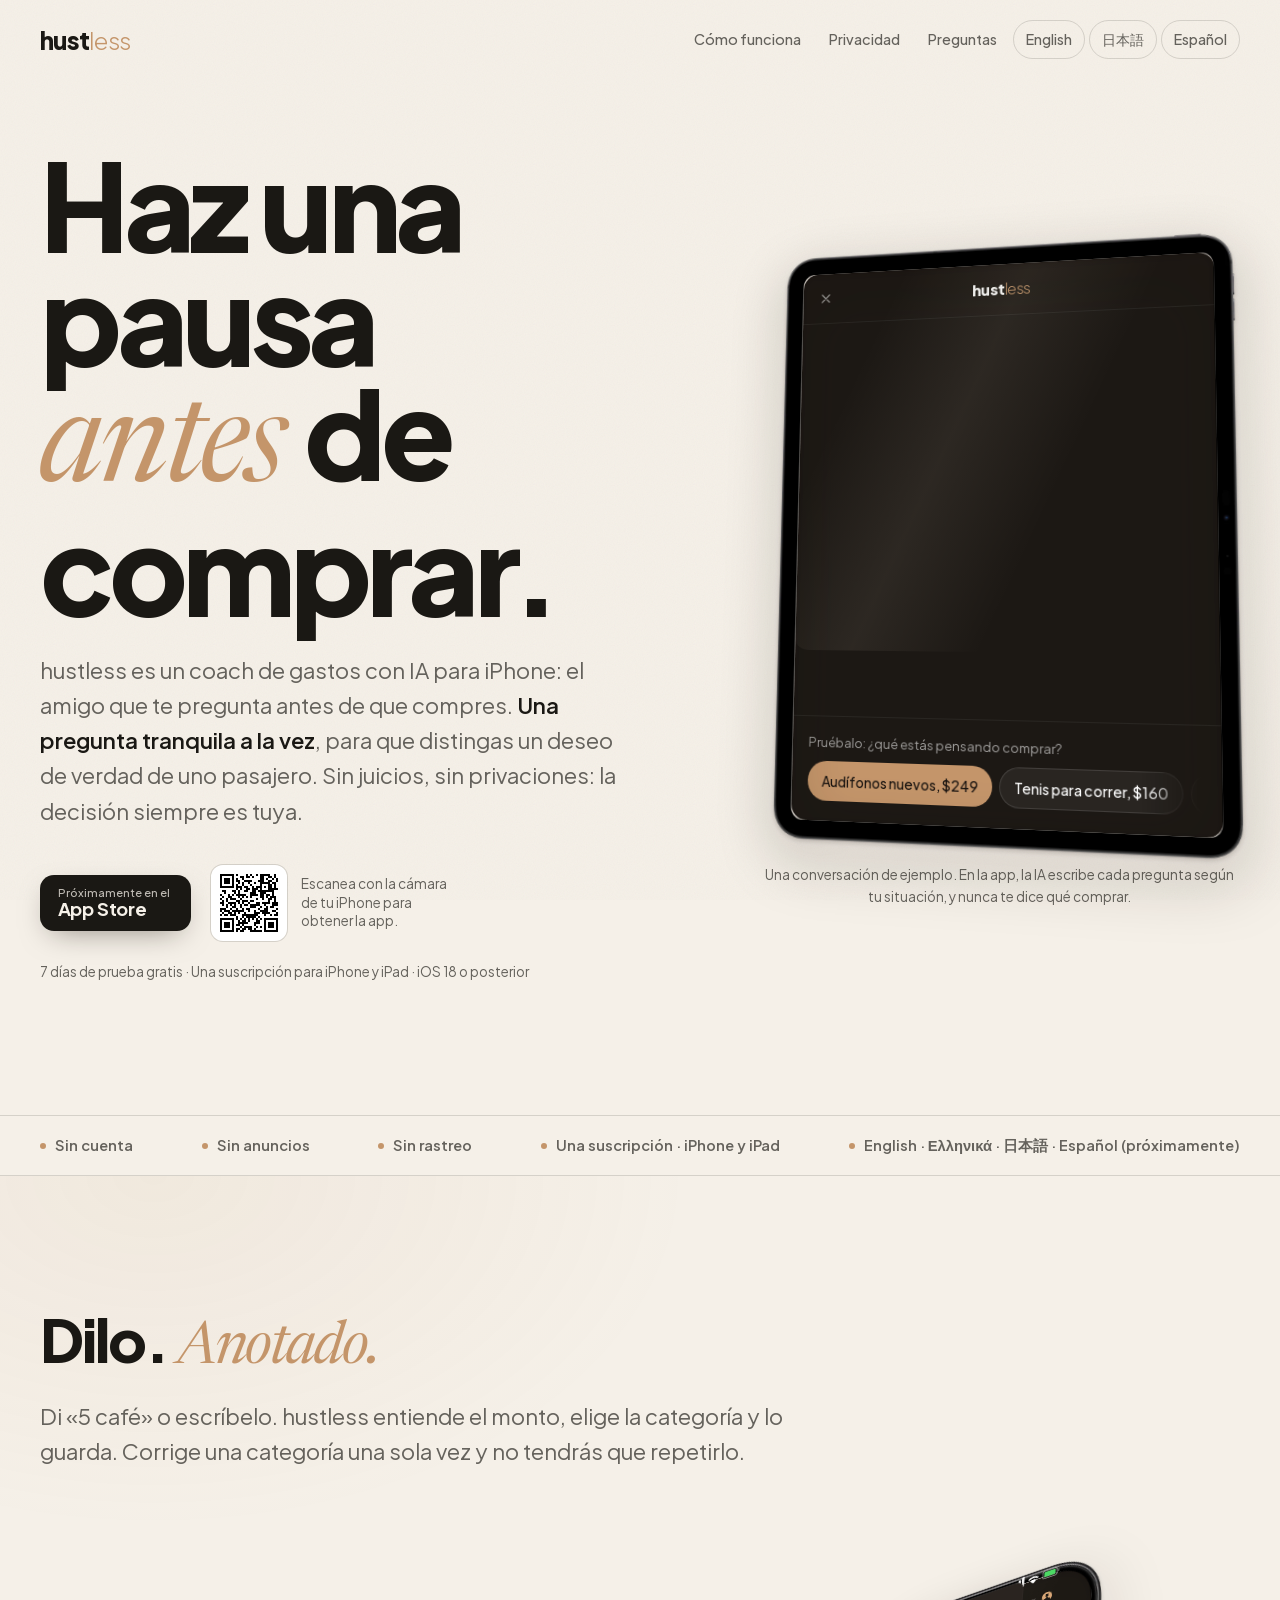
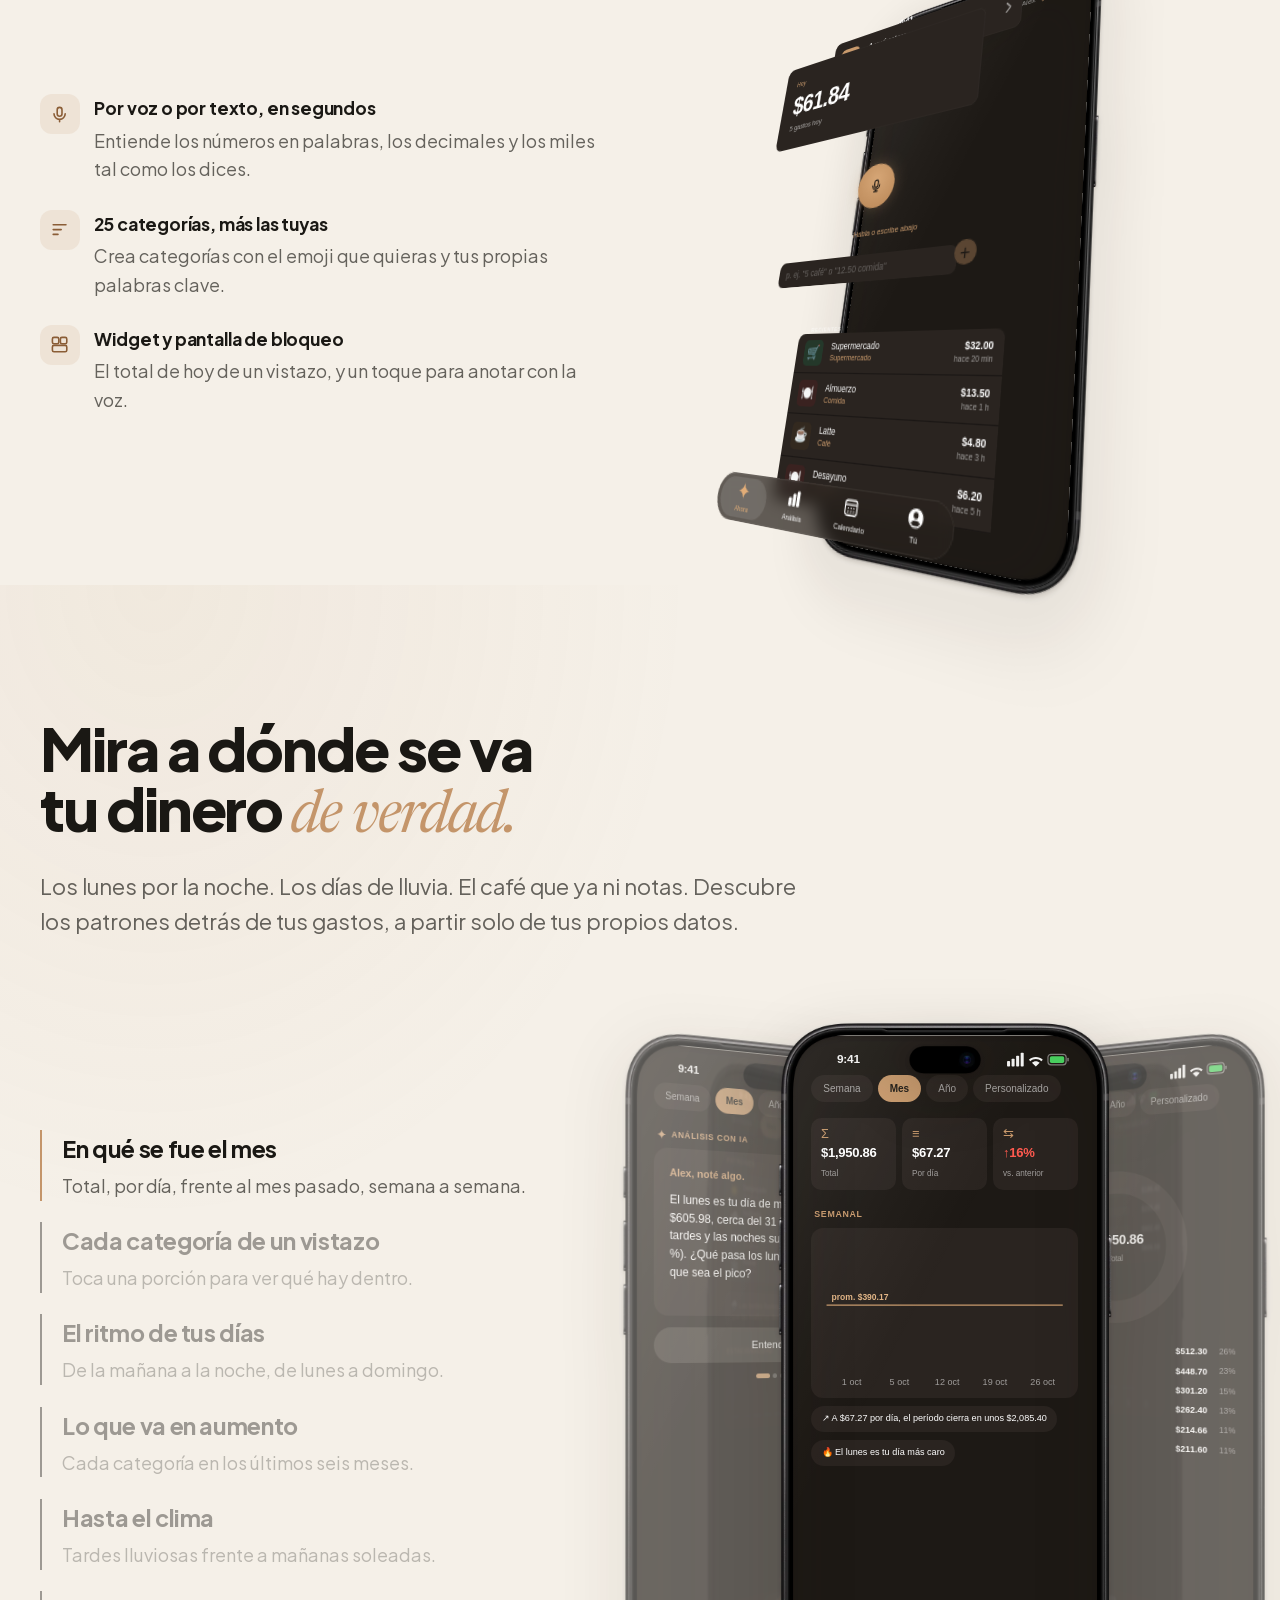
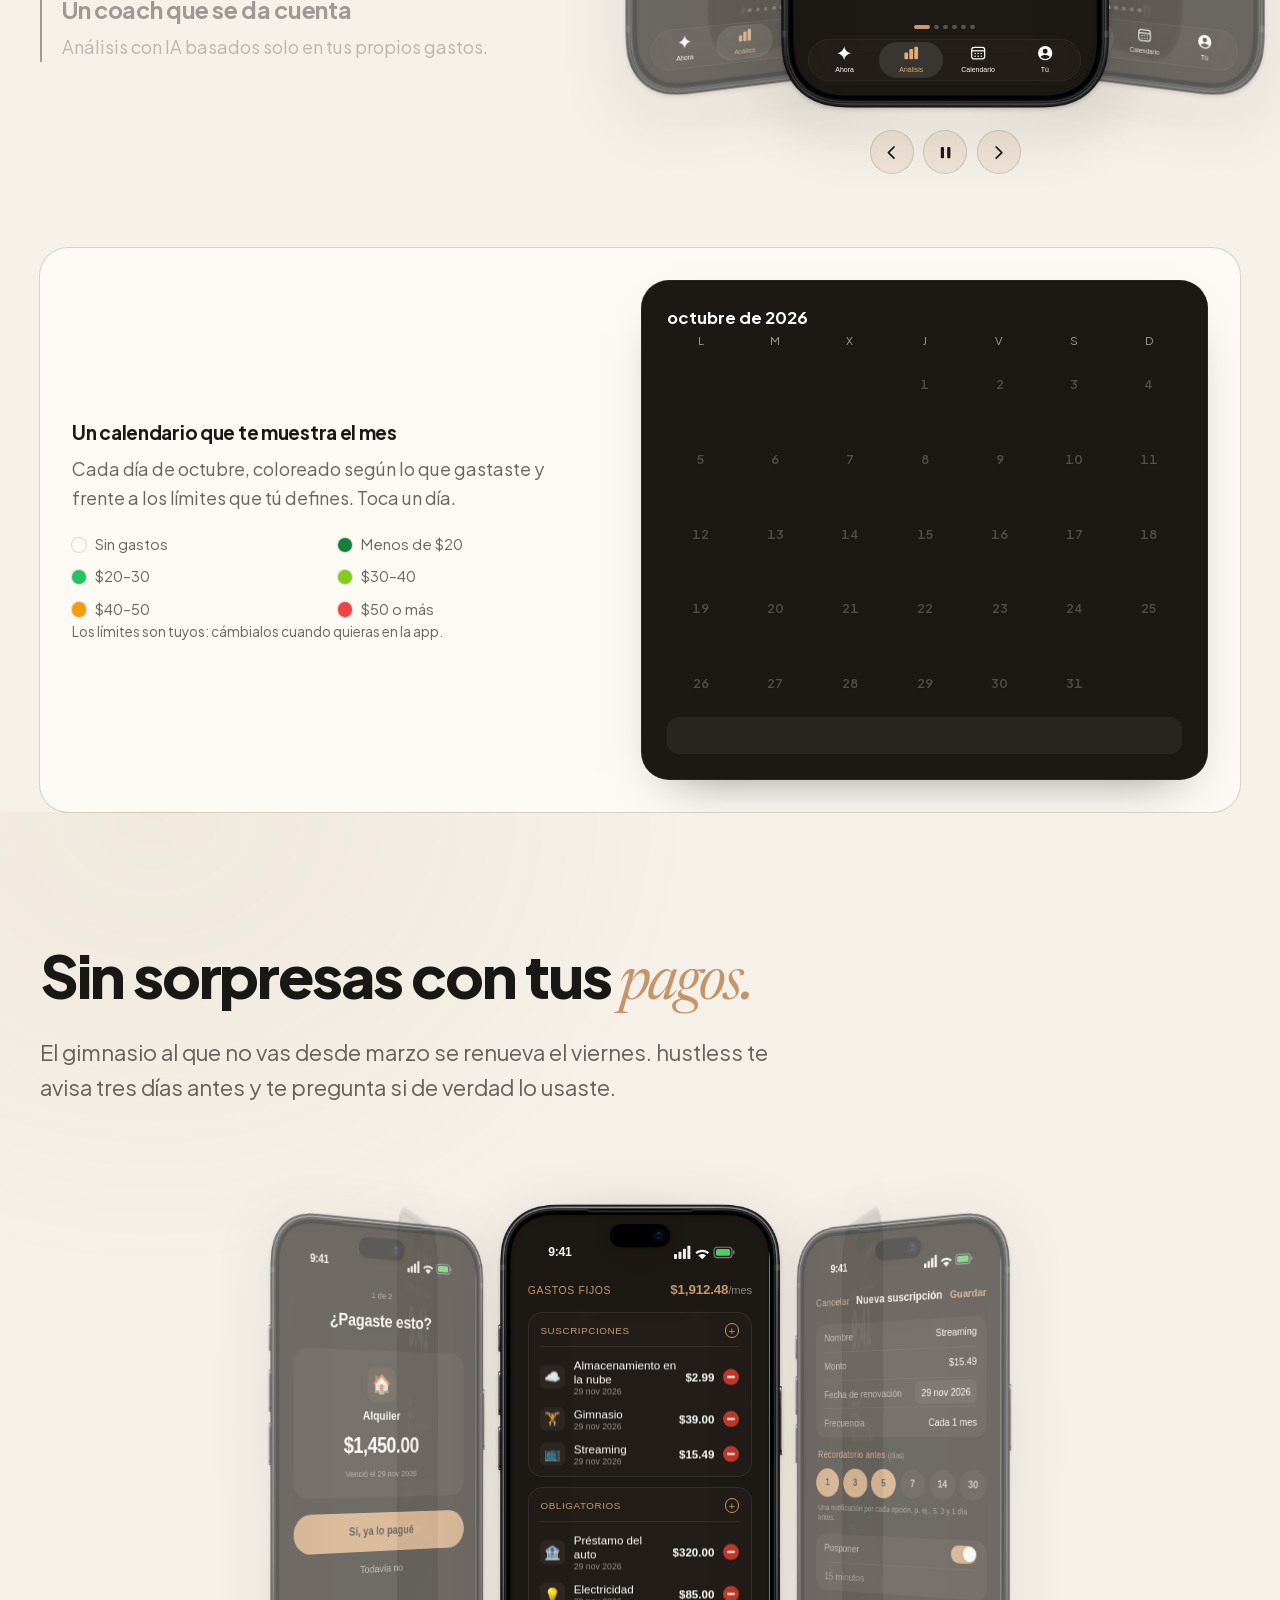
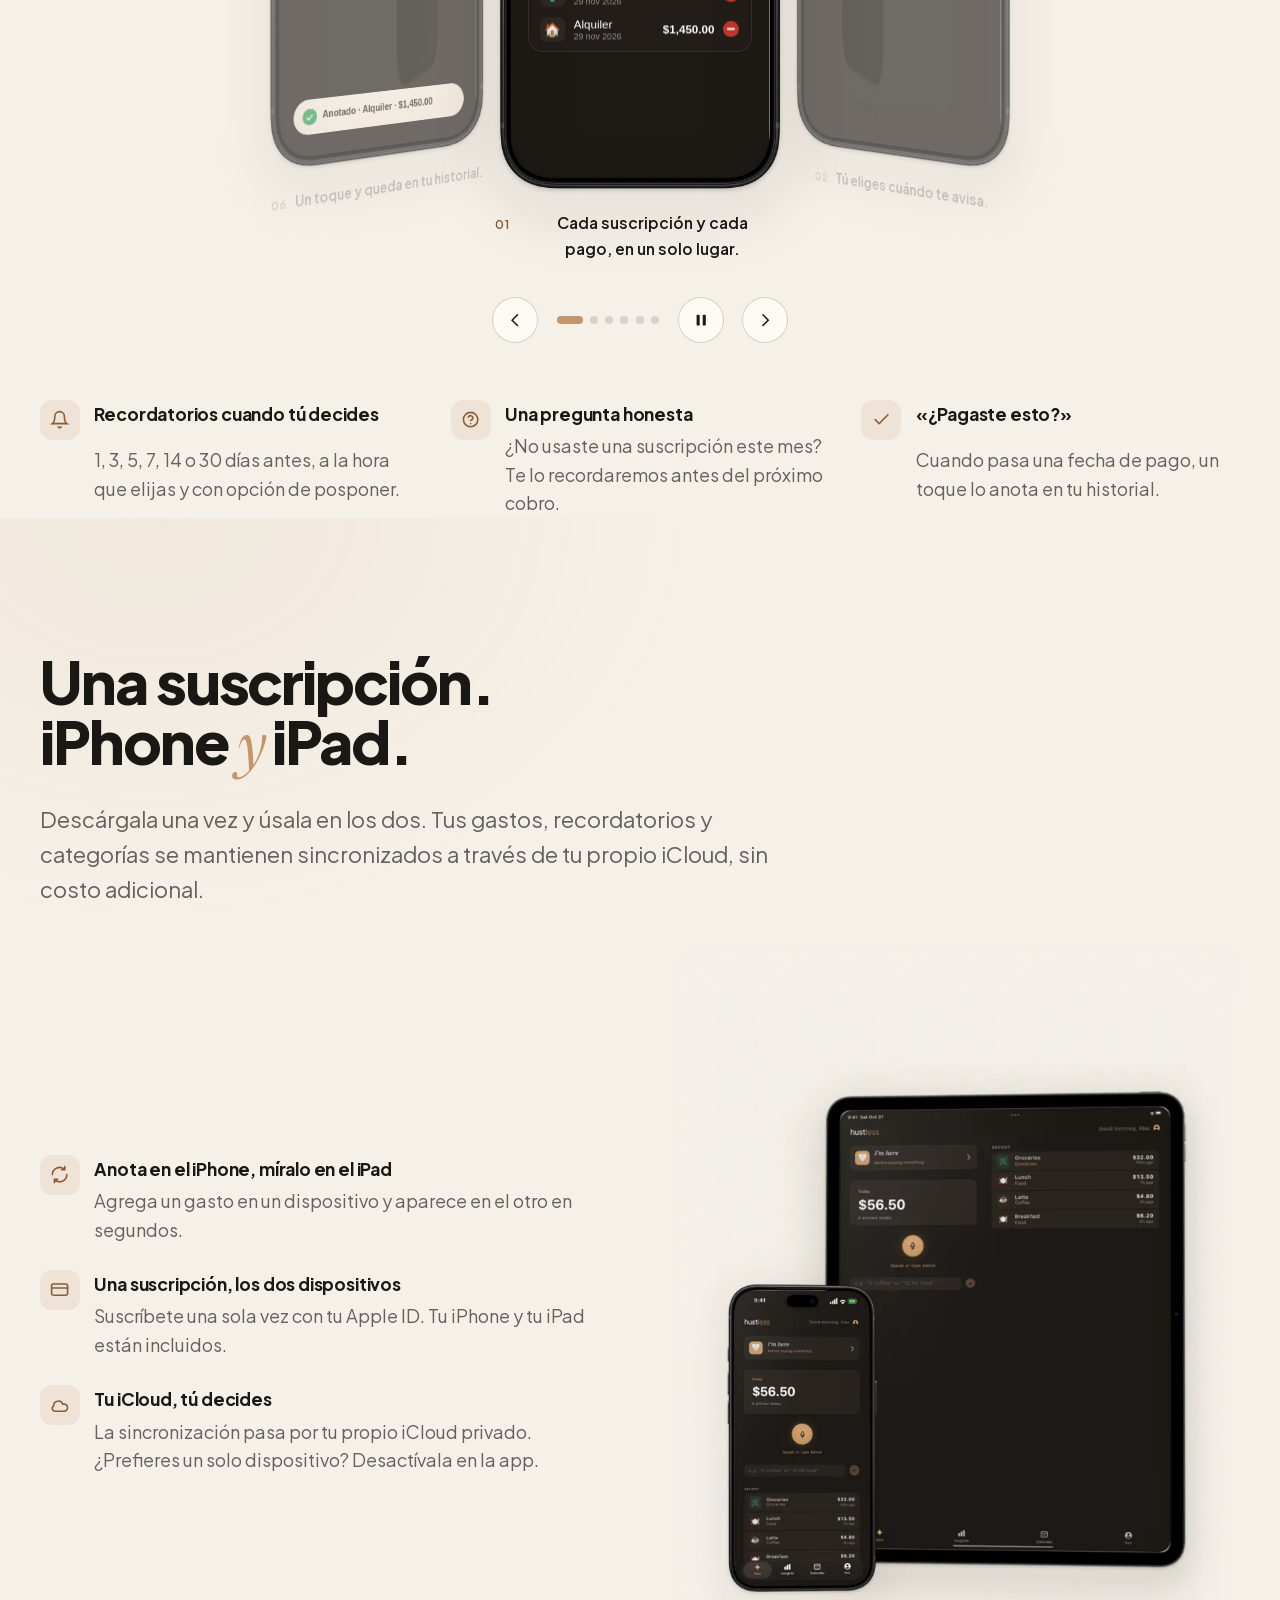
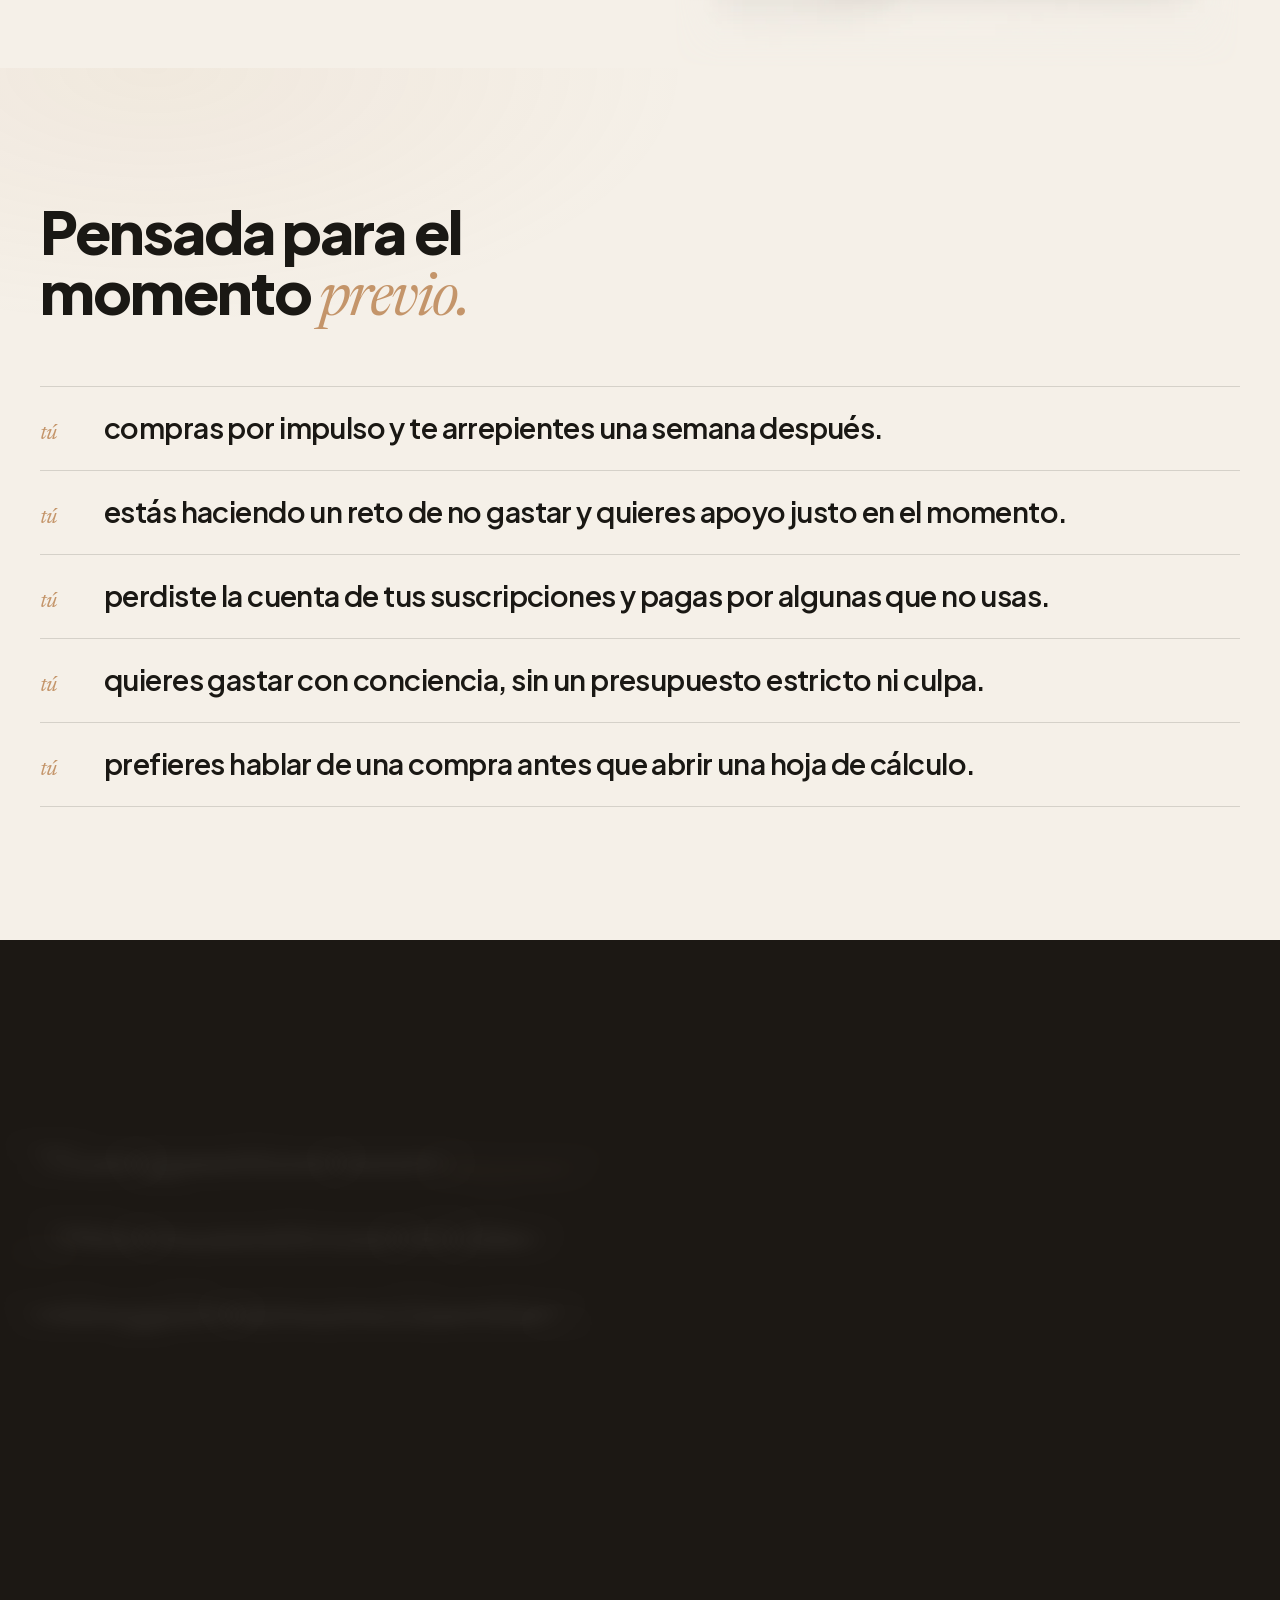
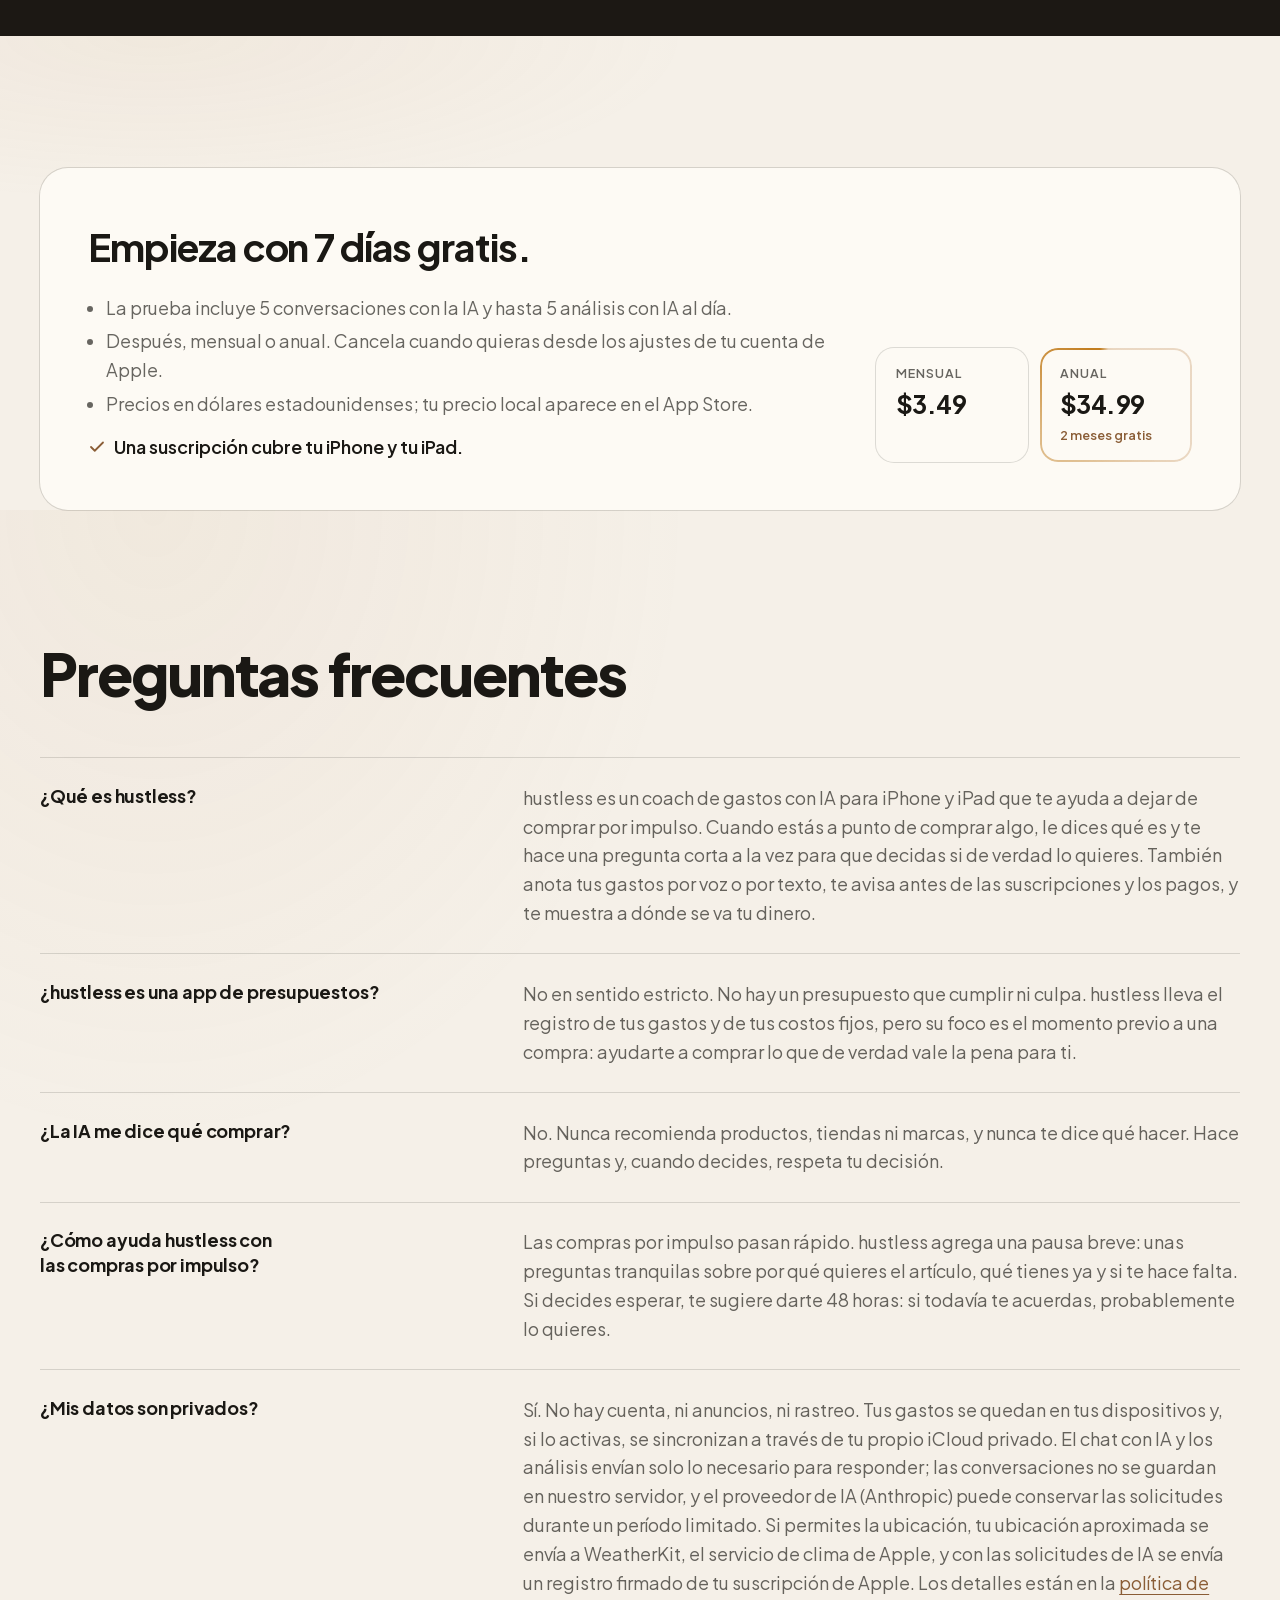
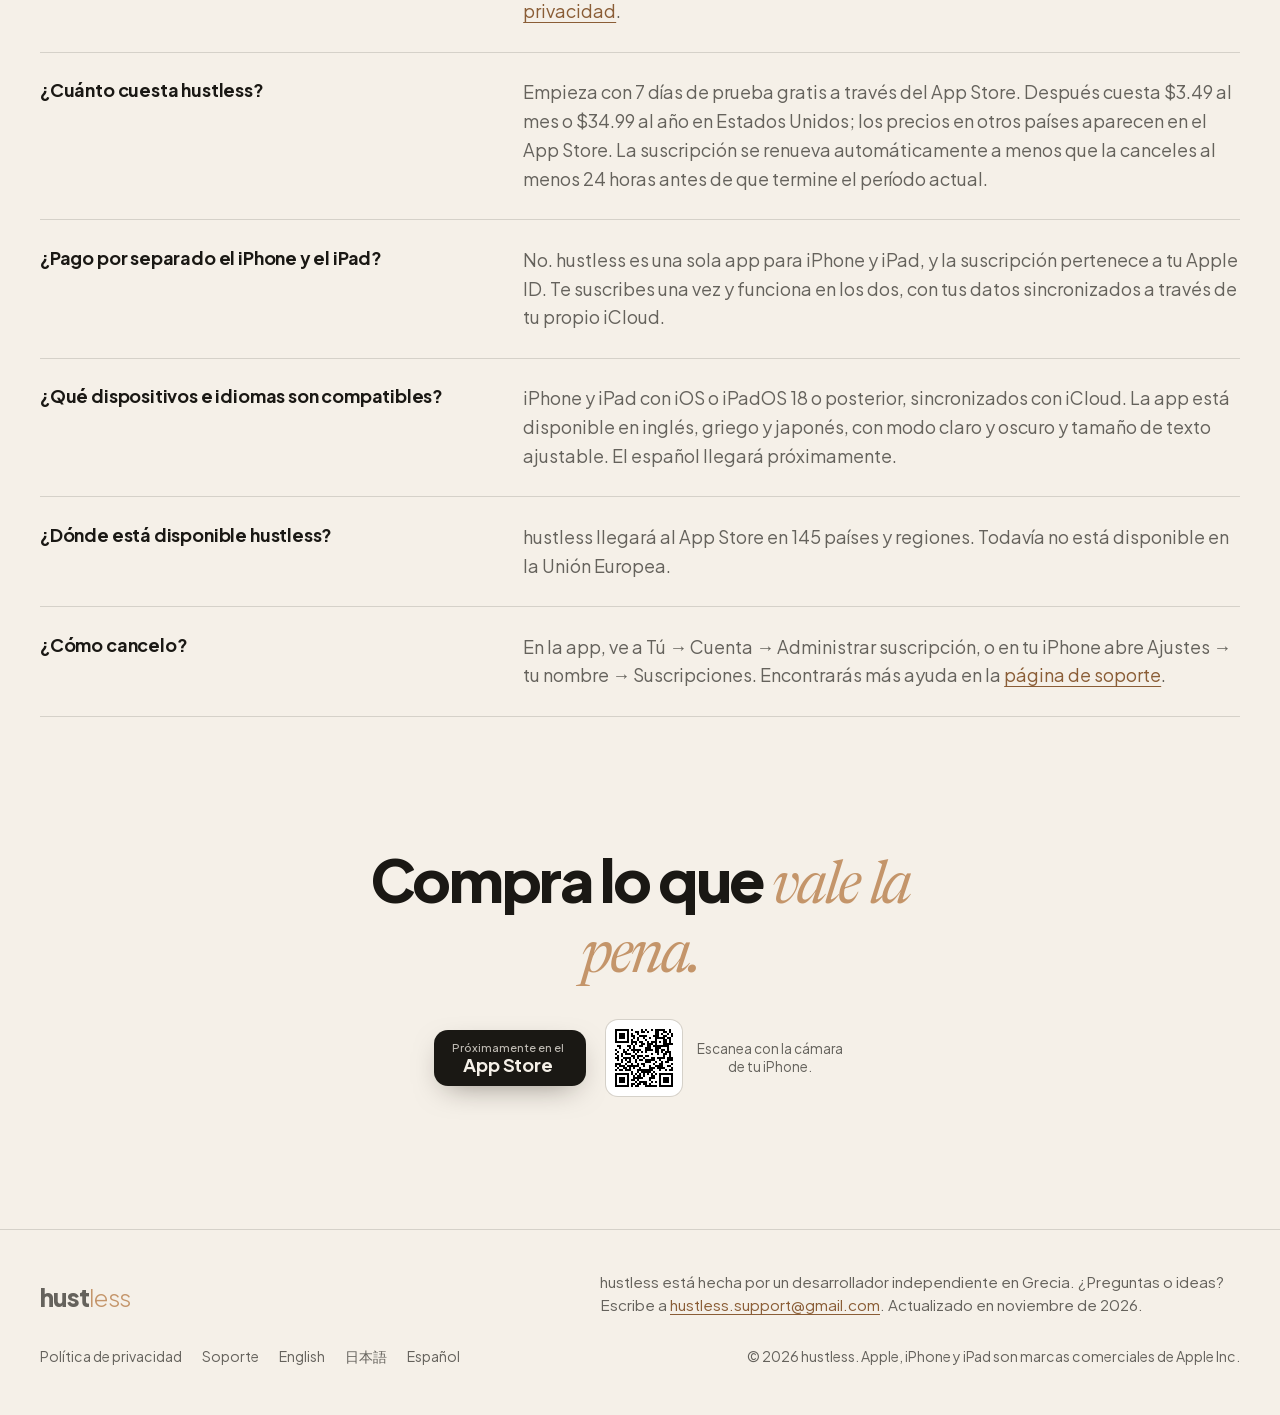
==== es/index.html @ 2fadb727 "feat: Spanish version of the site (landing, privacy policy, support) - /es/: native Latin American S" ====
<!doctype html>
<html lang="es" data-variant="c" data-store="soon">
<head>
<meta charset="utf-8">
<meta name="viewport" content="width=device-width, initial-scale=1, viewport-fit=cover">
<meta http-equiv="Content-Security-Policy" content="default-src 'self'; script-src 'self'; style-src 'self'; img-src 'self' data:; font-src 'self'; connect-src 'none'; frame-src 'none'; object-src 'none'; base-uri 'self'; form-action 'none'">
<meta name="referrer" content="strict-origin-when-cross-origin">

<title>hustless app — Deja de comprar por impulso · Coach de gastos con IA para iPhone</title>
<meta name="description" content="hustless es un coach de gastos con IA para iPhone y iPad. Antes de que compres, te hace una pregunta tranquila a la vez. Anota tus gastos con la voz y controla cada suscripción y cada pago fijo.">
<link rel="canonical" href="https://hustless-app.github.io/es/">
<link rel="alternate" hreflang="en" href="https://hustless-app.github.io/">
<link rel="alternate" hreflang="ja" href="https://hustless-app.github.io/ja/">
<link rel="alternate" hreflang="es" href="https://hustless-app.github.io/es/">
<link rel="alternate" hreflang="es" href="https://hustless-app.github.io/es/">
<link rel="alternate" hreflang="x-default" href="https://hustless-app.github.io/">
<meta name="robots" content="index, follow, max-image-preview:large">
<meta name="theme-color" content="#f5f0e8" media="(prefers-color-scheme: light)">
<meta name="theme-color" content="#15120f" media="(prefers-color-scheme: dark)">
<meta name="apple-itunes-app" content="app-id=6826845830">

<meta property="og:type" content="website">
<meta property="og:site_name" content="hustless">
<meta property="og:title" content="hustless app — Haz una pausa antes de comprar">
<meta property="og:description" content="Un coach con IA que te hace una pregunta a la vez antes de que compres. Registro de gastos por voz, recordatorios de suscripciones y pagos, y privado por diseño.">
<meta property="og:url" content="https://hustless-app.github.io/es/">
<meta property="og:image" content="https://hustless-app.github.io/og.png">
<meta property="og:image:width" content="1200">
<meta property="og:image:height" content="630">
<meta property="og:image:alt" content="hustless — Haz una pausa antes de comprar. Un coach de gastos con IA para iPhone.">
<meta property="og:locale" content="es_LA">
<meta property="og:locale:alternate" content="en_US">
<meta property="og:locale:alternate" content="ja_JP">
<meta property="og:locale:alternate" content="es_LA">
<meta name="twitter:card" content="summary_large_image">

<link rel="icon" href="/favicon.svg" type="image/svg+xml">
<link rel="icon" href="/favicon-32.png" sizes="32x32" type="image/png">
<link rel="apple-touch-icon" href="/apple-touch-icon.png">
<link rel="preload" href="/assets/fonts/jakarta-latin.woff2" as="font" type="font/woff2" crossorigin>
<link rel="stylesheet" href="/assets/landing.css?v=20261102s">
<link rel="stylesheet" href="/assets/scenes.css?v=20261102s">
<link rel="stylesheet" href="/assets/c/c.css?v=20261102s">
<script src="/assets/early.js?v=20261102s"></script>
<script src="/assets/demo.js?v=20261102s" defer></script>
<script src="/assets/live.js?v=20261102s" defer></script>
<script src="/assets/vendor/gsap.min.js?v=3.13.0" defer></script>
<script src="/assets/vendor/ScrollTrigger.min.js?v=3.13.0" defer></script>
<script src="/assets/scenes.js?v=20261102s" defer></script>
<script src="/assets/vendor/lenis.min.js?v=1.1.13" defer></script>
<script src="/assets/c/c.js?v=20261102s" defer></script>

<script type="application/ld+json">
{
  "@context": "https://schema.org",
  "@graph": [
    {
      "@type": "WebPage",
      "@id": "https://hustless-app.github.io/es/#page",
      "url": "https://hustless-app.github.io/es/",
      "name": "hustless app — Deja de comprar por impulso · Coach de gastos con IA para iPhone",
      "inLanguage": "es",
      "isPartOf": {
        "@id": "https://hustless-app.github.io/#site"
      },
      "about": {
        "@id": "https://hustless-app.github.io/#app"
      },
      "publisher": {
        "@id": "https://hustless-app.github.io/#org"
      },
      "datePublished": "2026-10-31",
      "dateModified": "2026-11-04",
      "primaryImageOfPage": {
        "@type": "ImageObject",
        "url": "https://hustless-app.github.io/og.png",
        "width": 1200,
        "height": 630
      }
    },
    {
      "@type": "Organization",
      "@id": "https://hustless-app.github.io/#org",
      "name": "hustless",
      "url": "https://hustless-app.github.io/",
      "logo": "https://hustless-app.github.io/apple-touch-icon.png",
      "email": "hustless.support@gmail.com",
      "description": "hustless está hecha por un desarrollador independiente en Grecia.",
      "address": {
        "@type": "PostalAddress",
        "addressCountry": "GR"
      }
    },
    {
      "@type": "WebSite",
      "@id": "https://hustless-app.github.io/#site",
      "url": "https://hustless-app.github.io/",
      "name": "hustless",
      "inLanguage": [
        "en",
        "ja",
        "es"
      ],
      "publisher": {
        "@id": "https://hustless-app.github.io/#org"
      }
    },
    {
      "@type": "MobileApplication",
      "@id": "https://hustless-app.github.io/#app",
      "name": "hustless: Deja de comprar por impulso",
      "alternateName": "hustless",
      "description": "Un coach de gastos con IA para iPhone y iPad. Antes de una compra te hace una pregunta tranquila a la vez, para que distingas un deseo de verdad de uno pasajero. También anota tus gastos por voz, te avisa antes de cada suscripción y cada pago, y te muestra a dónde se va tu dinero.",
      "operatingSystem": "iOS 18.0 o posterior, iPadOS 18.0 o posterior",
      "applicationCategory": "FinanceApplication",
      "applicationSubCategory": "Gasto consciente",
      "inLanguage": [
        "en",
        "el",
        "ja"
      ],
      "contentRating": "18+",
      "url": "https://hustless-app.github.io/",
      "installUrl": "https://apps.apple.com/app/id6826845830",
      "publisher": {
        "@id": "https://hustless-app.github.io/#org"
      },
      "featureList": [
        "Coach con IA que te hace una pregunta a la vez antes de que compres",
        "Nunca recomienda productos",
        "Registro de gastos por voz y por texto",
        "Recordatorios antes de suscripciones y pagos",
        "Análisis de gastos y calendario con mapa de calor",
        "Widgets para la pantalla de inicio y la de bloqueo",
        "Sin cuenta, sin anuncios, sin rastreo",
        "Una suscripción para iPhone y iPad",
        "Sincronización opcional a través del iCloud del propio usuario"
      ],
      "offers": [
        {
          "@type": "Offer",
          "name": "Mensual",
          "price": "3.49",
          "priceCurrency": "USD",
          "category": "subscription"
        },
        {
          "@type": "Offer",
          "name": "Anual",
          "price": "34.99",
          "priceCurrency": "USD",
          "category": "subscription"
        }
      ],
      "screenshot": [
        "https://hustless-app.github.io/assets/img/03-now-800.webp",
        "https://hustless-app.github.io/assets/img/04-insights-800.webp",
        "https://hustless-app.github.io/assets/img/06-calendar-800.webp",
        "https://hustless-app.github.io/assets/img/ipad-en-insights-1120.webp"
      ],
      "image": "https://hustless-app.github.io/og.png",
      "dateModified": "2026-10-31"
    },
    {
      "@type": "FAQPage",
      "@id": "https://hustless-app.github.io/#faq",
      "inLanguage": "en",
      "mainEntity": [
        {
          "@type": "Question",
          "name": "¿Qué es hustless?",
          "acceptedAnswer": {
            "@type": "Answer",
            "text": "hustless is an AI spending coach for iPhone and iPad that helps you stop impulse buying. When you are about to buy something, you tell it what it is, and it asks one short question at a time so you can decide whether you really want it. It also logs spending by voice or text, reminds you before subscriptions and bills, and shows where your money goes."
          }
        },
        {
          "@type": "Question",
          "name": "¿La IA me dice qué comprar?",
          "acceptedAnswer": {
            "@type": "Answer",
            "text": "No. Nunca recomienda productos, tiendas ni marcas, y nunca te dice qué hacer. Hace preguntas y, cuando decides, respeta tu decisión."
          }
        },
        {
          "@type": "Question",
          "name": "¿Cómo ayuda hustless con las compras por impulso?",
          "acceptedAnswer": {
            "@type": "Answer",
            "text": "Agrega una pausa breve antes de una compra: unas preguntas tranquilas sobre por qué quieres el artículo, qué tienes ya y si te hace falta. Si decides esperar, te sugiere darte 48 horas."
          }
        },
        {
          "@type": "Question",
          "name": "¿Mis datos son privados?",
          "acceptedAnswer": {
            "@type": "Answer",
            "text": "Sí. No hay cuenta, ni anuncios, ni rastreo. Tus gastos se quedan en tus dispositivos y pueden sincronizarse a través de tu propio iCloud privado. El chat con IA y los análisis envían solo lo necesario para responder; las conversaciones no se guardan en nuestro servidor, y el proveedor de IA (Anthropic) puede conservar las solicitudes durante un período limitado. Si permites la ubicación, tu ubicación aproximada se envía a WeatherKit, el servicio de clima de Apple, y con las solicitudes de IA se envía un registro firmado de tu suscripción de Apple. Los detalles están en la política de privacidad."
          }
        },
        {
          "@type": "Question",
          "name": "¿Cuánto cuesta hustless?",
          "acceptedAnswer": {
            "@type": "Answer",
            "text": "Una prueba gratis de 7 días a través del App Store, y después $3.49 al mes o $34.99 al año en Estados Unidos. Los precios en otros países aparecen en el App Store."
          }
        },
        {
          "@type": "Question",
          "name": "¿Pago por separado el iPhone y el iPad?",
          "acceptedAnswer": {
            "@type": "Answer",
            "text": "No. hustless es una sola app para iPhone y iPad, y la suscripción pertenece a tu Apple ID. Te suscribes una vez y funciona en los dos, con tus datos sincronizados a través de tu propio iCloud."
          }
        },
        {
          "@type": "Question",
          "name": "¿Qué dispositivos e idiomas son compatibles?",
          "acceptedAnswer": {
            "@type": "Answer",
            "text": "iPhone y iPad con iOS o iPadOS 18 o posterior, en inglés, griego y japonés. El español llegará próximamente."
          }
        }
      ]
    }
  ]
}
</script>
</head>
<body>

<header class="site-header">
  <div class="wrap">
    <a class="wordmark" href="/" aria-label="Inicio de hustless"><b>hust</b><span>less</span></a>
    <nav class="site-nav" aria-label="Navegación principal">
      <a class="optional" href="#how">Cómo funciona</a>
      <a class="optional" href="#privacy">Privacidad</a>
      <a class="optional" href="#faq">Preguntas</a>
      <a class="lang" href="/" hreflang="en" lang="en">English</a>
      <a class="lang" href="/ja/" hreflang="ja" lang="ja">日本語</a>
      <a class="lang" href="/es/" hreflang="es" lang="es">Español</a>
    </nav>
  </div>
</header>

<main>
  <section class="hero" aria-labelledby="hero-heading">
    <div class="wrap">
      <div>
        <h1 id="hero-heading">Haz una pausa <span class="voice">antes</span> de comprar.</h1>
        <p class="lead">hustless es un coach de gastos con IA para iPhone: el amigo que te pregunta antes de que compres. <strong>Una pregunta tranquila a la vez</strong>, para que distingas un deseo de verdad de uno pasajero. Sin juicios, sin privaciones: la decisión siempre es tuya.</p>

        <div class="get">
          <span class="store-btn when-soon" role="note" aria-disabled="true">
            <span><small>Próximamente en el</small><b>App Store</b></span>
          </span>
          <a class="when-live" href="https://apps.apple.com/app/id6826845830?ct=landing-hero">
            <picture>
              <source srcset="/assets/img/badge-en-us-white.svg" media="(prefers-color-scheme: dark)">
              <img src="/assets/img/badge-en-us-black.svg" alt="Descargar en el App Store" width="150" height="50">
            </picture>
          </a>
          <div class="qr">
            <img class="qr-code" src="/assets/img/qr.svg" alt="Código QR que abre hustless en el App Store" width="76" height="76">
            <span>Escanea con la cámara de tu iPhone para obtener la app.</span>
          </div>
        </div>
        <p class="fine-print">7 días de prueba gratis · Una suscripción para iPhone y iPad · iOS 18 o posterior</p>
      </div>

      <figure class="demo-figure">
        <div class="demo-3d">
        <div class="demo" data-demo>
          <div class="demo-bar" aria-hidden="true">
            <svg class="x" viewBox="0 0 24 24" width="16" height="16" fill="none" stroke="currentColor" stroke-width="2" stroke-linecap="round" aria-hidden="true"><path d="M6 6l12 12M18 6 6 18"/></svg>
            <span class="wordmark"><b>hust</b><span>less</span></span>
            <span></span>
          </div>
          <ol class="demo-log is-pending" aria-live="polite" aria-label="Conversación de ejemplo">
            <li class="msg me">Audífonos nuevos, $249</li>
            <li class="msg ai">$249 es bastante dinero, así que veamos si esta compra vale la pena. ¿Qué les pasa a los audífonos que usas ahora?</li>
            <li class="msg me">Todavía funcionan, solo tienen 3 años</li>
            <li class="msg ai">Tres años no son tantos, y que sigan funcionando es una buena razón para hacer una pausa. ¿Qué extrañarías de verdad si te quedaras con tus audífonos actuales unos meses más?</li>
          </ol>
          <div class="demo-decide">
            <p>¿Qué decidiste?</p>
            <div class="decide-row">
              <button type="button" data-choice="buy">comprarlo</button>
              <button type="button" data-choice="wait">esperar</button>
              <button type="button" data-choice="avoid">evitar</button>
            </div>
          </div>
          <div class="demo-picker">
            <p>Pruébalo: ¿qué estás pensando comprar?</p>
            <div class="picks">
              <button type="button" aria-pressed="true">Audífonos nuevos, $249</button>
              <button type="button" aria-pressed="false">Tenis para correr, $160</button>
              <button type="button" aria-pressed="false">Chaqueta con 40% de descuento</button>
              <button type="button" aria-pressed="false">¿Qué audífonos elijo?</button>
              <button type="button" aria-pressed="false">Comida a domicilio de noche, $32</button>
              <button type="button" aria-pressed="false">Entradas para un concierto, $120</button>
            </div>
          </div>
        </div>
        </div>
        <figcaption>Una conversación de ejemplo. En la app, la IA escribe cada pregunta según tu situación, y nunca te dice qué comprar.</figcaption>
      </figure>
    </div>
  </section>

  <script type="application/json" id="demo-data">
  {
    "decisionLabels": {
      "buy": "comprarlo",
      "wait": "esperar",
      "avoid": "evitar"
    },
    "closings": {
      "buy": "Está bien. Tú decides. 👌",
      "wait": "48 horas. Si todavía te acuerdas, probablemente lo quieres.",
      "avoid": "Tu dinero se queda contigo. 🌿"
    },
    "scenarios": [
      {
        "label": "Audífonos nuevos, $249",
        "auto": "wait",
        "turns": [
          {
            "role": "me",
            "text": "Audífonos nuevos, $249"
          },
          {
            "role": "ai",
            "text": "$249 es bastante dinero, así que veamos si esta compra vale la pena. ¿Qué les pasa a los audífonos que usas ahora?"
          },
          {
            "role": "me",
            "text": "Todavía funcionan, solo tienen 3 años"
          },
          {
            "role": "ai",
            "text": "Tres años no son tantos, y que sigan funcionando es una buena razón para hacer una pausa. ¿Qué extrañarías de verdad si te quedaras con tus audífonos actuales unos meses más?"
          },
          {
            "role": "me",
            "text": "Probablemente nada. Solo vi un anuncio"
          },
          {
            "role": "ai",
            "text": "Los anuncios son muy buenos para hacer que unos audífonos que aún funcionan se sientan viejos. ¿Quieres darte 48 horas y ver si sigues pensando en ellos?"
          }
        ]
      },
      {
        "label": "Tenis para correr, $160",
        "auto": "buy",
        "turns": [
          {
            "role": "me",
            "text": "Tenis para correr, $160"
          },
          {
            "role": "ai",
            "text": "¡Hola, Alex! Antes de entrar en tema: ¿cómo van tus tenis actuales y con qué frecuencia corres con ellos últimamente?"
          },
          {
            "role": "me",
            "text": "Tres veces por semana. Las suelas ya están lisas"
          },
          {
            "role": "ai",
            "text": "Correr tres veces por semana con las suelas lisas es una razón de peso, no un capricho. ¿Los $160 son por el par que necesitas o por el que se veía mejor?"
          },
          {
            "role": "me",
            "text": "Es el mismo modelo que uso ahora, solo que ya se gastó"
          },
          {
            "role": "ai",
            "text": "Entonces es un reemplazo, no una mejora. Suena a una compra clara; quizás te convenga revisar si el color de la temporada pasada sale más barato."
          }
        ]
      },
      {
        "label": "Chaqueta con 40% de descuento",
        "auto": "avoid",
        "turns": [
          {
            "role": "me",
            "text": "Una chaqueta con 40% de descuento"
          },
          {
            "role": "ai",
            "text": "Un 40% de descuento se siente como una victoria. Si costara el precio completo, ¿igual la querrías?"
          },
          {
            "role": "me",
            "text": "La verdad, probablemente no"
          },
          {
            "role": "ai",
            "text": "Entonces quizás la oferta esté poniendo parte del deseo. ¿Hay algún hueco en tu clóset que esta chaqueta venga a llenar?"
          },
          {
            "role": "me",
            "text": "La verdad no. Tengo dos casi iguales"
          },
          {
            "role": "ai",
            "text": "Entonces esta sería básicamente la tercera. La oferta se acaba, las chaquetas se quedan. ¿Cómo te sentirías si la dejaras pasar?"
          }
        ]
      },
      {
        "label": "¿Qué audífonos elijo?",
        "auto": "wait",
        "turns": [
          {
            "role": "me",
            "text": "¿Qué audífonos con cancelación de ruido debería comprar?"
          },
          {
            "role": "ai",
            "text": "No puedo ayudarte a elegir entre marcas, ese no es mi papel. Lo que sí puedo es ayudarte a ver si de verdad necesitas unos audífonos nuevos. ¿Qué pasa con los que tienes?"
          },
          {
            "role": "me",
            "text": "El lado izquierdo se corta en el tren"
          },
          {
            "role": "ai",
            "text": "Eso desespera rápido en un trayecto diario. ¿Cuántas horas a la semana pasas en ese tren?"
          },
          {
            "role": "me",
            "text": "Unas seis horas"
          },
          {
            "role": "ai",
            "text": "Seis horas es mucho tiempo escuchando. ¿Podría una reparación o un par sencillo cubrirte mientras decides qué quieres de verdad?"
          }
        ]
      },
      {
        "label": "Comida a domicilio de noche, $32",
        "auto": "buy",
        "turns": [
          {
            "role": "me",
            "text": "Comida a domicilio, $32"
          },
          {
            "role": "ai",
            "text": "Es tarde y seguro ya fue un día largo, es normal. ¿Esto es tu cena, o es algo extra además de la cena?"
          },
          {
            "role": "me",
            "text": "Es mi cena. No planeé nada"
          },
          {
            "role": "ai",
            "text": "Eso pasa. ¿Hay algo en casa que puedas armar en diez minutos, o hoy toca pedir a domicilio?"
          },
          {
            "role": "me",
            "text": "No tengo nada en casa, la verdad"
          },
          {
            "role": "ai",
            "text": "Entonces pedir es tu cena, no un antojo. Disfrútala; tal vez elige el lugar que no cobra envío."
          }
        ]
      },
      {
        "label": "Entradas para un concierto, $120",
        "auto": "buy",
        "turns": [
          {
            "role": "me",
            "text": "Entradas para un concierto, $120"
          },
          {
            "role": "ai",
            "text": "Eso suena a algo que se espera con muchas ganas. ¿Es una banda que querías ver desde hace tiempo?"
          },
          {
            "role": "me",
            "text": "Desde que tenía 16. Es su primera gira en 8 años"
          },
          {
            "role": "ai",
            "text": "Entonces este deseo ha durado años, no minutos. ¿Los $120 caben este mes sin recortar otra cosa?"
          },
          {
            "role": "me",
            "text": "Sí, aparté dinero para esto en marzo"
          },
          {
            "role": "ai",
            "text": "Entonces lo planeaste. Así se ve una compra que vale la pena. 🎶"
          }
        ]
      }
    ]
  }
  </script>

  <div class="facts">
    <ul class="wrap" aria-label="De un vistazo">
      <li>Sin cuenta</li>
      <li>Sin anuncios</li>
      <li>Sin rastreo</li>
      <li>Una suscripción · iPhone y iPad</li>
      <li>English · Ελληνικά · 日本語 · Español (próximamente)</li>
    </ul>
  </div>

  <section class="chapter" id="how" aria-labelledby="ch1">
    <div class="wrap">
      <div class="chapter-head">
        <div>
          <h2 id="ch1">Dilo. <span class="voice">Anotado.</span></h2>
        </div>
        <p>Di «5 café» o escríbelo. hustless entiende el monto, elige la categoría y lo guarda. Corrige una categoría una sola vez y no tendrás que repetirlo.</p>
      </div>
      <div class="split">
        <ul class="points">
          <li>
            <span class="dot" aria-hidden="true"><svg viewBox="0 0 24 24" fill="none" stroke="currentColor" stroke-width="2" stroke-linecap="round"><rect x="9" y="3" width="6" height="11" rx="3"/><path d="M5 11a7 7 0 0 0 14 0M12 18v3"/></svg></span>
            <h3>Por voz o por texto, en segundos</h3>
            <p>Entiende los números en palabras, los decimales y los miles tal como los dices.</p>
          </li>
          <li>
            <span class="dot" aria-hidden="true"><svg viewBox="0 0 24 24" fill="none" stroke="currentColor" stroke-width="2" stroke-linecap="round"><path d="M4 6h16M4 12h10M4 18h6"/></svg></span>
            <h3>25 categorías, más las tuyas</h3>
            <p>Crea categorías con el emoji que quieras y tus propias palabras clave.</p>
          </li>
          <li>
            <span class="dot" aria-hidden="true"><svg viewBox="0 0 24 24" fill="none" stroke="currentColor" stroke-width="2" stroke-linecap="round"><rect x="3" y="3" width="8" height="8" rx="2"/><rect x="13" y="3" width="8" height="8" rx="2"/><rect x="3" y="13" width="18" height="8" rx="2"/></svg></span>
            <h3>Widget y pantalla de bloqueo</h3>
            <p>El total de hoy de un vistazo, y un toque para anotar con la voz.</p>
          </li>
        </ul>
        <div class="phones">
          <div class="phone live">
            <div class="ls" role="img" aria-label="Un ejemplo en vivo de la pantalla Ahora de hustless: alguien dice «Cena 24.50», la app reconoce el monto y la categoría Comida, el gasto aparece al inicio de la lista de recientes y el total de hoy sube." data-live-phone>
              <div class="ls-status"><span>9:41</span><svg viewBox="0 0 82 20" fill="currentColor" aria-hidden="true"><rect x="0" y="12" width="4" height="7" rx="1"/><rect x="6" y="9" width="4" height="10" rx="1"/><rect x="12" y="5" width="4" height="14" rx="1"/><rect x="18" y="1" width="4" height="18" rx="1"/><path d="M38 6.5c3.6 0 6.8 1.4 9.2 3.6l-2 2c-1.9-1.7-4.4-2.8-7.2-2.8s-5.3 1.1-7.2 2.8l-2-2c2.4-2.2 5.6-3.6 9.2-3.6zm0 5.6c2 0 3.8.8 5.1 2l-5.1 5.1-5.1-5.1c1.3-1.2 3.1-2 5.1-2z"/><rect x="54" y="3" width="24" height="14" rx="4" fill="none" stroke="currentColor" stroke-opacity=".45" stroke-width="1.6"/><rect x="56.5" y="5.5" width="19" height="9" rx="2.2" fill="#4cd964"/><rect x="79.5" y="7.5" width="2" height="5" rx="1" fill-opacity=".45"/></svg></div>
              <div class="ls-top"><span class="ls-brand">hust<span>less</span></span><span class="ls-greet">Buenos días, Alex</span><span class="ls-avatar"></span></div>
              <div class="ls-card ls-here"><span class="ls-heart">🤍</span><span><i>Aquí estoy</i><small>antes de comprar algo</small></span><svg viewBox="0 0 10 18" fill="none" stroke="currentColor" stroke-width="2.4" stroke-linecap="round" stroke-linejoin="round" aria-hidden="true"><path d="M2 2l6 7-6 7"/></svg></div>
              <div class="ls-card ls-today"><small>Hoy</small><b class="ls-total ls-swap">$61.84</b><span class="ls-count ls-swap">5 gastos hoy</span></div>
              <div class="ls-mic"><span class="ls-ring"></span><span class="ls-ring"></span><span class="ls-mic-btn"><svg viewBox="0 0 24 24" fill="none" stroke="currentColor" stroke-width="2.2" stroke-linecap="round" aria-hidden="true"><rect x="8.5" y="2.5" width="7" height="12" rx="3.5"/><path d="M5 11a7 7 0 0 0 14 0M12 18v3.5M8.5 21.5h7"/></svg></span></div>
              <p class="ls-hint"><span class="idle">Habla o escribe abajo</span><span class="listen"><span class="ls-wave"><i></i><i></i><i></i><i></i></span>Escuchando…</span></p>
              <div class="ls-field"><span class="ls-ph">p. ej. &quot;5 café&quot; o &quot;12.50 comida&quot;</span><span class="ls-input"></span><span class="ls-cat"></span></div>
              <span class="ls-plus">+</span>
              <p class="ls-recent">RECIENTES</p>
              <div class="ls-list ls-swap"><ul>
            <li class="ls-row" data-vars="--tone:#24382a"><span class="ico">🛒</span><span class="nm">Supermercado<small>Supermercado</small></span><span class="am">$32.00<small>hace 20 min</small></span></li>
            <li class="ls-row" data-vars="--tone:#3a2220"><span class="ico">🍽️</span><span class="nm">Almuerzo<small>Comida</small></span><span class="am">$13.50<small>hace 1 h</small></span></li>
            <li class="ls-row" data-vars="--tone:#33291f"><span class="ico">☕</span><span class="nm">Latte<small>Café</small></span><span class="am">$4.80<small>hace 3 h</small></span></li>
            <li class="ls-row" data-vars="--tone:#3a2220"><span class="ico">🍽️</span><span class="nm">Desayuno<small>Comida</small></span><span class="am">$6.20<small>hace 5 h</small></span></li>
              </ul></div>
              <div class="ls-tabs"><span class="on"><svg viewBox="0 0 24 24" fill="currentColor" aria-hidden="true"><path d="M12 1.5c.5 5.6 4.9 10 10.5 10.5-5.6.5-10 4.9-10.5 10.5C11.5 16.9 7.1 12.5 1.5 12 7.1 11.5 11.5 7.1 12 1.5z"/></svg>Ahora</span><span><svg viewBox="0 0 24 24" fill="currentColor" aria-hidden="true"><rect x="2" y="11" width="5.5" height="10" rx="1.6"/><rect x="9.25" y="6" width="5.5" height="15" rx="1.6"/><rect x="16.5" y="2.5" width="5.5" height="18.5" rx="1.6"/></svg>Análisis</span><span><svg viewBox="0 0 24 24" fill="none" stroke="currentColor" stroke-width="1.8" aria-hidden="true"><rect x="2.5" y="3.5" width="19" height="17" rx="3.5"/><path d="M2.5 8.5h19" /><g fill="currentColor" stroke="none"><circle cx="7.5" cy="12.5" r="1"/><circle cx="12" cy="12.5" r="1"/><circle cx="16.5" cy="12.5" r="1"/><circle cx="7.5" cy="16.5" r="1"/><circle cx="12" cy="16.5" r="1"/><circle cx="16.5" cy="16.5" r="1"/></g></svg>Calendario</span><span><svg viewBox="0 0 24 24" fill="currentColor" aria-hidden="true"><path d="M12 1.5a10.5 10.5 0 1 0 0 21 10.5 10.5 0 0 0 0-21zm0 4a3.6 3.6 0 1 1 0 7.2 3.6 3.6 0 0 1 0-7.2zm0 15c-2.7 0-5.1-1.2-6.7-3.2 1.4-1.9 4-2.8 6.7-2.8s5.3.9 6.7 2.8c-1.6 2-4 3.2-6.7 3.2z"/></svg>Tú</span></div>
            </div>
          </div>
          <script type="application/json" id="live-data">
  {
    "locale": "es-MX",
    "currency": "MXN",
    "countLabel": "{n} gastos hoy",
    "now": "ahora",
    "secondsAgo": "hace {n} s",
    "start": {
      "total": 61.84,
      "count": 5
    },
    "rows": [
      [
        "Supermercado",
        "Supermercado",
        "🛒",
        "#24382a",
        32.0,
        "hace 20 min"
      ],
      [
        "Almuerzo",
        "Comida",
        "🍽️",
        "#3a2220",
        13.5,
        "hace 1 h"
      ],
      [
        "Latte",
        "Café",
        "☕",
        "#33291f",
        4.8,
        "hace 3 h"
      ],
      [
        "Desayuno",
        "Comida",
        "🍽️",
        "#3a2220",
        6.2,
        "hace 5 h"
      ]
    ],
    "entries": [
      {
        "tokens": [
          "Cena",
          " ",
          {
            "t": "24.50",
            "amt": true
          }
        ],
        "name": "Cena",
        "cat": "Comida",
        "emoji": "🍽️",
        "tone": "#3a2220",
        "amount": 24.5
      },
      {
        "tokens": [
          "Taxi",
          " ",
          {
            "t": "18",
            "amt": true
          }
        ],
        "name": "Taxi",
        "cat": "Transporte",
        "emoji": "🚕",
        "tone": "#3a3320",
        "amount": 18
      },
      {
        "tokens": [
          {
            "t": "5",
            "amt": true
          },
          " ",
          "café"
        ],
        "name": "Café",
        "cat": "Café",
        "emoji": "☕",
        "tone": "#33291f",
        "amount": 5
      }
    ]
  }
  </script>
        </div>
      </div>
    </div>
  </section>


  <section class="chapter" aria-labelledby="ch3">
    <div class="wrap">
      <div class="chapter-head">
        <div>
          <h2 id="ch3">Mira a dónde se va tu dinero <span class="voice">de verdad.</span></h2>
        </div>
        <p>Los lunes por la noche. Los días de lluvia. El café que ya ni notas. Descubre los patrones detrás de tus gastos, a partir solo de tus propios datos.</p>
      </div>
      <!-- scene:cube -->
      <div class="cube-scene" data-cube-scene>
        <ol class="cube-steps">
<li class="is-on" data-step="0"><b>En qué se fue el mes</b><span>Total, por día, frente al mes pasado, semana a semana.</span></li>
<li data-step="1"><b>Cada categoría de un vistazo</b><span>Toca una porción para ver qué hay dentro.</span></li>
<li data-step="2"><b>El ritmo de tus días</b><span>De la mañana a la noche, de lunes a domingo.</span></li>
<li data-step="3"><b>Lo que va en aumento</b><span>Cada categoría en los últimos seis meses.</span></li>
<li data-step="4"><b>Hasta el clima</b><span>Tardes lluviosas frente a mañanas soleadas.</span></li>
<li data-step="5"><b>Un coach que se da cuenta</b><span>Análisis con IA basados solo en tus propios gastos.</span></li>
        </ol>
        <div class="cube-stage">
          <div class="phone cube-phone">
            <div class="ls cube-screen" role="img" aria-label="La pantalla Análisis de hustless girando como un cubo por seis vistas: total del mes y barras semanales, categorías, hora del día y día de la semana, tendencias por categoría, patrones según el clima y un análisis con IA.">
              <div class="ls-status"><span>9:41</span><svg viewBox="0 0 82 20" fill="currentColor" aria-hidden="true"><rect x="0" y="12" width="4" height="7" rx="1"/><rect x="6" y="9" width="4" height="10" rx="1"/><rect x="12" y="5" width="4" height="14" rx="1"/><rect x="18" y="1" width="4" height="18" rx="1"/><path d="M38 6.5c3.6 0 6.8 1.4 9.2 3.6l-2 2c-1.9-1.7-4.4-2.8-7.2-2.8s-5.3 1.1-7.2 2.8l-2-2c2.4-2.2 5.6-3.6 9.2-3.6zm0 5.6c2 0 3.8.8 5.1 2l-5.1 5.1-5.1-5.1c1.3-1.2 3.1-2 5.1-2z"/><rect x="54" y="3" width="24" height="14" rx="4" fill="none" stroke="currentColor" stroke-opacity=".45" stroke-width="1.6"/><rect x="56.5" y="5.5" width="19" height="9" rx="2.2" fill="#4cd964"/><rect x="79.5" y="7.5" width="2" height="5" rx="1" fill-opacity=".45"/></svg></div>
              <div class="cp-period"><span>Semana</span><span class="on">Mes</span><span>Año</span><span>Personalizado</span></div>
              <div class="cube-view"><div class="cube">
<div class="cube-side" data-side="0"><section class="cube-page is-shown" data-page="0">
      <div class="cp-stats">
        <div><i>Σ</i><b>$1,950.86</b><small>Total</small></div>
        <div><i>≡</i><b>$67.27</b><small>Por día</small></div>
        <div><i>⇆</i><b class="up">↑16%</b><small>vs. anterior</small></div>
      </div>
      <p class="cp-label">SEMANAL</p>
      <div class="cp-card"><svg class="cp-svg" viewBox="0 0 100 62" aria-hidden="true"><defs><linearGradient id="cg-hi" x1="0" y1="0" x2="0" y2="1"><stop offset="0" stop-color="#d9a878"/><stop offset="1" stop-color="#b98757"/></linearGradient><linearGradient id="cg-lo" x1="0" y1="0" x2="0" y2="1"><stop offset="0" stop-color="#6b5240"/><stop offset="1" stop-color="#4a3a2e"/></linearGradient></defs><rect class="bar" data-vars="--d:0ms" x="6" y="44.33" width="14" height="7.67" rx="2.2" fill="url(#cg-lo)"/><rect class="bar" data-vars="--d:70ms" x="25" y="8.00" width="14" height="44.00" rx="2.2" fill="url(#cg-hi)"/><rect class="bar" data-vars="--d:140ms" x="44" y="26.32" width="14" height="25.68" rx="2.2" fill="url(#cg-lo)"/><rect class="bar" data-vars="--d:210ms" x="63" y="27.77" width="14" height="24.23" rx="2.2" fill="url(#cg-lo)"/><rect class="bar" data-vars="--d:280ms" x="82" y="29.22" width="14" height="22.78" rx="2.2" fill="url(#cg-lo)"/><line class="avg" x1="3" x2="97" y1="27.13" y2="27.13" pathLength="1"/><text class="avg-t" x="5" y="25.13">prom. $390.17</text><text x="13" y="59" text-anchor="middle">1 oct</text><text x="32" y="59" text-anchor="middle">5 oct</text><text x="51" y="59" text-anchor="middle">12 oct</text><text x="70" y="59" text-anchor="middle">19 oct</text><text x="89" y="59" text-anchor="middle">26 oct</text></svg></div>
      <p class="cp-chip">↗ A $67.27 por día, el período cierra en unos $2,085.40</p>
      <p class="cp-chip">🔥 El lunes es tu día más caro</p>
    </section><section class="cube-page" data-page="4">
      <p class="cp-label">PATRONES</p>
      <ul class="cp-weather"><li><span class="wx">☀️</span><span class="nm">Despejado<small>38 veces</small></span><i><em data-vars="--w:44.0%;--d:0ms"></em></i><b>prom. $6.20</b></li><li><span class="wx">☁️</span><span class="nm">Nublado<small>21 veces</small></span><i><em data-vars="--w:66.7%;--d:90ms"></em></i><b>prom. $9.40</b></li><li><span class="wx">🌧️</span><span class="nm">Lluvia<small>14 veces</small></span><i><em data-vars="--w:100.0%;--d:180ms" class="hi"></em></i><b>prom. $14.10</b></li><li><span class="wx">❄️</span><span class="nm">Nieve<small>3 veces</small></span><i><em data-vars="--w:80.1%;--d:270ms"></em></i><b>prom. $11.30</b></li></ul>
      <p class="cp-note">🌧️ Las tardes lluviosas te cuestan unas 2.3 veces más que las mañanas despejadas.</p>
      <p class="cp-label">Estacionalidad</p>
      <div class="cp-card slim"><svg class="cp-svg" viewBox="0 0 100 24" aria-hidden="true"><rect class="bar" data-vars="--d:0ms" x="2.00" y="9.60" width="5.6" height="12.40" rx="1.2" fill="#4f3e31"/><rect class="bar" data-vars="--d:40ms" x="10.10" y="11.00" width="5.6" height="11.00" rx="1.2" fill="#4f3e31"/><rect class="bar" data-vars="--d:80ms" x="18.20" y="8.00" width="5.6" height="14.00" rx="1.2" fill="#4f3e31"/><rect class="bar" data-vars="--d:120ms" x="26.30" y="8.80" width="5.6" height="13.20" rx="1.2" fill="#4f3e31"/><rect class="bar" data-vars="--d:160ms" x="34.40" y="7.20" width="5.6" height="14.80" rx="1.2" fill="#4f3e31"/><rect class="bar" data-vars="--d:200ms" x="42.50" y="6.00" width="5.6" height="16.00" rx="1.2" fill="#4f3e31"/><rect class="bar" data-vars="--d:240ms" x="50.60" y="3.60" width="5.6" height="18.40" rx="1.2" fill="#4f3e31"/><rect class="bar" data-vars="--d:280ms" x="58.70" y="5.00" width="5.6" height="17.00" rx="1.2" fill="#4f3e31"/><rect class="bar" data-vars="--d:320ms" x="66.80" y="7.80" width="5.6" height="14.20" rx="1.2" fill="#4f3e31"/><rect class="bar" data-vars="--d:360ms" x="74.90" y="6.40" width="5.6" height="15.60" rx="1.2" fill="#4f3e31"/><rect class="bar" data-vars="--d:400ms" x="83.00" y="4.40" width="5.6" height="17.60" rx="1.2" fill="#4f3e31"/><rect class="bar" data-vars="--d:440ms" x="91.10" y="2.00" width="5.6" height="20.00" rx="1.2" fill="#d6a676"/></svg></div>
    </section></div>
<div class="cube-side" data-side="1"><section class="cube-page is-shown" data-page="1">
      <p class="cp-label">CATEGORÍAS</p>
      <div class="cp-donut"><svg viewBox="0 0 100 100" aria-hidden="true"><circle cx="50" cy="50" r="38" class="track" pathLength="100"/><circle class="seg" data-vars="--d:0ms;--p:25.06" cx="50" cy="50" r="38" pathLength="100" stroke="#d6a676" stroke-dasharray="25.06 100" stroke-dashoffset="-0.00"/><circle class="seg" data-vars="--d:90ms;--p:21.80" cx="50" cy="50" r="38" pathLength="100" stroke="#c46a4a" stroke-dasharray="21.80 100" stroke-dashoffset="-26.26"/><circle class="seg" data-vars="--d:180ms;--p:14.24" cx="50" cy="50" r="38" pathLength="100" stroke="#8fa268" stroke-dasharray="14.24 100" stroke-dashoffset="-49.26"/><circle class="seg" data-vars="--d:270ms;--p:12.25" cx="50" cy="50" r="38" pathLength="100" stroke="#e9cfa6" stroke-dasharray="12.25 100" stroke-dashoffset="-64.70"/><circle class="seg" data-vars="--d:360ms;--p:9.80" cx="50" cy="50" r="38" pathLength="100" stroke="#9a7aa0" stroke-dasharray="9.80 100" stroke-dashoffset="-78.15"/><circle class="seg" data-vars="--d:450ms;--p:9.65" cx="50" cy="50" r="38" pathLength="100" stroke="#5f9690" stroke-dasharray="9.65 100" stroke-dashoffset="-89.15"/></svg>
        <div class="cp-donut-c"><b>$1,950.86</b><small>Total</small></div></div>
      <ul class="cp-legend"><li data-vars="--c:#d6a676"><span>🛒 Supermercado</span><b>$512.30</b><small>26%</small></li><li data-vars="--c:#c46a4a"><span>🍽️ Comida</span><b>$448.70</b><small>23%</small></li><li data-vars="--c:#8fa268"><span>🛍️ Compras</span><b>$301.20</b><small>15%</small></li><li data-vars="--c:#e9cfa6"><span>🎬 Entretenimiento</span><b>$262.40</b><small>13%</small></li><li data-vars="--c:#9a7aa0"><span>🚕 Transporte</span><b>$214.66</b><small>11%</small></li><li data-vars="--c:#5f9690"><span>☕ Café</span><b>$211.60</b><small>11%</small></li></ul>
    </section><section class="cube-page" data-page="5">
      <p class="cp-label ai"><svg viewBox="0 0 24 24" fill="currentColor" aria-hidden="true"><path d="M12 2c.6 5.3 4.7 9.4 10 10-5.3.6-9.4 4.7-10 10-.6-5.3-4.7-9.4-10-10 5.3-.6 9.4-4.7 10-10z"/></svg><span>ANÁLISIS CON IA</span><svg viewBox="0 0 24 24" fill="none" stroke="currentColor" stroke-width="2" stroke-linecap="round" aria-hidden="true"><path d="M20 12a8 8 0 1 1-2.3-5.7M20 4v4h-4"/></svg></p>
      <div class="cp-ai"><p class="greet">Alex, noté algo.</p><p class="body" data-type-text="El lunes es tu día de mayor gasto, con $605.98, cerca del 31 % del mes, y las tardes y las noches suman $1,508.99 (77 %). ¿Qué pasa los lunes por la tarde para que sea el pico?">El lunes es tu día de mayor gasto, con $605.98, cerca del 31 % del mes, y las tardes y las noches suman $1,508.99 (77 %). ¿Qué pasa los lunes por la tarde para que sea el pico?</p></div>
      <p class="cp-ok">Entendido</p>
      <p class="cp-dots"><i class="on"></i><i></i><i></i><i></i></p>
    </section></div>
<div class="cube-side" data-side="2"><section class="cube-page is-shown" data-page="2">
      <p class="cp-label">HORA DEL DÍA</p>
      <ul class="cp-hbars"><li><span>Mañana</span><i><em data-vars="--w:20.7%;--d:0ms"></em></i><b>$186.42</b></li><li><span>Tarde</span><i><em data-vars="--w:28.3%;--d:80ms"></em></i><b>$255.45</b></li><li><span>Atardecer</span><i><em data-vars="--w:100.0%;--d:160ms" class="hi"></em></i><b>$902.40</b></li><li><span>Noche</span><i><em data-vars="--w:67.2%;--d:240ms"></em></i><b>$606.59</b></li></ul>
      <p class="cp-label">DÍA DE LA SEMANA</p>
      <div class="cp-card"><svg class="cp-svg" viewBox="0 0 100 50" aria-hidden="true"><defs><linearGradient id="cg-hi2" x1="0" y1="0" x2="0" y2="1"><stop offset="0" stop-color="#d9a878"/><stop offset="1" stop-color="#b98757"/></linearGradient></defs><rect class="bar" data-vars="--d:0ms" x="4.0" y="6.00" width="9" height="34.00" rx="2" fill="url(#cg-hi2)"/><text x="8.5" y="48" text-anchor="middle">L</text><rect class="bar" data-vars="--d:60ms" x="17.5" y="29.78" width="9" height="10.22" rx="2" fill="#4f3e31"/><text x="22.0" y="48" text-anchor="middle">M</text><rect class="bar" data-vars="--d:120ms" x="31.0" y="27.96" width="9" height="12.04" rx="2" fill="#4f3e31"/><text x="35.5" y="48" text-anchor="middle">X</text><rect class="bar" data-vars="--d:180ms" x="44.5" y="28.87" width="9" height="11.13" rx="2" fill="#4f3e31"/><text x="49.0" y="48" text-anchor="middle">J</text><rect class="bar" data-vars="--d:240ms" x="58.0" y="20.23" width="9" height="19.77" rx="2" fill="#4f3e31"/><text x="62.5" y="48" text-anchor="middle">V</text><rect class="bar" data-vars="--d:300ms" x="71.5" y="26.48" width="9" height="13.52" rx="2" fill="#4f3e31"/><text x="76.0" y="48" text-anchor="middle">S</text><rect class="bar" data-vars="--d:360ms" x="85.0" y="31.22" width="9" height="8.78" rx="2" fill="#4f3e31"/><text x="89.5" y="48" text-anchor="middle">D</text></svg></div>
      <p class="cp-chip">🌙 Hora de mayor gasto: Atardecer</p>
    </section></div>
<div class="cube-side" data-side="3"><section class="cube-page is-shown" data-page="3">
      <p class="cp-label">TENDENCIAS POR CATEGORÍA</p>
      <div class="cp-card"><svg class="cp-svg" viewBox="0 0 100 62" aria-hidden="true"><g class="grid"><line x1="3" x2="97" y1="10" y2="10"/><line x1="3" x2="97" y1="30" y2="30"/><line x1="3" x2="97" y1="50" y2="50"/></g><polyline class="ln" data-vars="--d:0ms" points="6.00,48.26 23.60,43.62 41.20,45.36 58.80,41.30 76.40,42.26 94.00,35.23" stroke="#c46a4a" pathLength="1"/><circle class="end" data-vars="--d:700ms" cx="94.00" cy="35.23" r="1.6" fill="#c46a4a"/><polyline class="ln" data-vars="--d:160ms" points="6.00,46.52 23.60,45.71 41.20,44.78 58.80,45.01 76.40,43.74 94.00,41.12" stroke="#d6a676" pathLength="1"/><circle class="end" data-vars="--d:860ms" cx="94.00" cy="41.12" r="1.6" fill="#d6a676"/><polyline class="ln" data-vars="--d:320ms" points="6.00,11.16 23.60,12.90 41.20,8.84 58.80,12.09 76.40,10.93 94.00,13.63" stroke="#8fa268" pathLength="1"/><circle class="end" data-vars="--d:1020ms" cx="94.00" cy="13.63" r="1.6" fill="#8fa268"/><text x="6.00" y="59" text-anchor="middle">may</text><text x="23.60" y="59" text-anchor="middle">jun</text><text x="41.20" y="59" text-anchor="middle">jul</text><text x="58.80" y="59" text-anchor="middle">ago</text><text x="76.40" y="59" text-anchor="middle">sep</text><text x="94.00" y="59" text-anchor="middle">oct</text></svg></div>
      <ul class="cp-trend-legend"><li data-vars="--c:#c46a4a"><span>Entretenimiento</span><b class="up">↑30%</b></li><li data-vars="--c:#d6a676"><span>Café</span><b class="up">↑12%</b></li><li data-vars="--c:#8fa268"><span>Comida</span><b class="down">↓5%</b></li></ul>
      <p class="cp-more">Ver todas →</p>
    </section></div>
              </div></div>
              <p class="cube-dots"><i class="on"></i><i></i><i></i><i></i><i></i><i></i></p>
              <div class="ls-tabs"><span><svg viewBox="0 0 24 24" fill="currentColor" aria-hidden="true"><path d="M12 1.5c.5 5.6 4.9 10 10.5 10.5-5.6.5-10 4.9-10.5 10.5C11.5 16.9 7.1 12.5 1.5 12 7.1 11.5 11.5 7.1 12 1.5z"/></svg>Ahora</span><span class="on"><svg viewBox="0 0 24 24" fill="currentColor" aria-hidden="true"><rect x="2" y="11" width="5.5" height="10" rx="1.6"/><rect x="9.25" y="6" width="5.5" height="15" rx="1.6"/><rect x="16.5" y="2.5" width="5.5" height="18.5" rx="1.6"/></svg>Análisis</span><span><svg viewBox="0 0 24 24" fill="none" stroke="currentColor" stroke-width="1.8" aria-hidden="true"><rect x="2.5" y="3.5" width="19" height="17" rx="3.5"/><path d="M2.5 8.5h19"/><g fill="currentColor" stroke="none"><circle cx="7.5" cy="12.5" r="1"/><circle cx="12" cy="12.5" r="1"/><circle cx="16.5" cy="12.5" r="1"/><circle cx="7.5" cy="16.5" r="1"/><circle cx="12" cy="16.5" r="1"/><circle cx="16.5" cy="16.5" r="1"/></g></svg>Calendario</span><span><svg viewBox="0 0 24 24" fill="currentColor" aria-hidden="true"><path d="M12 1.5a10.5 10.5 0 1 0 0 21 10.5 10.5 0 0 0 0-21zm0 4a3.6 3.6 0 1 1 0 7.2 3.6 3.6 0 0 1 0-7.2zm0 15c-2.7 0-5.1-1.2-6.7-3.2 1.4-1.9 4-2.8 6.7-2.8s5.3.9 6.7 2.8c-1.6 2-4 3.2-6.7 3.2z"/></svg>Tú</span></div>
            </div>
          </div>
          <div class="cube-ctl" role="group" aria-label="Vistas de Análisis">
            <button type="button" class="cc-prev" aria-label="Vista anterior"><svg viewBox="0 0 24 24" fill="none" stroke="currentColor" stroke-width="2.2" stroke-linecap="round" stroke-linejoin="round" aria-hidden="true"><path d="M15 5l-7 7 7 7"/></svg></button>
            <button type="button" class="cc-hold" aria-pressed="false" aria-label="Pausar esta vista" data-hold="Pausar esta vista" data-resume="Seguir girando"><svg class="i-pause" viewBox="0 0 24 24" fill="currentColor" aria-hidden="true"><rect x="6" y="5" width="4" height="14" rx="1.2"/><rect x="14" y="5" width="4" height="14" rx="1.2"/></svg><svg class="i-play" viewBox="0 0 24 24" fill="currentColor" aria-hidden="true"><path d="M8 5.5v13l11-6.5z"/></svg></button>
            <button type="button" class="cc-next" aria-label="Vista siguiente"><svg viewBox="0 0 24 24" fill="none" stroke="currentColor" stroke-width="2.2" stroke-linecap="round" stroke-linejoin="round" aria-hidden="true"><path d="M9 5l7 7-7 7"/></svg></button>
          </div>
        </div>
      </div>
      <article class="tile wide calendar-tile cal" data-cal data-tip-over="superaste tu límite de $50" data-tip-near="cerca de tu límite" data-tip-under="dentro de tus límites" data-tip-none="sin gastos">
        <div class="cal-copy">
          <h3>Un calendario que te muestra el mes</h3>
          <p>Cada día de octubre, coloreado según lo que gastaste y frente a los límites que tú defines. Toca un día.</p>
          <ul class="cal-legend"><li data-lvl="0"><i></i>Sin gastos</li><li data-lvl="1"><i></i>Menos de $20</li><li data-lvl="2"><i></i>$20–30</li><li data-lvl="3"><i></i>$30–40</li><li data-lvl="4"><i></i>$40–50</li><li data-lvl="5"><i></i>$50 o más</li></ul>
          <p class="cal-note">Los límites son tuyos: cámbialos cuando quieras en la app.</p>
        </div>
        <div class="cal-month">
          <p class="cal-title">octubre de 2026</p>
          <p class="cal-week"><span>L</span><span>M</span><span>X</span><span>J</span><span>V</span><span>S</span><span>D</span></p>
          <ol class="cal-grid"><li class="pad"></li><li class="pad"></li><li class="pad"></li><li data-lvl="1" data-day="1" data-label="jue, 1 oct" data-amt-label="$12.40" tabindex="0"><span>1</span></li><li data-lvl="2" data-day="2" data-label="vie, 2 oct" data-amt-label="$26.80" tabindex="0"><span>2</span></li><li data-lvl="0" data-day="3" data-label="sáb, 3 oct" data-amt-label="—" tabindex="0"><span>3</span></li><li data-lvl="1" data-day="4" data-label="dom, 4 oct" data-amt-label="$8.50" tabindex="0"><span>4</span></li><li data-lvl="5" data-day="5" data-label="lun, 5 oct" data-amt-label="$72.40" tabindex="0"><span>5</span></li><li data-lvl="1" data-day="6" data-label="mar, 6 oct" data-amt-label="$18.20" tabindex="0"><span>6</span></li><li data-lvl="3" data-day="7" data-label="mié, 7 oct" data-amt-label="$33.60" tabindex="0"><span>7</span></li><li data-lvl="2" data-day="8" data-label="jue, 8 oct" data-amt-label="$21.00" tabindex="0"><span>8</span></li><li data-lvl="4" data-day="9" data-label="vie, 9 oct" data-amt-label="$44.90" tabindex="0"><span>9</span></li><li data-lvl="0" data-day="10" data-label="sáb, 10 oct" data-amt-label="—" tabindex="0"><span>10</span></li><li data-lvl="1" data-day="11" data-label="dom, 11 oct" data-amt-label="$15.30" tabindex="0"><span>11</span></li><li data-lvl="5" data-day="12" data-label="lun, 12 oct" data-amt-label="$64.80" tabindex="0"><span>12</span></li><li data-lvl="1" data-day="13" data-label="mar, 13 oct" data-amt-label="$9.90" tabindex="0"><span>13</span></li><li data-lvl="2" data-day="14" data-label="mié, 14 oct" data-amt-label="$27.50" tabindex="0"><span>14</span></li><li data-lvl="3" data-day="15" data-label="jue, 15 oct" data-amt-label="$38.20" tabindex="0"><span>15</span></li><li data-lvl="5" data-day="16" data-label="vie, 16 oct" data-amt-label="$52.60" tabindex="0"><span>16</span></li><li data-lvl="1" data-day="17" data-label="sáb, 17 oct" data-amt-label="$11.80" tabindex="0"><span>17</span></li><li data-lvl="0" data-day="18" data-label="dom, 18 oct" data-amt-label="—" tabindex="0"><span>18</span></li><li data-lvl="5" data-day="19" data-label="lun, 19 oct" data-amt-label="$58.30" tabindex="0"><span>19</span></li><li data-lvl="2" data-day="20" data-label="mar, 20 oct" data-amt-label="$23.40" tabindex="0"><span>20</span></li><li data-lvl="1" data-day="21" data-label="mié, 21 oct" data-amt-label="$17.60" tabindex="0"><span>21</span></li><li data-lvl="3" data-day="22" data-label="jue, 22 oct" data-amt-label="$31.90" tabindex="0"><span>22</span></li><li data-lvl="4" data-day="23" data-label="vie, 23 oct" data-amt-label="$46.20" tabindex="0"><span>23</span></li><li data-lvl="1" data-day="24" data-label="sáb, 24 oct" data-amt-label="$7.50" tabindex="0"><span>24</span></li><li data-lvl="1" data-day="25" data-label="dom, 25 oct" data-amt-label="$13.00" tabindex="0"><span>25</span></li><li data-lvl="5" data-day="26" data-label="lun, 26 oct" data-amt-label="$81.60" tabindex="0"><span>26</span></li><li data-lvl="1" data-day="27" data-label="mar, 27 oct" data-amt-label="$19.80" tabindex="0"><span>27</span></li><li data-lvl="2" data-day="28" data-label="mié, 28 oct" data-amt-label="$29.40" tabindex="0"><span>28</span></li><li data-lvl="3" data-day="29" data-label="jue, 29 oct" data-amt-label="$36.70" tabindex="0"><span>29</span></li><li data-lvl="2" data-day="30" data-label="vie, 30 oct" data-amt-label="$24.10" tabindex="0"><span>30</span></li><li data-lvl="5" data-day="31" data-label="sáb, 31 oct" data-amt-label="$61.30" tabindex="0"><span>31</span></li></ol>
          <p class="cal-tip" role="status" aria-live="polite"></p>
        </div>
      </article>
      <!-- /scene:cube -->
    </div>
  </section>
  <section class="chapter" aria-labelledby="ch2">
    <div class="wrap">
      <div class="chapter-head">
        <div>
          <h2 id="ch2">Sin sorpresas con tus <span class="voice">pagos.</span></h2>
        </div>
        <p>El gimnasio al que no vas desde marzo se renueva el viernes. hustless te avisa tres días antes y te pregunta si de verdad lo usaste.</p>
      </div>
      <!-- scene:rail -->
      <div class="rail" data-rail>
        <ol class="rail-track" aria-label="Recordatorios de ejemplo, desde agregar una suscripción hasta anotar el pago" tabindex="0">
      <li class="rc" data-card="0" aria-label="Cada suscripción y cada pago, en un solo lugar."><div class="rc-inner">
        <div class="rc-app">
          <div class="ls-status"><span>9:41</span><svg viewBox="0 0 82 20" fill="currentColor" aria-hidden="true"><rect x="0" y="12" width="4" height="7" rx="1"/><rect x="6" y="9" width="4" height="10" rx="1"/><rect x="12" y="5" width="4" height="14" rx="1"/><rect x="18" y="1" width="4" height="18" rx="1"/><path d="M38 6.5c3.6 0 6.8 1.4 9.2 3.6l-2 2c-1.9-1.7-4.4-2.8-7.2-2.8s-5.3 1.1-7.2 2.8l-2-2c2.4-2.2 5.6-3.6 9.2-3.6zm0 5.6c2 0 3.8.8 5.1 2l-5.1 5.1-5.1-5.1c1.3-1.2 3.1-2 5.1-2z"/><rect x="54" y="3" width="24" height="14" rx="4" fill="none" stroke="currentColor" stroke-opacity=".45" stroke-width="1.6"/><rect x="56.5" y="5.5" width="19" height="9" rx="2.2" fill="#4cd964"/><rect x="79.5" y="7.5" width="2" height="5" rx="1" fill-opacity=".45"/></svg></div>
          <p class="rc-head"><span>GASTOS FIJOS</span><b>$1,912.48<small>/mes</small></b></p>
          <div class="rc-group"><p>SUSCRIPCIONES<i>+</i></p><ul><li><span class="ico">☁️</span><span class="nm">Almacenamiento en la nube<small>29 nov 2026</small></span><b>$2.99</b><i class="minus"></i></li><li><span class="ico">🏋️</span><span class="nm">Gimnasio<small>29 nov 2026</small></span><b>$39.00</b><i class="minus"></i></li><li><span class="ico">📺</span><span class="nm">Streaming<small>29 nov 2026</small></span><b>$15.49</b><i class="minus"></i></li></ul></div>
          <div class="rc-group"><p>OBLIGATORIOS<i>+</i></p><ul><li><span class="ico">🏦</span><span class="nm">Préstamo del auto<small>29 nov 2026</small></span><b>$320.00</b><i class="minus"></i></li><li><span class="ico">💡</span><span class="nm">Electricidad<small>29 nov 2026</small></span><b>$85.00</b><i class="minus"></i></li><li><span class="ico">🏠</span><span class="nm">Alquiler<small>29 nov 2026</small></span><b>$1,450.00</b><i class="minus"></i></li></ul></div>
        </div>
      </div><p class="rc-cap"><span>01</span>Cada suscripción y cada pago, en un solo lugar.</p></li>
      <li class="rc" data-card="1" aria-label="Tú eliges cuándo te avisa."><div class="rc-inner">
        <div class="rc-app rc-sheet">
          <div class="ls-status"><span>9:41</span><svg viewBox="0 0 82 20" fill="currentColor" aria-hidden="true"><rect x="0" y="12" width="4" height="7" rx="1"/><rect x="6" y="9" width="4" height="10" rx="1"/><rect x="12" y="5" width="4" height="14" rx="1"/><rect x="18" y="1" width="4" height="18" rx="1"/><path d="M38 6.5c3.6 0 6.8 1.4 9.2 3.6l-2 2c-1.9-1.7-4.4-2.8-7.2-2.8s-5.3 1.1-7.2 2.8l-2-2c2.4-2.2 5.6-3.6 9.2-3.6zm0 5.6c2 0 3.8.8 5.1 2l-5.1 5.1-5.1-5.1c1.3-1.2 3.1-2 5.1-2z"/><rect x="54" y="3" width="24" height="14" rx="4" fill="none" stroke="currentColor" stroke-opacity=".45" stroke-width="1.6"/><rect x="56.5" y="5.5" width="19" height="9" rx="2.2" fill="#4cd964"/><rect x="79.5" y="7.5" width="2" height="5" rx="1" fill-opacity=".45"/></svg></div>
          <p class="rc-bar"><span>Cancelar</span><b>Nueva suscripción</b><span class="save">Guardar</span></p>
          <ul class="rc-form">
            <li><span>Nombre</span><b>Streaming</b></li>
            <li><span>Monto</span><b>$15.49</b></li>
            <li><span>Fecha de renovación</span><b class="pill">29 nov 2026</b></li>
            <li><span>Frecuencia</span><b>Cada 1 mes</b></li>
          </ul>
          <p class="rc-sub">Recordatorio antes <small>(días)</small></p>
          <div class="rc-chips"><span class="chip sel" data-vars="--d:520ms">1</span><span class="chip sel" data-vars="--d:260ms">3</span><span class="chip sel" data-vars="--d:0ms">5</span><span class="chip" data-vars="--d:0ms">7</span><span class="chip" data-vars="--d:0ms">14</span><span class="chip" data-vars="--d:0ms">30</span></div>
          <p class="rc-hint">Una notificación por cada opción, p. ej., 5, 3 y 1 día antes.</p>
          <ul class="rc-form"><li><span>Posponer</span><i class="toggle"></i></li><li class="dim"><span>15 minutos</span></li></ul>
        </div>
      </div><p class="rc-cap"><span>02</span>Tú eliges cuándo te avisa.</p></li>
      <li class="rc" data-card="2" aria-label="Una pregunta honesta, tres días antes."><div class="rc-inner">
        <div class="rc-lock sub">
          <div class="ls-status"><span>9:41</span><svg viewBox="0 0 82 20" fill="currentColor" aria-hidden="true"><rect x="0" y="12" width="4" height="7" rx="1"/><rect x="6" y="9" width="4" height="10" rx="1"/><rect x="12" y="5" width="4" height="14" rx="1"/><rect x="18" y="1" width="4" height="18" rx="1"/><path d="M38 6.5c3.6 0 6.8 1.4 9.2 3.6l-2 2c-1.9-1.7-4.4-2.8-7.2-2.8s-5.3 1.1-7.2 2.8l-2-2c2.4-2.2 5.6-3.6 9.2-3.6zm0 5.6c2 0 3.8.8 5.1 2l-5.1 5.1-5.1-5.1c1.3-1.2 3.1-2 5.1-2z"/><rect x="54" y="3" width="24" height="14" rx="4" fill="none" stroke="currentColor" stroke-opacity=".45" stroke-width="1.6"/><rect x="56.5" y="5.5" width="19" height="9" rx="2.2" fill="#4cd964"/><rect x="79.5" y="7.5" width="2" height="5" rx="1" fill-opacity=".45"/></svg></div>
          <p class="rc-clock">9:41</p><p class="rc-date">miércoles, 26 de noviembre</p>
          <div class="rc-notif"><img src="/apple-touch-icon.png" alt="" width="40" height="40" loading="lazy"><div><p class="t"><b>Suscripción</b><span>ahora</span></p><p class="s">Streaming</p><p class="b">¿Lo usaste este mes? Tu suscripción vence en 3 días</p></div></div>
          <div class="rc-actions"><span>Posponer</span><span>Sí, mantener</span><span class="press">No</span></div>
        </div>
      </div><p class="rc-cap"><span>03</span>Una pregunta honesta, tres días antes.</p></li>
      <li class="rc" data-card="3" aria-label="¿No lo usaste? Cancela antes del cobro."><div class="rc-inner">
        <div class="rc-lock follow">
          <div class="ls-status"><span>9:41</span><svg viewBox="0 0 82 20" fill="currentColor" aria-hidden="true"><rect x="0" y="12" width="4" height="7" rx="1"/><rect x="6" y="9" width="4" height="10" rx="1"/><rect x="12" y="5" width="4" height="14" rx="1"/><rect x="18" y="1" width="4" height="18" rx="1"/><path d="M38 6.5c3.6 0 6.8 1.4 9.2 3.6l-2 2c-1.9-1.7-4.4-2.8-7.2-2.8s-5.3 1.1-7.2 2.8l-2-2c2.4-2.2 5.6-3.6 9.2-3.6zm0 5.6c2 0 3.8.8 5.1 2l-5.1 5.1-5.1-5.1c1.3-1.2 3.1-2 5.1-2z"/><rect x="54" y="3" width="24" height="14" rx="4" fill="none" stroke="currentColor" stroke-opacity=".45" stroke-width="1.6"/><rect x="56.5" y="5.5" width="19" height="9" rx="2.2" fill="#4cd964"/><rect x="79.5" y="7.5" width="2" height="5" rx="1" fill-opacity=".45"/></svg></div>
          <p class="rc-clock">9:41</p><p class="rc-date">miércoles, 26 de noviembre</p>
          <div class="rc-notif"><img src="/apple-touch-icon.png" alt="" width="40" height="40" loading="lazy"><div><p class="t"><b>Suscripción</b><span>ahora</span></p><p class="s">Streaming</p><p class="b">¿Quieres cancelar antes de que te cobren?</p></div></div>
          <div class="rc-actions"><span class="press">Cancelar</span><span>Mantener</span></div>
        </div>
      </div><p class="rc-cap"><span>04</span>¿No lo usaste? Cancela antes del cobro.</p></li>
      <li class="rc" data-card="4" aria-label="Pagos que no puedes saltarte, sin sorpresas."><div class="rc-inner">
        <div class="rc-lock pay">
          <div class="ls-status"><span>9:41</span><svg viewBox="0 0 82 20" fill="currentColor" aria-hidden="true"><rect x="0" y="12" width="4" height="7" rx="1"/><rect x="6" y="9" width="4" height="10" rx="1"/><rect x="12" y="5" width="4" height="14" rx="1"/><rect x="18" y="1" width="4" height="18" rx="1"/><path d="M38 6.5c3.6 0 6.8 1.4 9.2 3.6l-2 2c-1.9-1.7-4.4-2.8-7.2-2.8s-5.3 1.1-7.2 2.8l-2-2c2.4-2.2 5.6-3.6 9.2-3.6zm0 5.6c2 0 3.8.8 5.1 2l-5.1 5.1-5.1-5.1c1.3-1.2 3.1-2 5.1-2z"/><rect x="54" y="3" width="24" height="14" rx="4" fill="none" stroke="currentColor" stroke-opacity=".45" stroke-width="1.6"/><rect x="56.5" y="5.5" width="19" height="9" rx="2.2" fill="#4cd964"/><rect x="79.5" y="7.5" width="2" height="5" rx="1" fill-opacity=".45"/></svg></div>
          <p class="rc-clock">9:41</p><p class="rc-date">miércoles, 26 de noviembre</p>
          <div class="rc-notif"><img src="/apple-touch-icon.png" alt="" width="40" height="40" loading="lazy"><div><p class="t"><b>Pago</b><span>ahora</span></p><p class="s">Alquiler</p><p class="b">Pago en 3 días · $1,450.00</p></div></div>
          <div class="rc-actions"><span class="press">Entendido</span><span>Recuérdamelo mañana</span></div>
        </div>
      </div><p class="rc-cap"><span>05</span>Pagos que no puedes saltarte, sin sorpresas.</p></li>
      <li class="rc" data-card="5" aria-label="Un toque y queda en tu historial."><div class="rc-inner">
        <div class="rc-app rc-confirm">
          <div class="ls-status"><span>9:41</span><svg viewBox="0 0 82 20" fill="currentColor" aria-hidden="true"><rect x="0" y="12" width="4" height="7" rx="1"/><rect x="6" y="9" width="4" height="10" rx="1"/><rect x="12" y="5" width="4" height="14" rx="1"/><rect x="18" y="1" width="4" height="18" rx="1"/><path d="M38 6.5c3.6 0 6.8 1.4 9.2 3.6l-2 2c-1.9-1.7-4.4-2.8-7.2-2.8s-5.3 1.1-7.2 2.8l-2-2c2.4-2.2 5.6-3.6 9.2-3.6zm0 5.6c2 0 3.8.8 5.1 2l-5.1 5.1-5.1-5.1c1.3-1.2 3.1-2 5.1-2z"/><rect x="54" y="3" width="24" height="14" rx="4" fill="none" stroke="currentColor" stroke-opacity=".45" stroke-width="1.6"/><rect x="56.5" y="5.5" width="19" height="9" rx="2.2" fill="#4cd964"/><rect x="79.5" y="7.5" width="2" height="5" rx="1" fill-opacity=".45"/></svg></div>
          <p class="rc-counter">1 de 2</p>
          <p class="rc-q">¿Pagaste esto?</p>
          <div class="rc-bill"><span class="ico">🏠</span><b>Alquiler</b><strong>$1,450.00</strong><small>Venció el 29 nov 2026</small></div>
          <p class="rc-yes"><span>Sí, ya lo pagué</span></p>
          <p class="rc-no">Todavía no</p>
          <p class="rc-toast"><i><svg viewBox="0 0 24 24" fill="none" stroke="currentColor" stroke-width="2.6" stroke-linecap="round" stroke-linejoin="round" aria-hidden="true"><path class="ck" d="M5 12.5l4.5 4.5L19 7.5" pathLength="1"/></svg></i>Anotado · Alquiler · $1,450.00</p>
        </div>
      </div><p class="rc-cap"><span>06</span>Un toque y queda en tu historial.</p></li>
        </ol>
        <div class="rail-nav">
          <button type="button" class="rail-btn prev" aria-label="Anterior"><svg viewBox="0 0 24 24" fill="none" stroke="currentColor" stroke-width="2" stroke-linecap="round" aria-hidden="true"><path d="M15 5l-7 7 7 7"/></svg></button>
          <div class="rail-dots"><button type="button" aria-label="1" aria-current="true"></button><button type="button" aria-label="2"></button><button type="button" aria-label="3"></button><button type="button" aria-label="4"></button><button type="button" aria-label="5"></button><button type="button" aria-label="6"></button></div>
          <button type="button" class="rail-btn rail-hold" aria-pressed="false" aria-label="Pausar esta vista" data-hold="Pausar esta vista" data-resume="Seguir girando"><svg class="i-pause" viewBox="0 0 24 24" fill="currentColor" aria-hidden="true"><rect x="6" y="5" width="4" height="14" rx="1.2"/><rect x="14" y="5" width="4" height="14" rx="1.2"/></svg><svg class="i-play" viewBox="0 0 24 24" fill="currentColor" aria-hidden="true"><path d="M8 5.5v13l11-6.5z"/></svg></button>
          <button type="button" class="rail-btn next" aria-label="Siguiente"><svg viewBox="0 0 24 24" fill="none" stroke="currentColor" stroke-width="2" stroke-linecap="round" aria-hidden="true"><path d="M9 5l7 7-7 7"/></svg></button>
        </div>
      </div>
      <!-- /scene:rail -->
      <div class="rail-points">
        <ul class="points cols3">
          <li>
            <span class="dot" aria-hidden="true"><svg viewBox="0 0 24 24" fill="none" stroke="currentColor" stroke-width="2" stroke-linecap="round"><path d="M6 8a6 6 0 0 1 12 0c0 7 3 9 3 9H3s3-2 3-9M10.3 21a1.94 1.94 0 0 0 3.4 0"/></svg></span>
            <h3>Recordatorios cuando tú decides</h3>
            <p>1, 3, 5, 7, 14 o 30 días antes, a la hora que elijas y con opción de posponer.</p>
          </li>
          <li>
            <span class="dot" aria-hidden="true"><svg viewBox="0 0 24 24" fill="none" stroke="currentColor" stroke-width="2" stroke-linecap="round"><circle cx="12" cy="12" r="9"/><path d="M9.1 9a3 3 0 0 1 5.8 1c0 2-3 3-3 3M12 17h.01"/></svg></span>
            <h3>Una pregunta honesta</h3>
            <p>¿No usaste una suscripción este mes? Te lo recordaremos antes del próximo cobro.</p>
          </li>
          <li>
            <span class="dot" aria-hidden="true"><svg viewBox="0 0 24 24" fill="none" stroke="currentColor" stroke-width="2" stroke-linecap="round"><path d="M20 6 9 17l-5-5"/></svg></span>
            <h3>«¿Pagaste esto?»</h3>
            <p>Cuando pasa una fecha de pago, un toque lo anota en tu historial.</p>
          </li>
        </ul>
      </div>
    </div>
  </section>

  <section class="chapter" id="devices" aria-labelledby="ch-devices">
    <div class="wrap">
      <div class="chapter-head">
        <div>
          <h2 id="ch-devices">Una suscripción. iPhone <span class="voice">y</span> iPad.</h2>
        </div>
        <p>Descárgala una vez y úsala en los dos. Tus gastos, recordatorios y categorías se mantienen sincronizados a través de tu propio iCloud, sin costo adicional.</p>
      </div>
      <div class="split">
        <ul class="points">
          <li>
            <span class="dot" aria-hidden="true"><svg viewBox="0 0 24 24" fill="none" stroke="currentColor" stroke-width="2" stroke-linecap="round"><path d="M21 12a9 9 0 0 1-15.5 6.2M3 12a9 9 0 0 1 15.5-6.2M18.5 2v4h-4M5.5 22v-4h4"/></svg></span>
            <h3>Anota en el iPhone, míralo en el iPad</h3>
            <p>Agrega un gasto en un dispositivo y aparece en el otro en segundos.</p>
          </li>
          <li>
            <span class="dot" aria-hidden="true"><svg viewBox="0 0 24 24" fill="none" stroke="currentColor" stroke-width="2" stroke-linecap="round"><rect x="2" y="5" width="20" height="14" rx="2"/><path d="M2 10h20"/></svg></span>
            <h3>Una suscripción, los dos dispositivos</h3>
            <p>Suscríbete una sola vez con tu Apple ID. Tu iPhone y tu iPad están incluidos.</p>
          </li>
          <li>
            <span class="dot" aria-hidden="true"><svg viewBox="0 0 24 24" fill="none" stroke="currentColor" stroke-width="2" stroke-linecap="round"><path d="M17.5 19a4.5 4.5 0 1 0-1.4-8.8 6 6 0 0 0-11.6 2.3A3.5 3.5 0 0 0 6 19z"/></svg></span>
            <h3>Tu iCloud, tú decides</h3>
            <p>La sincronización pasa por tu propio iCloud privado. ¿Prefieres un solo dispositivo? Desactívala en la app.</p>
          </li>
        </ul>
        <div class="devices-video" role="img" aria-label="Un iPad y un iPhone mostrando hustless. Un latte agregado en el iPhone aparece en el iPad un momento después. Si lo eliminas en el iPad, también desaparece del iPhone.">
          <video muted loop playsinline preload="none" poster="/assets/video/sync-en-light.webp" data-poster-light="/assets/video/sync-en-light.webp" data-poster-dark="/assets/video/sync-en-dark.webp" data-light="/assets/video/sync-en-light.mp4?v=20261102s" data-dark="/assets/video/sync-en-dark.mp4?v=20261102s" data-play="Reproducir la animación" aria-hidden="true" tabindex="-1" disablepictureinpicture></video>
        </div>
        </div>
      </div>
    </div>
  </section>

  <section class="chapter" aria-labelledby="ch4">
    <div class="wrap">
      <div class="chapter-head">
        <div>
          <h2 id="ch4">Pensada para el momento <span class="voice">previo.</span></h2>
        </div>
      </div>
      <ul class="who">
        <li><span>tú</span>compras por impulso y te arrepientes una semana después.</li>
        <li><span>tú</span>estás haciendo un reto de no gastar y quieres apoyo justo en el momento.</li>
        <li><span>tú</span>perdiste la cuenta de tus suscripciones y pagas por algunas que no usas.</li>
        <li><span>tú</span>quieres gastar con conciencia, sin un presupuesto estricto ni culpa.</li>
        <li><span>tú</span>prefieres hablar de una compra antes que abrir una hoja de cálculo.</li>
      </ul>
    </div>
  </section>

  <section class="manifesto" id="privacy" aria-labelledby="privacy-heading">
    <div class="wrap">
      <h2 class="big" id="privacy-heading">Tus gastos son <span class="voice">tuyos.</span> No nuestros ni de ningún anunciante.</h2>
      <div class="cols">
        <p><b>Sin cuenta, sin anuncios, sin rastreo.</b>Abre la app y empieza. Sin registros ni formularios.</p>
        <p><b>Se queda en tus dispositivos.</b>Tus gastos viven en tu iPhone y tu iPad, y solo se sincronizan a través de tu propio iCloud, si tú quieres.</p>
        <p><b>La IA solo ve lo que necesita.</b>Las conversaciones no se guardan en nuestro servidor. Lee la <a href="/privacy.html#es">política de privacidad</a>.</p>
      </div>
    </div>
  </section>

  <section class="chapter" id="pricing" aria-labelledby="pricing-heading">
    <div class="wrap">
      <div class="price-card">
        <div>
          <h3 id="pricing-heading">Empieza con 7 días gratis.</h3>
          <ul>
            <li>La prueba incluye 5 conversaciones con la IA y hasta 5 análisis con IA al día.</li>
            <li>Después, mensual o anual. Cancela cuando quieras desde los ajustes de tu cuenta de Apple.</li>
            <li>Precios en dólares estadounidenses; tu precio local aparece en el App Store.</li>
          </ul>
          <p class="plan-note"><svg viewBox="0 0 24 24" width="18" height="18" fill="none" stroke="currentColor" stroke-width="2.4" stroke-linecap="round" stroke-linejoin="round" aria-hidden="true"><path d="M20 6 9 17l-5-5"/></svg>Una suscripción cubre tu iPhone y tu iPad.</p>
        </div>
        <div class="plans">
          <div class="plan"><small>Mensual</small><b>$3.49</b></div>
          <div class="plan best"><small>Anual</small><b>$34.99</b><em>2 meses gratis</em></div>
        </div>
      </div>
    </div>
  </section>

  <section class="chapter" id="faq" aria-labelledby="faq-heading">
    <div class="wrap">
      <div class="chapter-head">
        <div><h2 id="faq-heading">Preguntas frecuentes</h2></div>
      </div>
      <div class="faq">
        <article class="qa">
          <h3>¿Qué es hustless?</h3>
          <p>hustless es un coach de gastos con IA para iPhone y iPad que te ayuda a dejar de comprar por impulso. Cuando estás a punto de comprar algo, le dices qué es y te hace una pregunta corta a la vez para que decidas si de verdad lo quieres. También anota tus gastos por voz o por texto, te avisa antes de las suscripciones y los pagos, y te muestra a dónde se va tu dinero.</p>
        </article>
        <article class="qa">
          <h3>¿hustless es una app de presupuestos?</h3>
          <p>No en sentido estricto. No hay un presupuesto que cumplir ni culpa. hustless lleva el registro de tus gastos y de tus costos fijos, pero su foco es el momento previo a una compra: ayudarte a comprar lo que de verdad vale la pena para ti.</p>
        </article>
        <article class="qa">
          <h3>¿La IA me dice qué comprar?</h3>
          <p>No. Nunca recomienda productos, tiendas ni marcas, y nunca te dice qué hacer. Hace preguntas y, cuando decides, respeta tu decisión.</p>
        </article>
        <article class="qa">
          <h3>¿Cómo ayuda hustless con las compras por impulso?</h3>
          <p>Las compras por impulso pasan rápido. hustless agrega una pausa breve: unas preguntas tranquilas sobre por qué quieres el artículo, qué tienes ya y si te hace falta. Si decides esperar, te sugiere darte 48 horas: si todavía te acuerdas, probablemente lo quieres.</p>
        </article>
        <article class="qa">
          <h3>¿Mis datos son privados?</h3>
          <p>Sí. No hay cuenta, ni anuncios, ni rastreo. Tus gastos se quedan en tus dispositivos y, si lo activas, se sincronizan a través de tu propio iCloud privado. El chat con IA y los análisis envían solo lo necesario para responder; las conversaciones no se guardan en nuestro servidor, y el proveedor de IA (Anthropic) puede conservar las solicitudes durante un período limitado. Si permites la ubicación, tu ubicación aproximada se envía a WeatherKit, el servicio de clima de Apple, y con las solicitudes de IA se envía un registro firmado de tu suscripción de Apple. Los detalles están en la <a href="/privacy.html#es">política de privacidad</a>.</p>
        </article>
        <article class="qa">
          <h3>¿Cuánto cuesta hustless?</h3>
          <p>Empieza con 7 días de prueba gratis a través del App Store. Después cuesta $3.49 al mes o $34.99 al año en Estados Unidos; los precios en otros países aparecen en el App Store. La suscripción se renueva automáticamente a menos que la canceles al menos 24 horas antes de que termine el período actual.</p>
        </article>
        <article class="qa">
          <h3>¿Pago por separado el iPhone y el iPad?</h3>
          <p>No. hustless es una sola app para iPhone y iPad, y la suscripción pertenece a tu Apple ID. Te suscribes una vez y funciona en los dos, con tus datos sincronizados a través de tu propio iCloud.</p>
        </article>
        <article class="qa">
          <h3>¿Qué dispositivos e idiomas son compatibles?</h3>
          <p>iPhone y iPad con iOS o iPadOS 18 o posterior, sincronizados con iCloud. La app está disponible en inglés, griego y japonés, con modo claro y oscuro y tamaño de texto ajustable. El español llegará próximamente.</p>
        </article>
        <article class="qa">
          <h3>¿Dónde está disponible hustless?</h3>
          <p>hustless llegará al App Store en 145 países y regiones. Todavía no está disponible en la Unión Europea.</p>
        </article>
        <article class="qa">
          <h3>¿Cómo cancelo?</h3>
          <p>En la app, ve a Tú → Cuenta → Administrar suscripción, o en tu iPhone abre Ajustes → tu nombre → Suscripciones. Encontrarás más ayuda en la <a href="/support.html#es">página de soporte</a>.</p>
        </article>
      </div>
    </div>
  </section>

  <section class="final" aria-labelledby="final-heading">
    <div class="wrap">
      <h2 id="final-heading">Compra lo que <span class="voice">vale la pena.</span></h2>
      <div class="get">
        <span class="store-btn when-soon" role="note" aria-disabled="true">
          <span><small>Próximamente en el</small><b>App Store</b></span>
        </span>
        <a class="when-live" href="https://apps.apple.com/app/id6826845830?ct=landing-footer">
          <picture>
            <source srcset="/assets/img/badge-en-us-white.svg" media="(prefers-color-scheme: dark)">
            <img src="/assets/img/badge-en-us-black.svg" alt="Descargar en el App Store" width="150" height="50">
          </picture>
        </a>
        <div class="qr">
          <img class="qr-code" src="/assets/img/qr.svg" alt="Código QR que abre hustless en el App Store" width="76" height="76" loading="lazy">
          <span>Escanea con la cámara de tu iPhone.</span>
        </div>
      </div>
    </div>
  </section>
</main>

<footer class="site-footer">
  <div class="wrap">
    <a class="wordmark" href="/" aria-label="Inicio de hustless"><b>hust</b><span>less</span></a>
    <nav aria-label="Pie de página">
      <a href="/privacy.html#es">Política de privacidad</a>
      <a href="/support.html#es">Soporte</a>
      <a href="/" hreflang="en" lang="en">English</a>
      <a href="/ja/" hreflang="ja" lang="ja">日本語</a>
      <a href="/es/" hreflang="es" lang="es">Español</a>
    </nav>
    <p class="maker">hustless está hecha por un desarrollador independiente en Grecia. ¿Preguntas o ideas? Escribe a <a href="mailto:hustless.support@gmail.com">hustless.support@gmail.com</a>. Actualizado en <time datetime="2026-11-04">noviembre de 2026</time>.</p>
    <span>© 2026 hustless. Apple, iPhone y iPad son marcas comerciales de Apple Inc.</span>
  </div>
</footer>

</body>
</html>
---- assets/landing.css ----
/* hustless landing — editorial, warm espresso / paper. Tokens mirror the app (DesignTokens.swift). */

@font-face {
  font-family: "Plus Jakarta Sans";
  src: url("fonts/jakarta-latin.woff2") format("woff2");
  font-weight: 200 800;
  font-style: normal;
  font-display: swap;
}
@font-face {
  font-family: "Newsreader";
  src: url("fonts/newsreader-italic-latin.woff2") format("woff2");
  font-weight: 400;
  font-style: italic;
  font-display: swap;
}

:root {
  color-scheme: light dark;
  /* paper (light) */
  --bg: #f5f0e8;
  --bg-deep: #ece4d6;
  --surface: #fdfaf4;
  --text: #1a1814;
  --dim: rgba(26, 24, 20, 0.66);
  --faint: rgba(26, 24, 20, 0.14);
  --accent: #c4956a;
  --accent-ink: #8a5d36; /* accent for text on paper — 4.6:1 */
  --chip-bg: rgba(196, 149, 106, 0.14);

  /* product window — always espresso, like the app */
  --app-bg: #1c1814;
  --app-surface: #2a2420;
  --app-bubble-me: #3a322c;
  --app-text: #ffffff;
  --app-dim: rgba(255, 255, 255, 0.58);

  --font-sans: "Plus Jakarta Sans", -apple-system, BlinkMacSystemFont, "Helvetica Neue", "Hiragino Sans", "Yu Gothic UI", "Noto Sans JP", sans-serif;
  --font-voice: "Newsreader", ui-serif, "New York", Georgia, "Hiragino Mincho ProN", "Yu Mincho", serif;

  --text-base: clamp(1rem, 0.95rem + 0.25vw, 1.125rem);
  --text-lead: clamp(1.125rem, 1rem + 0.6vw, 1.375rem);
  --text-h2: clamp(2rem, 1.3rem + 3vw, 3.75rem);
  --text-hero: clamp(3.1rem, 1.2rem + 8vw, 8.25rem);

  --space-section: clamp(5rem, 3.5rem + 6vw, 10rem);
  --gutter: clamp(1rem, 0.5rem + 2.5vw, 2.5rem);
  --radius-sm: 10px;
  --radius-md: 18px;
  --radius-lg: 28px;

  --duration-fast: 160ms;
  --duration-normal: 320ms; /* shadows and non-UI fades */
  --duration-ui: 240ms;   /* UI motion stays under 300ms */
  --ease-out-expo: cubic-bezier(0.16, 1, 0.3, 1);
}

@media (prefers-color-scheme: dark) {
  :root {
    --bg: #15120f;
    --bg-deep: #1c1814;
    --surface: #221d19;
    --text: #f6f1ea;
    --dim: rgba(246, 241, 234, 0.64);
    --faint: rgba(246, 241, 234, 0.12);
    --accent-ink: #d4a77c;
    --chip-bg: rgba(196, 149, 106, 0.16);
  }
}

*, *::before, *::after { box-sizing: border-box; }
html {
  -webkit-text-size-adjust: 100%; scroll-behavior: smooth;
  accent-color: var(--accent); caret-color: var(--accent);
  scrollbar-color: rgba(196, 149, 106, 0.55) transparent;
  -webkit-tap-highlight-color: rgba(196, 149, 106, 0.18);
}
::selection { background: rgba(196, 149, 106, 0.35); color: var(--text); }
.demo ::selection, .manifesto ::selection { background: rgba(196, 149, 106, 0.45); color: inherit; }
@media (prefers-reduced-motion: reduce) { html { scroll-behavior: auto; } }

body {
  margin: 0;
  background: var(--bg);
  color: var(--text);
  font: 400 var(--text-base) / 1.6 var(--font-sans);
  overflow-x: hidden;
}
/* paper grain — a single tiny SVG noise tile */
body::before {
  content: "";
  position: fixed;
  inset: 0;
  pointer-events: none;
  z-index: 0;
  opacity: 0.05;
  background-image: url("data:image/svg+xml,%3Csvg xmlns='http://www.w3.org/2000/svg' width='160' height='160'%3E%3Cfilter id='n'%3E%3CfeTurbulence type='fractalNoise' baseFrequency='0.9' numOctaves='2' stitchTiles='stitch'/%3E%3C/filter%3E%3Crect width='100%25' height='100%25' filter='url(%23n)'/%3E%3C/svg%3E");
}
body > * { position: relative; z-index: 1; }

img, svg { display: block; max-width: 100%; }
a { color: var(--accent-ink); text-underline-offset: 0.2em; }
a:focus-visible, button:focus-visible, summary:focus-visible {
  outline: 2px solid var(--accent);
  outline-offset: 3px;
  border-radius: 6px;
}
.voice { font-family: var(--font-voice); font-style: italic; font-weight: 400; }
.visually-hidden {
  position: absolute; width: 1px; height: 1px; overflow: hidden;
  clip: rect(0 0 0 0); white-space: nowrap;
}
.wrap { width: min(1200px, 100% - 2 * var(--gutter)); margin-inline: auto; }

/* ---------- header ---------- */
.site-header { padding-block: 1.25rem; }
.site-header .wrap { display: flex; align-items: center; justify-content: space-between; gap: 1rem; }
.wordmark {
  font-size: 1.5rem; letter-spacing: -0.03em; text-decoration: none; color: var(--text);
  display: inline-flex; align-items: baseline;
}
.wordmark b { font-weight: 800; }
.wordmark span { font-weight: 300; color: var(--accent); }
.site-nav { display: flex; align-items: center; gap: 0.25rem; flex-wrap: wrap; justify-content: flex-end; }
.site-nav a {
  color: var(--dim); text-decoration: none; font-size: 0.9rem; font-weight: 500;
  padding: 0.45rem 0.75rem; border-radius: 999px;
  transition: color var(--duration-fast), background-color var(--duration-fast);
}
@media (hover: hover) and (pointer: fine) { .site-nav a:hover { color: var(--text); background: var(--chip-bg); } }
.site-nav .lang { border: 1px solid var(--faint); }
@media (max-width: 640px) { .site-nav .optional { display: none; } }

/* ---------- hero ---------- */
.hero { padding-block: clamp(2rem, 1rem + 4vw, 5rem) var(--space-section); }
.hero .wrap {
  display: grid;
  grid-template-columns: minmax(0, 1.15fr) minmax(0, 0.85fr);
  gap: clamp(2rem, 1rem + 4vw, 5rem);
  align-items: center;
}
@media (max-width: 900px) { .hero .wrap { grid-template-columns: minmax(0, 1fr); } }
.hero h1 {
  font-size: var(--text-hero); font-weight: 800; line-height: 0.94; letter-spacing: -0.045em;
  margin: 0; text-wrap: balance;
}
.hero h1 .voice { color: var(--accent); font-weight: 400; letter-spacing: -0.03em; padding-right: 0.04em; }
.lead { font-size: var(--text-lead); color: var(--dim); max-width: 34ch; margin: 1.75rem 0 2.25rem; text-wrap: pretty; }
.lead strong { color: var(--text); font-weight: 600; }

/* get block: store button + QR */
.get { display: flex; align-items: center; gap: 1.25rem; flex-wrap: wrap; }
.store-btn {
  display: inline-flex; align-items: center; gap: 0.7rem;
  min-height: 56px; padding: 0.6rem 1.35rem 0.6rem 1.1rem; border-radius: 14px;
  background: var(--text); color: var(--bg); text-decoration: none;
  transition: transform var(--duration-fast) var(--ease-out-expo), box-shadow var(--duration-normal);
  box-shadow: 0 10px 30px -12px rgba(26, 18, 10, 0.5);
}
@media (hover: hover) and (pointer: fine) {
  .store-btn:hover { transform: translateY(-2px); box-shadow: 0 16px 36px -14px rgba(26, 18, 10, 0.6); }
}
.store-btn:active { transform: scale(0.97); }
.store-btn svg { width: 26px; height: 26px; flex: none; }
.store-btn small { display: block; font-size: 0.7rem; font-weight: 500; opacity: 0.75; line-height: 1.1; }
.store-btn b { display: block; font-size: 1.15rem; font-weight: 700; line-height: 1.15; letter-spacing: -0.01em; }
.store-btn[aria-disabled="true"] { cursor: default; }
.store-btn[aria-disabled="true"]:hover, .store-btn[aria-disabled="true"]:active { transform: none; }
.qr {
  display: flex; align-items: center; gap: 0.85rem;
  color: var(--dim); font-size: 0.85rem; line-height: 1.35; max-width: 15rem;
}
.qr-code {
  width: 76px; height: 76px; flex: none; padding: 7px; border-radius: 12px;
  background: #fff; color: #15120f; box-shadow: 0 0 0 1px var(--faint);
}
@media (hover: none) and (pointer: coarse) { .qr { display: none; } } /* on phones the button is the path */
.fine-print { color: var(--dim); font-size: 0.85rem; margin: 1.25rem 0 0; }

/* launch state: <html data-store="soon|live"> */
[data-store="soon"] .when-live, [data-store="live"] .when-soon { display: none !important; }

/* ---------- demo (product window) ---------- */
.demo {
  background: var(--app-bg); color: var(--app-text);
  border-radius: var(--radius-lg);
  box-shadow:
    0 0 0 1px rgba(255, 255, 255, 0.06) inset,
    0 1px 0 rgba(255, 255, 255, 0.08) inset,
    0 2px 3px rgba(20, 12, 4, 0.1),
    0 12px 24px -8px rgba(20, 12, 4, 0.2),
    0 32px 64px -24px rgba(20, 12, 4, 0.35),
    0 70px 120px -50px rgba(20, 12, 4, 0.5);
  overflow: hidden;
  position: relative;
  isolation: isolate;
}
.demo::after { /* warm glow behind the conversation */
  content: ""; position: absolute; inset: auto -20% -40% -20%; height: 70%; z-index: -1;
  background: radial-gradient(closest-side, rgba(196, 149, 106, 0.22), transparent);
}
.demo-bar {
  display: grid; grid-template-columns: 2rem 1fr 2rem; align-items: center;
  padding: 0.9rem 1.1rem; border-bottom: 1px solid rgba(255, 255, 255, 0.06);
}
.demo-bar .wordmark { font-size: 1rem; justify-self: center; color: var(--app-text); }
.demo-bar .x { color: var(--app-dim); width: 16px; height: 16px; }
.demo-log {
  list-style: none; margin: 0; padding: 1.25rem 1.1rem 0.5rem;
  min-height: 25rem; display: flex; flex-direction: column; gap: 0.75rem;
}
.msg {
  max-width: 84%; padding: 0.7rem 0.95rem; border-radius: 16px;
  font-size: 0.98rem; line-height: 1.45;
}
.msg.me { align-self: flex-end; background: var(--app-bubble-me); border-bottom-right-radius: 6px; font-weight: 500; }
.msg.ai {
  align-self: flex-start; background: var(--app-surface); border-bottom-left-radius: 6px;
  font-family: var(--font-voice); font-style: italic; font-size: 1.06rem;
}
.msg.closing { color: var(--accent); }
/* until the demo starts, the static transcript is held back; a fallback reveals it if the script never runs */
.js .demo-log.is-pending > * { opacity: 0; }
.js:not(.demo-ready) .demo-log.is-pending > * { animation: pending-fallback 1ms 6s forwards; }
.js .demo-figure:has(.demo-log.is-pending) .demo-decide { visibility: hidden; }
@keyframes pending-fallback { to { opacity: 1; } }
.msg.enter { animation: msg-in var(--duration-ui) var(--ease-out-expo) both; }
@keyframes msg-in { from { opacity: 0; transform: translateY(8px) scale(0.98); } }
.typing { align-self: flex-start; display: inline-flex; gap: 5px; padding: 0.85rem 1rem; background: var(--app-surface); border-radius: 16px; }
.typing i { width: 6px; height: 6px; border-radius: 50%; background: var(--app-dim); animation: dot 1s infinite ease-in-out; }
.typing i:nth-child(2) { animation-delay: 0.15s; }
.typing i:nth-child(3) { animation-delay: 0.3s; }
@keyframes dot { 0%, 80%, 100% { opacity: 0.25; transform: translateY(0); } 40% { opacity: 1; transform: translateY(-3px); } }

.demo-decide { padding: 0.25rem 1.1rem 0.5rem; }
.demo-decide p { margin: 0.25rem 0 0.6rem; color: var(--app-dim); font-size: 0.85rem; text-align: center; }
.decide-row { display: grid; grid-template-columns: repeat(3, 1fr); gap: 0.5rem; }
.demo button {
  font: inherit; cursor: pointer; border: 0; color: inherit;
  transition: background-color var(--duration-fast), transform var(--duration-fast) var(--ease-out-expo);
}
.decide-row button {
  min-height: 44px; border-radius: 12px; font-weight: 600; font-size: 0.92rem;
  background: rgba(255, 255, 255, 0.07); box-shadow: 0 0 0 1px rgba(255, 255, 255, 0.1) inset;
}
@media (hover: hover) and (pointer: fine) { .decide-row button:hover { background: rgba(196, 149, 106, 0.22); } }
.decide-row button:active { transform: scale(0.97); }

.demo-picker { padding: 0.9rem 1.1rem 1.1rem; border-top: 1px solid rgba(255, 255, 255, 0.06); }
.demo-picker p { margin: 0 0 0.6rem; color: var(--app-dim); font-size: 0.82rem; }
.picks { display: flex; flex-wrap: wrap; gap: 0.45rem; }
.picks button {
  min-height: 40px; padding: 0.45rem 0.9rem; border-radius: 999px; font-size: 0.88rem; font-weight: 500;
  background: rgba(255, 255, 255, 0.06); box-shadow: 0 0 0 1px rgba(255, 255, 255, 0.12) inset;
}
@media (hover: hover) and (pointer: fine) { .picks button:hover { background: rgba(196, 149, 106, 0.2); } }
.picks button:active { transform: scale(0.97); }
.picks button[aria-pressed="true"] { background: var(--accent); color: #1a1410; box-shadow: none; }
.demo-note { margin: 0.9rem 0 0; font-size: 0.78rem; color: var(--app-dim); }
.demo-figure { margin: 0; }
.demo-figure figcaption { margin-top: 0.9rem; color: var(--dim); font-size: 0.85rem; }

/* ---------- facts strip ---------- */
.facts { border-block: 1px solid var(--faint); }
.facts ul {
  list-style: none; margin-block: 0; padding: 1.1rem 0;
  display: flex; flex-wrap: wrap; justify-content: space-between; gap: 0.6rem 2rem;
  font-size: 0.92rem; font-weight: 600; color: var(--dim);
}
.facts li { display: inline-flex; align-items: center; gap: 0.55rem; }
.facts li::before { content: ""; width: 6px; height: 6px; border-radius: 50%; background: var(--accent); flex: none; }
@media (max-width: 640px) {
  .facts ul { display: grid; grid-template-columns: repeat(2, minmax(0, 1fr)); justify-content: stretch; }
  .facts li { align-items: flex-start; }
  .facts li::before { margin-top: 0.45em; }
  .facts li:last-child { grid-column: 1 / -1; }
}

/* ---------- chapters ---------- */
.chapter { padding-block: var(--space-section) 0; }
.chapter-head { margin-bottom: clamp(2rem, 1rem + 3vw, 4rem); }
.chapter h2 {
  font-size: var(--text-h2); font-weight: 800; letter-spacing: -0.035em; line-height: 1.02;
  margin: 0; max-width: 18ch; text-wrap: balance;
}
.chapter h2 .voice { color: var(--accent); font-weight: 400; }
.chapter-head p { color: var(--dim); font-size: var(--text-lead); max-width: 46ch; margin: 1.25rem 0 0; }

.split { display: grid; grid-template-columns: minmax(0, 1fr) minmax(0, 1fr); gap: clamp(2rem, 1rem + 4vw, 5rem); align-items: center; }
.split.flip > :first-child { order: 2; }
@media (max-width: 860px) { .split { grid-template-columns: minmax(0, 1fr); } .split.flip > :first-child { order: 0; } }

.points { list-style: none; margin: 0; padding: 0; display: grid; gap: 1.6rem; }
.points li { display: grid; grid-template-columns: 2.5rem 1fr; gap: 0.25rem 0.9rem; }
.points .dot {
  grid-row: span 2; width: 2.5rem; height: 2.5rem; border-radius: 12px;
  display: grid; place-items: center; background: var(--chip-bg); color: var(--accent-ink);
}
.points .dot svg { width: 1.2rem; height: 1.2rem; }
.points h3 { margin: 0; font-size: 1.1rem; font-weight: 700; letter-spacing: -0.01em; }
.points p { margin: 0; color: var(--dim); }

/* phones */
.phone {
  width: min(300px, 78vw); margin-inline: auto; padding: 9px; border-radius: 46px;
  background: #0d0b0a;
  box-shadow: 0 0 0 1px #3a332e inset, 0 0 0 5px #201c19,
    0 2px 3px rgba(20, 12, 4, 0.12), 0 10px 20px -6px rgba(20, 12, 4, 0.18),
    0 34px 60px -22px rgba(20, 12, 4, 0.38), 0 80px 120px -50px rgba(20, 12, 4, 0.5);
}
.phone img { border-radius: 38px; width: 100%; height: auto; }
.phones { position: relative; display: flex; justify-content: center; padding-block: 1rem 2rem; }
.phones .phone + .phone { margin-left: -18%; transform: translateY(12%) rotate(3deg); }
.phones .phone:first-child { transform: rotate(-3deg); }
@media (max-width: 520px) { .phones .phone { width: 62vw; } }

/* notification + bills stack */
.stack { display: grid; gap: 0.75rem; max-width: 26rem; margin-inline: auto; }
.notif {
  display: grid; grid-template-columns: 2.6rem 1fr; gap: 0.15rem 0.8rem;
  padding: 0.95rem 1.05rem; border-radius: 22px;
  background: var(--surface); box-shadow: 0 0 0 1px var(--faint), 0 24px 50px -30px rgba(20, 12, 4, 0.45);
}
.notif:nth-child(2) { margin-left: 6%; }
.notif .icon { grid-row: span 3; width: 2.6rem; height: 2.6rem; border-radius: 10px; overflow: hidden; }
.notif b { font-size: 0.9rem; }
.notif .when { float: right; color: var(--dim); font-size: 0.78rem; font-weight: 500; }
.notif p { margin: 0; font-size: 0.92rem; line-height: 1.4; }
.notif .muted { color: var(--dim); }
.bills {
  margin-top: 1rem; padding: 1rem 1.1rem; border-radius: var(--radius-md);
  background: var(--app-bg); color: var(--app-text);
}
.bills h3 { margin: 0 0 0.6rem; font-size: 0.72rem; letter-spacing: 0.12em; text-transform: uppercase; color: var(--accent); }
.bills ul { list-style: none; margin: 0; padding: 0; }
.bills li { display: flex; justify-content: space-between; gap: 1rem; padding: 0.5rem 0; border-top: 1px solid rgba(255, 255, 255, 0.07); font-size: 0.92rem; }
.bills li span:last-child { font-weight: 700; font-variant-numeric: tabular-nums; }
.bills .total { color: var(--accent); }

/* bento */
.bento { display: grid; grid-template-columns: repeat(6, minmax(0, 1fr)); gap: 1rem; }
.tile { border-radius: var(--radius-lg); background: var(--surface); box-shadow: 0 0 0 1px var(--faint); padding: clamp(1.25rem, 1rem + 1.5vw, 2rem); overflow: hidden; }
.tile h3 { margin: 0 0 0.4rem; font-size: 1.2rem; letter-spacing: -0.015em; }
.tile p { margin: 0; color: var(--dim); }
.tile.big { grid-column: span 3; grid-row: span 2; display: flex; flex-direction: column; gap: 1.5rem; }
.tile.big .phone { width: min(260px, 70vw); margin-top: auto; margin-bottom: -16%; }
.tile.wide { grid-column: span 3; }
.tile.dark { background: var(--app-bg); color: var(--app-text); box-shadow: none; display: flex; flex-direction: column; justify-content: space-between; gap: 1.5rem; }
.insight-foot { display: flex; justify-content: space-between; align-items: center; gap: 1rem; color: var(--app-dim); font-size: 0.85rem; }
.insight-foot span:first-child { padding: 0.5rem 1.1rem; border-radius: 999px; background: rgba(255, 255, 255, 0.08); color: var(--app-text); font-weight: 600; }
.tile.dark p { color: var(--app-dim); }
.insight-label { font-size: 0.72rem; font-weight: 700; letter-spacing: 0.12em; text-transform: uppercase; color: var(--accent); margin: 0 0 0.6rem; }
.insight-quote { font-family: var(--font-voice); font-style: italic; font-size: clamp(1.2rem, 1rem + 0.8vw, 1.55rem); line-height: 1.35; margin: 0; }
.heat { display: grid; grid-template-columns: repeat(7, 1fr); gap: 5px; margin-top: 1.25rem; max-width: 20rem; }
.heat i { aspect-ratio: 1; border-radius: 50%; background: var(--faint); }
.heat .l1 { background: #15803d; } .heat .l2 { background: #22c55e; } .heat .l3 { background: #84cc16; }
.heat .l4 { background: #f59e0b; } .heat .l5 { background: #ef4444; }
@media (max-width: 860px) { .tile.big, .tile.wide { grid-column: span 6; } .tile.big { grid-row: auto; } }

/* who it's for */
.who { list-style: none; margin: 0; padding: 0; border-top: 1px solid var(--faint); }
.who li {
  display: grid; grid-template-columns: 3rem minmax(0, 1fr); gap: 1rem; align-items: baseline;
  padding: 1.35rem 0; border-bottom: 1px solid var(--faint);
  font-size: clamp(1.2rem, 1rem + 1vw, 1.85rem); font-weight: 600; letter-spacing: -0.02em; line-height: 1.25;
}
.who li span { font-family: var(--font-voice); font-style: italic; font-weight: 400; color: var(--accent); font-size: 0.8em; }

/* privacy manifesto */
.manifesto { padding-block: var(--space-section); margin-top: var(--space-section); background: var(--app-bg); color: var(--app-text); }
.manifesto .big {
  font-size: clamp(1.9rem, 1.1rem + 3.4vw, 4.25rem); font-weight: 700; line-height: 1.08; letter-spacing: -0.035em;
  margin: 0; max-width: 20ch; text-wrap: balance;
}
.manifesto .big .voice { color: var(--accent); font-weight: 400; }
.manifesto .cols { display: grid; grid-template-columns: repeat(3, minmax(0, 1fr)); gap: 2rem; margin-top: 3.5rem; color: var(--app-dim); }
.manifesto .cols b { display: block; color: var(--app-text); margin-bottom: 0.3rem; }
@media (max-width: 760px) { .manifesto .cols { grid-template-columns: 1fr; } }
/* in dark mode the manifesto flips to paper, so it still reads as its own layer */
@media (prefers-color-scheme: dark) {
  .manifesto { --app-bg: #f5f0e8; --app-text: #1a1814; --app-dim: rgba(26, 24, 20, 0.66); }
  .manifesto a, .manifesto .big .voice { color: #8a5d36; }
}
.manifesto a { color: var(--accent); }

/* pricing */
.price-card {
  display: grid; grid-template-columns: minmax(0, 1fr) auto; gap: 2rem; align-items: end;
  padding: clamp(1.5rem, 1rem + 2.5vw, 3rem); border-radius: var(--radius-lg);
  background: var(--surface); box-shadow: 0 0 0 1px var(--faint);
}
@media (max-width: 760px) { .price-card { grid-template-columns: 1fr; } }
.price-card h3 { margin: 0; font-size: clamp(1.6rem, 1.2rem + 1.5vw, 2.5rem); letter-spacing: -0.03em; }
.price-card ul { margin: 1rem 0 0; padding-left: 1.1rem; color: var(--dim); }
.price-card li { margin: 0.3rem 0; }
.plans { display: flex; gap: 0.75rem; flex-wrap: wrap; }
.plan { padding: 1rem 1.25rem; border-radius: var(--radius-md); box-shadow: 0 0 0 1px var(--faint); min-width: 9.5rem; }
.plan small { display: block; color: var(--dim); font-weight: 600; font-size: 0.78rem; letter-spacing: 0.08em; text-transform: uppercase; }
.plan b { font-size: 1.6rem; letter-spacing: -0.02em; font-variant-numeric: tabular-nums; }
/* the yearly plan: a gold ring with a bright head running round it, a long tail fading out behind it */
@property --gold-a { syntax: "<angle>"; initial-value: 0deg; inherits: false; }
.plan.best {
  --gold-base: rgba(196, 149, 106, 0.28); --gold-tail: rgba(201, 143, 61, 0.55); --gold-hi: #c27d1f; --gold-glow: rgba(201, 143, 61, 0.5);
  position: relative; box-shadow: none; isolation: isolate;
}
.plan.best::before {
  content: ""; position: absolute; inset: 0; z-index: -1; border-radius: inherit; padding: 2px; pointer-events: none;
  /* clockwise from --gold-a: quiet ring, then the tail swelling towards the head, then a sharp fall-off behind the head */
  background: conic-gradient(from var(--gold-a), var(--gold-base) 0deg, var(--gold-base) 120deg, var(--gold-tail) 250deg, var(--gold-hi) 336deg, var(--gold-hi) 344deg, var(--gold-base) 352deg);
  -webkit-mask: linear-gradient(#000 0 0) content-box, linear-gradient(#000 0 0); -webkit-mask-composite: xor;
  mask: linear-gradient(#000 0 0) content-box exclude, linear-gradient(#000 0 0);
  filter: drop-shadow(0 0 6px var(--gold-glow));
  animation: gold-turn 6s linear infinite;
}
@keyframes gold-turn { to { --gold-a: 360deg; } }
@media (prefers-color-scheme: dark) { .plan.best { --gold-base: rgba(196, 149, 106, 0.22); --gold-tail: rgba(232, 193, 140, 0.55); --gold-hi: #f7dfb2; --gold-glow: rgba(247, 223, 178, 0.5); } }
@media (prefers-reduced-motion: reduce) { .plan.best::before { animation: none; --gold-a: 40deg; } }
.plan em { display: block; font-style: normal; font-size: 0.8rem; color: var(--accent-ink); font-weight: 600; }

/* faq — answers always visible (content behind accordions is less likely to be quoted) */
.faq { max-width: none; }
.qa {
  display: grid; grid-template-columns: minmax(0, 0.85fr) minmax(0, 1.4fr); gap: 0.5rem 3rem;
  padding: 1.6rem 0; border-top: 1px solid var(--faint);
}
.qa:last-child { border-bottom: 1px solid var(--faint); }
.qa h3 { margin: 0; font-size: 1.12rem; font-weight: 700; letter-spacing: -0.01em; line-height: 1.35; text-wrap: balance; }
.qa p { margin: 0; color: var(--dim); max-width: 62ch; }
@media (max-width: 760px) { .qa { grid-template-columns: minmax(0, 1fr); } }

/* final call */
.final { padding-block: var(--space-section); text-align: center; }
.final h2 { font-size: var(--text-h2); font-weight: 800; letter-spacing: -0.04em; line-height: 1; margin: 0 auto 2rem; max-width: 14ch; }
.final h2 .voice { color: var(--accent); font-weight: 400; }
.final .get { justify-content: center; }

/* footer */
.site-footer { border-top: 1px solid var(--faint); padding-block: 2.25rem 3rem; color: var(--dim); font-size: 0.88rem; }
.site-footer .wrap { display: flex; flex-wrap: wrap; justify-content: space-between; gap: 1rem 2rem; align-items: center; }
.site-footer nav { display: flex; flex-wrap: wrap; gap: 0.25rem 1.25rem; }
.site-footer a { color: var(--dim); text-decoration: none; }
@media (hover: hover) and (pointer: fine) { .site-footer a:hover { color: var(--text); text-decoration: underline; } }

/* reduced motion: keep gentle fades, drop movement */
@keyframes msg-fade { from { opacity: 0; } }
@media (prefers-reduced-motion: reduce) {
  .msg.enter { animation: msg-fade 200ms ease-out both; }
  .typing i { animation: none; opacity: 0.6; }
  .store-btn { transition: box-shadow var(--duration-normal); }
  .store-btn:active { transform: none; }
}

/* Japanese: system fonts carry Japanese; tighten the display sizes */
:lang(ja) .hero h1 { font-size: clamp(2.6rem, 1rem + 6.4vw, 6.5rem); line-height: 1.08; letter-spacing: -0.03em; }
:lang(ja) .chapter h2, :lang(ja) .final h2 { letter-spacing: -0.02em; line-height: 1.15; }
:lang(ja) .lead, :lang(ja) .chapter-head p { max-width: 30em; line-break: strict; }
:lang(ja) .who li { font-size: clamp(1.05rem, 0.95rem + 0.8vw, 1.5rem); }
/* Japanese has no true italic: the AI voice becomes upright Mincho */
:lang(ja) .voice, :lang(ja) .msg.ai, :lang(ja) .insight-quote, :lang(ja) .who li span {
  font-family: "Hiragino Mincho ProN", "Yu Mincho", "Noto Serif JP", var(--font-voice);
  font-style: normal;
}
:lang(ja) .msg.ai { font-size: 0.98rem; }

:lang(ja) .msg, :lang(ja) h1, :lang(ja) h2, :lang(ja) .lead, :lang(ja) .manifesto .big, :lang(ja) .who li, :lang(ja) .chapter-head p { word-break: auto-phrase; }

/* ---------- one subscription, two devices ---------- */
/* Geometry uses container units (cqw) so the chips, arc and dot stay aligned at every width.
   The arc is a quadratic curve (14,68) → (26,24) → (60,26) in cqw; the dot keyframes sample it. */
.devices { position: relative; container-type: inline-size; max-width: 620px; width: 100%; margin-inline: auto; padding-bottom: 2rem; }
.tablet {
  width: 80%; margin-left: auto; padding: 10px; border-radius: 34px; background: #0d0b0a;
  box-shadow: 0 0 0 1px #3a332e inset, 0 0 0 5px #201c19,
    0 2px 3px rgba(20, 12, 4, 0.12), 0 12px 24px -8px rgba(20, 12, 4, 0.18),
    0 40px 70px -26px rgba(20, 12, 4, 0.36), 0 90px 130px -55px rgba(20, 12, 4, 0.5);
}
.tablet img { width: 100%; height: auto; border-radius: 25px; }
.devices .phone {
  position: absolute; left: 0; bottom: 0; width: 33%; padding: 6px; border-radius: 30px; margin: 0;
  box-shadow: 0 0 0 1px #3a332e inset, 0 0 0 4px #201c19, 0 40px 60px -25px rgba(20, 12, 4, 0.75);
}
.devices .phone img { border-radius: 24px; }
.sync-arc { position: absolute; inset: 0; width: 100%; height: auto; pointer-events: none; overflow: visible; }
.sync-arc path { fill: none; stroke: var(--accent); stroke-width: 0.35; stroke-dasharray: 1 1.4; stroke-linecap: round; opacity: 0.7; }
.sync-chip {
  position: absolute; z-index: 2; display: grid; gap: 0.1rem;
  padding: 0.6rem 0.85rem; border-radius: 14px; white-space: nowrap;
  background: #fdfaf4; color: #1a1814; font-size: clamp(0.72rem, 0.6rem + 0.5cqw, 0.9rem); line-height: 1.25;
  box-shadow: 0 0 0 1px rgba(26, 24, 20, 0.08), 0 18px 40px -16px rgba(20, 12, 4, 0.55);
}
.sync-chip small { color: #8a5d36; font-weight: 700; font-size: 0.8em; letter-spacing: 0.04em; }
.sync-chip b { font-weight: 700; font-variant-numeric: tabular-nums; }
.sync-chip.from { left: 2cqw; top: 62cqw; }
.sync-chip.to { left: 50cqw; top: 14cqw; }
.sync-label {
  position: absolute; left: 24cqw; top: 31cqw; z-index: 2; font-size: 0.75rem; font-weight: 700; letter-spacing: 0.12em;
  text-transform: uppercase; color: var(--accent-ink); background: var(--bg); padding: 0.15rem 0.5rem; border-radius: 999px;
}

.devices .sync-chip.from { animation: chip-from 7s var(--ease-out-expo) infinite; }
.devices .sync-chip.to { animation: chip-to 7s var(--ease-out-expo) infinite; }
.devices.is-paused .sync-chip { animation-play-state: paused; }
/* the dot is SVG (SMIL) so it follows the dashed arc exactly in every browser */
.sync-mover .halo { fill: rgba(196, 149, 106, 0.28); }
.sync-mover .core { fill: var(--accent); }

@keyframes chip-from {
  0% { opacity: 0; transform: translateY(10px) scale(0.94); }
  8%, 82% { opacity: 1; transform: none; }
  92%, 100% { opacity: 0; transform: translateY(-6px); }
}
@keyframes chip-to {
  0%, 44% { opacity: 0; transform: translateY(10px) scale(0.94); }
  52%, 84% { opacity: 1; transform: none; }
  94%, 100% { opacity: 0; transform: translateY(-6px); }
}
@media (prefers-reduced-motion: reduce) {
  .devices .sync-chip.from, .devices .sync-chip.to { animation: none; opacity: 1; transform: none; }
  .sync-mover { display: none; }
}
.plan-note { display: flex; align-items: center; gap: 0.5rem; margin: 0.9rem 0 0; font-weight: 600; color: var(--text); }
.plan-note svg { flex: none; color: var(--accent-ink); }

/* who makes it + last updated */
.site-footer .maker { order: 1; flex-basis: 100%; margin: 0.25rem 0 0.75rem; max-width: 40rem; font-size: 0.95rem; line-height: 1.55; }
.site-footer nav { order: 2; }
.site-footer .wrap > span { order: 3; }
.site-footer .maker a { color: var(--accent-ink); text-decoration: underline; }
.maker time { white-space: nowrap; }

/* ---------- live phone: "Say it. Logged." ----------
   A rebuilt Now screen. Every size is in cqw of the screen, so it scales like a screenshot.
   Reference: 800px-wide app screenshot, 1cqw = 8px there. */
.phone.live { padding: 9px; }
.ls {
  position: relative; container-type: inline-size; aspect-ratio: 400 / 869; overflow: hidden;
  border-radius: 38px; background: #1d1915; color: #fff;
  font-family: -apple-system, BlinkMacSystemFont, "SF Pro Text", "Helvetica Neue", "Hiragino Sans", sans-serif;
  -webkit-font-smoothing: antialiased; user-select: none;
}
.ls * { box-sizing: border-box; }
.ls-status { position: absolute; top: 4.6cqw; left: 14.5cqw; right: 9cqw; display: flex; justify-content: space-between; align-items: center; font-size: 3.9cqw; font-weight: 600; letter-spacing: -0.02em; }
.ls-status svg { width: 20.5cqw; height: auto; }
.ls-top { position: absolute; top: 19.4cqw; left: 7.4cqw; right: 8.4cqw; display: flex; align-items: center; gap: 2.5cqw; }
.ls-brand { font-family: var(--font-sans); font-size: 5.1cqw; font-weight: 500; letter-spacing: -0.03em; margin-right: auto; }
.ls-brand span { font-weight: 300; color: var(--accent); }
.ls-greet { font-size: 3cqw; color: rgba(255, 255, 255, 0.55); }
.ls-avatar { width: 4cqw; height: 4cqw; border-radius: 50%; background: radial-gradient(circle at 50% 38%, #1d1915 0 22%, transparent 23%), radial-gradient(circle at 50% 100%, #1d1915 0 34%, transparent 35%), #d9a777; }
.ls-card { position: absolute; left: 7.4cqw; right: 7.4cqw; background: #2a2420; border-radius: 3cqw; box-shadow: 0 0 0 0.12cqw rgba(255, 255, 255, 0.06) inset; }
.ls-here { top: 34.1cqw; height: 17.1cqw; display: flex; align-items: center; gap: 3.8cqw; padding: 0 4cqw 0 3.6cqw; }
.ls-heart { flex: none; width: 9.8cqw; height: 9.8cqw; border-radius: 2.4cqw; display: grid; place-items: center; background: #c99a6c; font-size: 5cqw; }
.ls-here > span:nth-child(2) { display: grid; gap: 0.5cqw; margin-right: auto; }
.ls-here i { font-family: var(--font-voice); font-size: 3.9cqw; line-height: 1; }
.ls-here small { font-size: 2.55cqw; color: #c99a6c; }
.ls-here svg { width: 2.4cqw; color: rgba(255, 255, 255, 0.55); }
.ls-today { top: 58.75cqw; height: 32.4cqw; padding: 5.2cqw 5.5cqw; display: grid; align-content: start; gap: 1.2cqw; transition: box-shadow 600ms var(--ease-out-expo); }
.ls-today small { font-size: 2.55cqw; color: #c99a6c; font-weight: 500; }
.ls-total { font-size: 9.4cqw; font-weight: 700; letter-spacing: -0.03em; line-height: 1.15; font-variant-numeric: tabular-nums; }
.ls-count { font-size: 2.8cqw; color: rgba(255, 255, 255, 0.6); }
.ls.is-bump .ls-today { box-shadow: 0 0 0 0.25cqw rgba(201, 154, 108, 0.55) inset, 0 0 8cqw -2cqw rgba(201, 154, 108, 0.45); }

.ls-mic { position: absolute; top: 98.5cqw; left: 50%; width: 15.3cqw; height: 15.3cqw; transform: translateX(-50%); }
.ls-mic-btn {
  position: absolute; inset: 0; border-radius: 50%; display: grid; place-items: center; color: #1d1915;
  background: radial-gradient(circle at 50% 35%, #d6a676, #b98757);
  box-shadow: 0 0 6cqw -1cqw rgba(201, 154, 108, 0.45);
  transition: transform 240ms var(--ease-out-expo), box-shadow 400ms;
}
.ls-mic-btn svg { width: 5cqw; }
.ls-ring { position: absolute; inset: 0; border-radius: 50%; border: 0.4cqw solid rgba(214, 166, 118, 0.7); opacity: 0; }
.ls.is-listening .ls-mic-btn { transform: scale(1.06); box-shadow: 0 0 10cqw 0 rgba(214, 166, 118, 0.55); }
.ls.is-listening .ls-ring { animation: ls-ring 1.6s cubic-bezier(0.2, 0.6, 0.3, 1) infinite; }
.ls.is-listening .ls-ring + .ls-ring { animation-delay: 0.8s; }
@keyframes ls-ring { 0% { opacity: 0.8; transform: scale(1); } 100% { opacity: 0; transform: scale(1.9); } }

.ls-hint { position: absolute; top: 117.2cqw; left: 0; right: 0; height: 4cqw; margin: 0; font-size: 2.8cqw; color: #c99a6c; text-align: center; }
.ls-hint > span { position: absolute; inset: 0; display: flex; justify-content: center; align-items: center; gap: 1.4cqw; transition: opacity 240ms, transform 240ms var(--ease-out-expo); }
.ls-hint .listen { opacity: 0; transform: translateY(1cqw); }
.ls.is-listening .ls-hint .idle { opacity: 0; transform: translateY(-1cqw); }
.ls.is-listening .ls-hint .listen { opacity: 1; transform: none; }
.ls-wave { display: inline-flex; gap: 0.5cqw; align-items: center; height: 3cqw; }
.ls-wave i { width: 0.55cqw; height: 100%; border-radius: 1cqw; background: currentColor; transform: scaleY(0.3); }
.ls.is-listening .ls-wave i { animation: ls-wave 0.9s ease-in-out infinite; }
.ls-wave i:nth-child(2) { animation-delay: -0.3s !important; }
.ls-wave i:nth-child(3) { animation-delay: -0.6s !important; }
.ls-wave i:nth-child(4) { animation-delay: -0.15s !important; }
@keyframes ls-wave { 0%, 100% { transform: scaleY(0.3); } 50% { transform: scaleY(1); } }

.ls-field { position: absolute; top: 128.1cqw; left: 7.4cqw; width: 75cqw; height: 9.1cqw; border-radius: 2.6cqw; background: #2a2420; display: flex; align-items: center; padding: 0 3.4cqw; transition: box-shadow 300ms; overflow: hidden; }
.ls.is-listening .ls-field, .ls.is-parsed .ls-field { box-shadow: 0 0 0 0.3cqw rgba(201, 154, 108, 0.6) inset; }
.ls-ph { position: absolute; left: 3.4cqw; font-size: 3.3cqw; color: rgba(255, 255, 255, 0.28); white-space: nowrap; transition: opacity 160ms; }
.ls.is-typing .ls-ph { opacity: 0; }
.ls-input { position: relative; display: flex; align-items: center; gap: 0; font-size: 3.4cqw; white-space: nowrap; transition: opacity 260ms, transform 360ms var(--ease-out-expo); }
.ls-input > span { white-space: pre; }
.ls-input .caret { margin-left: 0.4cqw; }
.ls-input .tok { display: inline-block; animation: ls-tok 220ms var(--ease-out-expo) both; }
.ls-input .tok.amt { transition: background-color 300ms, color 300ms, padding 300ms; border-radius: 1cqw; }
.ls.is-parsed .ls-input .tok.amt { background: rgba(201, 154, 108, 0.22); color: #e6bb8f; padding: 0 0.8cqw; }
.ls-input .caret { width: 0.3cqw; height: 4cqw; background: var(--accent); animation: ls-caret 1s steps(1) infinite; }
.ls.is-parsed .ls-input .caret { display: none; }
.ls-input.is-out { opacity: 0; transform: translateY(-3cqw); }
@keyframes ls-tok { from { opacity: 0; transform: translateY(0.8cqw); filter: blur(0.6cqw); } }
@keyframes ls-caret { 50% { opacity: 0; } }
.ls-cat {
  position: absolute; right: 2cqw; display: inline-flex; align-items: center; gap: 0.8cqw; padding: 0.9cqw 1.8cqw; border-radius: 99px;
  font-size: 2.6cqw; font-weight: 600; color: #1d1915; background: #d6a676; opacity: 0; transform: scale(0.85); transform-origin: right center;
  transition: opacity 220ms, transform 420ms cubic-bezier(0.34, 1.4, 0.64, 1);
}
.ls.is-parsed .ls-cat { opacity: 1; transform: none; }
.ls-plus { position: absolute; top: 129cqw; right: 7.9cqw; width: 7.3cqw; height: 7.3cqw; border-radius: 50%; background: #5a4532; color: #1d1915; display: grid; place-items: center; font-size: 6cqw; font-weight: 300; line-height: 1; }

.ls-recent { position: absolute; top: 144.6cqw; left: 7.4cqw; margin: 0; font-size: 2.3cqw; font-weight: 600; letter-spacing: 0.08em; color: rgba(255, 255, 255, 0.55); }
.ls-list { position: absolute; top: 149.4cqw; left: 7.4cqw; right: 7.4cqw; bottom: 0; overflow: hidden; border-radius: 3cqw 3cqw 0 0; }
.ls-list ul { list-style: none; margin: 0; padding: 0; will-change: transform; }
.ls-row { display: flex; align-items: center; gap: 3.8cqw; height: 13.9cqw; padding: 0 3.6cqw; background: #2a2420; border-bottom: 0.15cqw solid rgba(0, 0, 0, 0.35); position: relative; }
.ls-row .ico { flex: none; width: 9cqw; height: 9cqw; border-radius: 1.8cqw; display: grid; place-items: center; font-size: 4.8cqw; background: var(--tone, #33291f); }
.ls-row .nm { display: grid; gap: 0.5cqw; margin-right: auto; font-size: 3.3cqw; line-height: 1.1; }
.ls-row .nm small { font-size: 2.85cqw; color: #c99a6c; }
.ls-row .am { display: grid; gap: 0.5cqw; justify-items: end; font-size: 3.3cqw; font-weight: 700; line-height: 1.1; font-variant-numeric: tabular-nums; }
.ls-row .am small { font-size: 2.5cqw; font-weight: 400; color: rgba(255, 255, 255, 0.55); }
.ls-row::after { content: ""; position: absolute; inset: 0; background: linear-gradient(90deg, rgba(214, 166, 118, 0.28), rgba(214, 166, 118, 0.08)); opacity: 0; pointer-events: none; }
.ls-row.is-new { animation: ls-row-in 520ms var(--ease-out-expo) both; }
.ls-row.is-new::after { animation: ls-flash 1600ms ease-out both; }
@keyframes ls-row-in { from { opacity: 0; transform: scale(0.96); } }
@keyframes ls-flash { 0%, 30% { opacity: 1; } 100% { opacity: 0; } }

.ls-tabs {
  position: absolute; left: 5cqw; right: 5cqw; bottom: 5cqw; height: 13.8cqw; border-radius: 99px; display: grid; grid-template-columns: repeat(4, 1fr); align-items: center;
  background: rgba(40, 34, 30, 0.72); -webkit-backdrop-filter: blur(3cqw) saturate(1.4); backdrop-filter: blur(3cqw) saturate(1.4);
  box-shadow: 0 0 0 0.15cqw rgba(255, 255, 255, 0.1) inset; padding: 0 1cqw;
}
.ls-tabs span { display: grid; justify-items: center; gap: 0.6cqw; font-size: 2.3cqw; font-weight: 500; color: #fff; }
.ls-tabs span svg { width: 5.4cqw; height: 5.4cqw; }
.ls-tabs .on { color: #e2ad78; background: rgba(255, 255, 255, 0.1); border-radius: 99px; height: 11.8cqw; align-content: center; margin-inline: 0.5cqw; }
.ls-swap { transition: opacity 360ms var(--ease-out-expo); }
.ls.is-resetting .ls-swap { opacity: 0; }

@media (prefers-reduced-motion: reduce) {
  .ls.is-listening .ls-ring { animation: ls-ring-fade 1.6s ease-in-out infinite; }
  .ls-input .tok, .ls-row.is-new { animation-name: msg-fade; }
  .ls-input.is-out { transform: none; }
  .ls-cat { transform: none; transition: opacity 220ms; }
  .ls.is-listening .ls-mic-btn { transform: none; }
}
@keyframes ls-ring-fade { 0%, 100% { opacity: 0; } 50% { opacity: 0.6; } }
---- assets/scenes.css ----
/* hustless landing — 3D scenes: hero device, reminders rail, insights cube, devices, manifesto.
   Default styles are the finished, static state (no JS, reduced motion). scenes.js adds the motion. */

/* ---------- hero: the chat window is a device in 3D ---------- */
.demo-figure { perspective: 1600px; perspective-origin: 50% 40%; }
.demo-3d { transform-style: preserve-3d; will-change: transform; }
.intro-pending .demo-3d { opacity: 0; }
.demo { --sheen: 40%; }
.demo::after {
  content: ""; position: absolute; inset: 0; border-radius: inherit; pointer-events: none; z-index: 3;
  background: linear-gradient(115deg, transparent calc(var(--sheen) - 22%), rgba(255, 236, 214, 0.075) var(--sheen), transparent calc(var(--sheen) + 22%));
}
.decide-row button.is-pressing { transform: scale(0.95); background: var(--accent); color: #1a1410; box-shadow: none; }
.picks { flex-wrap: nowrap; overflow-x: auto; scrollbar-width: none; scroll-snap-type: x proximity; padding-bottom: 2px;
  -webkit-mask-image: linear-gradient(90deg, #000 85%, transparent); mask-image: linear-gradient(90deg, #000 85%, transparent); }
.picks::-webkit-scrollbar { display: none; }
.picks button { flex: none; scroll-snap-align: start; white-space: nowrap; }

/* ---------- reminders: a swipeable 3D rail of real screens ---------- */
.rail { position: relative; margin-top: clamp(1.5rem, 1rem + 2vw, 3rem); --rc-w: min(290px, 72vw); --rc-gap: clamp(0.5rem, 0.2rem + 1.5vw, 1.5rem); }
.rail-track {
  list-style: none; margin: 0; position: relative; display: flex; gap: var(--rc-gap);
  padding: 2.5rem calc(50% - var(--rc-w) / 2) 1.25rem; overflow-x: auto; overscroll-behavior-x: contain;
  scroll-snap-type: x mandatory; scrollbar-width: none; perspective: 1300px; cursor: grab;
  -webkit-mask-image: linear-gradient(90deg, transparent, #000 9%, #000 91%, transparent); mask-image: linear-gradient(90deg, transparent, #000 9%, #000 91%, transparent);
  margin-inline: calc(var(--gutter) * -1);
}
.rail-track:active { cursor: grabbing; }
.rail-track::-webkit-scrollbar { display: none; }
.rail-track:focus-visible { outline: 2px solid var(--accent); outline-offset: -2px; border-radius: var(--radius-md); }
.rc { flex: none; width: var(--rc-w); scroll-snap-align: center; transform-style: preserve-3d; container-type: inline-size; }
.rc-inner {
  position: relative; container-type: inline-size; aspect-ratio: 400 / 760; border-radius: 13cqw; overflow: hidden;
  background: #1d1915; color: #fff; border: 2.6cqw solid #0d0b0a;
  font-family: -apple-system, BlinkMacSystemFont, "SF Pro Text", "Helvetica Neue", "Hiragino Sans", sans-serif; -webkit-font-smoothing: antialiased;
  box-shadow: 0 0 0 1px #3a332e, 0 2px 3px rgba(20, 12, 4, 0.12), 0 14px 28px -10px rgba(20, 12, 4, 0.28), 0 46px 80px -34px rgba(20, 12, 4, 0.5);
  transform-origin: 50% 50%; will-change: transform; user-select: none;
}
.rc-cap { display: flex; gap: 0.6rem; justify-content: center; align-items: baseline; margin: 1.1rem 0 0; font-weight: 600; font-size: 0.98rem; text-align: center; opacity: 0.35; transition: opacity 300ms; text-wrap: balance; }
.rc-cap span { font-size: 0.75rem; letter-spacing: 0.1em; color: var(--accent-ink); }
.rc.is-active .rc-cap { opacity: 1; }
.rail-nav { display: flex; align-items: center; justify-content: center; gap: 1.25rem; margin-top: 1.1rem; }
.rail-btn { width: 2.75rem; height: 2.75rem; border-radius: 50%; border: 0; display: grid; place-items: center; background: var(--surface); color: var(--text); box-shadow: 0 0 0 1px var(--faint); cursor: pointer; transition: transform var(--duration-fast) var(--ease-out-expo), background-color var(--duration-fast); }
.rail-btn svg { width: 1.15rem; height: 1.15rem; }
.rail-btn:active { transform: scale(0.94); }
@media (hover: hover) and (pointer: fine) { .rail-btn:hover { background: var(--chip-bg); } }
.rail-dots { display: flex; gap: 0.45rem; }
.rail-dots button { width: 0.5rem; height: 0.5rem; padding: 0; border: 0; border-radius: 99px; background: var(--faint); cursor: pointer; transition: width 300ms var(--ease-out-expo), background-color 300ms; }
.rail-dots button[aria-current="true"] { width: 1.6rem; background: var(--accent); }
.rail-points { margin-top: clamp(2.5rem, 2rem + 2vw, 4rem); }
.points.cols3 { grid-template-columns: repeat(3, minmax(0, 1fr)); gap: 1.5rem 2rem; }
@media (max-width: 860px) { .points.cols3 { grid-template-columns: 1fr; } }

/* screens inside the rail (sizes in cqw of a card) */
.rc-app { position: absolute; inset: 0; padding: 17cqw 6cqw 0; background: #1d1915; }
.rc-inner .ls-status { top: 5cqw; left: 11cqw; right: 8cqw; font-size: 4.2cqw; }
.rc-inner .ls-status svg { width: 21cqw; }
.rc-head { display: flex; justify-content: space-between; align-items: baseline; margin: 0 0 4cqw; font-size: 3.6cqw; letter-spacing: 0.06em; color: #c99a6c; }
.rc-head b { font-size: 4.6cqw; letter-spacing: -0.01em; }
.rc-head small { font-weight: 400; color: rgba(255, 255, 255, 0.5); }
.rc-group { border: 0.35cqw solid rgba(255, 255, 255, 0.08); border-radius: 5cqw; padding: 3.6cqw 4cqw 1.5cqw; margin-bottom: 3.5cqw; background: #221d19; }
.rc-group > p { display: flex; justify-content: space-between; margin: 0 0 2cqw; padding-bottom: 2.4cqw; font-size: 3.4cqw; letter-spacing: 0.06em; color: #c99a6c; border-bottom: 0.3cqw solid rgba(255, 255, 255, 0.08); }
.rc-group > p i { font-style: normal; width: 5cqw; height: 5cqw; border-radius: 50%; border: 0.35cqw solid #c99a6c; display: grid; place-items: center; font-size: 4cqw; line-height: 1; }
.rc-group ul { list-style: none; margin: 0; padding: 0; }
.rc-group li { display: flex; align-items: center; gap: 3cqw; padding: 1.8cqw 0; font-size: 4cqw; }
.rc-group .ico { width: 8.5cqw; height: 8.5cqw; border-radius: 2.2cqw; display: grid; place-items: center; background: #2e2722; font-size: 4.6cqw; flex: none; }
.rc-group .nm { display: grid; margin-right: auto; line-height: 1.2; }
.rc-group .nm small { font-size: 3cqw; color: rgba(255, 255, 255, 0.5); }
.rc-group b { font-weight: 700; font-variant-numeric: tabular-nums; }
.rc-group .minus { width: 5.6cqw; height: 5.6cqw; border-radius: 50%; background: #c0392b; position: relative; flex: none; }
.rc-group .minus::after { content: ""; position: absolute; left: 1.5cqw; right: 1.5cqw; top: calc(50% - 0.3cqw); height: 0.6cqw; border-radius: 1cqw; background: #fff; }

.rc-bar { display: flex; justify-content: space-between; align-items: center; margin: 0 0 5cqw; font-size: 4cqw; color: #c99a6c; }
.rc-bar b { color: #fff; font-size: 4.4cqw; }
.rc-bar .save { font-weight: 700; }
.rc-form { list-style: none; margin: 0 0 4cqw; padding: 0 4cqw; border-radius: 4.5cqw; background: #2a2420; }
.rc-form li { display: flex; justify-content: space-between; align-items: center; min-height: 11cqw; font-size: 3.9cqw; border-bottom: 0.3cqw solid rgba(255, 255, 255, 0.06); }
.rc-form li:last-child { border-bottom: 0; }
.rc-form li span { color: rgba(255, 255, 255, 0.6); }
.rc-form li.dim span { color: rgba(255, 255, 255, 0.4); }
.rc-form b { font-weight: 500; }
.rc-form b.pill { padding: 1.2cqw 2.6cqw; border-radius: 2cqw; background: #3a322c; }
.rc-sub { margin: 0 0 2.4cqw 1cqw; font-size: 3.5cqw; letter-spacing: 0.04em; color: #c99a6c; }
.rc-sub small { color: rgba(255, 255, 255, 0.45); letter-spacing: 0; }
.rc-chips { display: flex; gap: 2cqw; margin-bottom: 2.4cqw; }
.rc-chips .chip { flex: 1; text-align: center; padding: 2.4cqw 0; border-radius: 99px; font-size: 3.8cqw; font-weight: 600; background: #2a2420; color: rgba(255, 255, 255, 0.7); }
.rc-chips .chip.sel { background: #c99a6c; color: #1d1915; }
.rc-hint { margin: 0 0 4cqw 1cqw; font-size: 3cqw; line-height: 1.35; color: rgba(255, 255, 255, 0.45); }
.toggle { width: 11cqw; height: 6.6cqw; border-radius: 99px; background: #c99a6c; position: relative; }
.toggle::after { content: ""; position: absolute; top: 0.6cqw; right: 0.6cqw; width: 5.4cqw; height: 5.4cqw; border-radius: 50%; background: #fff; box-shadow: 0 0.4cqw 1cqw rgba(0, 0, 0, 0.3); }

.rc-lock { position: absolute; inset: 0; background: radial-gradient(130% 75% at 25% 0%, #7a5236 0%, #3b2719 45%, #140e0a 100%); }
.rc-lock::before { content: ""; position: absolute; inset: 0; background: radial-gradient(90% 50% at 90% 100%, rgba(201, 154, 108, 0.35), transparent 70%); }
.rc-clock, .rc-date { position: relative; margin: 0; text-align: center; color: rgba(255, 255, 255, 0.92); transition: filter 400ms; }
.rc-date { padding-top: 19cqw; font-size: 4.6cqw; font-weight: 600; }
.rc-clock { font-size: 24cqw; font-weight: 700; letter-spacing: -0.02em; line-height: 1; }
.rc-notif {
  position: absolute; left: 4cqw; right: 4cqw; top: 66cqw; display: flex; gap: 3cqw; padding: 3.6cqw; border-radius: 6.5cqw;
  background: rgba(46, 36, 29, 0.62); -webkit-backdrop-filter: blur(5cqw) saturate(1.6); backdrop-filter: blur(5cqw) saturate(1.6);
  box-shadow: 0 0 0 0.3cqw rgba(255, 255, 255, 0.1) inset, 0 4cqw 10cqw -4cqw rgba(0, 0, 0, 0.5);
}
.rc-notif img { width: 10cqw; height: 10cqw; border-radius: 2.4cqw; flex: none; }
.rc-notif div { flex: 1; min-width: 0; }
.rc-notif p { margin: 0; font-size: 3.9cqw; line-height: 1.3; }
.rc-notif .t { display: flex; justify-content: space-between; }
.rc-notif .t span { color: rgba(255, 255, 255, 0.55); font-size: 3.4cqw; }
.rc-notif .s { font-weight: 600; }
.rc-actions {
  position: absolute; left: 4cqw; right: 4cqw; top: 106cqw; border-radius: 6cqw; overflow: hidden;
  background: rgba(46, 36, 29, 0.72); -webkit-backdrop-filter: blur(5cqw) saturate(1.6); backdrop-filter: blur(5cqw) saturate(1.6);
  box-shadow: 0 0 0 0.3cqw rgba(255, 255, 255, 0.1) inset; transform-origin: 50% 0;
}
.rc-actions span { display: block; padding: 3.6cqw 5cqw; font-size: 4.2cqw; border-top: 0.3cqw solid rgba(255, 255, 255, 0.08); }
.rc-actions span:first-child { border-top: 0; }
.rc-actions .press { background: rgba(255, 255, 255, 0.14); }
.rc-lock .rc-clock, .rc-lock .rc-date { filter: blur(0.8cqw); }

.rc-confirm { display: flex; flex-direction: column; align-items: stretch; text-align: center; padding-top: 26cqw; }
.rc-counter { margin: 0; font-size: 3.4cqw; color: rgba(255, 255, 255, 0.5); }
.rc-q { margin: 2cqw 0 6cqw; font-size: 6.4cqw; font-weight: 700; letter-spacing: -0.01em; }
.rc-bill { display: grid; justify-items: center; gap: 1.4cqw; padding: 6cqw 4cqw; border-radius: 6cqw; background: #2a2420; }
.rc-bill .ico { width: 13cqw; height: 13cqw; border-radius: 3.4cqw; display: grid; place-items: center; background: #3a2e25; font-size: 7cqw; }
.rc-bill b { font-size: 4.6cqw; }
.rc-bill strong { font-size: 8cqw; letter-spacing: -0.02em; font-variant-numeric: tabular-nums; }
.rc-bill small { font-size: 3.3cqw; color: rgba(255, 255, 255, 0.5); }
.rc-yes { margin: 6cqw 0 0; }
.rc-yes span { display: block; padding: 3.8cqw; border-radius: 99px; background: #c99a6c; color: #1d1915; font-weight: 700; font-size: 4.2cqw; }
.rc-no { margin: 3.4cqw 0 0; font-size: 4cqw; color: rgba(255, 255, 255, 0.6); }
.rc-toast { position: absolute; left: 6cqw; right: 6cqw; bottom: 8cqw; margin: 0; display: flex; align-items: center; gap: 2.4cqw; padding: 3.4cqw 4cqw; border-radius: 99px; background: #f3eadf; color: #1d1915; font-size: 3.6cqw; font-weight: 600; }
.rc-toast i { width: 6cqw; height: 6cqw; border-radius: 50%; background: #2f9e55; color: #fff; display: grid; place-items: center; flex: none; }
.rc-toast svg { width: 4cqw; }
.rc-toast .ck { stroke-dasharray: 1; stroke-dashoffset: 0; }

/* each screen replays its moment when it becomes the active card */
.rc.is-active .rc-group li { animation: rc-rise 520ms var(--ease-out-expo) both; }
.rc.is-active .rc-group li:nth-child(2) { animation-delay: 70ms; }
.rc.is-active .rc-group li:nth-child(3) { animation-delay: 140ms; }
.rc.is-active .rc-group + .rc-group li { animation-delay: 240ms; }
.rc.is-active .rc-group + .rc-group li:nth-child(2) { animation-delay: 310ms; }
.rc.is-active .rc-group + .rc-group li:nth-child(3) { animation-delay: 380ms; }
.rc.is-active .rc-chips .chip.sel { animation: rc-chip 420ms cubic-bezier(0.34, 1.5, 0.64, 1) calc(var(--d) + 350ms) both; }
.rc.is-active .toggle { animation: rc-toggle 380ms ease 1300ms both; }
.rc.is-active .toggle::after { animation: rc-knob 420ms cubic-bezier(0.34, 1.4, 0.64, 1) 1300ms both; }
.rc.is-active .rc-notif { animation: rc-drop 760ms cubic-bezier(0.22, 1.25, 0.36, 1) 250ms both; }
.rc.is-active .rc-actions { animation: rc-menu 520ms cubic-bezier(0.22, 1.2, 0.36, 1) 1250ms both; }
.rc.is-active .rc-lock .rc-clock, .rc.is-active .rc-lock .rc-date { animation: rc-blur 500ms ease 1150ms both; }
.rc.is-active .rc-actions .press { animation: rc-press 700ms ease 2100ms both; }
.rc.is-active .rc-bill { animation: rc-rise 600ms var(--ease-out-expo) 150ms both; }
.rc.is-active .rc-yes span { animation: rc-press-yes 600ms ease 1000ms both; }
.rc.is-active .rc-toast { animation: rc-toast 640ms cubic-bezier(0.22, 1.3, 0.36, 1) 1500ms both; }
.rc.is-active .rc-toast .ck { animation: rc-check 420ms ease 1900ms both; }
@keyframes rc-rise { from { opacity: 0; transform: translateY(4cqw); } }
@keyframes rc-chip { from { background: #2a2420; color: rgba(255, 255, 255, 0.7); transform: scale(0.85); } }
@keyframes rc-toggle { from { background: #3a322c; } }
@keyframes rc-knob { from { transform: translateX(-4.4cqw); } }
@keyframes rc-drop { from { opacity: 0; transform: translateY(-22cqw) scale(0.94); } }
@keyframes rc-menu { from { opacity: 0; transform: scale(0.9) translateY(-5cqw); } }
@keyframes rc-blur { from { filter: blur(0); } }
@keyframes rc-press { 0% { background: transparent; } 40% { background: rgba(255, 255, 255, 0.28); } 100% { background: rgba(255, 255, 255, 0.14); } }
@keyframes rc-press-yes { 0%, 100% { transform: none; } 45% { transform: scale(0.95); filter: brightness(1.12); } }
@keyframes rc-toast { from { opacity: 0; transform: translateY(14cqw) scale(0.94); } }
@keyframes rc-check { from { stroke-dashoffset: 1; } }

/* ---------- insights: a real 3D cube, turned by scroll ---------- */
.cube-scene {
  display: grid; grid-template-columns: minmax(0, 0.9fr) minmax(0, 1fr); gap: clamp(2rem, 1rem + 5vw, 6rem); align-items: center;
  min-height: min(100svh, 980px); padding-block: 1.5rem;
}
.cube-steps { list-style: none; margin: 0; padding: 0; display: grid; gap: 1.35rem; }
.cube-steps li { display: grid; gap: 0.3rem; padding-left: 1.25rem; border-left: 2px solid var(--faint); opacity: 0.4; transition: opacity 360ms, border-color 360ms; }
.cube-steps li.is-on { opacity: 1; border-color: var(--accent); }
.cube-steps b { font-size: clamp(1.1rem, 1rem + 0.6vw, 1.45rem); letter-spacing: -0.015em; }
.cube-steps span { color: var(--dim); }
.cube-stage { perspective: 1400px; }
.cube-phone { width: min(340px, 70vw, calc((100svh - 3rem) * 0.44)); }
.cube-screen { --ry: 0deg; }
.cp-period { position: absolute; top: 13cqw; left: 6cqw; display: flex; gap: 1.6cqw; }
.cp-period span { padding: 1.7cqw 4cqw; border-radius: 99px; background: #2a2420; font-size: 3.3cqw; color: rgba(255, 255, 255, 0.6); }
.cp-period .on { background: #c99a6c; color: #1d1915; font-weight: 600; }
.cube-view { position: absolute; top: 23cqw; left: 0; right: 0; height: 165cqw; perspective: 240cqw; perspective-origin: 50% 35%; }
.cube { position: absolute; inset: 0; transform-style: preserve-3d; transform: translateZ(-50cqw) rotateY(var(--ry)); }
.cube-side { position: absolute; inset: 0; padding: 2cqw 6cqw 0; background: #1d1915; -webkit-backface-visibility: hidden; backface-visibility: hidden; overflow: hidden; }
.cube-side::after { content: ""; position: absolute; inset: 0; background: #000; opacity: var(--shade, 0); pointer-events: none; }
.cube-side[data-side="0"] { transform: rotateY(0deg) translateZ(50cqw); }
.cube-side[data-side="1"] { transform: rotateY(90deg) translateZ(50cqw); }
.cube-side[data-side="2"] { transform: rotateY(180deg) translateZ(50cqw); }
.cube-side[data-side="3"] { transform: rotateY(270deg) translateZ(50cqw); }
.cube-page { display: none; }
.cube-page.is-shown { display: block; }
.cube-dots { position: absolute; left: 0; right: 0; bottom: 22cqw; margin: 0; display: flex; justify-content: center; gap: 1.4cqw; }
.cube-dots i { width: 1.6cqw; height: 1.6cqw; border-radius: 99px; background: rgba(255, 255, 255, 0.25); transition: width 300ms var(--ease-out-expo), background-color 300ms; }
.cube-dots i.on { width: 5cqw; background: #c99a6c; }

.cp-stats { display: grid; grid-template-columns: repeat(3, minmax(0, 1fr)); gap: 2cqw; margin-top: 2cqw; }
.cp-stats div { display: grid; gap: 1cqw; padding: 3.2cqw; border-radius: 3.4cqw; background: #2a2420; }
.cp-stats i { font-style: normal; color: #c99a6c; font-size: 4.2cqw; line-height: 1; }
.cp-stats b { font-size: 4.3cqw; font-weight: 700; letter-spacing: -0.02em; white-space: nowrap; }
.cp-stats b.up { color: #ff5a4f; }
.cp-stats small { font-size: 2.7cqw; color: rgba(255, 255, 255, 0.55); }
.cp-label { display: flex; align-items: center; gap: 1.6cqw; margin: 5.5cqw 0 2.4cqw 1cqw; font-size: 2.9cqw; font-weight: 600; letter-spacing: 0.08em; color: #c99a6c; text-transform: uppercase; }
.cp-label.ai { margin-top: 3cqw; }
.cp-label svg { width: 3.6cqw; height: 3.6cqw; }
.cp-label svg:last-child { margin-left: auto; width: 4.4cqw; height: 4.4cqw; }
.cp-card { padding: 3cqw 2.6cqw 1.6cqw; border-radius: 4cqw; background: #2a2420; }
.cp-card.slim { padding-block: 2.4cqw; }
.cp-svg { display: block; width: 100%; height: auto; overflow: visible; }
.cp-svg text { font-size: 3.6px; fill: rgba(255, 255, 255, 0.55); }
.cp-svg .avg { stroke: #c99a6c; stroke-width: 0.45; stroke-dasharray: 1.4 1.1; }
.cp-svg .avg-t { fill: #e2b585; font-weight: 700; font-size: 3.4px; }
.cp-svg .grid line { stroke: rgba(255, 255, 255, 0.07); stroke-width: 0.3; }
.cp-chip { width: fit-content; max-width: 100%; margin: 2.6cqw 0 0; padding: 2.4cqw 3.4cqw; border-radius: 99px; background: #2a2420; font-size: 3cqw; line-height: 1.3; }
.cp-donut { position: relative; width: 60cqw; margin: 1cqw auto 0; }
.cp-donut svg { display: block; width: 100%; transform: rotate(-90deg); overflow: visible; }
.cp-donut circle { fill: none; stroke-width: 13; }
.cp-donut .track { stroke: #2a2420; }
.cp-donut-c { position: absolute; inset: 0; display: grid; place-content: center; text-align: center; gap: 0.6cqw; }
.cp-donut-c b { font-size: 5cqw; letter-spacing: -0.02em; }
.cp-donut-c small { font-size: 2.8cqw; color: rgba(255, 255, 255, 0.55); }
.cp-legend { list-style: none; margin: 4cqw 0 0; padding: 0; display: grid; gap: 1.6cqw; }
.cp-legend li { display: grid; grid-template-columns: 1fr auto 8cqw; gap: 2cqw; align-items: center; font-size: 3.2cqw; }
.cp-legend li span::before { content: ""; display: inline-block; width: 2cqw; height: 2cqw; border-radius: 50%; background: var(--c); margin-right: 1.6cqw; }
.cp-legend b { font-variant-numeric: tabular-nums; }
.cp-legend small { color: rgba(255, 255, 255, 0.5); text-align: right; font-size: 2.9cqw; }
.cp-hbars, .cp-weather { list-style: none; margin: 0; padding: 3cqw; display: grid; gap: 2.4cqw; border-radius: 4cqw; background: #2a2420; }
.cp-hbars li { display: grid; grid-template-columns: 16cqw 1fr 17cqw; gap: 2cqw; align-items: center; font-size: 3.1cqw; }
.cp-hbars b, .cp-weather b { text-align: right; font-variant-numeric: tabular-nums; }
.cp-hbars i, .cp-weather i { height: 2.6cqw; border-radius: 99px; background: #3a312a; overflow: hidden; }
.cp-hbars em, .cp-weather em { display: block; height: 100%; width: var(--w); border-radius: inherit; background: #6b5240; transform-origin: 0 50%; }
.cp-hbars em.hi, .cp-weather em.hi { background: linear-gradient(90deg, #b98757, #e0b17f); }
.cp-trend-legend { list-style: none; margin: 3cqw 0 0; padding: 0; display: grid; gap: 1.8cqw; }
.cp-trend-legend li { display: flex; justify-content: space-between; padding: 2.2cqw 3cqw; border-radius: 3cqw; background: #2a2420; font-size: 3.3cqw; }
.cp-trend-legend li span::before { content: ""; display: inline-block; width: 3.4cqw; height: 0.8cqw; border-radius: 1cqw; background: var(--c); margin-right: 2cqw; vertical-align: middle; }
.cp-trend-legend b.up { color: #ff7a66; }
.cp-trend-legend b.down { color: #6fcf8e; }
.cp-more { margin: 2.6cqw 1cqw 0; font-size: 3cqw; color: #c99a6c; }
.cp-svg .ln { fill: none; stroke-width: 1.1; stroke-linecap: round; stroke-linejoin: round; stroke-dasharray: 1; stroke-dashoffset: 0; }
.cp-weather li { display: grid; grid-template-columns: 6cqw 18cqw 1fr 19cqw; gap: 2cqw; align-items: center; font-size: 3.1cqw; }
.cp-weather .wx { font-size: 4.4cqw; }
.cp-weather .nm { display: grid; line-height: 1.15; }
.cp-weather .nm small { font-size: 2.5cqw; color: rgba(255, 255, 255, 0.45); }
.cp-note { margin: 3cqw 0 0; padding: 3cqw 3.6cqw; border-radius: 3.6cqw; background: rgba(201, 154, 108, 0.14); color: #ecc79d; font-size: 3.2cqw; line-height: 1.35; }
.cp-ai { padding: 5.5cqw; border-radius: 5cqw; background: #2a2420; }
.cp-ai .greet { margin: 0 0 3cqw; color: #c99a6c; font-weight: 700; font-size: 3.7cqw; }
.cp-ai .body { margin: 0; font-size: 4.1cqw; line-height: 1.5; min-height: 37cqw; }
.cp-ai .caret { display: inline-block; width: 0.35cqw; height: 4.2cqw; margin-left: 0.4cqw; vertical-align: -0.6cqw; background: #c99a6c; animation: ls-caret 1s steps(1) infinite; }
.cp-ok { margin: 4cqw 0 0; padding: 3cqw; border-radius: 99px; background: #3a3530; text-align: center; font-size: 3.8cqw; }
.cp-dots { display: flex; justify-content: center; gap: 1.2cqw; margin: 4cqw 0 0; }
.cp-dots i { width: 1.6cqw; height: 1.6cqw; border-radius: 99px; background: rgba(255, 255, 255, 0.25); }
.cp-dots i.on { width: 5cqw; background: #c99a6c; }

/* charts draw themselves when their face reaches the front (only once scenes.js arms the scene) */
.cube-page .bar { transform-box: fill-box; transform-origin: 50% 100%; transition: transform 900ms var(--ease-out-expo) var(--d, 0ms); }
.cube-page .seg { transition: stroke-dasharray 1100ms var(--ease-out-expo) var(--d, 0ms); }
.cube-page .ln { transition: stroke-dashoffset 1300ms cubic-bezier(0.4, 0, 0.2, 1) var(--d, 0ms); }
.cube-page .end { transition: opacity 300ms var(--d, 0ms), transform 400ms cubic-bezier(0.34, 1.6, 0.64, 1) var(--d, 0ms); transform-box: fill-box; transform-origin: center; }
.cube-page em { transition: transform 900ms var(--ease-out-expo) var(--d, 0ms); }
.cube-page .avg, .cube-page .avg-t { transition: opacity 500ms 500ms; }
.cube-scene.is-armed .cube-page:not(.is-live) .bar { transform: scaleY(0.02); }
.cube-scene.is-armed .cube-page:not(.is-live) .seg { stroke-dasharray: 0 100; }
.cube-scene.is-armed .cube-page:not(.is-live) .ln { stroke-dashoffset: 1; }
.cube-scene.is-armed .cube-page:not(.is-live) .end { opacity: 0; transform: scale(0); }
.cube-scene.is-armed .cube-page:not(.is-live) em { transform: scaleX(0); }
.cube-scene.is-armed .cube-page:not(.is-live) .avg, .cube-scene.is-armed .cube-page:not(.is-live) .avg-t { opacity: 0; }

.calendar-tile { margin-top: clamp(2rem, 1.5rem + 2vw, 3.5rem); max-width: 40rem; }

@media (max-width: 860px) {
  .cube-scene { grid-template-columns: 1fr; gap: 1.25rem; align-content: center; min-height: 100svh; padding-block: 1rem; }
  .cube-steps { display: grid; grid-template-areas: "s"; text-align: center; }
  .cube-steps li { grid-area: s; border: 0; padding: 0; opacity: 0; transform: translateY(6px); transition: opacity 360ms, transform 360ms var(--ease-out-expo); }
  .cube-steps li.is-on { opacity: 1; transform: none; }
  .cube-phone { width: min(280px, 64vw, calc((100svh - 9rem) * 0.46)); }
}

/* ---------- devices: one scene, played by scroll ---------- */
.devices { perspective: 1600px; perspective-origin: 50% 30%; transform-style: preserve-3d; }
.devices .tablet, .devices .phone { transform-style: preserve-3d; will-change: transform; }
.dv-screen { position: relative; container-type: inline-size; }
.dv-row {
  position: absolute; left: 7.4cqw; right: 7.4cqw; top: 68.75%; height: 13.9cqw; margin: 0; display: flex; align-items: center; gap: 3.8cqw; padding: 0 3.6cqw;
  background: #2f2721; color: #fff; border-radius: 1cqw; font-size: 3.3cqw; opacity: 0;
  box-shadow: 0 0 0 0.4cqw rgba(214, 166, 118, 0.85), 0 0 8cqw rgba(214, 166, 118, 0.55);
  font-family: -apple-system, BlinkMacSystemFont, "Helvetica Neue", "Hiragino Sans", sans-serif;
}
.dv-row .ico { width: 9cqw; height: 9cqw; border-radius: 1.8cqw; display: grid; place-items: center; background: #33291f; font-size: 4.8cqw; flex: none; }
.dv-row .nm { display: grid; margin-right: auto; line-height: 1.15; }
.dv-row .nm small, .dv-row .am small { font-size: 2.8cqw; color: #c99a6c; }
.dv-row .am { display: grid; justify-items: end; font-weight: 700; line-height: 1.15; }
.dv-row .am small { color: rgba(255, 255, 255, 0.55); font-weight: 400; }
.dv-toast {
  position: absolute; top: 3.5cqw; right: 3.5cqw; margin: 0; display: grid; gap: 0.3cqw; padding: 1.8cqw 2.8cqw; border-radius: 2.2cqw;
  background: rgba(253, 250, 244, 0.96); color: #1a1814; font-size: 2.3cqw; line-height: 1.25; opacity: 0;
  box-shadow: 0 2cqw 5cqw -1.5cqw rgba(0, 0, 0, 0.5), 0 0 0 0.3cqw rgba(214, 166, 118, 0.7);
  font-family: -apple-system, BlinkMacSystemFont, "Helvetica Neue", "Hiragino Sans", sans-serif;
}
.dv-toast small { color: #8a5d36; font-weight: 700; font-size: 0.85em; letter-spacing: 0.03em; }
.dv-orb {
  position: absolute; left: 0; top: 0; z-index: 3; width: 3.2cqw; height: 3.2cqw; margin: -1.6cqw 0 0 -1.6cqw; border-radius: 50%; opacity: 0; pointer-events: none;
  background: radial-gradient(circle, #fffaf2 0 22%, #f0c491 40%, rgba(214, 166, 118, 0) 72%);
  box-shadow: 0 0 2.4cqw 1cqw rgba(224, 177, 127, 0.65), 0 0 7cqw 2cqw rgba(214, 166, 118, 0.3);
}
.sync-arc .trail { fill: none; stroke: #e0b17f; stroke-width: 0.7; stroke-linecap: round; stroke-dasharray: 1; stroke-dashoffset: 1; opacity: 1; filter: drop-shadow(0 0 0.8px rgba(224, 177, 127, 0.9)); }
.devices.is-scrubbed .sync-chip { animation: none; }
.devices .sync-label { transition: none; }

/* ---------- manifesto: words come into focus as you read ---------- */
.manifesto .big .w { display: inline-block; }
.manifesto { position: relative; overflow: clip; min-height: 100svh; display: flex; flex-direction: column; justify-content: center; }
.manifesto::before {
  content: ""; position: absolute; left: 50%; top: 45%; width: 70vmax; height: 70vmax; transform: translate(-50%, -50%) scale(var(--glow-scale, 0.6));
  background: radial-gradient(circle, rgba(196, 149, 106, 0.22), transparent 60%); opacity: var(--glow, 0); pointer-events: none;
}
.manifesto > * { position: relative; }

@media (prefers-reduced-motion: reduce) {
  .intro-pending .demo-3d { opacity: 1; }
  .rc.is-active * { animation-duration: 1ms !important; animation-delay: 0ms !important; }
}

/* the matching point lights up as the devices scene plays */
#devices .points li { transition: opacity 360ms; }
#devices .split:has(.devices.is-scrubbed) .points li:not(.is-on) { opacity: 0.38; }

/* WebGL devices scene (world/devices-scene.js): the canvas replaces the DOM devices, which keep the layout size */
.devices.is-webgl > :not(.dv-canvas):not(.dv-caption) { visibility: hidden; }
.dv-canvas { position: absolute; inset: -12% -14% -8%; width: 128%; height: 120%; z-index: 4; pointer-events: none; }
.dv-caption { position: absolute; left: 0; right: 0; bottom: -2.2rem; margin: 0; height: 1.5rem; z-index: 5; text-align: center; font-weight: 600; font-size: 0.98rem; }
.dv-caption span { position: absolute; inset: 0; opacity: 0; transform: translateY(6px); transition: opacity 360ms, transform 360ms var(--ease-out-expo); }
.dv-caption span.is-on { opacity: 1; transform: none; }
---- assets/c/c.css ----
/* Preview C — the design system applied (see _preview/DESIGN.md).
   Official Apple product bezels everywhere (iOS 27 UI Kit: iPhone 18 Pro Black, iPad Pro M5 13" Space Black),
   one lamp from the upper left, exploded-UI depth, smooth wheel. */

@import url("../vendor/lenis.css");

/* Screen openings measured on the bezel artwork, as % of the bezel width (padding % is width-based):
   iPhone 1350×2760, screen 1206×2621 at (72, 70) · iPad 2300×3000, screen 2064×2752 at (118, 124). */
:root {
  --bz-phone-pad: 5.185% 5.407% 5.111% 5.333%;
  --bz-ipad-pad: 5.391% 5.13% 5.391% 5.13%;
  --device-shadow: 0 2px 3px rgba(20, 12, 4, 0.12), 0 14px 28px -10px rgba(20, 12, 4, 0.3), 0 44px 80px -30px rgba(20, 12, 4, 0.5);
  --glass-sheen: linear-gradient(118deg, rgba(255, 255, 255, 0.09) 0%, rgba(255, 255, 255, 0.025) 28%, transparent 42%);
}

/* ---------- the iPhone: real bezel over the screen ---------- */
.phone, .devices .phone {
  padding: var(--bz-phone-pad); background: none; border-radius: 15.5% / 7.6%;
  box-shadow: var(--device-shadow);
}
.phone { position: relative; }
.devices .phone { position: absolute; }
.phone img, .phone .ls, .devices .phone img { border-radius: 13.5% / 6.2%; }
.phone::before { content: none; }
.phone > .bezel, .tablet > .bezel {
  position: absolute; inset: 0; z-index: 8; pointer-events: none;
  background: var(--bezel) center / 100% 100% no-repeat;
}
.phone > .bezel { --bezel: url("../img/bezel-iphone.webp"); }
.phone::after { /* glass sheen inside the screen only */
  content: ""; position: absolute; inset: 2.536% 5.407% 2.5% 5.333%; border-radius: 13.5% / 6.2%;
  background: var(--glass-sheen); pointer-events: none; z-index: 7;
}

/* ---------- the iPad ---------- */
.tablet {
  position: relative; background: none; padding: var(--bz-ipad-pad); border-radius: 6.8% / 5.2%;
  box-shadow: var(--device-shadow);
}
.tablet img { border-radius: 3.6%  / 2.7%; }
.tablet > .bezel { --bezel: url("../img/bezel-ipad.webp"); }
.tablet::after { content: ""; position: absolute; inset: 4.133% 5.13%; border-radius: 3.6% / 2.7%; background: var(--glass-sheen); pointer-events: none; z-index: 7; }

/* ---------- rail cards are iPhones too ---------- */
.rc-inner {
  aspect-ratio: 1350 / 2760; border: 0; border-radius: 15.5% / 7.6%; background: none; overflow: visible;
}
.rc-inner > .rc-app, .rc-inner > .rc-lock {
  inset: 5.185cqw 5.407cqw 5.111cqw 5.333cqw; border-radius: 12cqw; overflow: hidden;
}
.rc-inner > .bezel {
  position: absolute; inset: 0; z-index: 8; pointer-events: none;
  background: url("../img/bezel-iphone.webp") center / 100% 100% no-repeat;
}
/* the screens inside the rail were laid out for a frame-less card: nudge their status bars under the island */
.rc-inner .ls-status { top: 9.5cqw; }
.rc-app { padding-top: 22cqw; }

/* ---------- exploded UI: the live Now screen comes apart in depth, then reassembles ---------- */
.phones { perspective: 1400px; }
.phones .phone.live { transform-style: preserve-3d; }
.phones .phone.live .ls { overflow: visible; transform-style: preserve-3d; }
.phones .phone.live .ls > * { transform-style: preserve-3d; will-change: transform; }
.phones .phone.live .ls::before { content: ""; position: absolute; inset: 0; border-radius: inherit; background: #1d1915; }
.phones .phone.live::after { transition: opacity 400ms; }
.phones .phone.live.is-exploding::after { opacity: 0; }

/* ---------- the lamp: one warm light from the upper left on every scene ---------- */
.chapter { position: relative; }
.chapter::before {
  content: ""; position: absolute; inset: 0; pointer-events: none; z-index: 0;
  background: radial-gradient(60% 50% at 12% 0%, rgba(196, 149, 106, 0.08), transparent 70%);
}
.chapter > .wrap { position: relative; z-index: 1; }

/* ---------- shadows follow the real device outline (drop-shadow on the bezel art, not a box) ---------- */
.phone, .devices .phone, .tablet, .rc-inner { box-shadow: none; }
.phone > .bezel, .tablet > .bezel, .rc-inner > .bezel, .demo-3d > .bezel {
  filter: drop-shadow(0 2px 2px rgba(20, 12, 4, 0.18)) drop-shadow(0 18px 28px rgba(20, 12, 4, 0.32));
}

/* ---------- the chat lives on an iPad ---------- */
.demo-3d { position: relative; padding: var(--bz-ipad-pad); width: min(540px, 100%); margin-inline: auto; }
.demo-3d > .bezel { position: absolute; inset: 0; z-index: 8; pointer-events: none; background: url("../img/bezel-ipad.webp") center / 100% 100% no-repeat; }
.demo-3d .demo { aspect-ratio: 2064 / 2752; display: flex; flex-direction: column; border-radius: 3.6% / 2.7%; box-shadow: none; }
.demo-3d .demo-log { flex: 1 1 auto; min-height: 0; overflow: hidden; display: flex; flex-direction: column; justify-content: flex-end; }
.demo-figure figcaption { text-align: center; }

/* ---------- reminders: lock screens look like lock screens ---------- */
.rc-lock { display: flex; flex-direction: column; }
.rc-lock .ls-status > span { visibility: hidden; } /* no small clock on a lock screen */
.rc-lock .rc-date { order: 1; padding-top: 25cqw; }
.rc-lock .rc-clock { order: 2; margin-top: 1cqw; }
.rc-lock .rc-notif { top: 72cqw; }
.rc-lock .rc-actions { top: 112cqw; }
.rc-app .ls-status, .rc-lock .ls-status { left: 13cqw; right: 12cqw; }

/* ---------- devices: iPad Now screen, rebuilt (sizes in cqw of the iPad screen) ---------- */
.devices[data-dvc] { perspective: 1600px; }
.lsp {
  position: relative; container-type: inline-size; aspect-ratio: 2064 / 2752; overflow: hidden; border-radius: 3.6% / 2.7%;
  background: #1d1915; color: #fff; font-family: -apple-system, BlinkMacSystemFont, "SF Pro Text", "Helvetica Neue", sans-serif; -webkit-font-smoothing: antialiased;
}
.lsp p { margin: 0; }
.lsp-status { position: absolute; top: 0.9cqw; left: 2.4cqw; right: 2.4cqw; display: flex; justify-content: space-between; align-items: center; font-size: 1.3cqw; font-weight: 600; }
.lsp-status .dots { width: 2.6cqw; height: 0.6cqw; background: radial-gradient(circle, rgba(255,255,255,.5) 40%, transparent 45%) 0 0 / 0.9cqw 0.6cqw repeat-x; }
.lsp-status svg { width: 3.6cqw; }
.lsp-brand { position: absolute; top: 4.6cqw; left: 3.15cqw; font-family: var(--font-sans); font-size: 2.4cqw; font-weight: 500; letter-spacing: -0.03em; }
.lsp-brand span { font-weight: 300; color: var(--accent); }
.lsp-greet { position: absolute; top: 5.2cqw; right: 3cqw; display: flex; gap: 1cqw; align-items: center; font-size: 1.55cqw; color: rgba(255,255,255,.55); }
.lsp-greet .ls-avatar { width: 1.9cqw; height: 1.9cqw; }
.lsp-card { position: absolute; left: 3.15cqw; width: 38.7cqw; background: #2a2420; border-radius: 1.6cqw; box-shadow: 0 0 0 0.08cqw rgba(255,255,255,.06) inset; }
.lsp-here { top: 10.9cqw; height: 7.3cqw; display: flex; align-items: center; gap: 1.6cqw; padding: 0 1.8cqw 0 1.5cqw; }
.lsp-here .ls-heart { width: 4.4cqw; height: 4.4cqw; border-radius: 1.1cqw; font-size: 2.2cqw; }
.lsp-here > span:nth-child(2) { display: grid; gap: 0.2cqw; margin-right: auto; }
.lsp-here i { font-family: var(--font-voice); font-size: 1.85cqw; }
.lsp-here small { font-size: 1.2cqw; color: #c99a6c; }
.lsp-here svg { width: 1cqw; color: rgba(255,255,255,.55); }
.lsp-today { top: 21.5cqw; height: 13.7cqw; padding: 2.4cqw; display: grid; align-content: start; gap: 0.5cqw; transition: box-shadow 500ms; }
.lsp-today small { font-size: 1.2cqw; color: #c99a6c; font-weight: 600; }
.lsp-total { font-size: 4.3cqw; font-weight: 700; letter-spacing: -0.03em; line-height: 1.15; font-variant-numeric: tabular-nums; }
.lsp-count { font-size: 1.35cqw; color: rgba(255,255,255,.6); }
.lsp-mic { position: absolute; top: 38.3cqw; left: calc(3.15cqw + 19.35cqw - 3.25cqw); width: 6.5cqw; height: 6.5cqw; border-radius: 50%; display: grid; place-items: center; color: #1d1915; background: radial-gradient(circle at 50% 35%, #d6a676, #b98757); box-shadow: 0 0 3cqw -0.5cqw rgba(201,154,108,.45); }
.lsp-mic svg { width: 2.4cqw; }
.lsp-hint { position: absolute; top: 46.4cqw; left: 3.15cqw; width: 38.7cqw; text-align: center; font-size: 1.33cqw; color: #c99a6c; }
.lsp-field { position: absolute; top: 51cqw; left: 3.15cqw; width: 34.2cqw; height: 3.8cqw; border-radius: 1cqw; background: #2a2420; display: flex; align-items: center; padding: 0 1.5cqw; font-size: 1.6cqw; color: rgba(255,255,255,.28); }
.lsp-plus { position: absolute; top: 51.4cqw; left: 38.6cqw; width: 2.9cqw; height: 2.9cqw; border-radius: 50%; background: #5a4532; color: #1d1915; display: grid; place-items: center; font-size: 2.4cqw; line-height: 1; }
.lsp-recent { position: absolute; top: 10.9cqw; left: 46.5cqw; font-size: 1.2cqw; font-weight: 600; letter-spacing: 0.08em; color: rgba(255,255,255,.55); }
.lsp-list { position: absolute; top: 13cqw; left: 46.5cqw; width: 50.3cqw; height: 29.6cqw; overflow: hidden; border-radius: 1.4cqw; }
.lsp-list ul, .dv-ls .ls-list ul { list-style: none; margin: 0; padding: 0; will-change: transform; }
.lsp-row { display: flex; align-items: center; gap: 1.6cqw; height: 5.9cqw; padding: 0 1.6cqw; background: #2a2420; border-bottom: 0.08cqw solid rgba(0,0,0,.35); position: relative; }
.lsp-row .ico { flex: none; width: 3.9cqw; height: 3.9cqw; border-radius: 0.8cqw; display: grid; place-items: center; font-size: 2cqw; background: var(--tone, #33291f); }
.lsp-row .nm { display: grid; gap: 0.2cqw; margin-right: auto; font-size: 1.6cqw; line-height: 1.1; }
.lsp-row .nm small { font-size: 1.35cqw; color: #c99a6c; }
.lsp-row .am { display: grid; gap: 0.2cqw; justify-items: end; font-size: 1.6cqw; font-weight: 700; line-height: 1.1; font-variant-numeric: tabular-nums; }
.lsp-row .am small { font-size: 1.2cqw; font-weight: 400; color: rgba(255,255,255,.55); }
.lsp-row.new::after, .dv-ls .ls-row.new::after { content: ""; position: absolute; inset: 0; border-radius: inherit; box-shadow: 0 0 0 0.25cqw rgba(214,166,118,.9) inset; background: rgba(214,166,118,.1); opacity: var(--glow, 0); pointer-events: none; }
.lsp-tabs { position: absolute; left: 0; right: 0; top: 127.2cqw; display: grid; grid-template-columns: repeat(4, 1fr); }
.lsp-tabs span { display: grid; justify-items: center; gap: 0.4cqw; font-size: 1.1cqw; color: rgba(255,255,255,.7); }
.lsp-tabs svg { width: 2.4cqw; height: 2.4cqw; }
.lsp-tabs .on { color: #e2ad78; }
.lsp-home { position: absolute; left: 35%; right: 35%; bottom: 1cqw; height: 0.5cqw; border-radius: 1cqw; background: rgba(255,255,255,.45); }
.lsp.is-bump .lsp-today, .dv-ls.is-bump .ls-today { box-shadow: 0 0 0 0.25cqw rgba(201,154,108,.6) inset, 0 0 5cqw -1cqw rgba(201,154,108,.45); }

/* the devices scene's iPhone types instead of listening; its chip and caret are driven by scroll */
.dv-ls .ls-cat { transition: opacity 200ms, transform 300ms cubic-bezier(0.34, 1.4, 0.64, 1); }
.dv-ls.is-chip .ls-cat { opacity: 1; transform: none; }
.dv-ls.is-typing .ls-ph { opacity: 0; }

/* the latte in flight */
.dv-fly {
  position: absolute; left: 0; top: 0; z-index: 20; margin: 0; display: flex; align-items: center; gap: 0.6em; padding: 0 0.8em; height: 2.6em;
  font-size: 9px; color: #fff; background: #2f2721; border-radius: 0.6em; opacity: 0; pointer-events: none; transform-origin: 0 0; white-space: nowrap;
  box-shadow: 0 0 0 1.5px rgba(214,166,118,.95), 0 0 24px 4px rgba(214,166,118,.55), 0 12px 24px -8px rgba(0,0,0,.6);
  font-family: -apple-system, BlinkMacSystemFont, "Helvetica Neue", sans-serif;
}
.dv-fly .ico { width: 1.9em; height: 1.9em; border-radius: 0.4em; display: grid; place-items: center; background: #33291f; }
.dv-fly .nm, .dv-fly .am { display: grid; line-height: 1.15; }
.dv-fly .nm { margin-right: auto; }
.dv-fly small { font-size: 0.82em; color: #c99a6c; }
.dv-fly .am { justify-items: end; font-weight: 700; }
.dv-fly .am small { color: rgba(255,255,255,.55); font-weight: 400; }
.dv-path { position: absolute; inset: 0; width: 100%; height: 100%; overflow: visible; pointer-events: none; z-index: 15; }
.dv-path .guide { fill: none; stroke: var(--accent); stroke-width: 1.2; stroke-dasharray: 3 5; stroke-linecap: round; opacity: 0; }
.dv-path .trail { fill: none; stroke: #e7b887; stroke-width: 2; stroke-linecap: round; stroke-dasharray: 1; stroke-dashoffset: 1; filter: drop-shadow(0 0 3px rgba(231,184,135,.9)); }
.dv-label { position: absolute; left: 0; top: 0; z-index: 16; padding: 0.2rem 0.6rem; border-radius: 99px; font-size: 0.72rem; font-weight: 700; letter-spacing: 0.12em; text-transform: uppercase; color: var(--accent-ink); background: var(--bg); box-shadow: 0 0 0 1px var(--faint); opacity: 0; transform: translate(-50%, -50%); }
.devices[data-dvc] .phone { z-index: 10; }
.devices[data-dvc] .tablet { z-index: 5; }

/* ---------- calendar: the month, day by day ---------- */
.cal { display: grid; grid-template-columns: minmax(0, 1fr) minmax(0, 1.1fr); gap: clamp(1.5rem, 1rem + 3vw, 3.5rem); align-items: center; max-width: none; }
.cal-copy h3 { margin: 0 0 0.5rem; }
.cal-legend { list-style: none; margin: 1.25rem 0 0; padding: 0; display: grid; grid-template-columns: repeat(2, minmax(0, 1fr)); gap: 0.55rem 1rem; }
.cal-legend li { display: flex; align-items: center; gap: 0.55rem; font-size: 0.92rem; color: var(--dim); cursor: default; padding: 0.2rem 0.4rem; margin: -0.2rem -0.4rem; border-radius: 8px; transition: background-color 200ms, color 200ms; }
.cal-legend li:hover, .cal-legend li.is-on { background: var(--chip-bg); color: var(--text); }
.cal-legend i { width: 0.9rem; height: 0.9rem; border-radius: 50%; flex: none; background: var(--c); box-shadow: 0 0 0 1px var(--faint); }
.cal-note { margin: 1rem 0 0; font-size: 0.85rem; color: var(--dim); }
.cal [data-lvl="0"] { --c: transparent; } .cal [data-lvl="1"] { --c: #15803d; } .cal [data-lvl="2"] { --c: #22c55e; }
.cal [data-lvl="3"] { --c: #84cc16; } .cal [data-lvl="4"] { --c: #f59e0b; } .cal [data-lvl="5"] { --c: #ef4444; }
.cal-month { position: relative; padding: clamp(1rem, 0.6rem + 1.5vw, 1.6rem); border-radius: var(--radius-lg); background: var(--app-bg); color: var(--app-text); box-shadow: 0 0 0 1px rgba(255,255,255,.05) inset, 0 24px 50px -30px rgba(20,12,4,.5); }
.cal-title { margin: 0 0 0.9rem; font-weight: 700; font-size: 1.05rem; }
.cal-week, .cal-grid { display: grid; grid-template-columns: repeat(7, 1fr); gap: clamp(4px, 0.6vw, 8px); }
.cal-week { margin: 0 0 0.5rem; font-size: 0.72rem; color: var(--app-dim); text-align: center; }
.cal-grid { list-style: none; margin: 0; padding: 0; }
.cal-grid li { aspect-ratio: 1; border-radius: 50%; display: grid; place-items: center; position: relative; cursor: pointer; outline: none; }
.cal-grid li span { position: relative; z-index: 1; font-size: clamp(0.62rem, 0.5rem + 0.4vw, 0.8rem); font-weight: 600; font-variant-numeric: tabular-nums; color: rgba(255,255,255,.92); text-shadow: 0 1px 2px rgba(0,0,0,.35); }
.cal-grid li::before { content: ""; position: absolute; inset: 0; border-radius: 50%; background: var(--c); box-shadow: 0 0 0 1px rgba(255,255,255,.08) inset; transition: transform 380ms cubic-bezier(0.34, 1.5, 0.64, 1), opacity 300ms, filter 200ms; }
.cal-grid li[data-lvl="0"]::before { background: rgba(255,255,255,.06); }
.cal-grid li.pad { cursor: default; }
.cal-grid li.pad::before { content: none; }
.cal.is-armed .cal-grid li:not(.is-in):not(.pad)::before { transform: scale(0.2); opacity: 0; }
.cal.is-armed .cal-grid li:not(.is-in) span { opacity: 0.25; }
.cal-grid li span { transition: opacity 300ms; }
.cal-grid li:hover::before, .cal-grid li:focus-visible::before, .cal-grid li.is-picked::before { transform: scale(1.18); filter: brightness(1.12); }
.cal-grid li.is-picked { z-index: 2; }
.cal-grid li.is-picked::after { content: ""; position: absolute; inset: -4px; border-radius: 50%; box-shadow: 0 0 0 2px var(--accent); }
.cal.is-filter .cal-grid li:not(.pad):not(.is-match)::before { opacity: 0.18; }
.cal-tip { margin: 1rem 0 0; min-height: 2.6em; padding: 0.6rem 0.8rem; border-radius: 12px; background: rgba(255,255,255,.06); font-size: 0.9rem; line-height: 1.35; color: var(--app-text); transition: opacity 250ms; }
.cal-tip b { font-variant-numeric: tabular-nums; }
.cal-tip i { display: inline-block; width: 0.7em; height: 0.7em; border-radius: 50%; background: var(--c); margin-right: 0.45em; vertical-align: 0.02em; }
@media (max-width: 860px) { .cal { grid-template-columns: 1fr; } }

/* ---------- screen openings, measured on the device itself ----------
   Padding % is relative to the parent's width, which made the black border too thick wherever the device
   is narrower than its parent. Devices now keep the bezel's aspect ratio and place the screen absolutely,
   where top/bottom % follow the device's height and left/right % its width. */
.phone, .devices .phone { padding: 0; aspect-ratio: 1350 / 2760; height: auto; }
.phone > .ls { position: absolute; inset: 2.536% 5.407% 2.5% 5.333%; aspect-ratio: auto; }
.phone > img { position: absolute; top: 2.536%; left: 5.333%; width: 89.26%; height: 94.964%; object-fit: cover; }
.tablet { padding: 0; aspect-ratio: 2300 / 3000; height: auto; }
.tablet > .lsp { position: absolute; inset: 4.133% 5.13%; aspect-ratio: auto; }
.tablet > img { position: absolute; top: 4.133%; left: 5.13%; width: 89.74%; height: 91.734%; object-fit: cover; }
.demo-3d { padding: 0; aspect-ratio: 2300 / 3000; }
.demo-3d .demo { position: absolute; inset: 4.133% 5.13%; aspect-ratio: auto; }

/* ---------- the latte in flight: one paper card, one gold edge, one glow ---------- */
.dv-fly {
  background: #fdfaf4; color: #1a1814;
  box-shadow: 0 0 0 1.5px #d6a676, 0 0 0 6px rgba(214, 166, 118, 0.18), 0 0 34px 6px rgba(214, 166, 118, 0.45), 0 16px 30px -12px rgba(0, 0, 0, 0.55);
}
.dv-fly .ico { background: #efe3d3; }
.dv-fly small { color: #8a5d36; }
.dv-fly .am small { color: rgba(26, 24, 20, 0.55); }

/* ---------- iCloud: a gold cloud above the devices, not on the iPad ---------- */
.dv-label {
  display: inline-flex; align-items: center; gap: 0.4rem; padding: 0; background: none; box-shadow: none;
  color: var(--accent-ink); font-size: 0.95rem; font-weight: 600; letter-spacing: 0; text-transform: none; white-space: nowrap;
  filter: drop-shadow(0 0 10px rgba(214, 166, 118, 0.45));
}
.dv-label svg { width: 1.7rem; height: auto; }
.phone.live { padding: 0; }

/* The flying card must never be depth-sorted against the tilted devices (that sliced it diagonally):
   the scene is flat, each device keeps its own perspective (transformPerspective), and z-index orders them. */
.devices[data-dvc] { transform-style: flat; perspective: none; }
.devices[data-dvc] .phone, .devices[data-dvc] .tablet { transform-style: flat; }

/* Say it. Logged.: the live phone lands flat (no idle tilt) so every row of the logging is readable */
.phones .phone.live { transform: none; }

/* devices: a top band inside the stage holds the iCloud arc and label, so they never sit on the text above */
.devices[data-dvc] { padding-top: clamp(64px, 14%, 110px); }
@media (max-width: 860px) { .devices[data-dvc] { padding-top: 72px; } }

/* insights cube: no scroll pinning; it turns by itself and follows a swipe */
.cube-scene { min-height: 0; }
.cube-view { cursor: grab; user-select: none; -webkit-user-select: none; }
.cube-view:active { cursor: grabbing; }
.cube-dots i { cursor: pointer; }
@media (max-width: 860px) { .cube-scene { min-height: 0; padding-block: 0.5rem 0; } }

/* ---------- short screens (phones in landscape): every device fits the viewport height ---------- */
.demo-3d { width: min(540px, 100%, calc((100svh - 2.5rem) * 0.7667)); }
.phones .phone.live { width: min(300px, 78vw, calc((100svh - 3rem) * 0.489)); }
.rail { --rc-w: min(290px, 72vw, calc((100svh - 7rem) * 0.489)); }
.devices[data-dvc] { max-width: min(620px, 100%, calc((100svh - 3rem) * 0.95)); }
@media (orientation: landscape) and (max-height: 520px) {
  .hero h1 { font-size: clamp(2.2rem, 1rem + 10vh, 4.2rem); }
  .hero .lead { font-size: 1rem; }
  .devices[data-dvc] { padding-top: 48px; }
  .cube-phone { width: min(220px, calc((100svh - 2rem) * 0.46)); }
}

/* calendar month panel is always espresso: its text stays light in every theme (beats the generic `.tile p` dim colour) */
.cal .cal-month .cal-title, .cal .cal-month .cal-tip { color: #fff; }
.cal .cal-month .cal-week { color: rgba(255, 255, 255, 0.58); }

/* ---------- iPhone ⇄ iPad sync: a looping video, edges feathered into the page ---------- */
.devices-video { max-width: 620px; margin-inline: auto; margin-top: -3%; }
.devices-video video {
  display: block; width: 100%; height: auto; aspect-ratio: 760 / 971; pointer-events: none;
  -webkit-mask-image: linear-gradient(to right, transparent, #000 8%, #000 92%, transparent), linear-gradient(to bottom, transparent, #000 9%, #000 91%, transparent);
  -webkit-mask-composite: source-in;
  mask-image: linear-gradient(to right, transparent, #000 8%, #000 92%, transparent), linear-gradient(to bottom, transparent, #000 9%, #000 91%, transparent);
  mask-composite: intersect;
}

/* ---------- Insights cube: arrows + hold, hand cursor ---------- */
.cube-view { cursor: grab; }
.cube-scene.is-dragging .cube-view { cursor: grabbing; }
.cube-stage { display: grid; justify-items: center; }
.cube-ctl { display: flex; align-items: center; justify-content: center; gap: 0.6rem; margin-top: 1.1rem; }
.cube-ctl button {
  width: 2.75rem; height: 2.75rem; border-radius: 50%; border: 0; padding: 0; cursor: pointer; display: grid; place-items: center;
  color: var(--text); background: var(--chip-bg); box-shadow: 0 0 0 1px var(--faint) inset;
  transition: background-color 200ms, color 200ms, transform 160ms var(--ease-out-expo);
}
.cube-ctl button:hover { background: var(--accent); color: #1d1915; }
.cube-ctl button:active { transform: scale(0.94); }
.cube-ctl button:focus-visible { outline: 2px solid var(--accent-ink); outline-offset: 2px; }
.cube-ctl svg { width: 1.2rem; height: 1.2rem; }
.cube-ctl .i-play { display: none; }
.cube-scene.is-held .cube-ctl .i-play { display: block; }
.cube-scene.is-held .cube-ctl .i-pause { display: none; }
.cube-scene.is-held .cc-hold { background: var(--accent); color: #1d1915; }

/* ---------- Insights: the six screens on a ring, deeper = fainter ---------- */
.cube-scene.is-ring .cube-phone:not(.ring-phone) { display: none; }
.cube-scene.is-ring .cube-stage { perspective: 1500px; perspective-origin: 50% 42%; overflow-x: clip; width: 100%; }
.cube-ring { display: grid; place-items: center; transform-style: preserve-3d; cursor: grab; touch-action: pan-y; -webkit-tap-highlight-color: transparent; }
.cube-scene.is-dragging .cube-ring { cursor: grabbing; }
.ring-phone { grid-area: 1 / 1; transform-style: preserve-3d; will-change: transform, opacity; user-select: none; -webkit-user-select: none; }
.ring-phone:not(.is-front) { cursor: pointer; }
/* in the ring each screen is a flat page, not a cube side */
.ring-side { position: absolute; inset: 0; transform: none; -webkit-backface-visibility: visible; backface-visibility: visible; }
.ring-side::after { content: none; }
.ring-phone .cube-view { perspective: none; }
@media (prefers-reduced-motion: reduce) { .ring-phone { will-change: auto; } }
@media (min-width: 861px) { .cube-scene.is-ring .cube-stage { overflow: visible; } }
@media (max-width: 860px) {
  .cube-scene.is-ring .cube-stage { -webkit-mask-image: linear-gradient(to right, transparent, #000 9%, #000 91%, transparent); mask-image: linear-gradient(to right, transparent, #000 9%, #000 91%, transparent); }
}

/* ---------- reminders: on a wide screen the six screens stand on a ring in depth ---------- */
.rail-hold { display: none; }
.rail.is-ring .rail-hold { display: grid; }
.rail-hold .i-play { display: none; }
.rail.is-held .rail-hold .i-play { display: block; }
.rail.is-held .rail-hold .i-pause { display: none; }
.rail.is-held .rail-hold { background: var(--accent); color: #1d1915; }
.rail-hold svg { width: 1.15rem; height: 1.15rem; }
.rail.is-ring { perspective: 1800px; perspective-origin: 50% 36%; }
.rail.is-ring .rail-track {
  display: grid; place-items: center; overflow: visible; scroll-snap-type: none; perspective: none; transform-style: preserve-3d;
  padding: 2.5rem 0 1.25rem; margin-inline: 0; -webkit-mask-image: none; mask-image: none; cursor: grab; touch-action: pan-y;
}
.rail.is-ring.is-dragging .rail-track { cursor: grabbing; }
.rail.is-ring .rc { grid-area: 1 / 1; scroll-snap-align: none; will-change: transform, opacity; user-select: none; -webkit-user-select: none; }
.rail.is-ring .rc:not(.is-active) { cursor: pointer; }
.rail.is-ring .rc .rc-inner { transform: none !important; opacity: 1 !important; }
.rail.is-ring .rc-cap { opacity: 0.35; }
.rail.is-ring .rc.is-active .rc-cap { opacity: 1; }

/* the privacy manifesto no longer pins the page, so it needs no full-screen stage */
.manifesto { min-height: 0; }
.rail.is-ring .rc[data-clone] { display: none; }

/* when a phone refuses to autoplay the video, a tap starts it */
.devices-video { position: relative; }
.video-play {
  position: absolute; left: 50%; top: 50%; translate: -50% -50%; width: 4.25rem; height: 4.25rem; border-radius: 50%; border: 0; padding: 0;
  display: grid; place-items: center; cursor: pointer; color: #1d1915; background: var(--accent);
  box-shadow: 0 0 0 6px rgba(196, 149, 106, 0.25), 0 12px 30px -8px rgba(0, 0, 0, 0.5);
}
.video-play[hidden] { display: none; }
.video-play svg { width: 1.8rem; height: 1.8rem; margin-left: 0.15rem; }
.video-play:focus-visible { outline: 2px solid var(--accent-ink); outline-offset: 3px; }
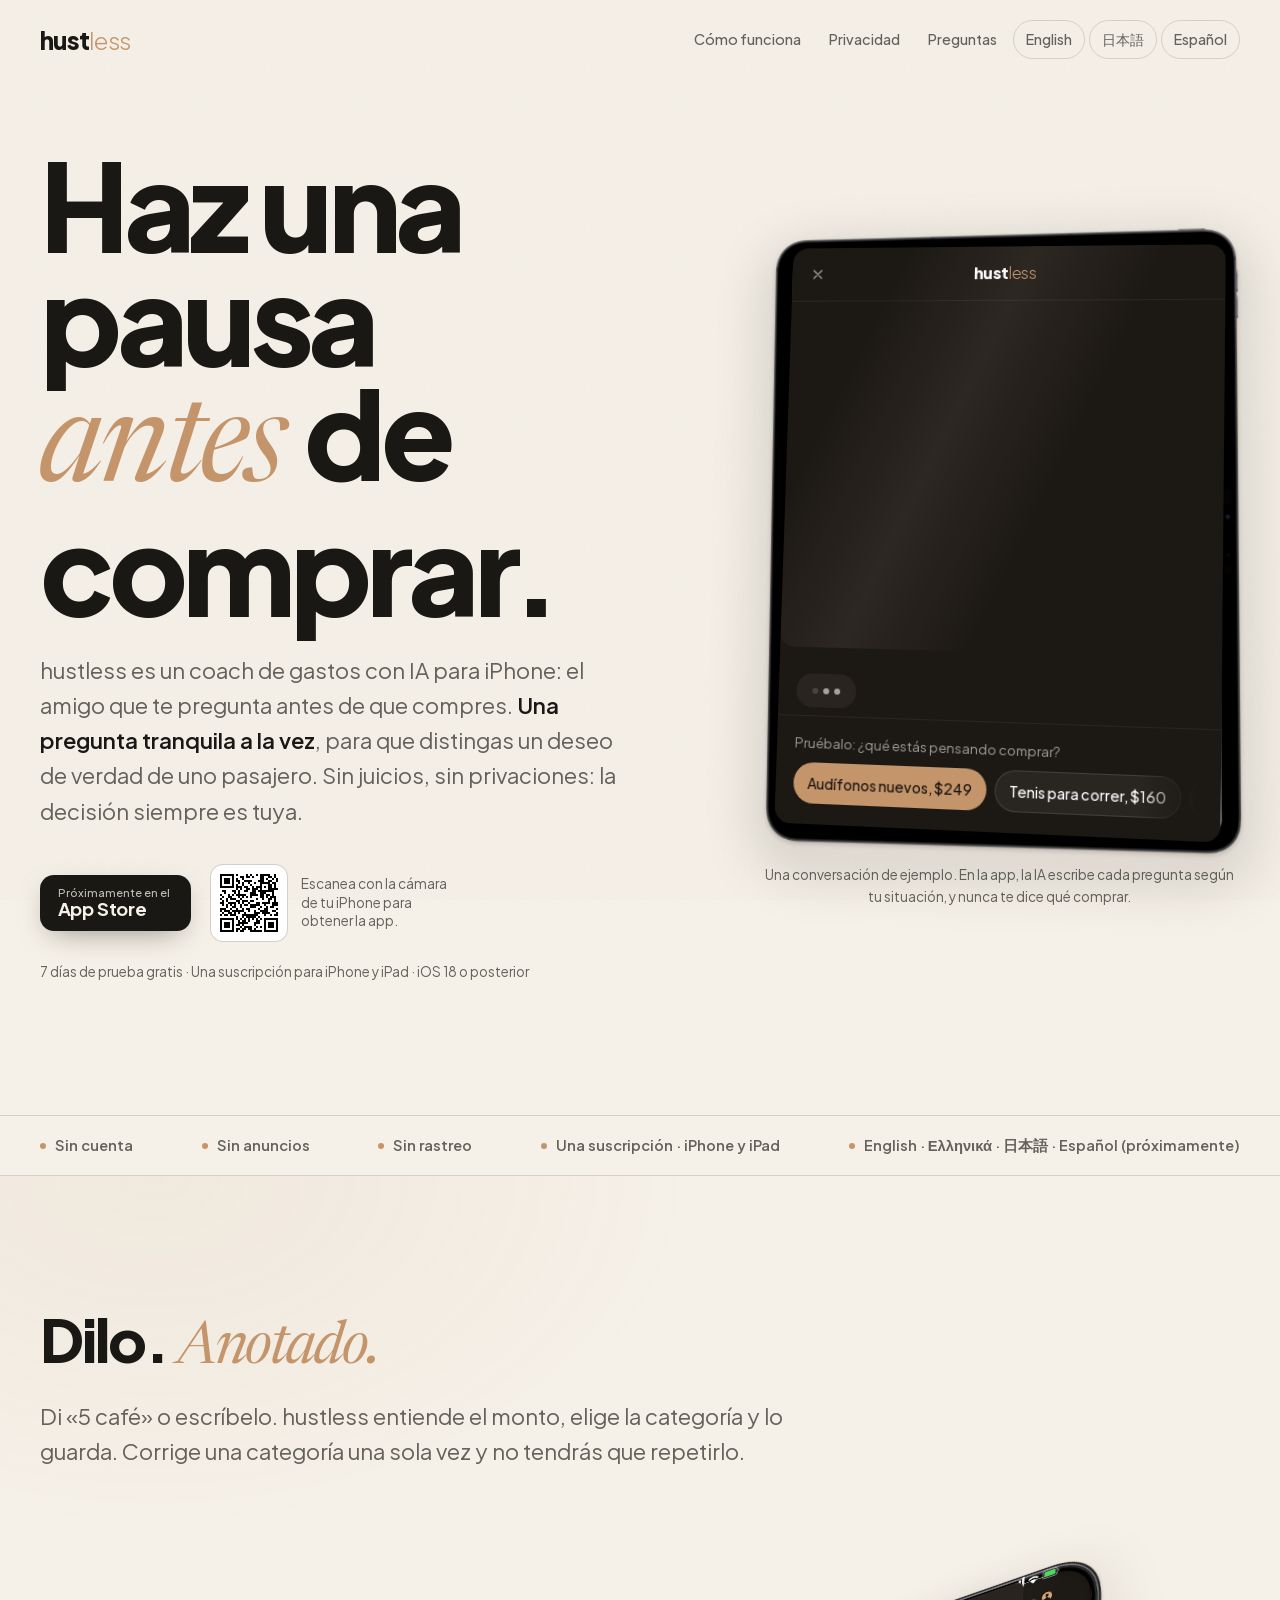
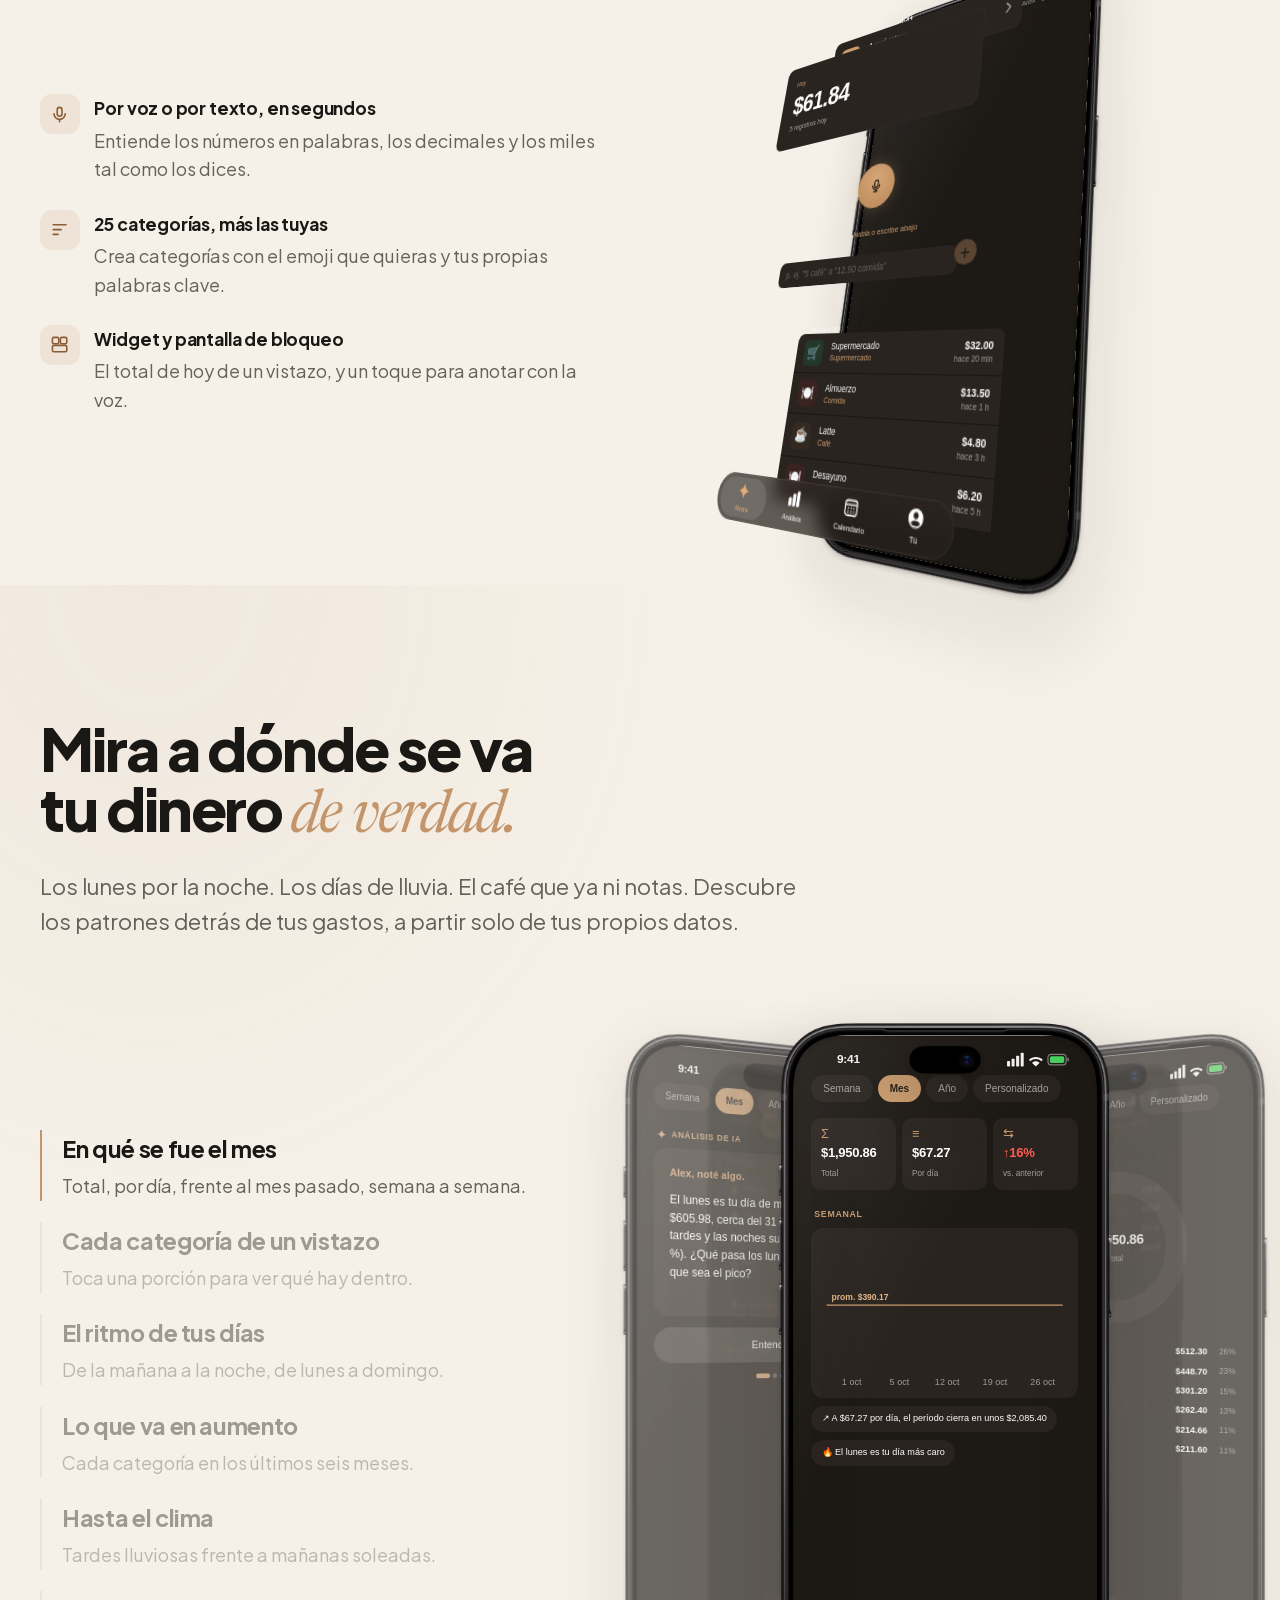
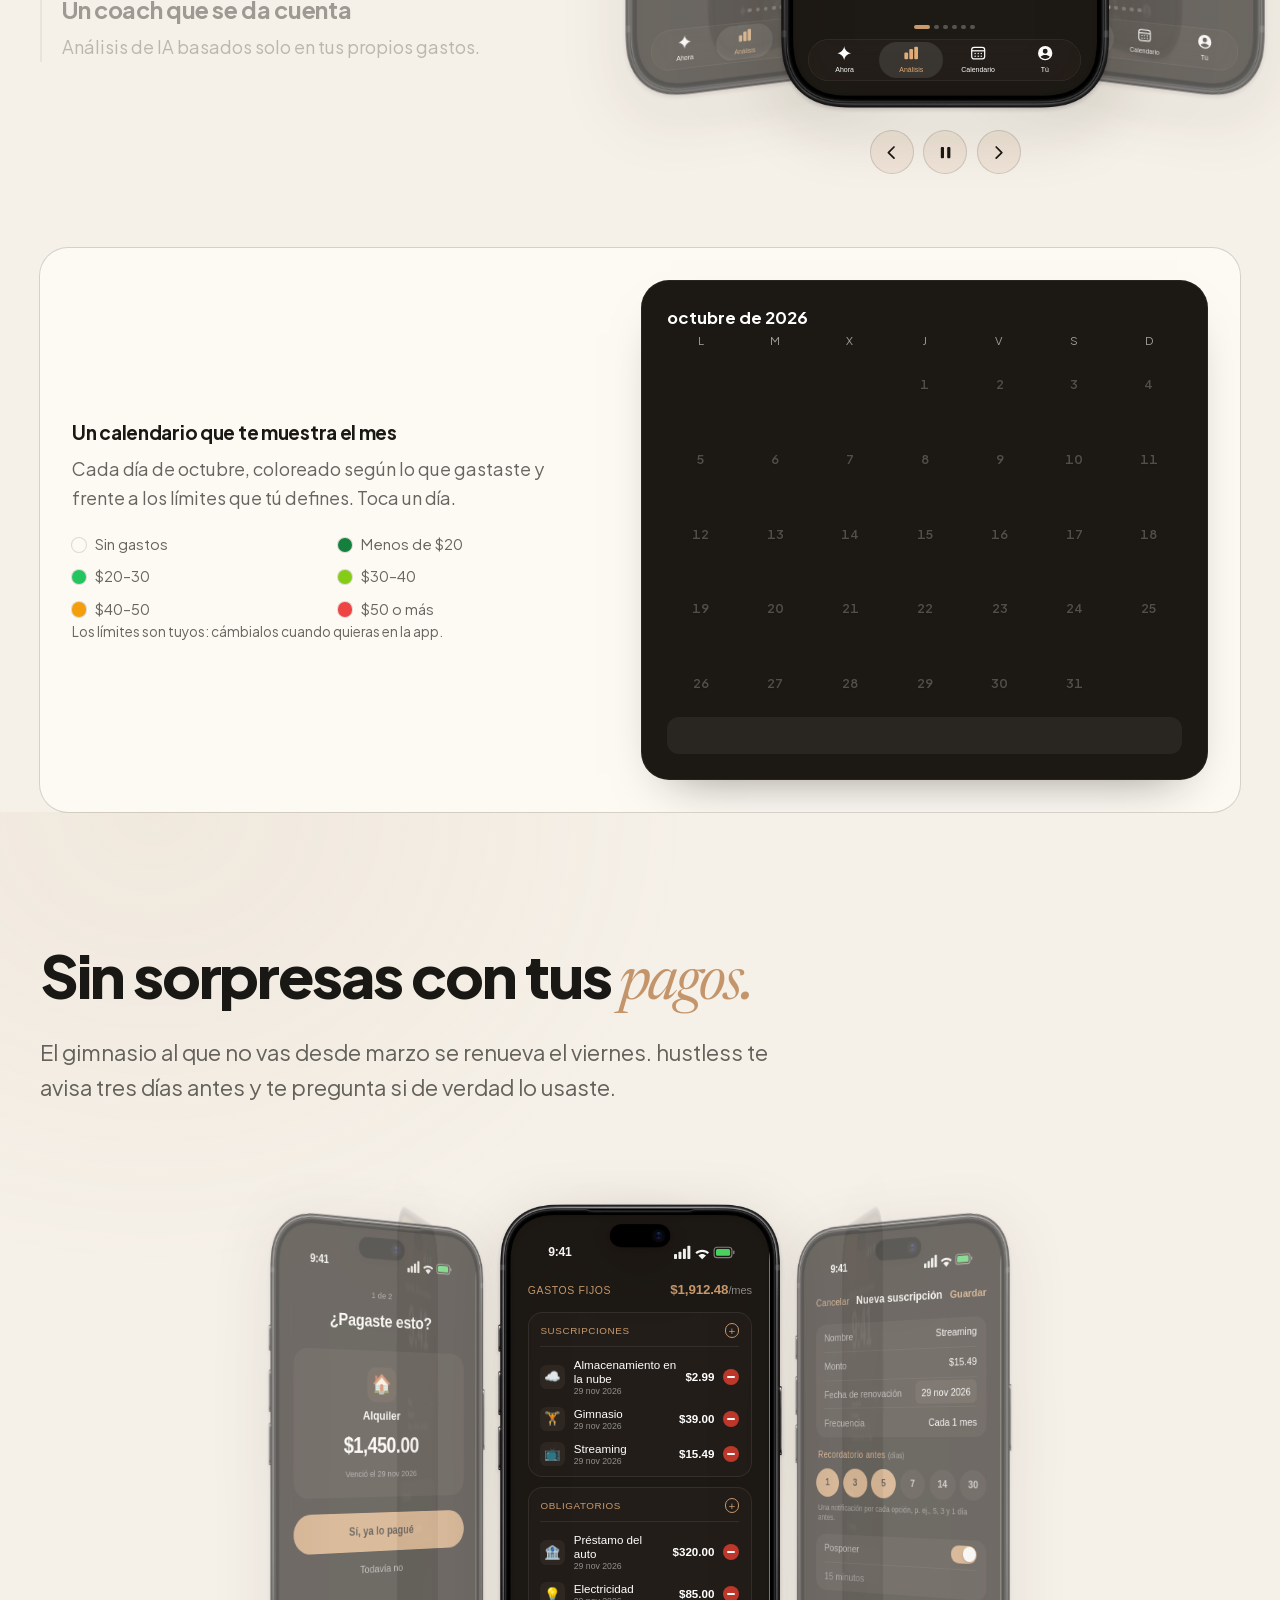
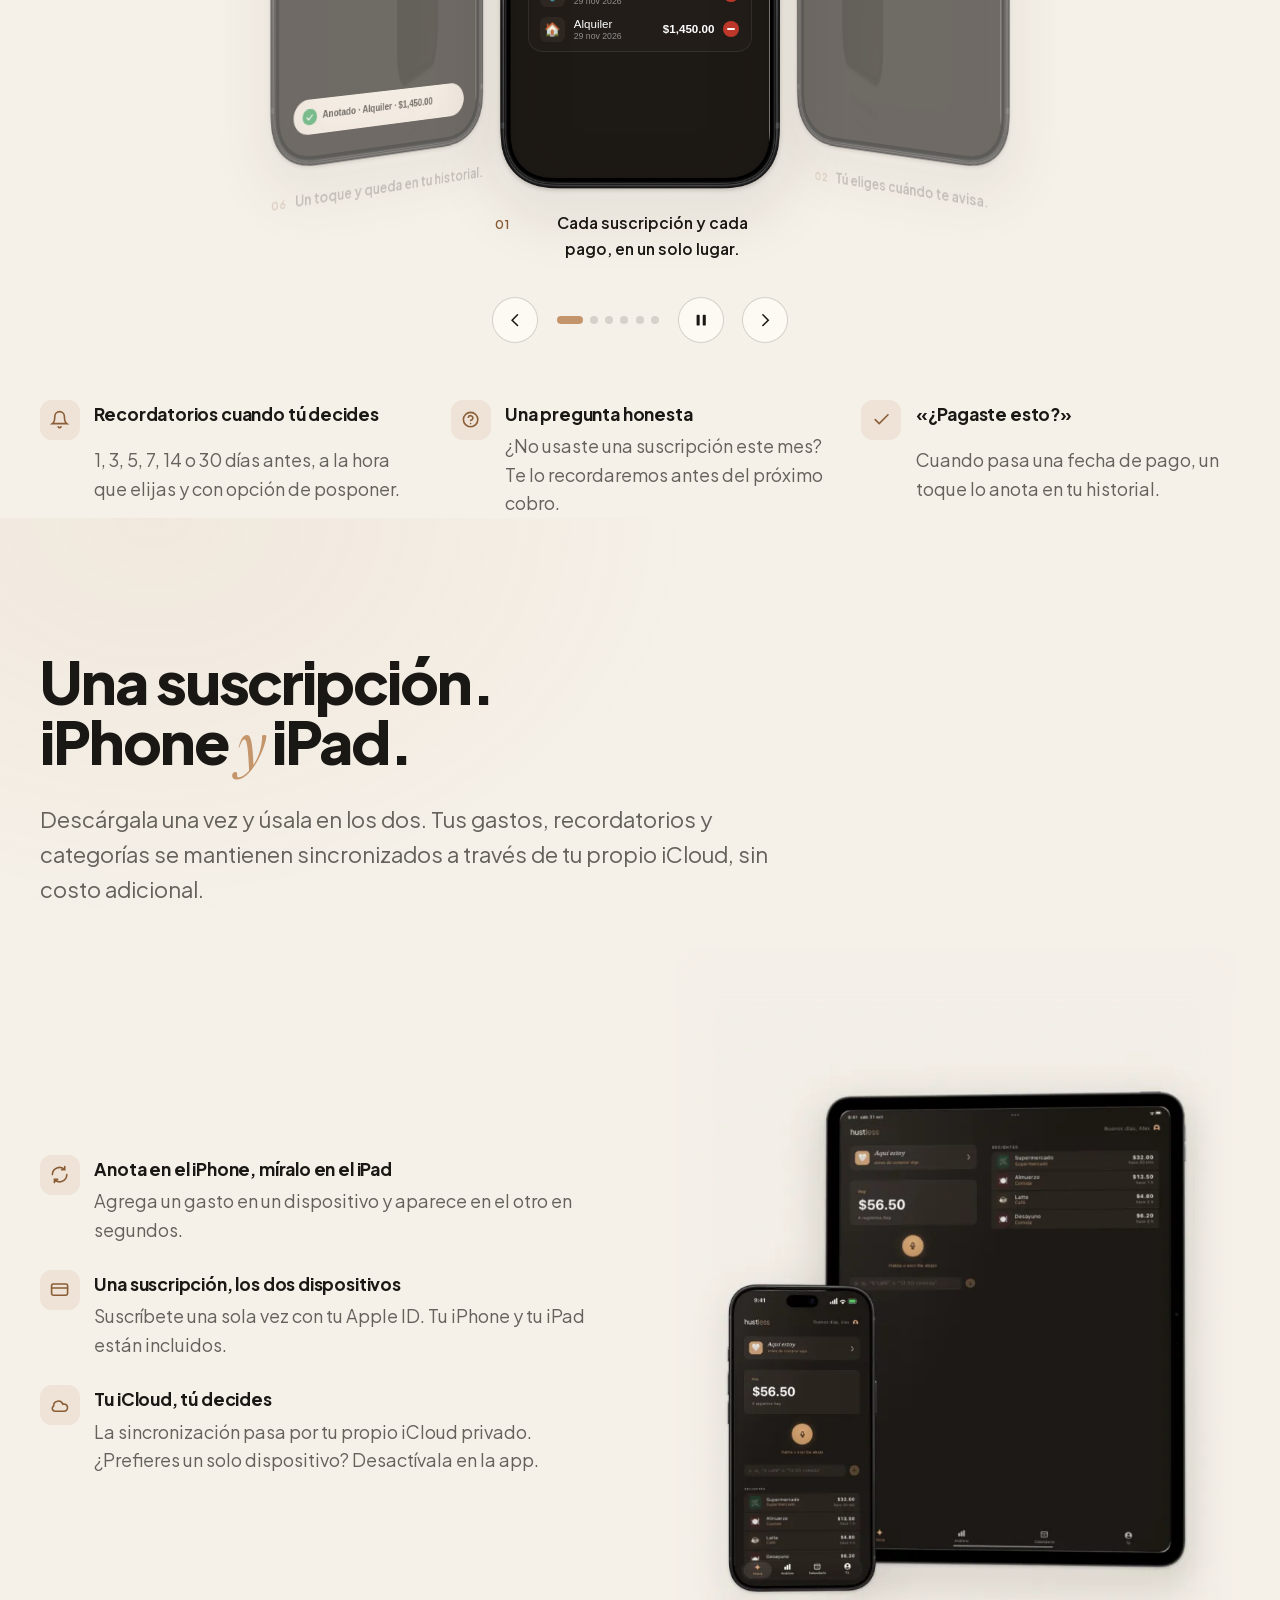
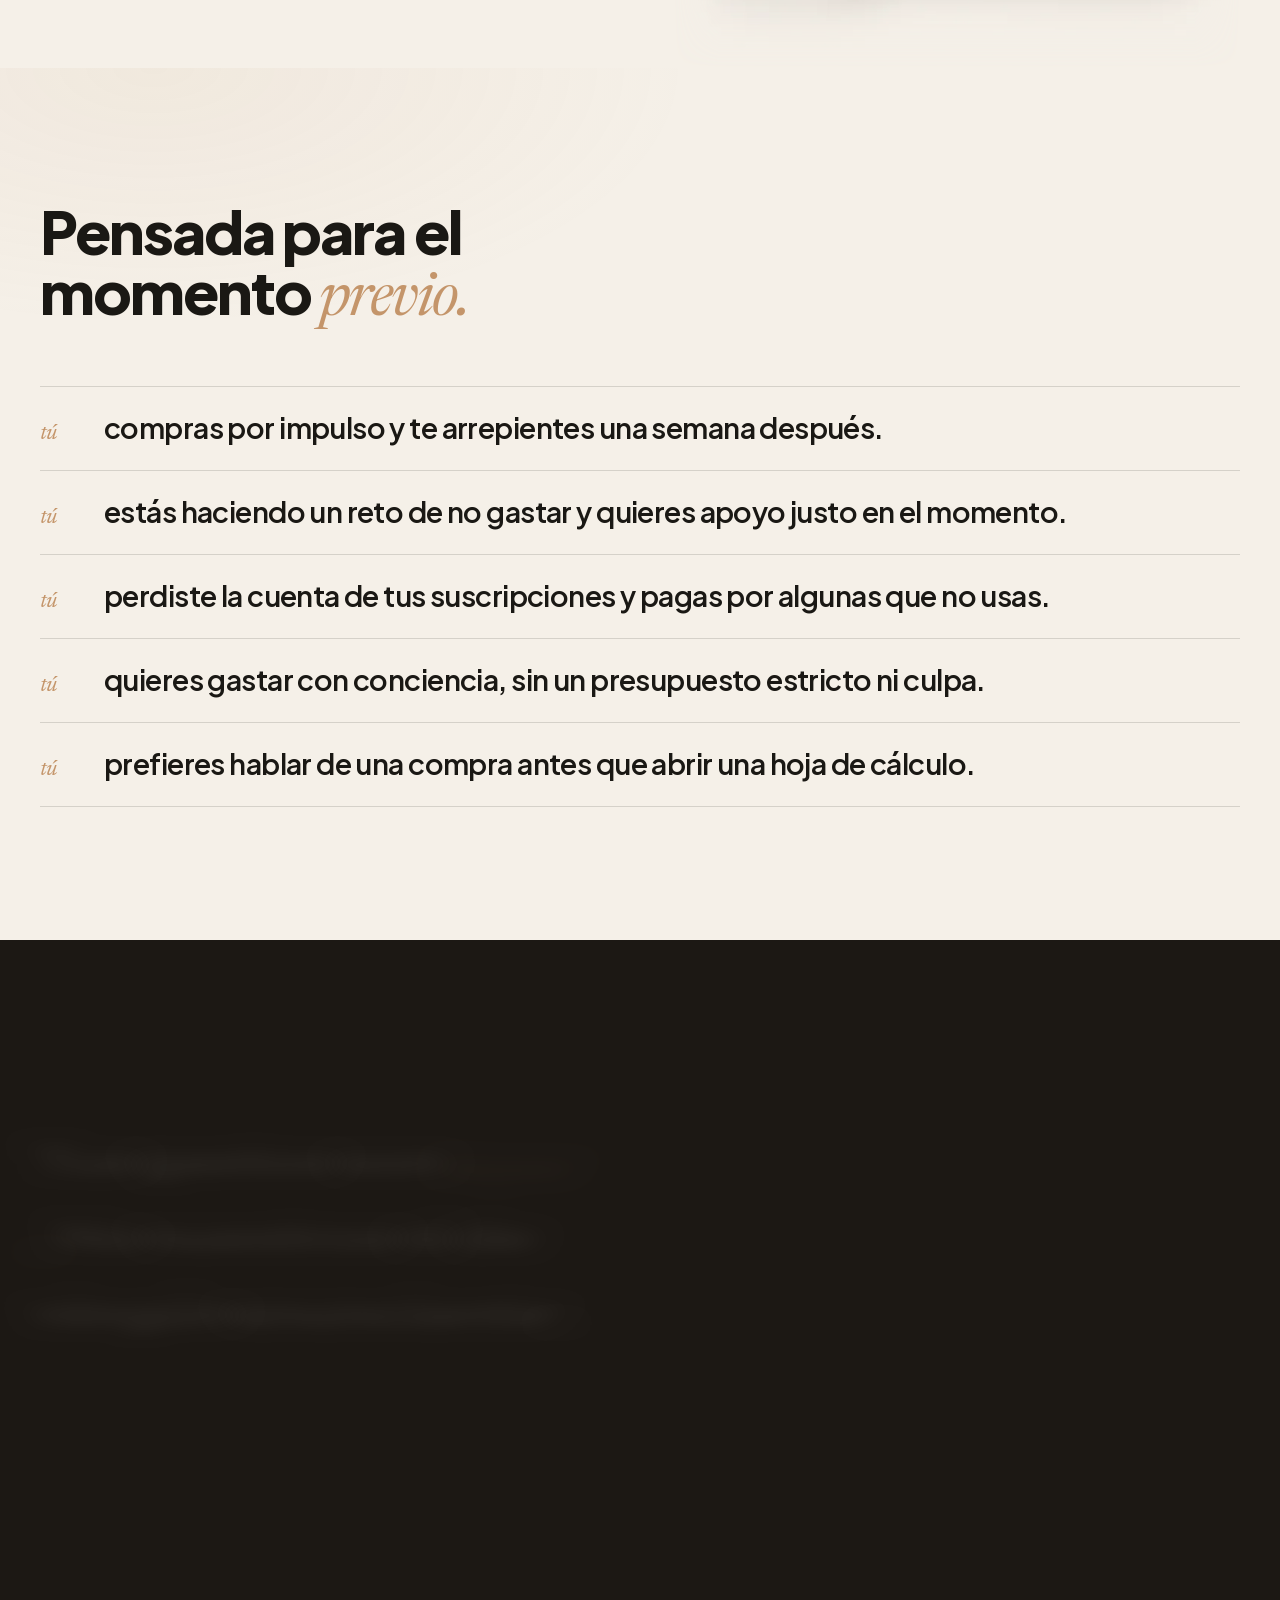
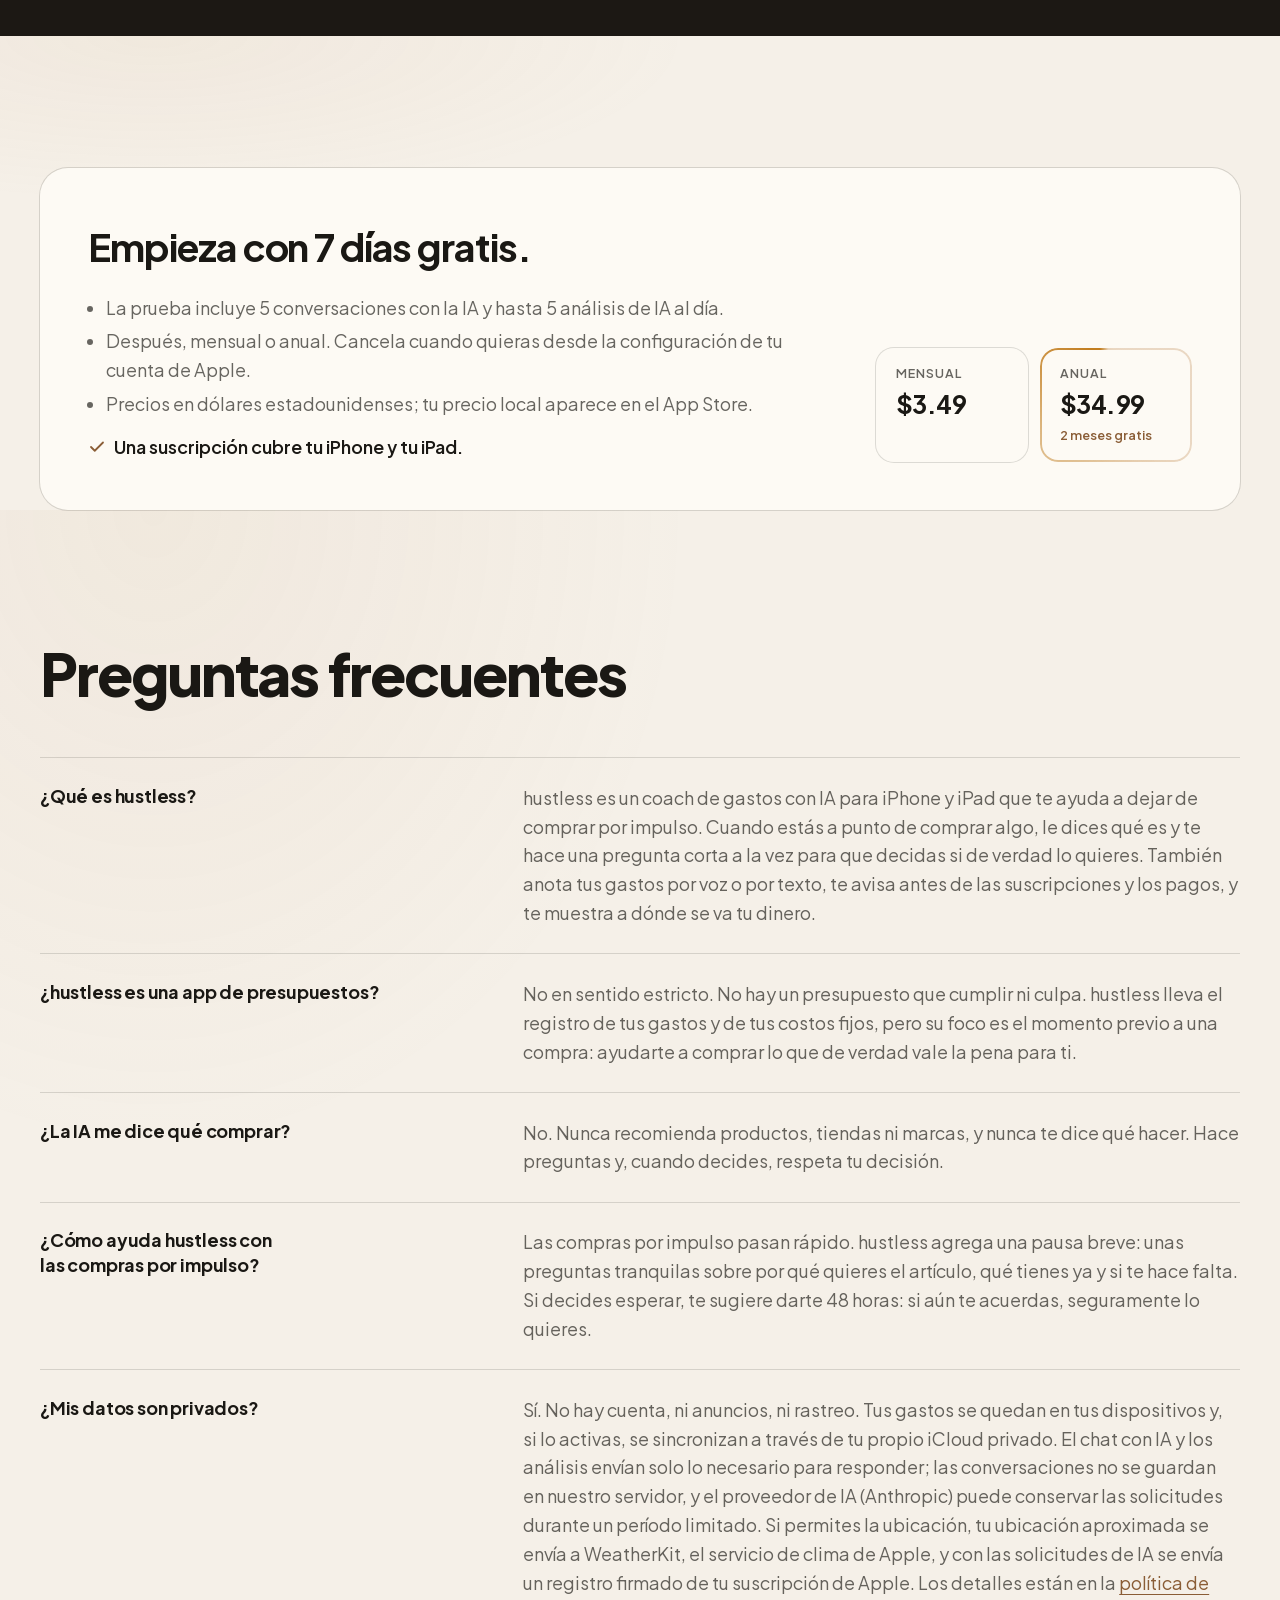
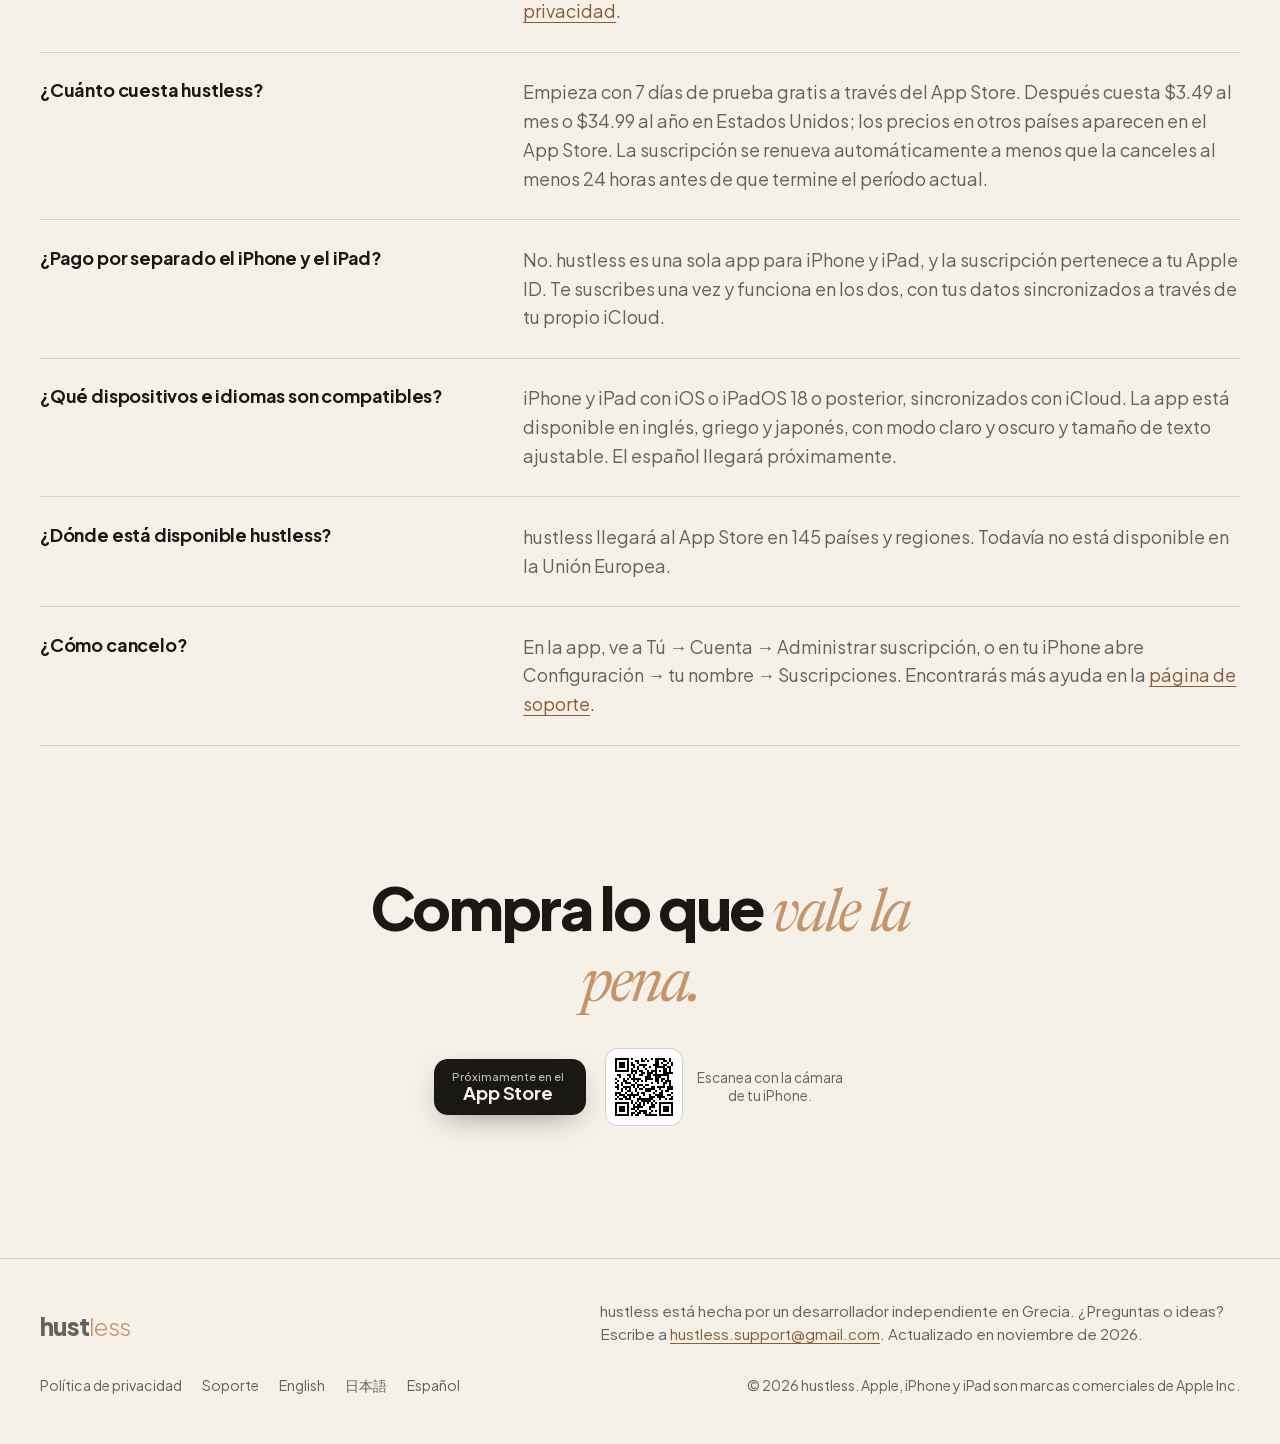
==== commit dfcec3e8: "feat(es): Spanish sync video; follow the app's Spanish glossary - add sync-es-{light,dark}.mp4 and p" ====
--- a/es/index.html
+++ b/es/index.html
@@ -318,8 +318,8 @@
     },
     "closings": {
       "buy": "Está bien. Tú decides. 👌",
-      "wait": "48 horas. Si todavía te acuerdas, probablemente lo quieres.",
-      "avoid": "Tu dinero se queda contigo. 🌿"
+      "wait": "48 horas. Si aún te acuerdas, seguramente lo quieres.",
+      "avoid": "Sigue siendo tuyo. 🌿"
     },
     "scenarios": [
       {
@@ -548,7 +548,7 @@
               <div class="ls-status"><span>9:41</span><svg viewBox="0 0 82 20" fill="currentColor" aria-hidden="true"><rect x="0" y="12" width="4" height="7" rx="1"/><rect x="6" y="9" width="4" height="10" rx="1"/><rect x="12" y="5" width="4" height="14" rx="1"/><rect x="18" y="1" width="4" height="18" rx="1"/><path d="M38 6.5c3.6 0 6.8 1.4 9.2 3.6l-2 2c-1.9-1.7-4.4-2.8-7.2-2.8s-5.3 1.1-7.2 2.8l-2-2c2.4-2.2 5.6-3.6 9.2-3.6zm0 5.6c2 0 3.8.8 5.1 2l-5.1 5.1-5.1-5.1c1.3-1.2 3.1-2 5.1-2z"/><rect x="54" y="3" width="24" height="14" rx="4" fill="none" stroke="currentColor" stroke-opacity=".45" stroke-width="1.6"/><rect x="56.5" y="5.5" width="19" height="9" rx="2.2" fill="#4cd964"/><rect x="79.5" y="7.5" width="2" height="5" rx="1" fill-opacity=".45"/></svg></div>
               <div class="ls-top"><span class="ls-brand">hust<span>less</span></span><span class="ls-greet">Buenos días, Alex</span><span class="ls-avatar"></span></div>
               <div class="ls-card ls-here"><span class="ls-heart">🤍</span><span><i>Aquí estoy</i><small>antes de comprar algo</small></span><svg viewBox="0 0 10 18" fill="none" stroke="currentColor" stroke-width="2.4" stroke-linecap="round" stroke-linejoin="round" aria-hidden="true"><path d="M2 2l6 7-6 7"/></svg></div>
-              <div class="ls-card ls-today"><small>Hoy</small><b class="ls-total ls-swap">$61.84</b><span class="ls-count ls-swap">5 gastos hoy</span></div>
+              <div class="ls-card ls-today"><small>Hoy</small><b class="ls-total ls-swap">$61.84</b><span class="ls-count ls-swap">5 registros hoy</span></div>
               <div class="ls-mic"><span class="ls-ring"></span><span class="ls-ring"></span><span class="ls-mic-btn"><svg viewBox="0 0 24 24" fill="none" stroke="currentColor" stroke-width="2.2" stroke-linecap="round" aria-hidden="true"><rect x="8.5" y="2.5" width="7" height="12" rx="3.5"/><path d="M5 11a7 7 0 0 0 14 0M12 18v3.5M8.5 21.5h7"/></svg></span></div>
               <p class="ls-hint"><span class="idle">Habla o escribe abajo</span><span class="listen"><span class="ls-wave"><i></i><i></i><i></i><i></i></span>Escuchando…</span></p>
               <div class="ls-field"><span class="ls-ph">p. ej. &quot;5 café&quot; o &quot;12.50 comida&quot;</span><span class="ls-input"></span><span class="ls-cat"></span></div>
@@ -567,7 +567,7 @@
   {
     "locale": "es-MX",
     "currency": "MXN",
-    "countLabel": "{n} gastos hoy",
+    "countLabel": "{n} registros hoy",
     "now": "ahora",
     "secondsAgo": "hace {n} s",
     "start": {
@@ -679,11 +679,11 @@
 <li data-step="2"><b>El ritmo de tus días</b><span>De la mañana a la noche, de lunes a domingo.</span></li>
 <li data-step="3"><b>Lo que va en aumento</b><span>Cada categoría en los últimos seis meses.</span></li>
 <li data-step="4"><b>Hasta el clima</b><span>Tardes lluviosas frente a mañanas soleadas.</span></li>
-<li data-step="5"><b>Un coach que se da cuenta</b><span>Análisis con IA basados solo en tus propios gastos.</span></li>
+<li data-step="5"><b>Un coach que se da cuenta</b><span>Análisis de IA basados solo en tus propios gastos.</span></li>
         </ol>
         <div class="cube-stage">
           <div class="phone cube-phone">
-            <div class="ls cube-screen" role="img" aria-label="La pantalla Análisis de hustless girando como un cubo por seis vistas: total del mes y barras semanales, categorías, hora del día y día de la semana, tendencias por categoría, patrones según el clima y un análisis con IA.">
+            <div class="ls cube-screen" role="img" aria-label="La pantalla Análisis de hustless girando como un cubo por seis vistas: total del mes y barras semanales, categorías, hora del día y día de la semana, tendencias por categoría, patrones según el clima y un análisis de IA.">
               <div class="ls-status"><span>9:41</span><svg viewBox="0 0 82 20" fill="currentColor" aria-hidden="true"><rect x="0" y="12" width="4" height="7" rx="1"/><rect x="6" y="9" width="4" height="10" rx="1"/><rect x="12" y="5" width="4" height="14" rx="1"/><rect x="18" y="1" width="4" height="18" rx="1"/><path d="M38 6.5c3.6 0 6.8 1.4 9.2 3.6l-2 2c-1.9-1.7-4.4-2.8-7.2-2.8s-5.3 1.1-7.2 2.8l-2-2c2.4-2.2 5.6-3.6 9.2-3.6zm0 5.6c2 0 3.8.8 5.1 2l-5.1 5.1-5.1-5.1c1.3-1.2 3.1-2 5.1-2z"/><rect x="54" y="3" width="24" height="14" rx="4" fill="none" stroke="currentColor" stroke-opacity=".45" stroke-width="1.6"/><rect x="56.5" y="5.5" width="19" height="9" rx="2.2" fill="#4cd964"/><rect x="79.5" y="7.5" width="2" height="5" rx="1" fill-opacity=".45"/></svg></div>
               <div class="cp-period"><span>Semana</span><span class="on">Mes</span><span>Año</span><span>Personalizado</span></div>
               <div class="cube-view"><div class="cube">
@@ -710,7 +710,7 @@
         <div class="cp-donut-c"><b>$1,950.86</b><small>Total</small></div></div>
       <ul class="cp-legend"><li data-vars="--c:#d6a676"><span>🛒 Supermercado</span><b>$512.30</b><small>26%</small></li><li data-vars="--c:#c46a4a"><span>🍽️ Comida</span><b>$448.70</b><small>23%</small></li><li data-vars="--c:#8fa268"><span>🛍️ Compras</span><b>$301.20</b><small>15%</small></li><li data-vars="--c:#e9cfa6"><span>🎬 Entretenimiento</span><b>$262.40</b><small>13%</small></li><li data-vars="--c:#9a7aa0"><span>🚕 Transporte</span><b>$214.66</b><small>11%</small></li><li data-vars="--c:#5f9690"><span>☕ Café</span><b>$211.60</b><small>11%</small></li></ul>
     </section><section class="cube-page" data-page="5">
-      <p class="cp-label ai"><svg viewBox="0 0 24 24" fill="currentColor" aria-hidden="true"><path d="M12 2c.6 5.3 4.7 9.4 10 10-5.3.6-9.4 4.7-10 10-.6-5.3-4.7-9.4-10-10 5.3-.6 9.4-4.7 10-10z"/></svg><span>ANÁLISIS CON IA</span><svg viewBox="0 0 24 24" fill="none" stroke="currentColor" stroke-width="2" stroke-linecap="round" aria-hidden="true"><path d="M20 12a8 8 0 1 1-2.3-5.7M20 4v4h-4"/></svg></p>
+      <p class="cp-label ai"><svg viewBox="0 0 24 24" fill="currentColor" aria-hidden="true"><path d="M12 2c.6 5.3 4.7 9.4 10 10-5.3.6-9.4 4.7-10 10-.6-5.3-4.7-9.4-10-10 5.3-.6 9.4-4.7 10-10z"/></svg><span>ANÁLISIS DE IA</span><svg viewBox="0 0 24 24" fill="none" stroke="currentColor" stroke-width="2" stroke-linecap="round" aria-hidden="true"><path d="M20 12a8 8 0 1 1-2.3-5.7M20 4v4h-4"/></svg></p>
       <div class="cp-ai"><p class="greet">Alex, noté algo.</p><p class="body" data-type-text="El lunes es tu día de mayor gasto, con $605.98, cerca del 31 % del mes, y las tardes y las noches suman $1,508.99 (77 %). ¿Qué pasa los lunes por la tarde para que sea el pico?">El lunes es tu día de mayor gasto, con $605.98, cerca del 31 % del mes, y las tardes y las noches suman $1,508.99 (77 %). ¿Qué pasa los lunes por la tarde para que sea el pico?</p></div>
       <p class="cp-ok">Entendido</p>
       <p class="cp-dots"><i class="on"></i><i></i><i></i><i></i></p>
@@ -885,7 +885,7 @@
           </li>
         </ul>
         <div class="devices-video" role="img" aria-label="Un iPad y un iPhone mostrando hustless. Un latte agregado en el iPhone aparece en el iPad un momento después. Si lo eliminas en el iPad, también desaparece del iPhone.">
-          <video muted loop playsinline preload="none" poster="/assets/video/sync-en-light.webp" data-poster-light="/assets/video/sync-en-light.webp" data-poster-dark="/assets/video/sync-en-dark.webp" data-light="/assets/video/sync-en-light.mp4?v=20261102s" data-dark="/assets/video/sync-en-dark.mp4?v=20261102s" data-play="Reproducir la animación" aria-hidden="true" tabindex="-1" disablepictureinpicture></video>
+          <video muted loop playsinline preload="none" poster="/assets/video/sync-es-light.webp" data-poster-light="/assets/video/sync-es-light.webp" data-poster-dark="/assets/video/sync-es-dark.webp" data-light="/assets/video/sync-es-light.mp4?v=20261102s" data-dark="/assets/video/sync-es-dark.mp4?v=20261102s" data-play="Reproducir la animación" aria-hidden="true" tabindex="-1" disablepictureinpicture></video>
         </div>
         </div>
       </div>
@@ -926,8 +926,8 @@
         <div>
           <h3 id="pricing-heading">Empieza con 7 días gratis.</h3>
           <ul>
-            <li>La prueba incluye 5 conversaciones con la IA y hasta 5 análisis con IA al día.</li>
-            <li>Después, mensual o anual. Cancela cuando quieras desde los ajustes de tu cuenta de Apple.</li>
+            <li>La prueba incluye 5 conversaciones con la IA y hasta 5 análisis de IA al día.</li>
+            <li>Después, mensual o anual. Cancela cuando quieras desde la configuración de tu cuenta de Apple.</li>
             <li>Precios en dólares estadounidenses; tu precio local aparece en el App Store.</li>
           </ul>
           <p class="plan-note"><svg viewBox="0 0 24 24" width="18" height="18" fill="none" stroke="currentColor" stroke-width="2.4" stroke-linecap="round" stroke-linejoin="round" aria-hidden="true"><path d="M20 6 9 17l-5-5"/></svg>Una suscripción cubre tu iPhone y tu iPad.</p>
@@ -960,7 +960,7 @@
         </article>
         <article class="qa">
           <h3>¿Cómo ayuda hustless con las compras por impulso?</h3>
-          <p>Las compras por impulso pasan rápido. hustless agrega una pausa breve: unas preguntas tranquilas sobre por qué quieres el artículo, qué tienes ya y si te hace falta. Si decides esperar, te sugiere darte 48 horas: si todavía te acuerdas, probablemente lo quieres.</p>
+          <p>Las compras por impulso pasan rápido. hustless agrega una pausa breve: unas preguntas tranquilas sobre por qué quieres el artículo, qué tienes ya y si te hace falta. Si decides esperar, te sugiere darte 48 horas: si aún te acuerdas, seguramente lo quieres.</p>
         </article>
         <article class="qa">
           <h3>¿Mis datos son privados?</h3>
@@ -984,7 +984,7 @@
         </article>
         <article class="qa">
           <h3>¿Cómo cancelo?</h3>
-          <p>En la app, ve a Tú → Cuenta → Administrar suscripción, o en tu iPhone abre Ajustes → tu nombre → Suscripciones. Encontrarás más ayuda en la <a href="/support.html#es">página de soporte</a>.</p>
+          <p>En la app, ve a Tú → Cuenta → Administrar suscripción, o en tu iPhone abre Configuración → tu nombre → Suscripciones. Encontrarás más ayuda en la <a href="/support.html#es">página de soporte</a>.</p>
         </article>
       </div>
     </div>
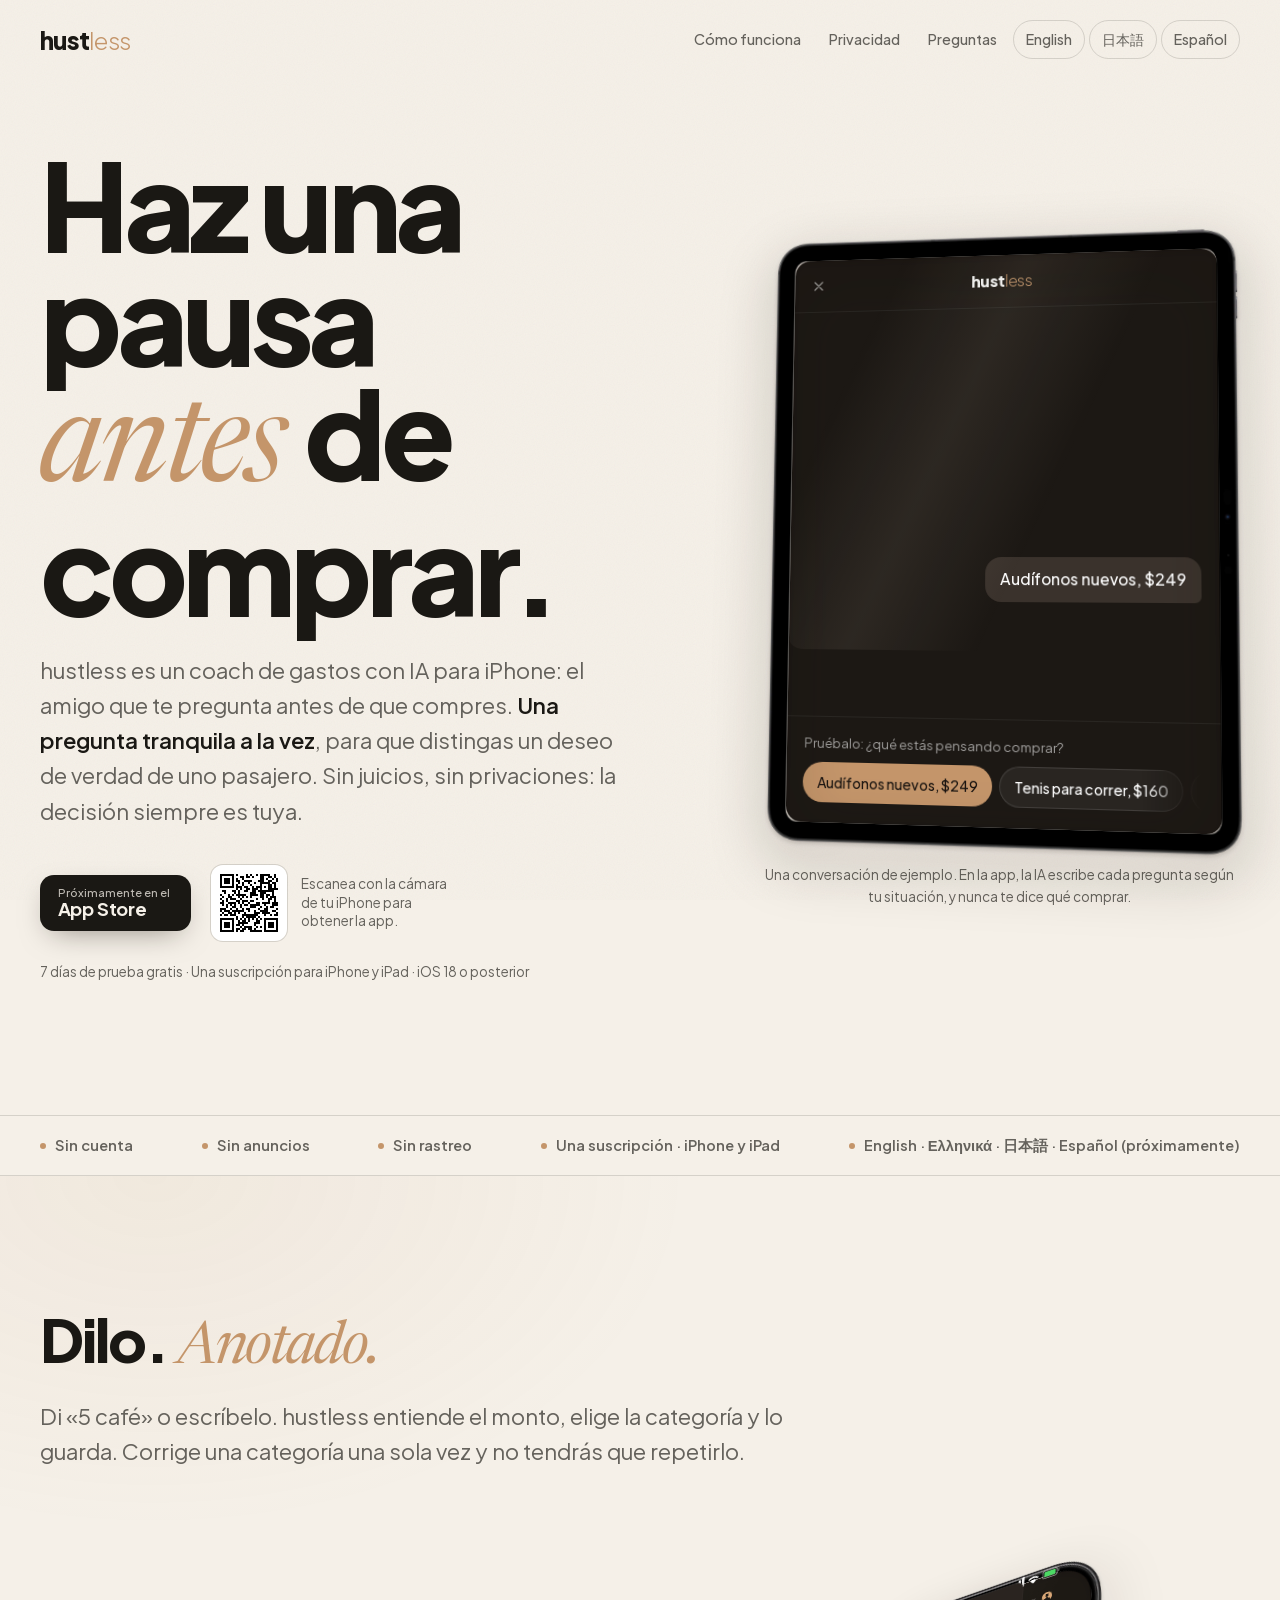
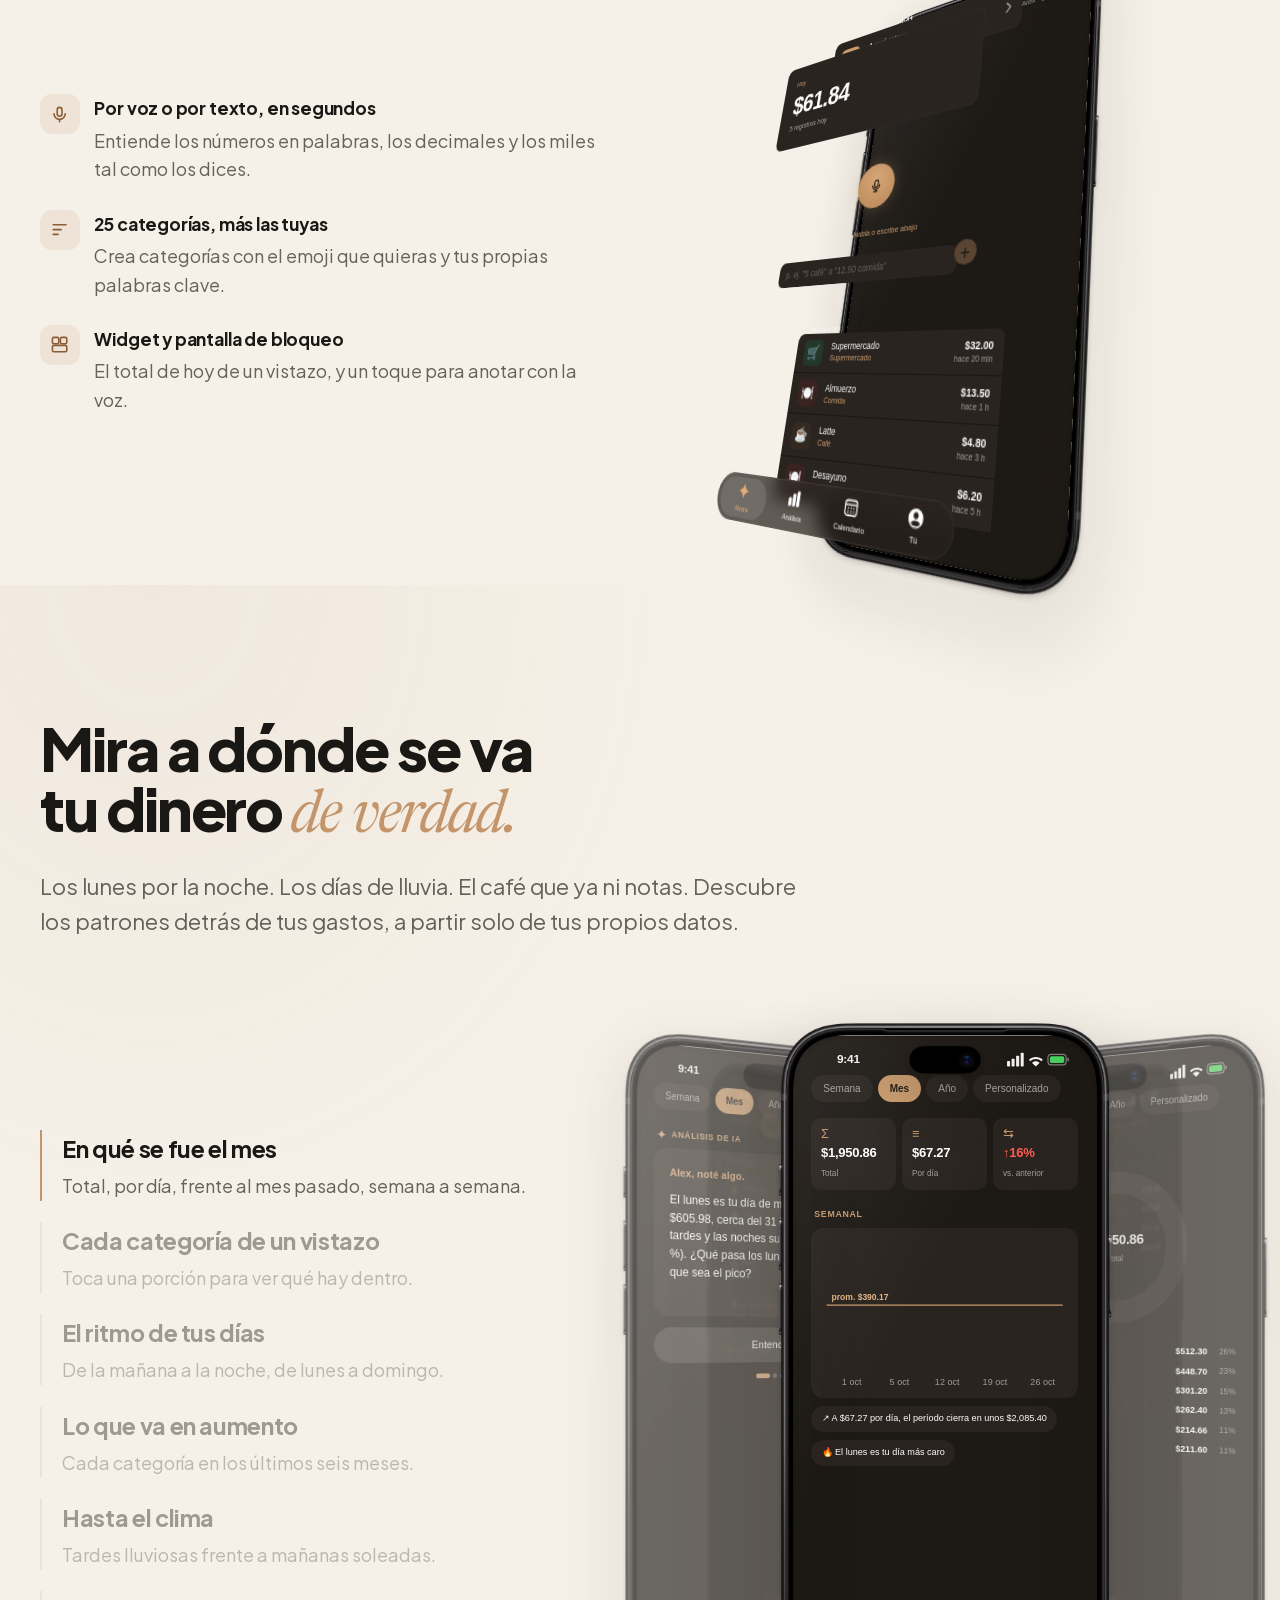
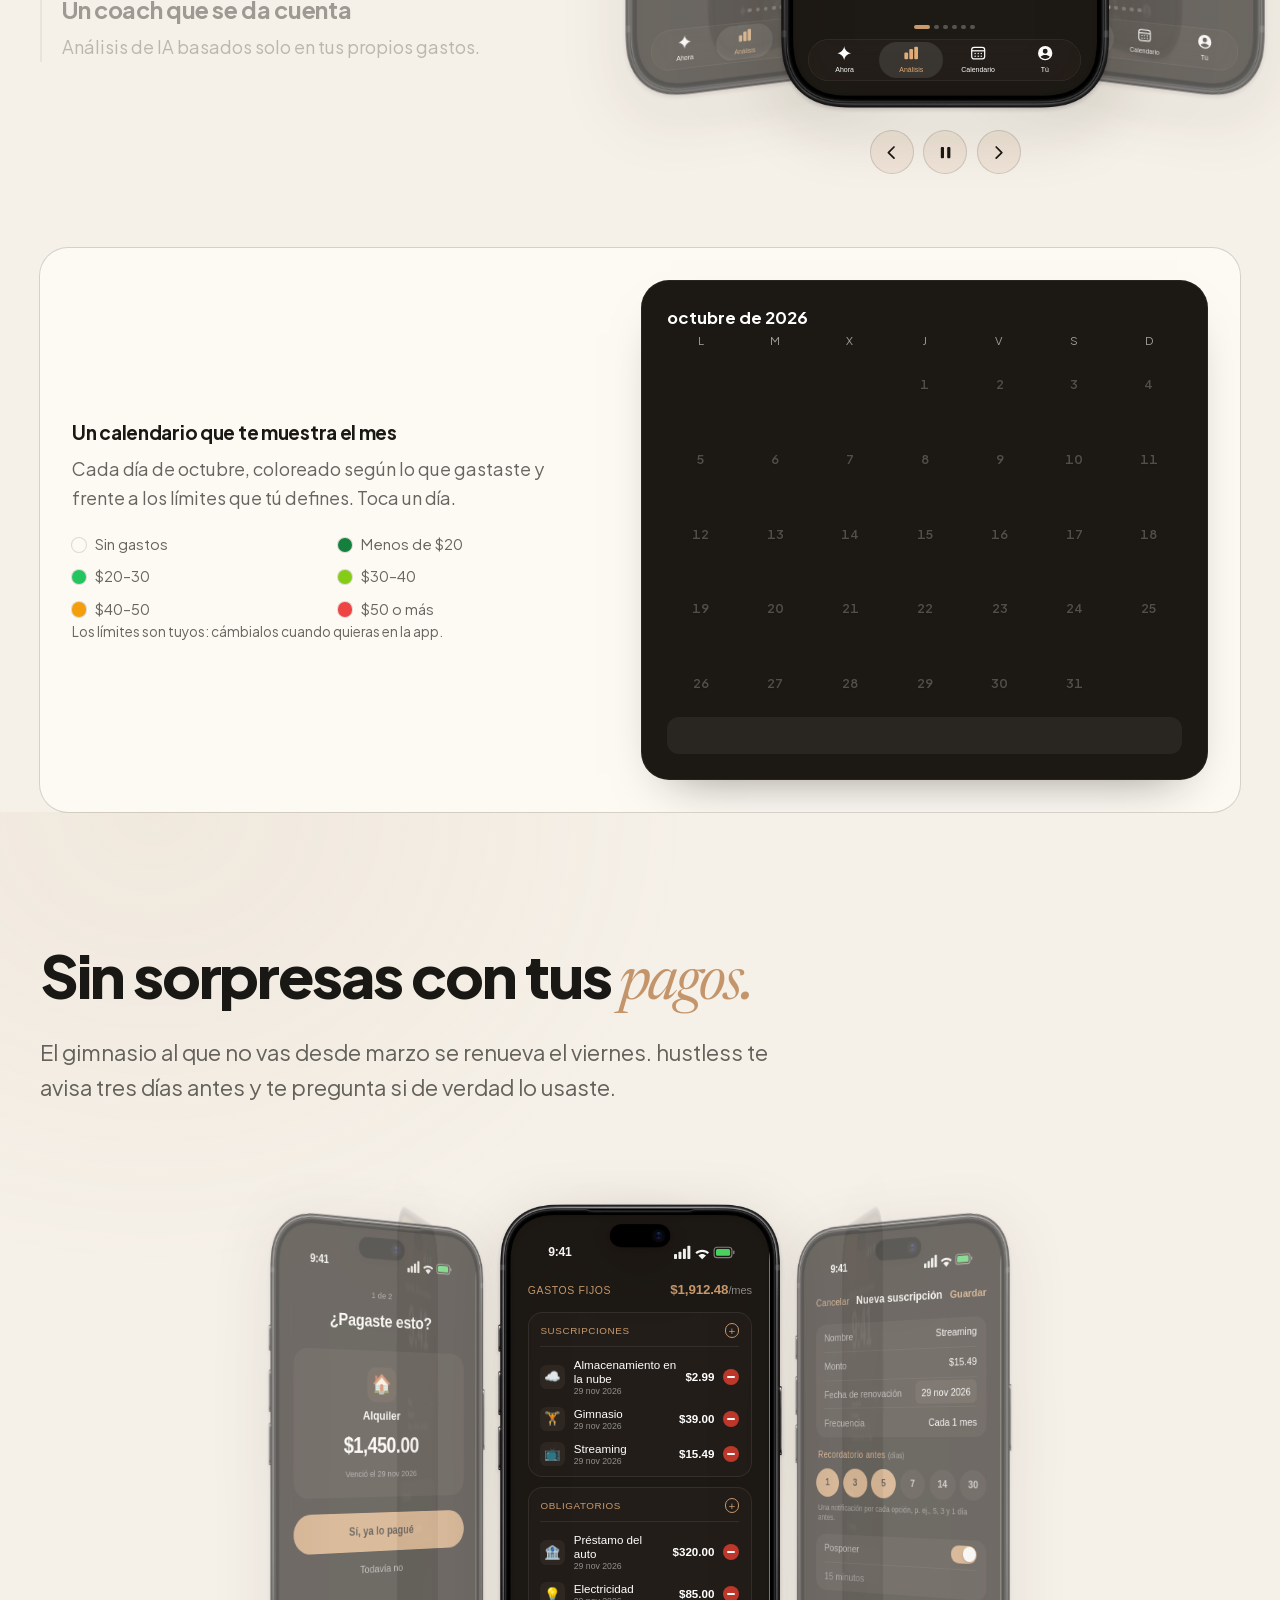
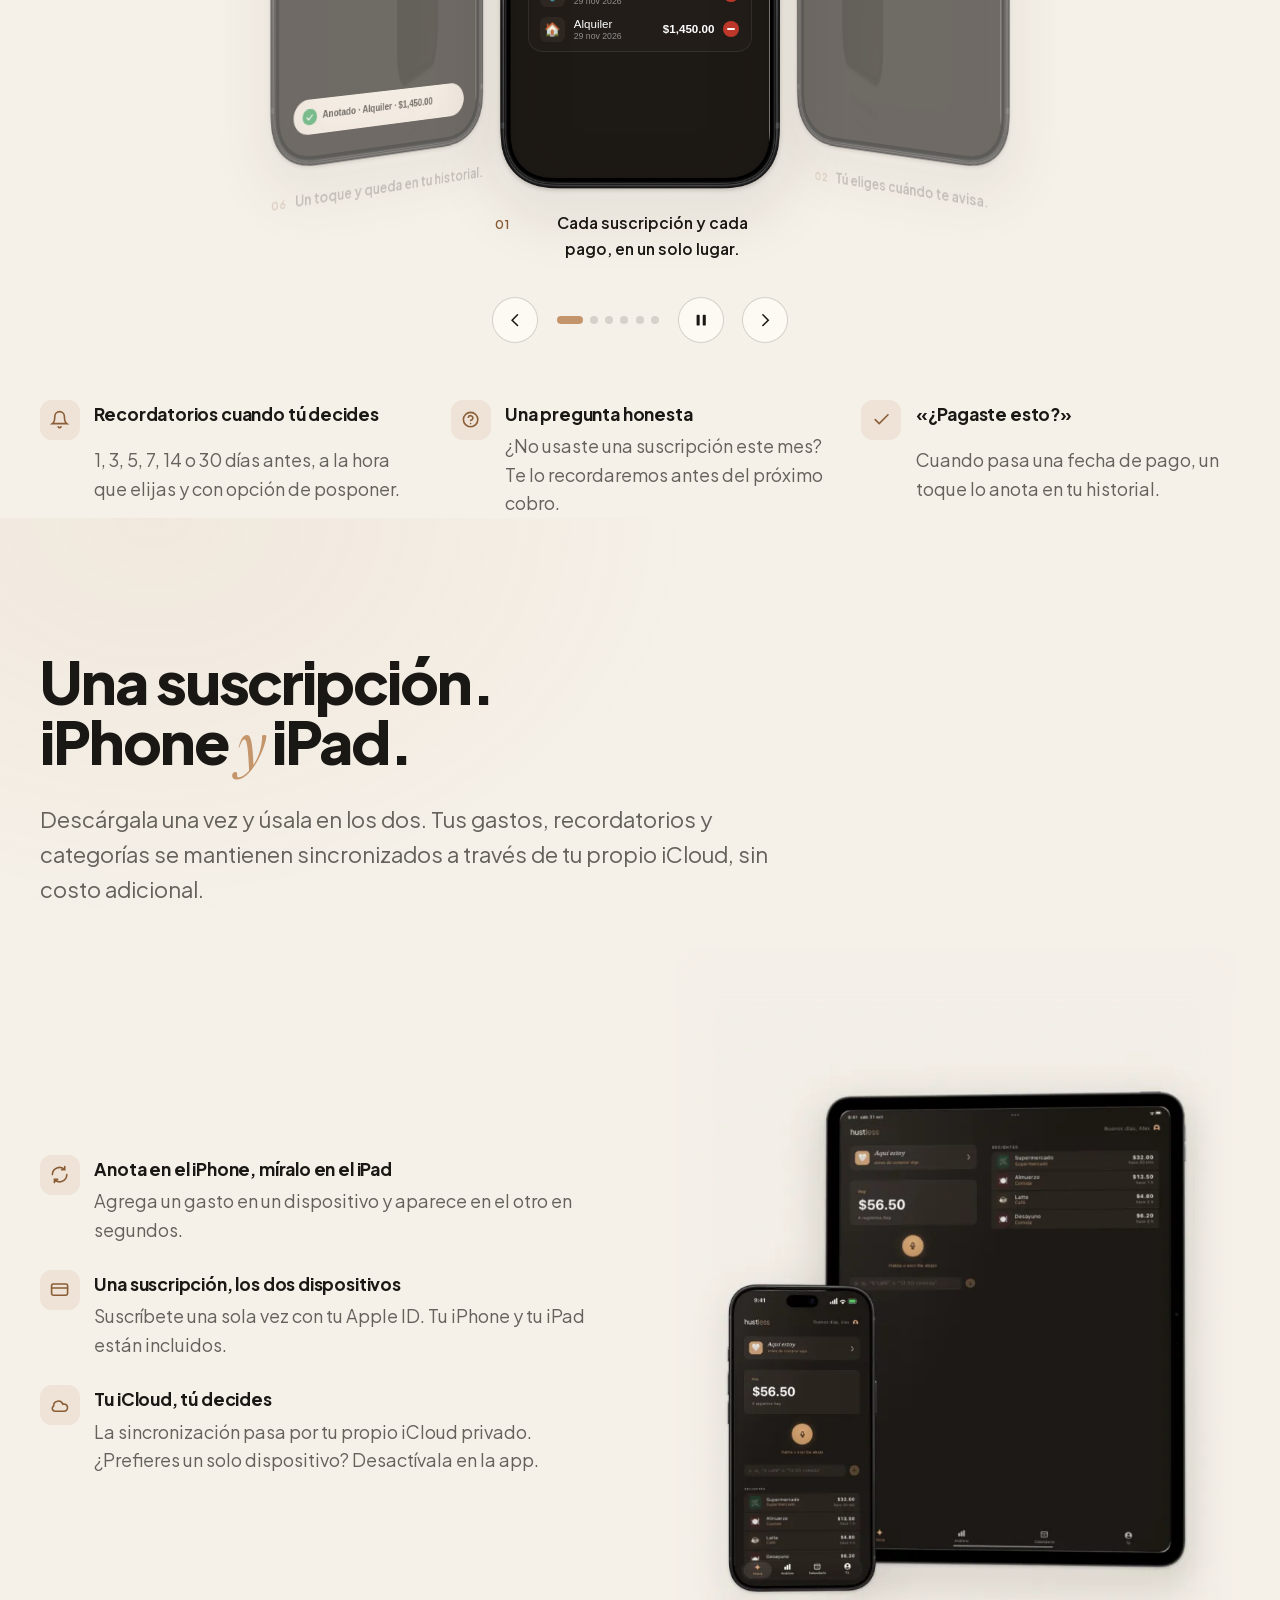
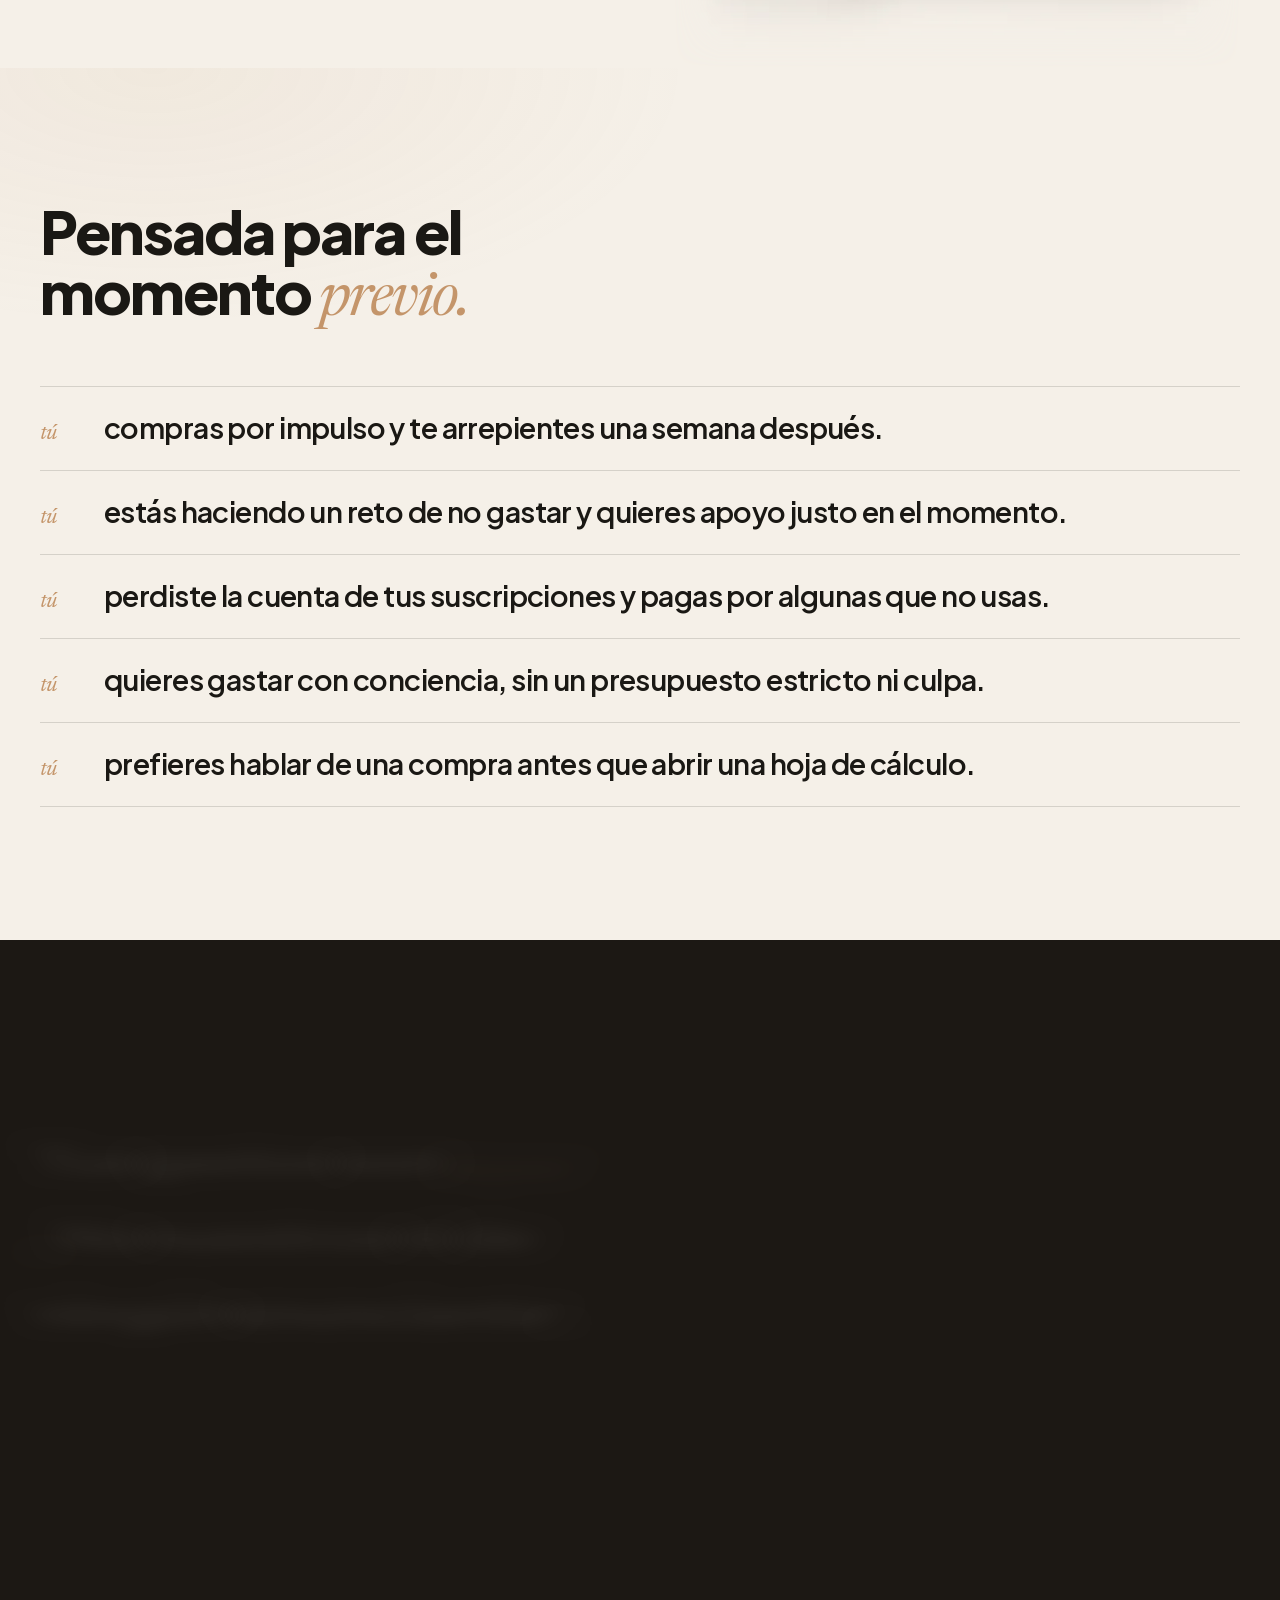
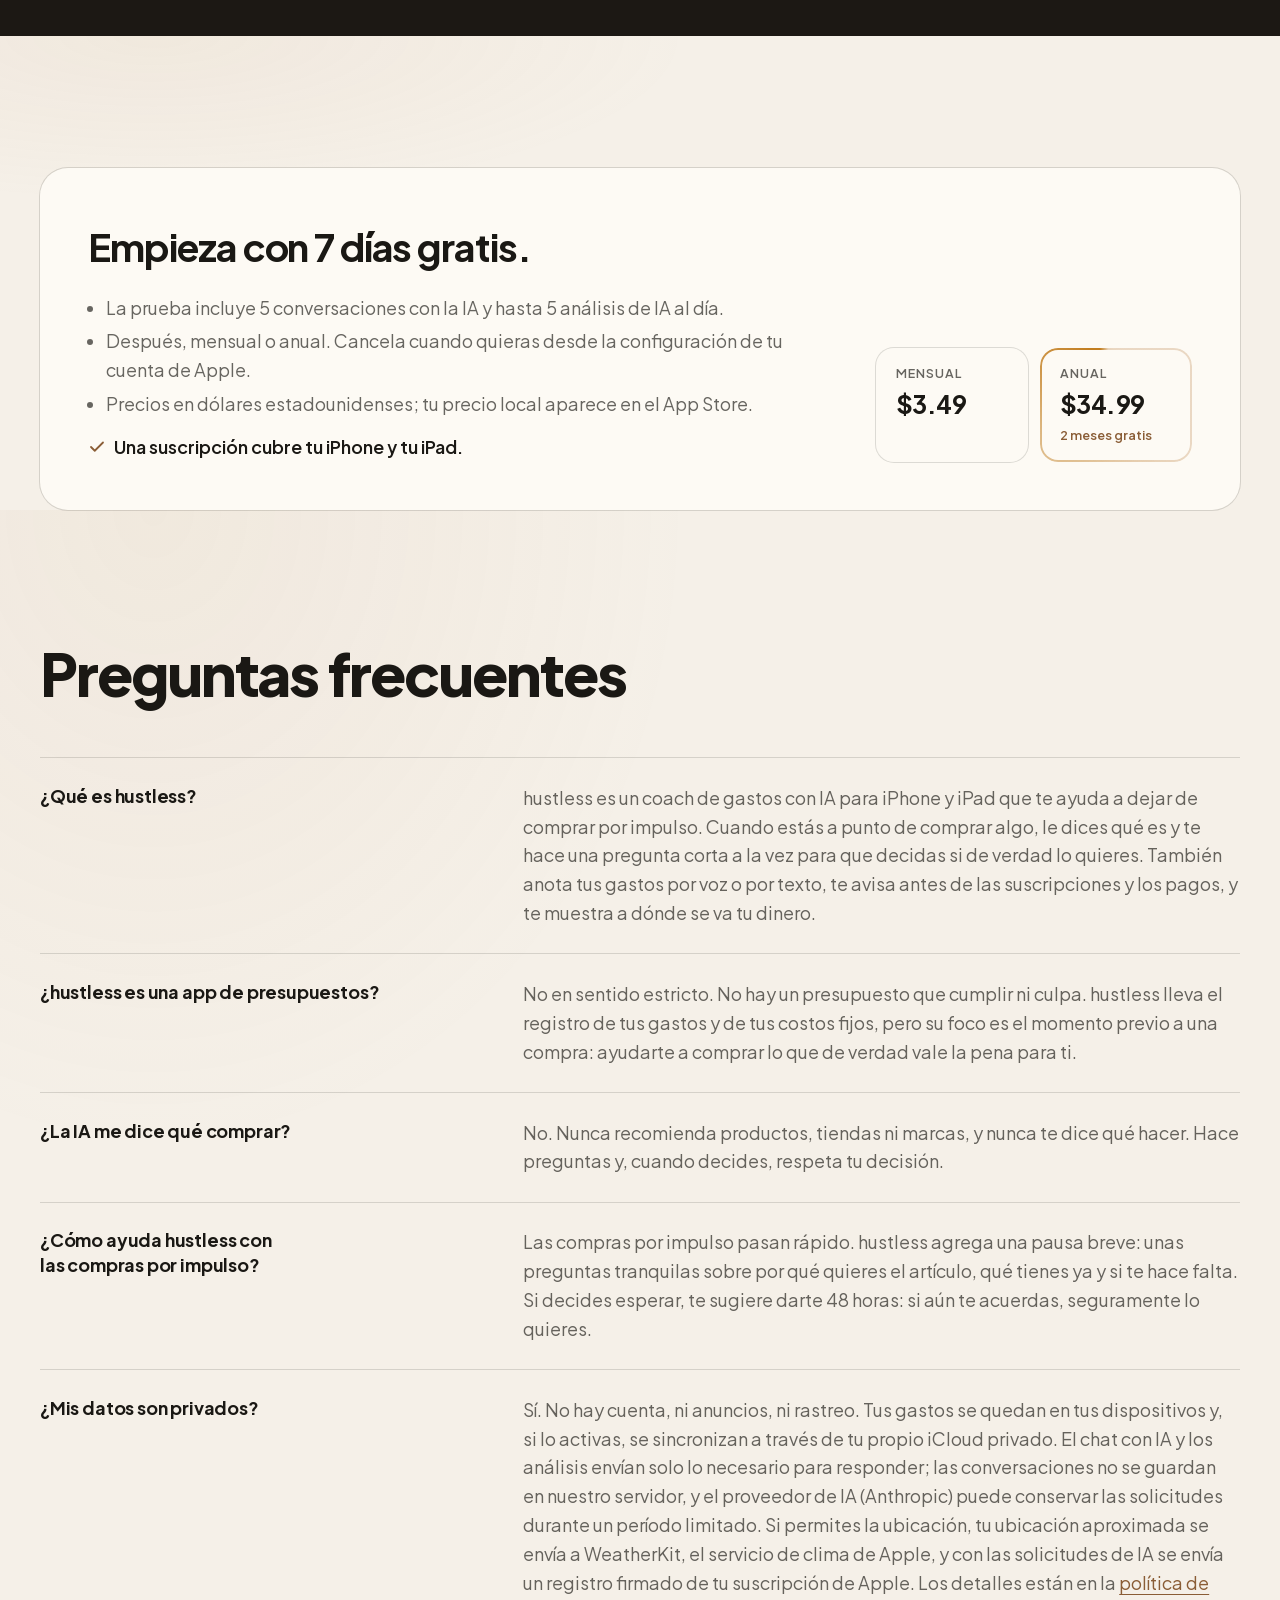
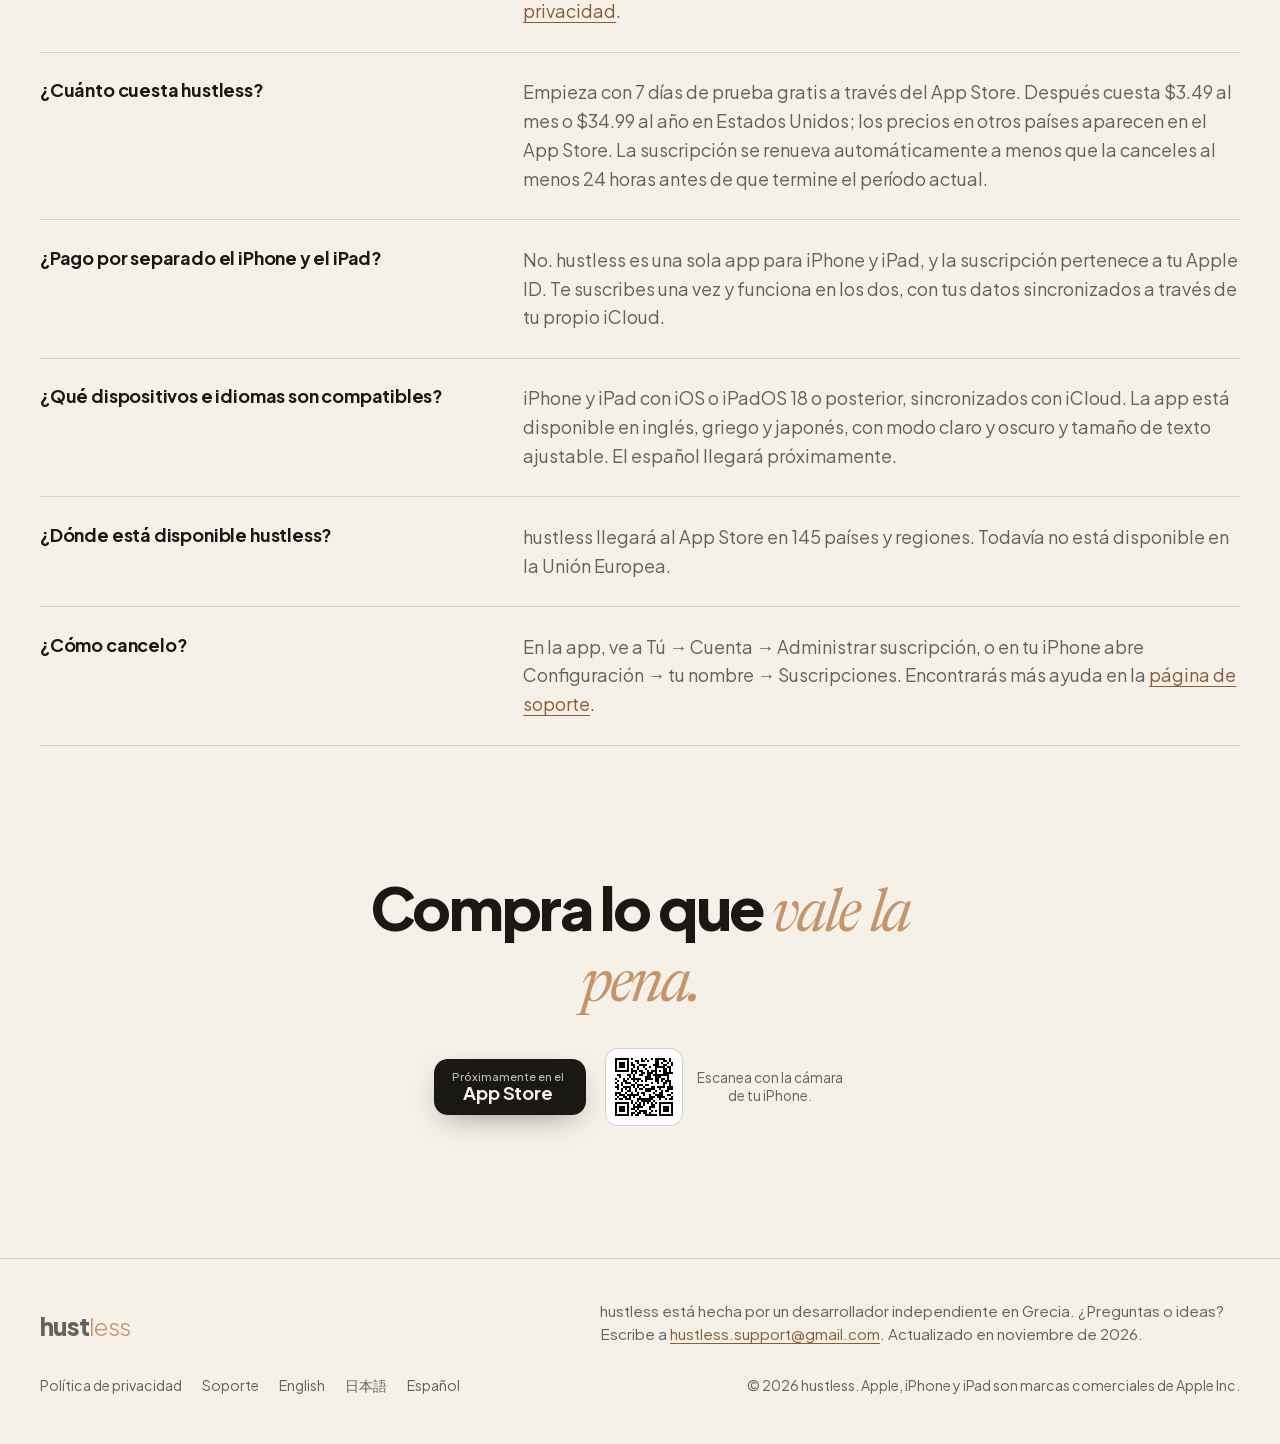
==== commit ec6e9474: "feat: official App Store badges (en, ja, es) and Spanish social preview image" ====
--- a/es/index.html
+++ b/es/index.html
@@ -24,7 +24,7 @@
 <meta property="og:title" content="hustless app — Haz una pausa antes de comprar">
 <meta property="og:description" content="Un coach con IA que te hace una pregunta a la vez antes de que compres. Registro de gastos por voz, recordatorios de suscripciones y pagos, y privado por diseño.">
 <meta property="og:url" content="https://hustless-app.github.io/es/">
-<meta property="og:image" content="https://hustless-app.github.io/og.png">
+<meta property="og:image" content="https://hustless-app.github.io/og-es.png">
 <meta property="og:image:width" content="1200">
 <meta property="og:image:height" content="630">
 <meta property="og:image:alt" content="hustless — Haz una pausa antes de comprar. Un coach de gastos con IA para iPhone.">
@@ -73,7 +73,7 @@
       "dateModified": "2026-11-04",
       "primaryImageOfPage": {
         "@type": "ImageObject",
-        "url": "https://hustless-app.github.io/og.png",
+        "url": "https://hustless-app.github.io/og-es.png",
         "width": 1200,
         "height": 630
       }
@@ -158,7 +158,7 @@
         "https://hustless-app.github.io/assets/img/06-calendar-800.webp",
         "https://hustless-app.github.io/assets/img/ipad-en-insights-1120.webp"
       ],
-      "image": "https://hustless-app.github.io/og.png",
+      "image": "https://hustless-app.github.io/og-es.png",
       "dateModified": "2026-10-31"
     },
     {
@@ -257,8 +257,8 @@
           </span>
           <a class="when-live" href="https://apps.apple.com/app/id6826845830?ct=landing-hero">
             <picture>
-              <source srcset="/assets/img/badge-en-us-white.svg" media="(prefers-color-scheme: dark)">
-              <img src="/assets/img/badge-en-us-black.svg" alt="Descargar en el App Store" width="150" height="50">
+              <source srcset="/assets/img/badge-es-mx-white.svg" media="(prefers-color-scheme: dark)">
+              <img src="/assets/img/badge-es-mx-black.svg" alt="Descargar en el App Store" width="150" height="50">
             </picture>
           </a>
           <div class="qr">
@@ -999,8 +999,8 @@
         </span>
         <a class="when-live" href="https://apps.apple.com/app/id6826845830?ct=landing-footer">
           <picture>
-            <source srcset="/assets/img/badge-en-us-white.svg" media="(prefers-color-scheme: dark)">
-            <img src="/assets/img/badge-en-us-black.svg" alt="Descargar en el App Store" width="150" height="50">
+            <source srcset="/assets/img/badge-es-mx-white.svg" media="(prefers-color-scheme: dark)">
+            <img src="/assets/img/badge-es-mx-black.svg" alt="Descargar en el App Store" width="150" height="50">
           </picture>
         </a>
         <div class="qr">
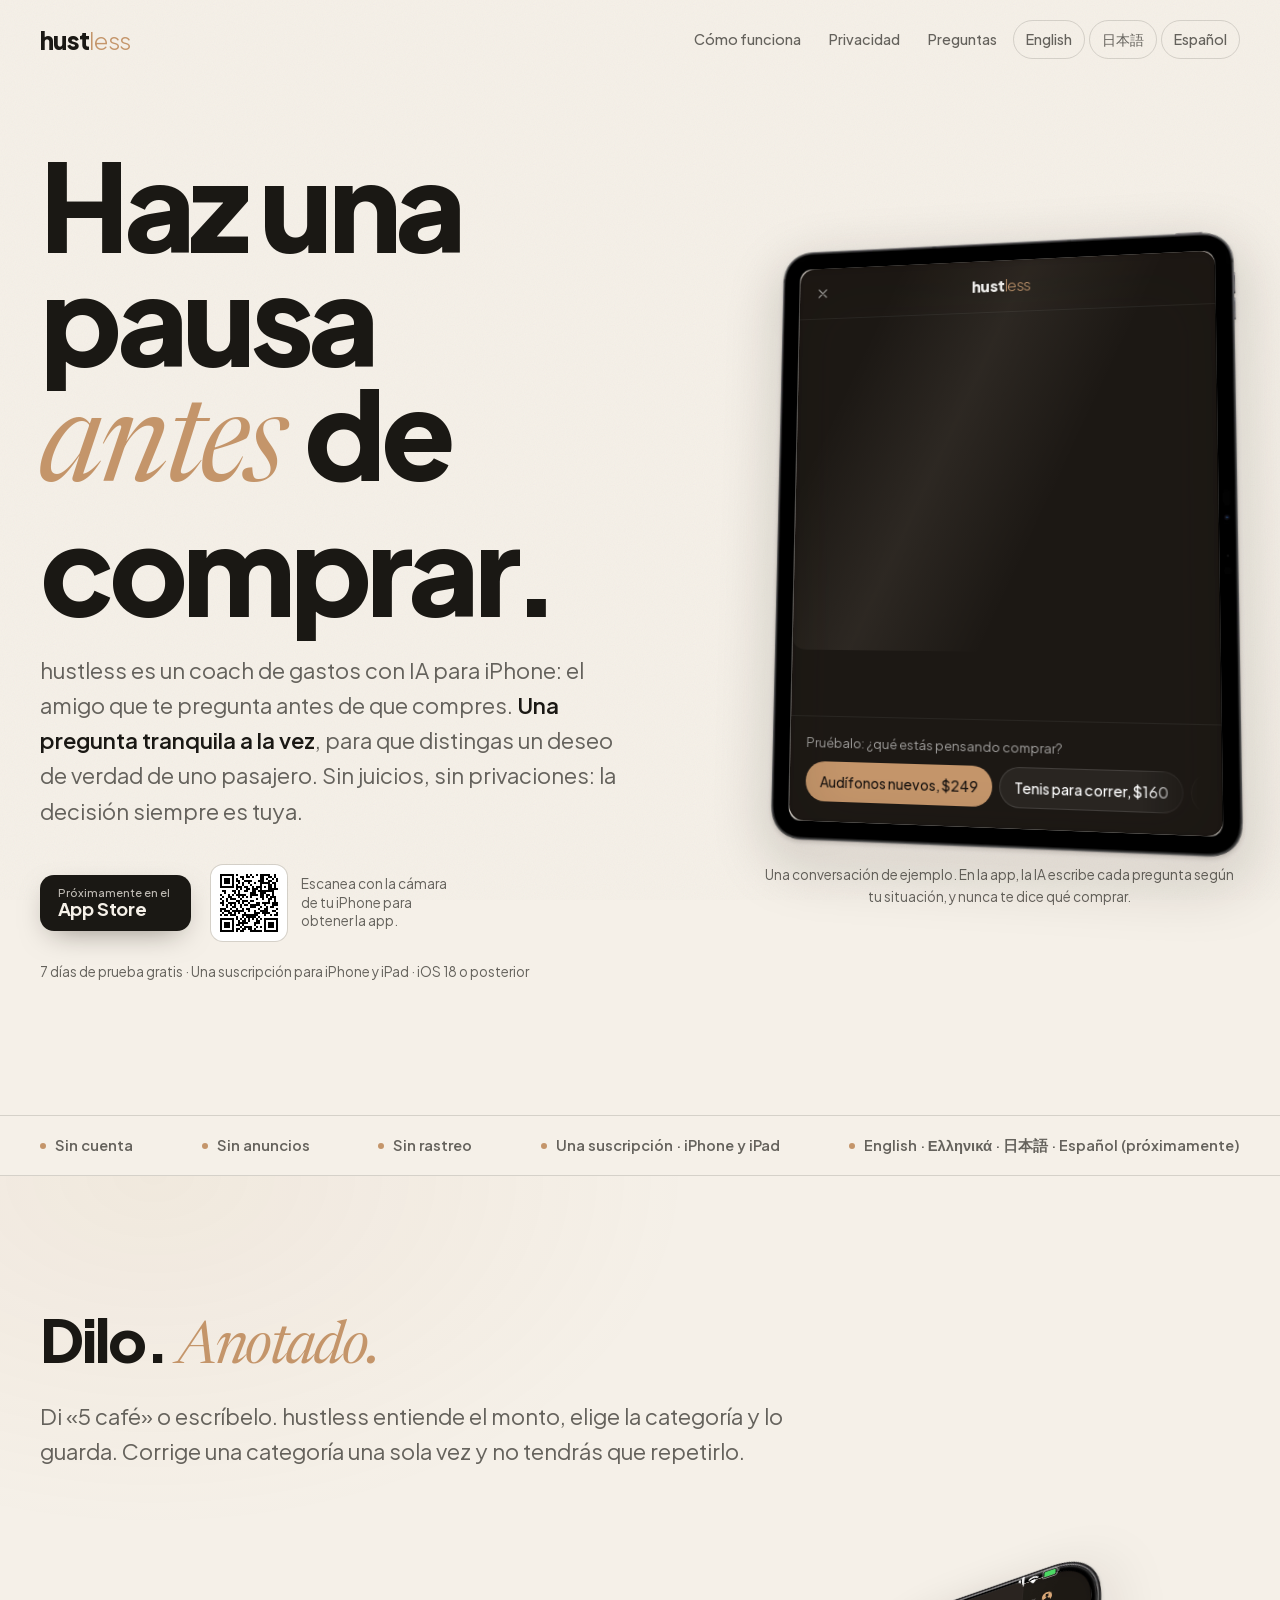
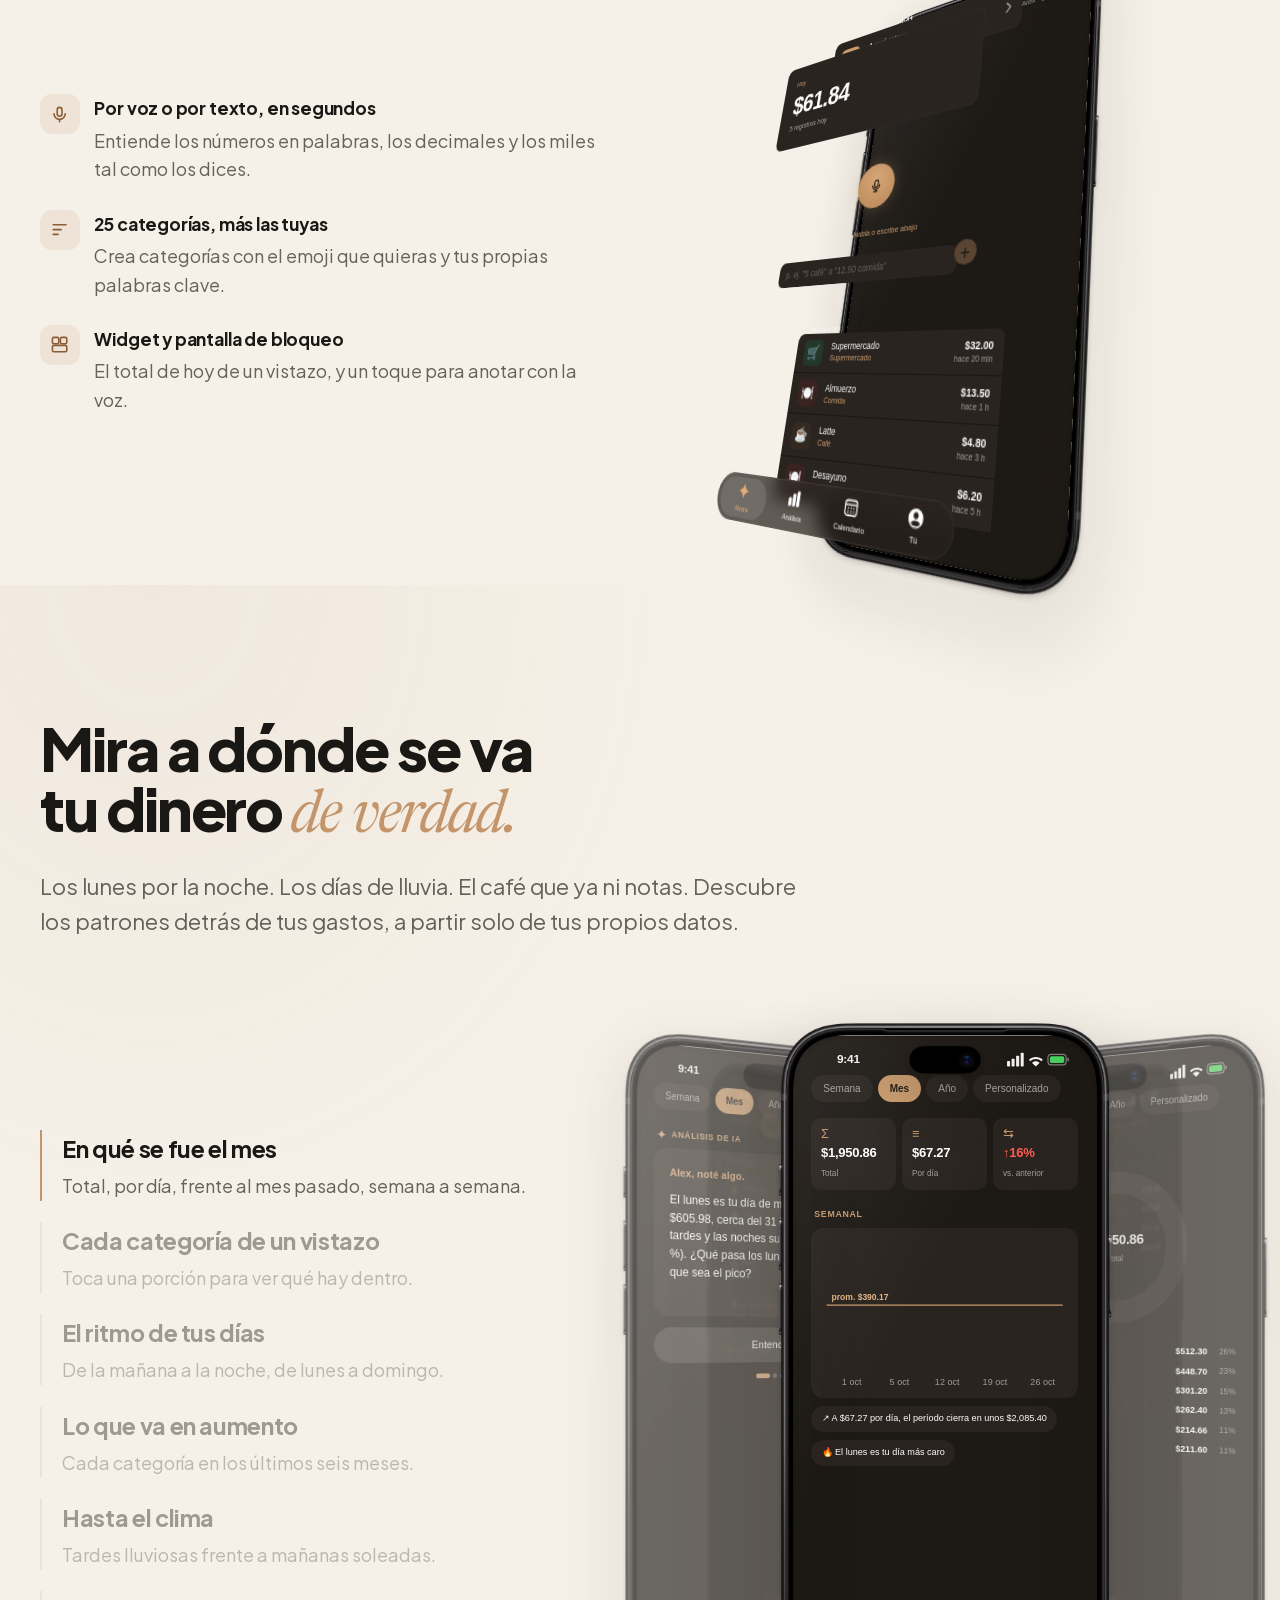
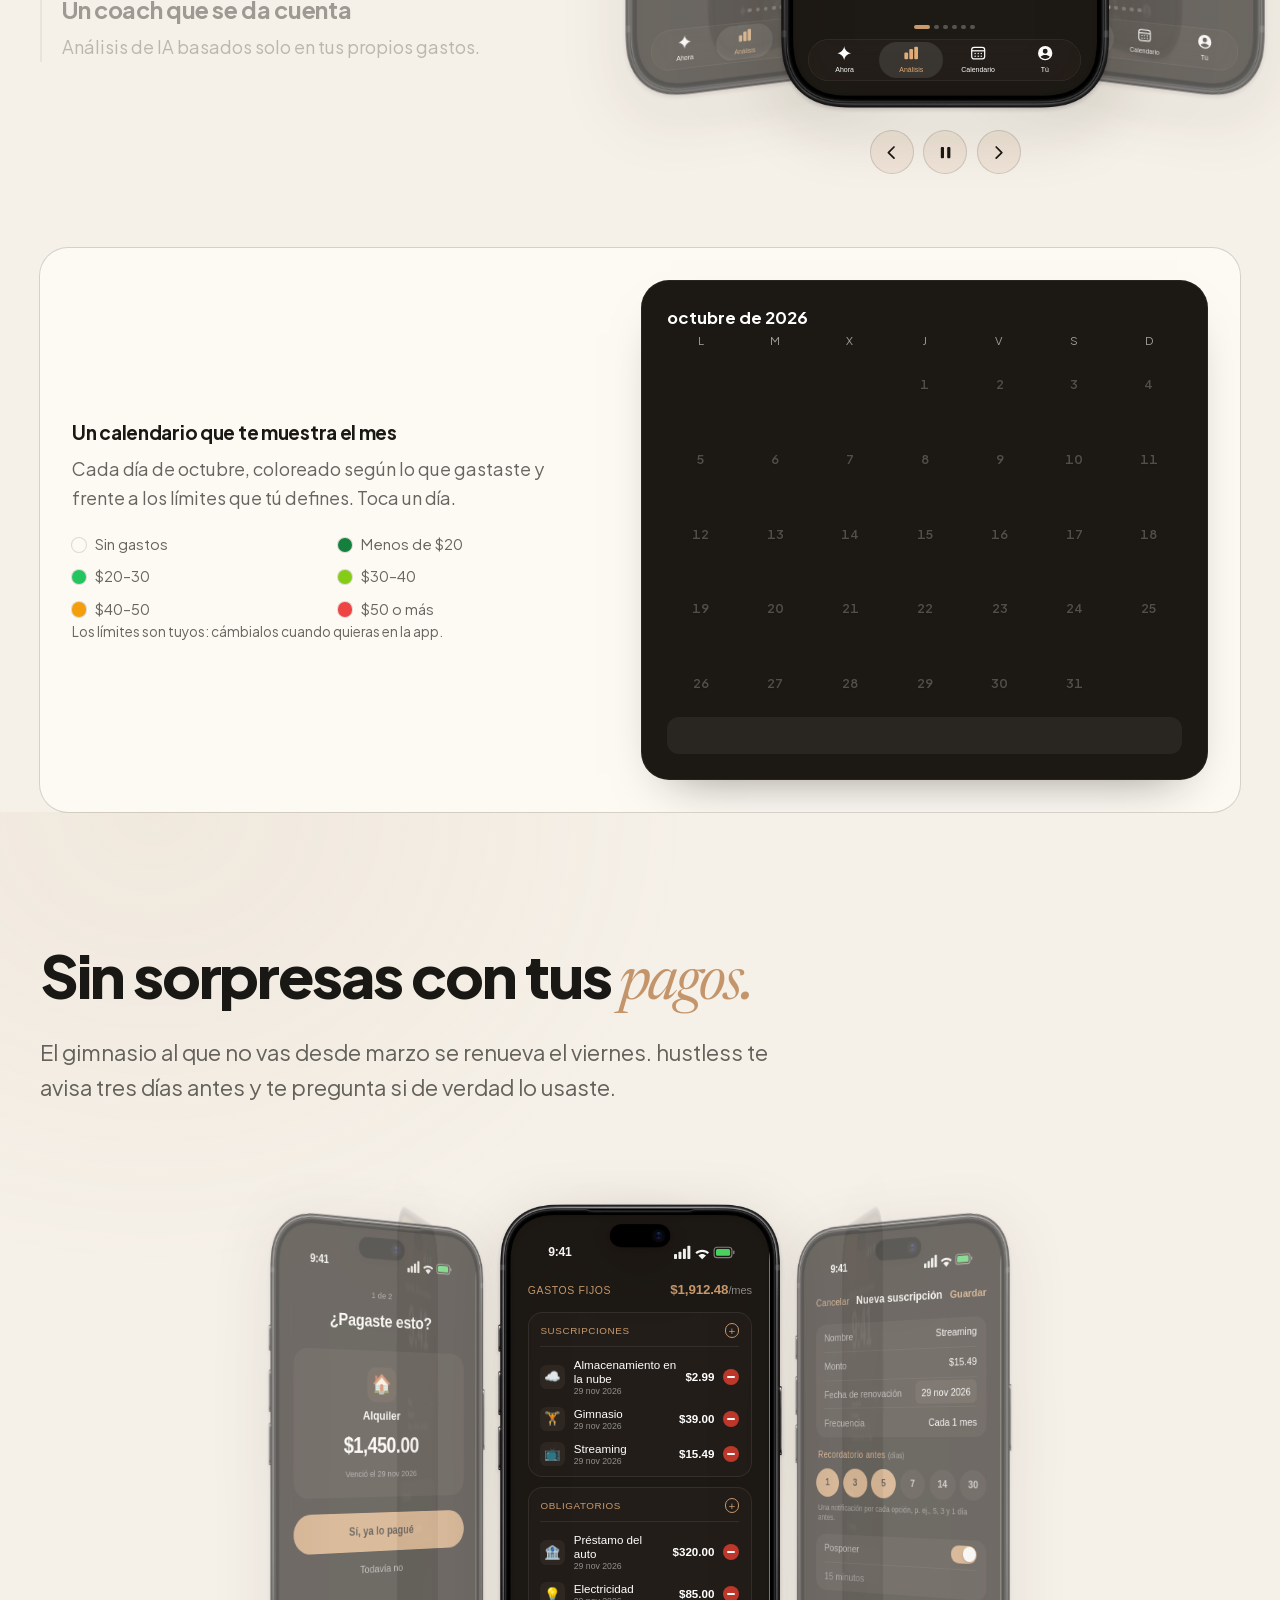
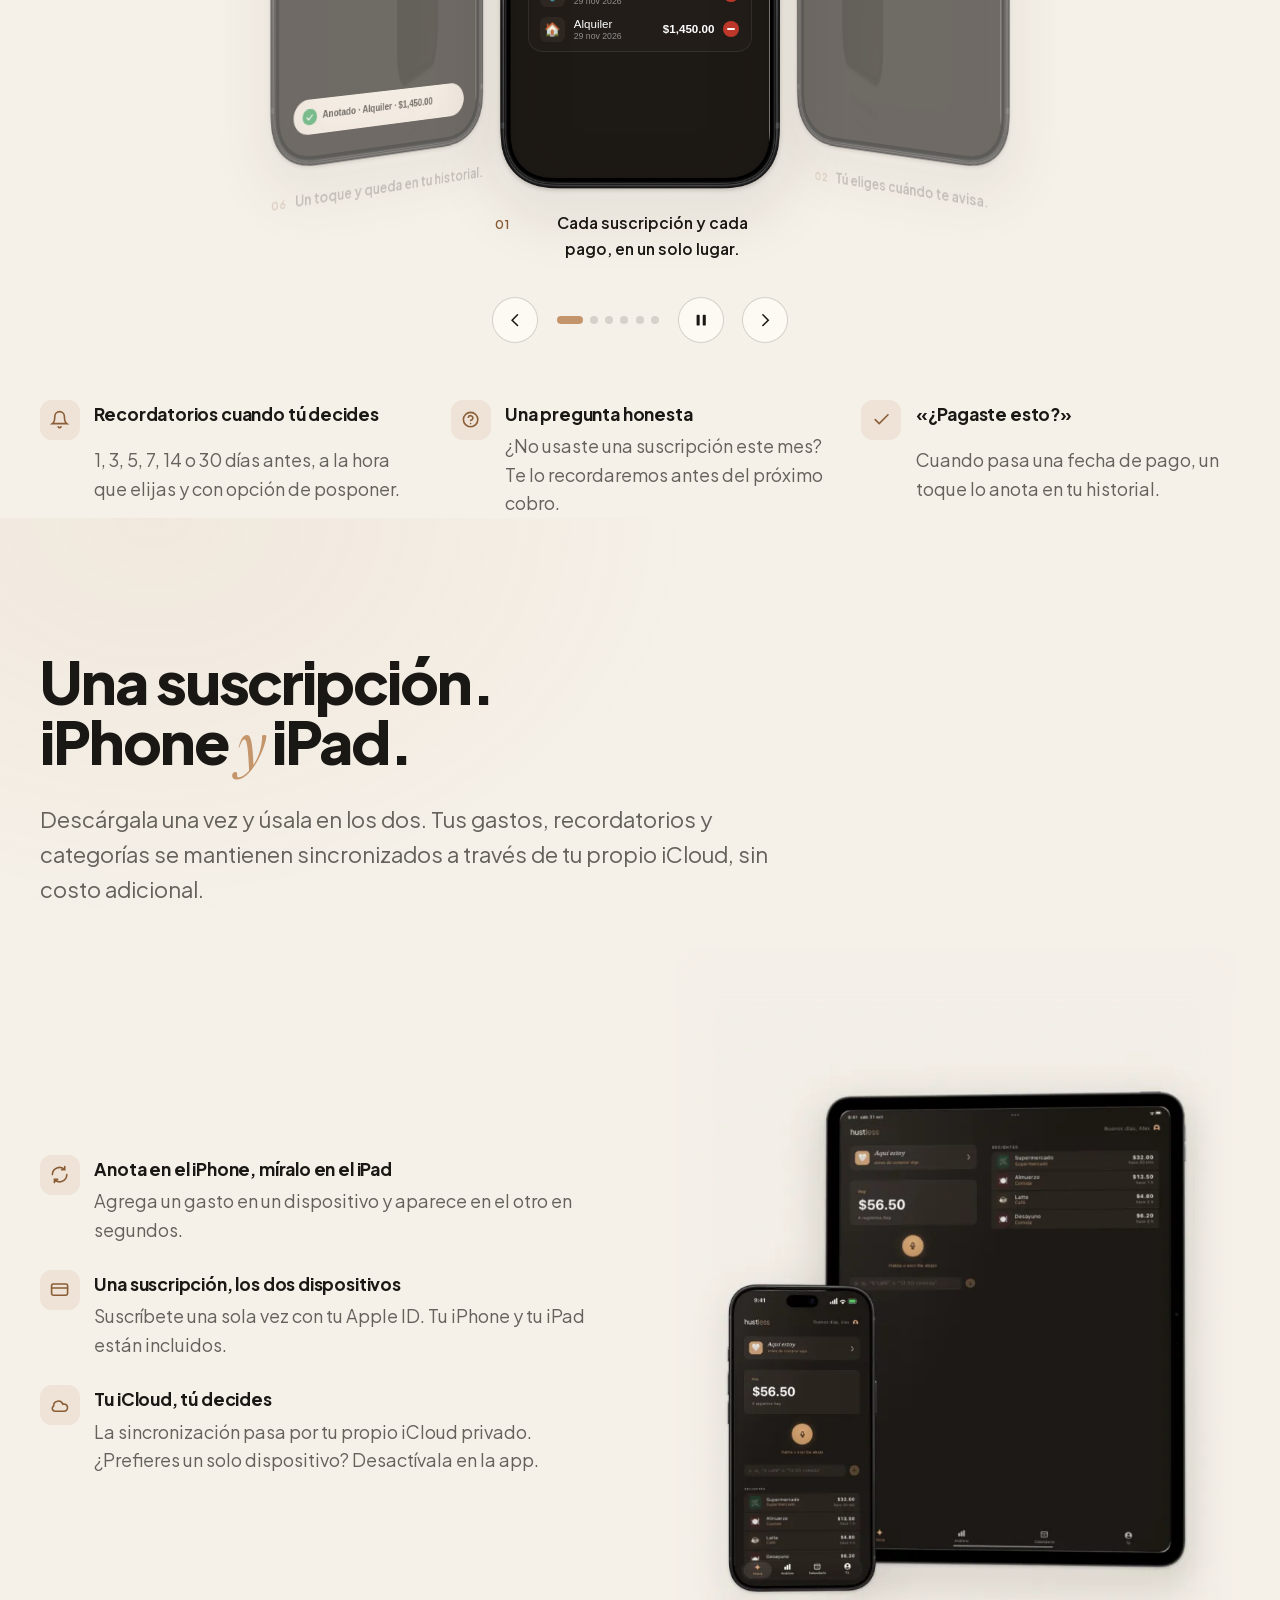
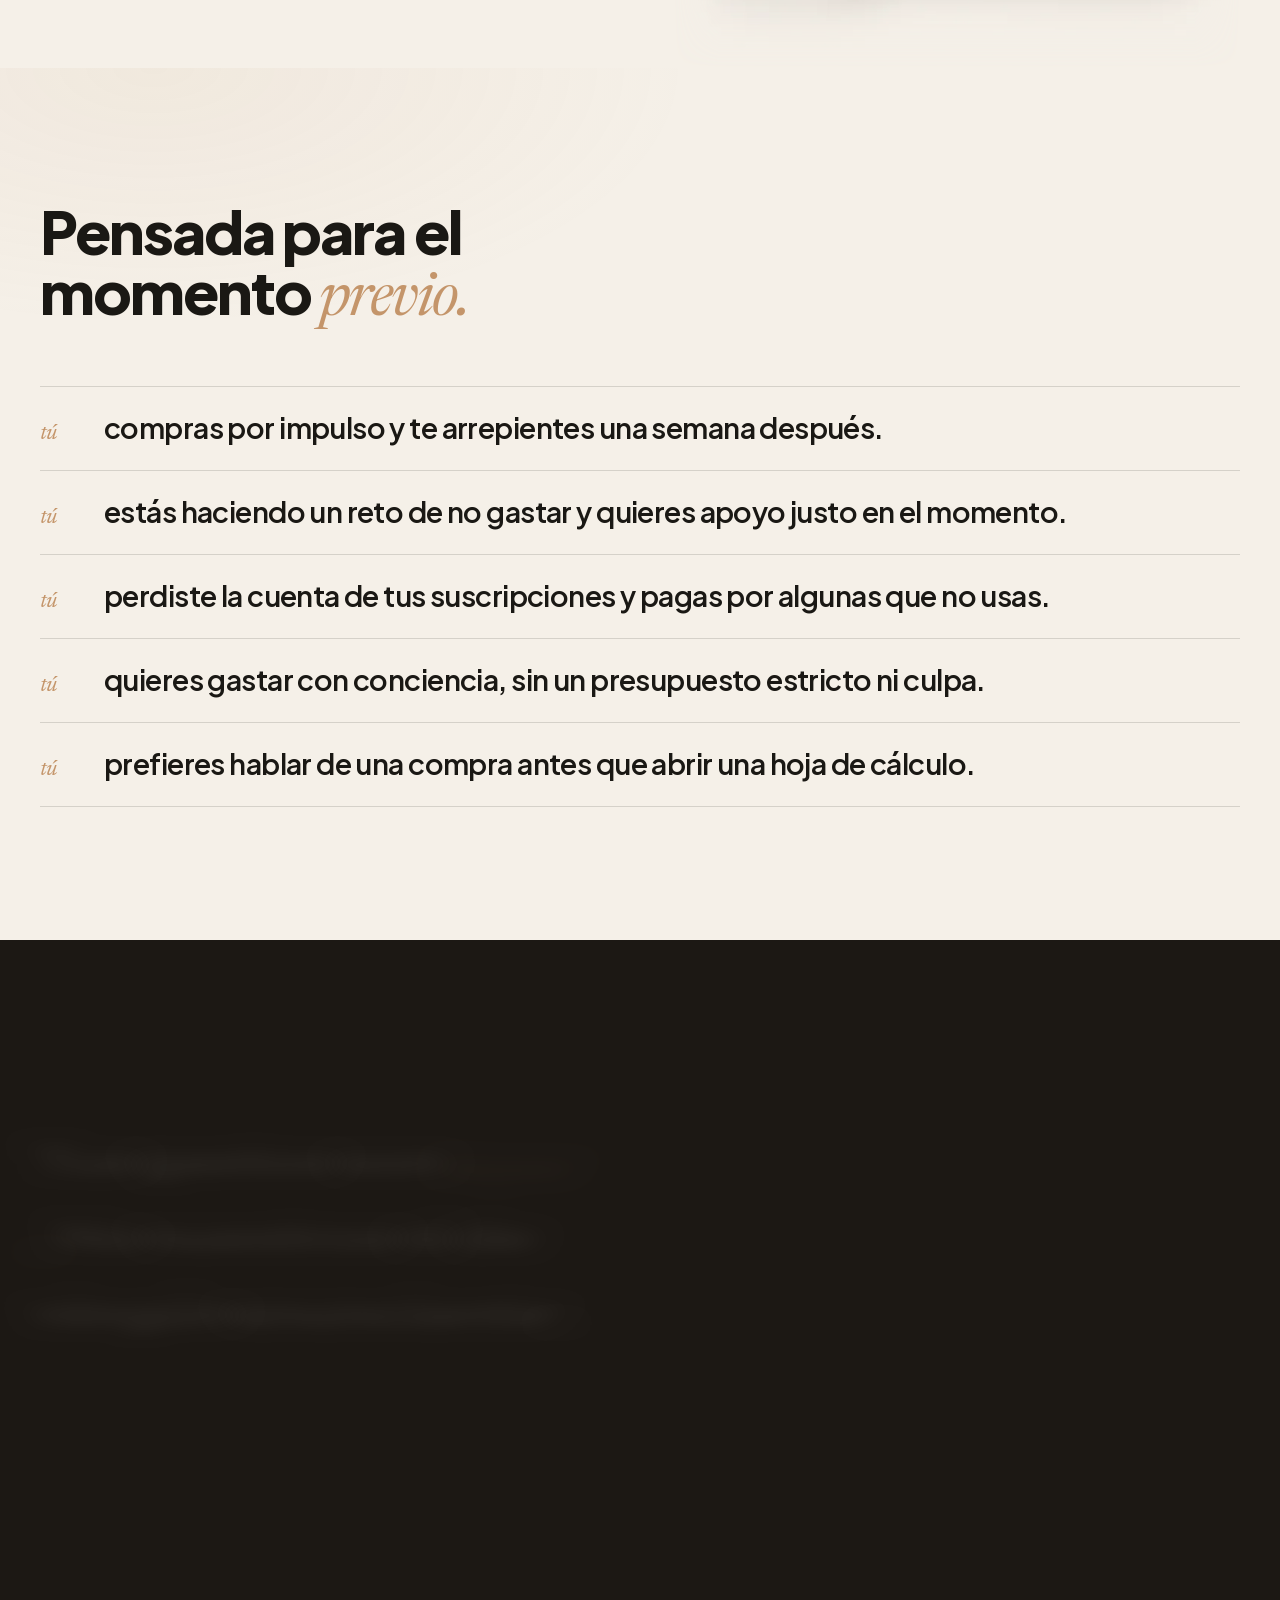
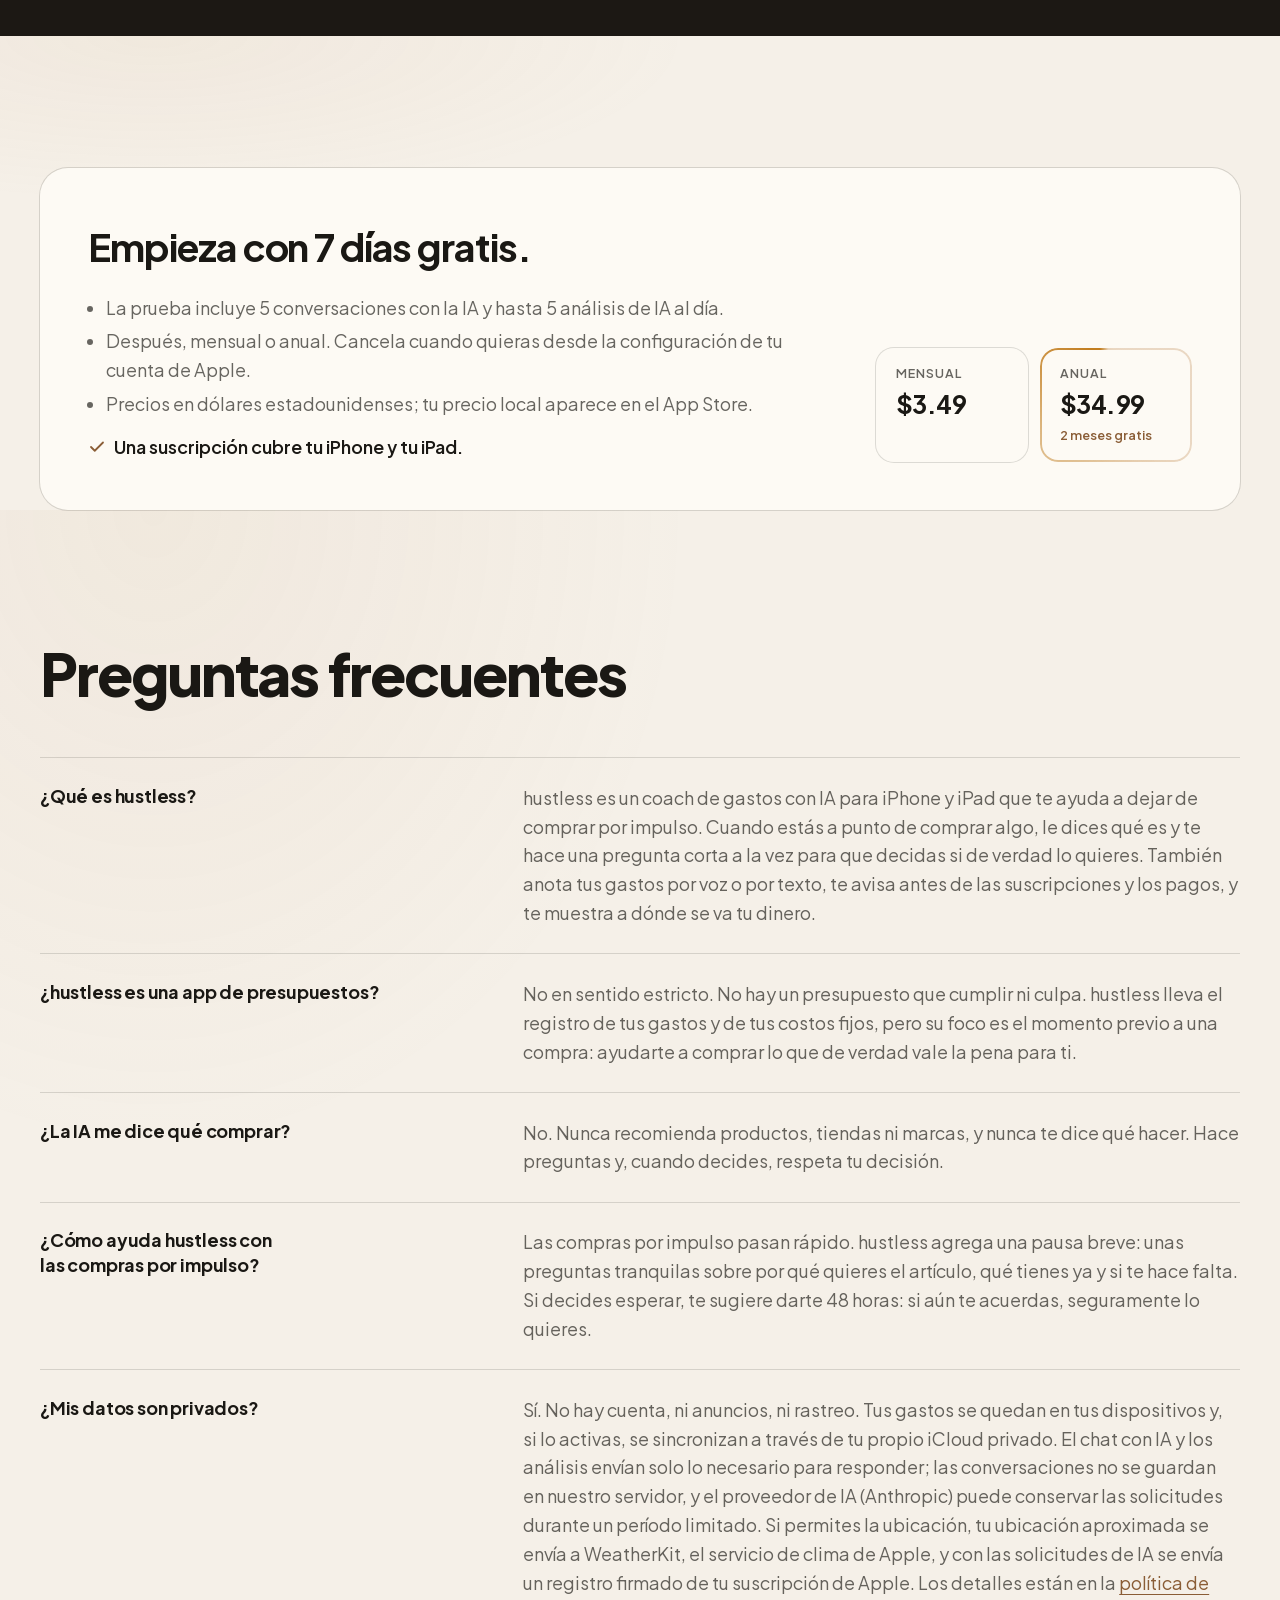
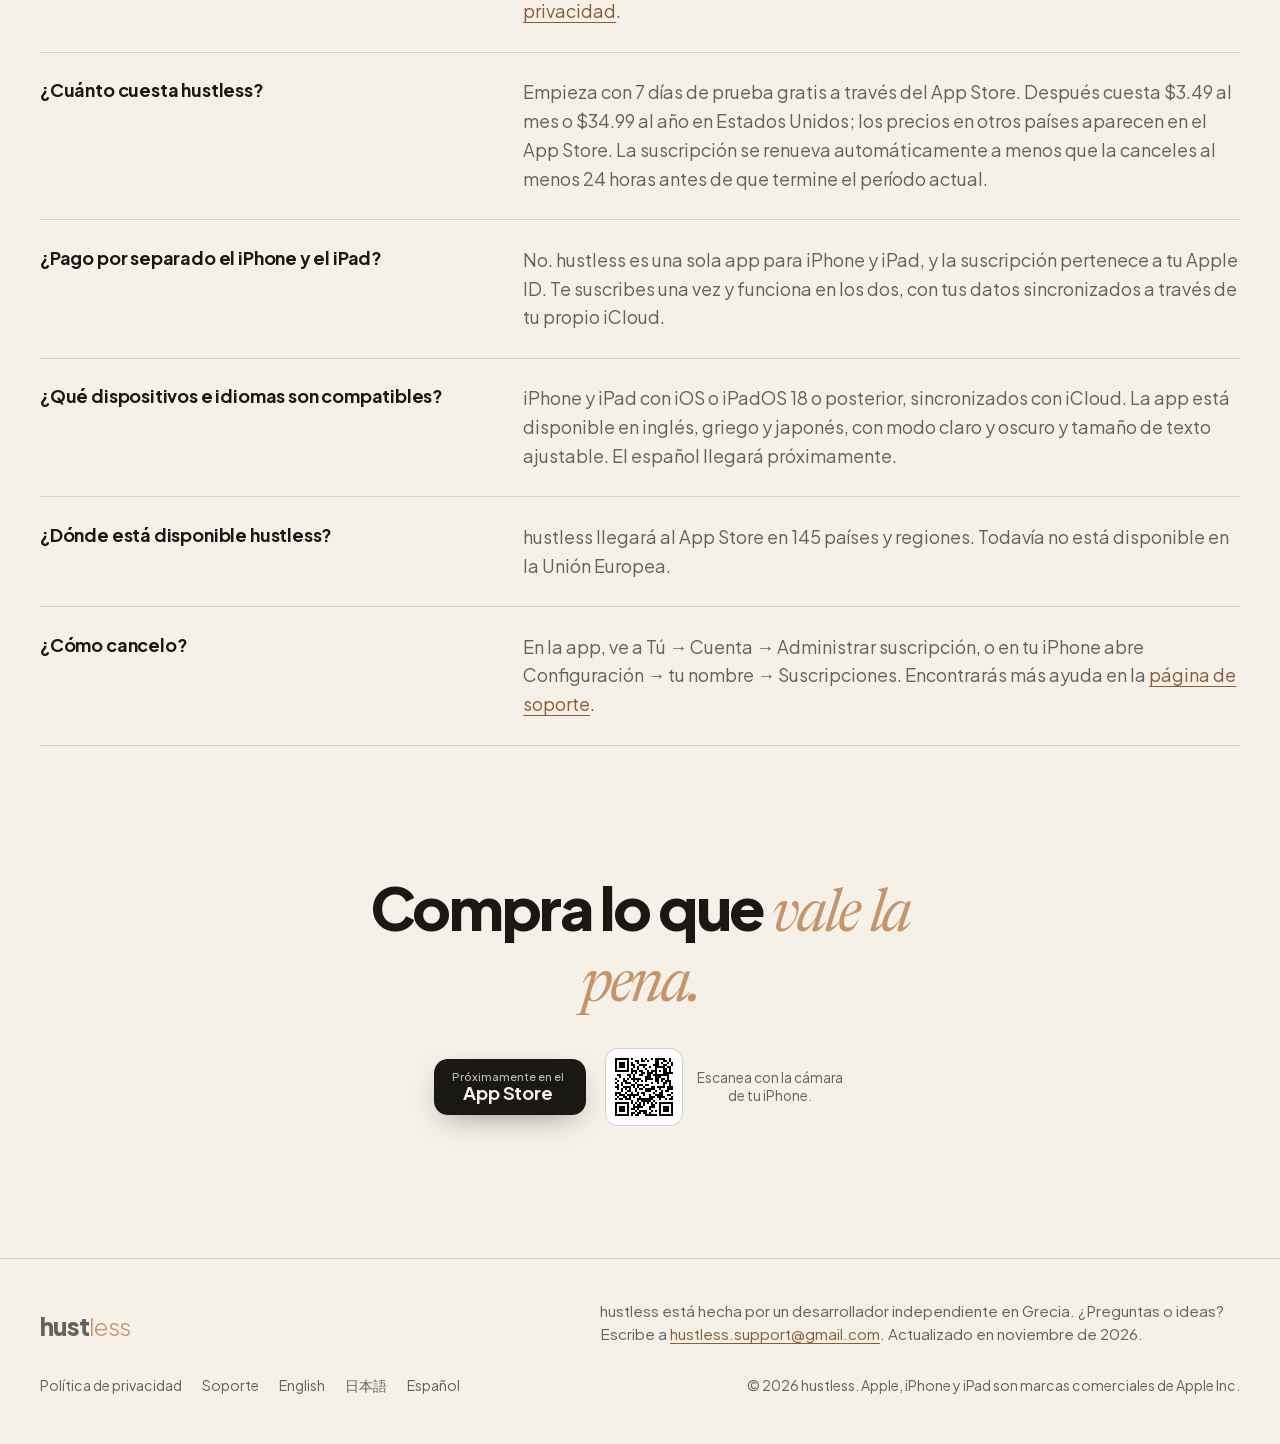
==== commit 8651f163: "fix: remove the sync-video play button; retry autoplay on canplay, return to tab and first touch" ====
--- a/es/index.html
+++ b/es/index.html
@@ -40,7 +40,7 @@
 <link rel="preload" href="/assets/fonts/jakarta-latin.woff2" as="font" type="font/woff2" crossorigin>
 <link rel="stylesheet" href="/assets/landing.css?v=20261102s">
 <link rel="stylesheet" href="/assets/scenes.css?v=20261102s">
-<link rel="stylesheet" href="/assets/c/c.css?v=20261102s">
+<link rel="stylesheet" href="/assets/c/c.css?v=20261104a">
 <script src="/assets/early.js?v=20261102s"></script>
 <script src="/assets/demo.js?v=20261102s" defer></script>
 <script src="/assets/live.js?v=20261102s" defer></script>
@@ -48,7 +48,7 @@
 <script src="/assets/vendor/ScrollTrigger.min.js?v=3.13.0" defer></script>
 <script src="/assets/scenes.js?v=20261102s" defer></script>
 <script src="/assets/vendor/lenis.min.js?v=1.1.13" defer></script>
-<script src="/assets/c/c.js?v=20261102s" defer></script>
+<script src="/assets/c/c.js?v=20261104a" defer></script>
 
 <script type="application/ld+json">
 {
--- a/assets/c/c.css
+++ b/assets/c/c.css
@@ -336,13 +336,5 @@
 .manifesto { min-height: 0; }
 .rail.is-ring .rc[data-clone] { display: none; }
 
-/* when a phone refuses to autoplay the video, a tap starts it */
+/* positioning context for the sync video */
 .devices-video { position: relative; }
-.video-play {
-  position: absolute; left: 50%; top: 50%; translate: -50% -50%; width: 4.25rem; height: 4.25rem; border-radius: 50%; border: 0; padding: 0;
-  display: grid; place-items: center; cursor: pointer; color: #1d1915; background: var(--accent);
-  box-shadow: 0 0 0 6px rgba(196, 149, 106, 0.25), 0 12px 30px -8px rgba(0, 0, 0, 0.5);
-}
-.video-play[hidden] { display: none; }
-.video-play svg { width: 1.8rem; height: 1.8rem; margin-left: 0.15rem; }
-.video-play:focus-visible { outline: 2px solid var(--accent-ink); outline-offset: 3px; }
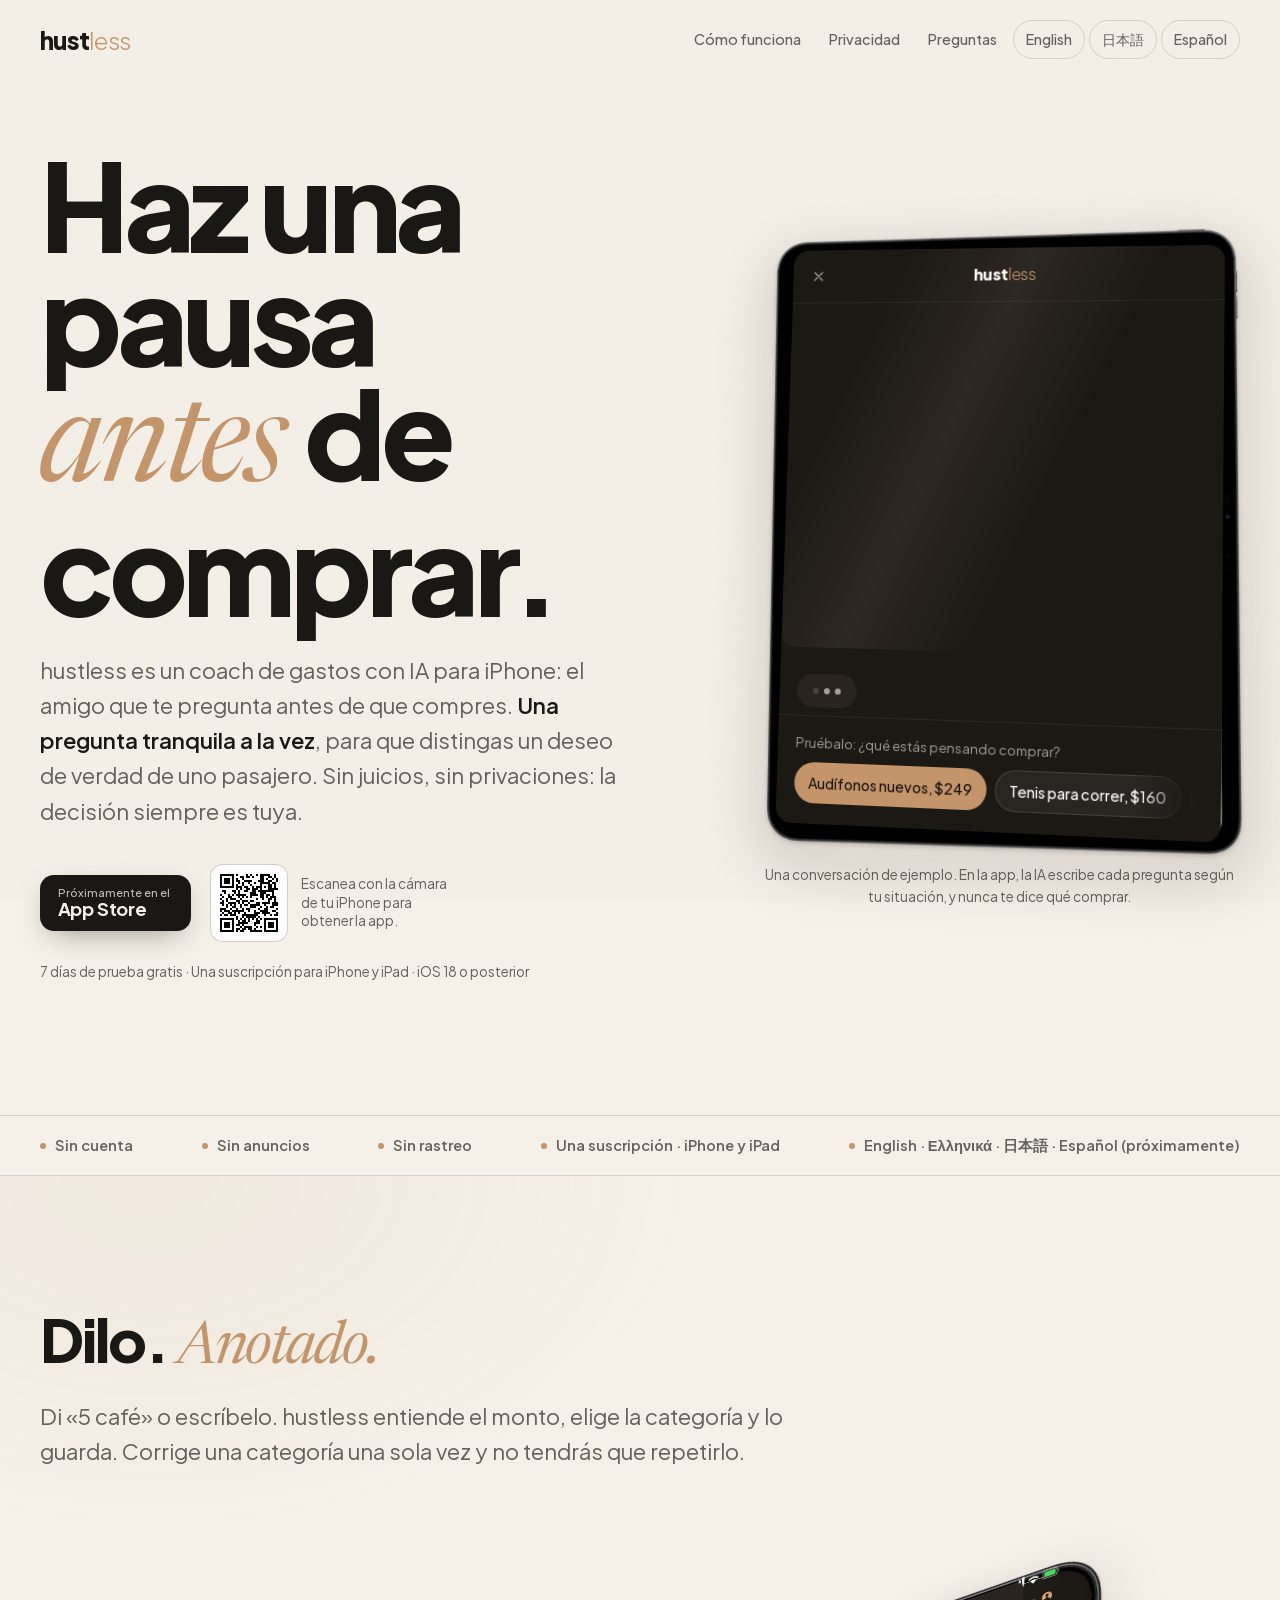
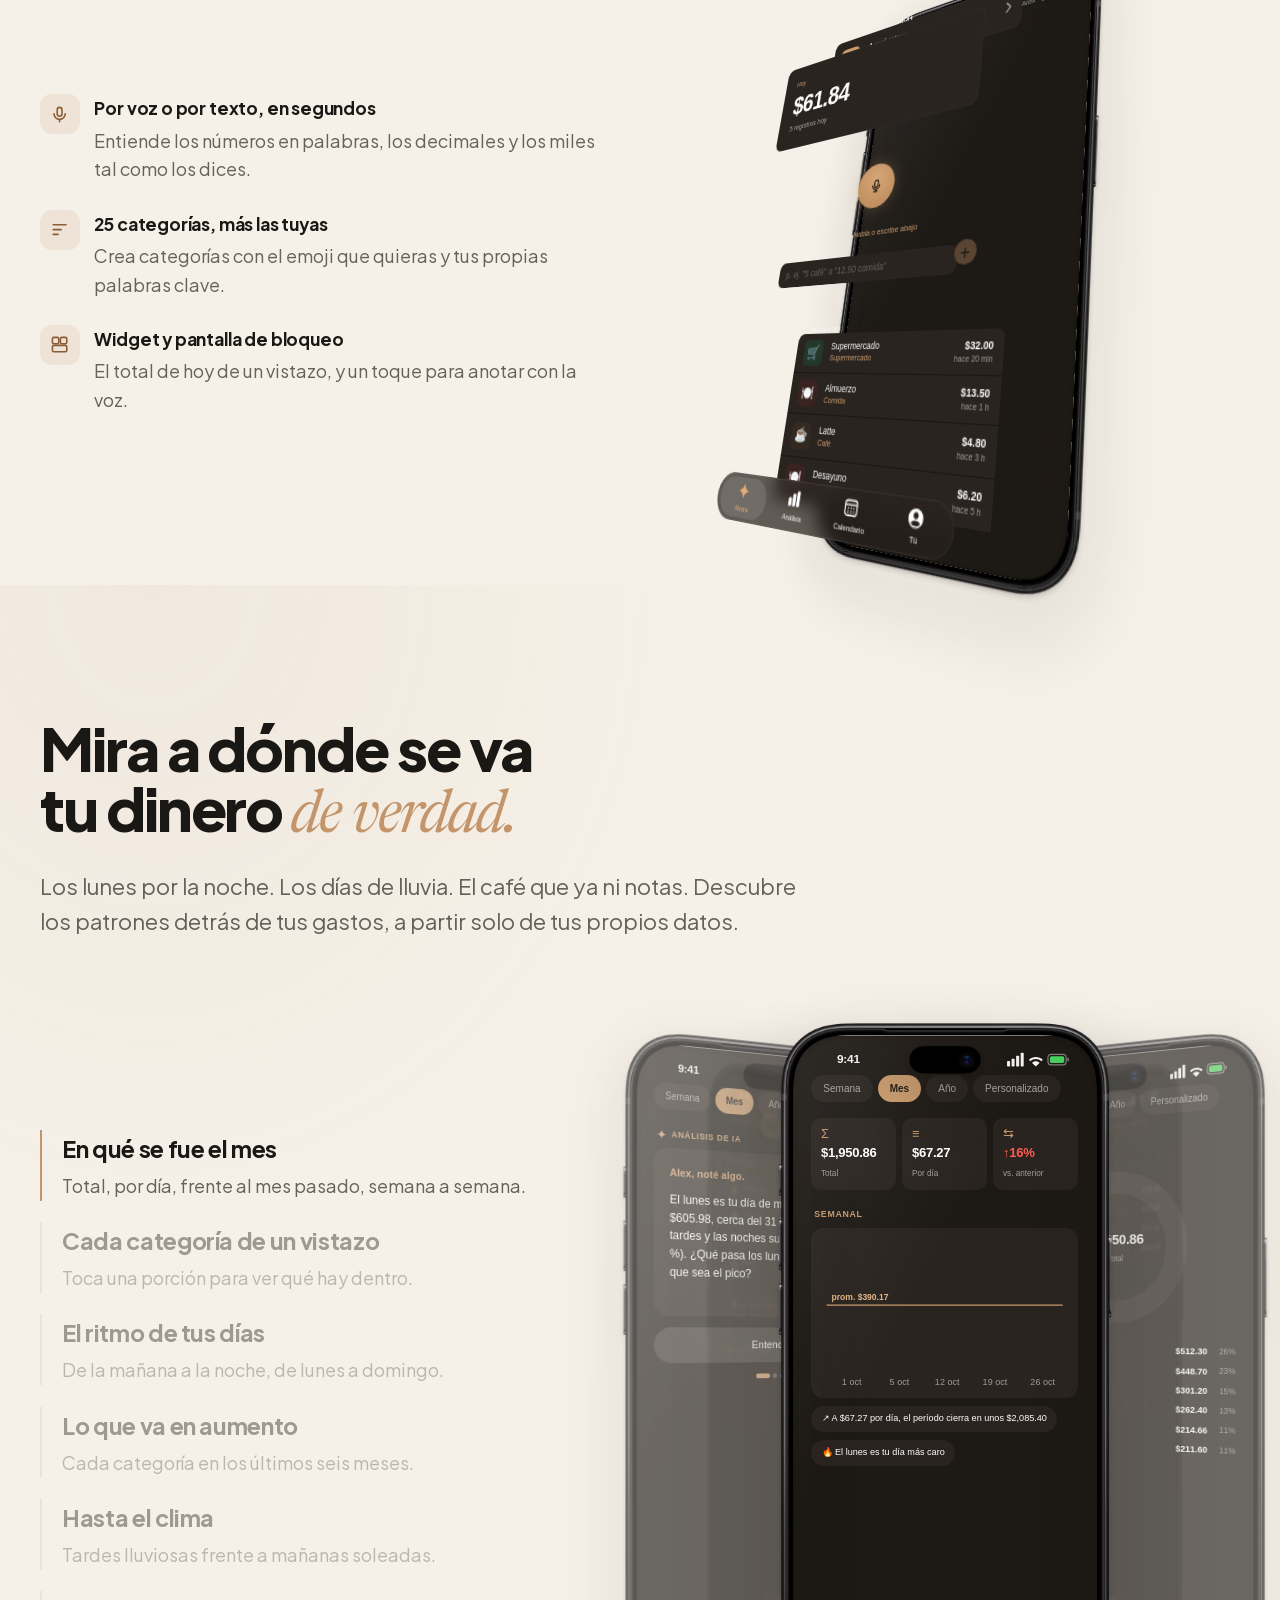
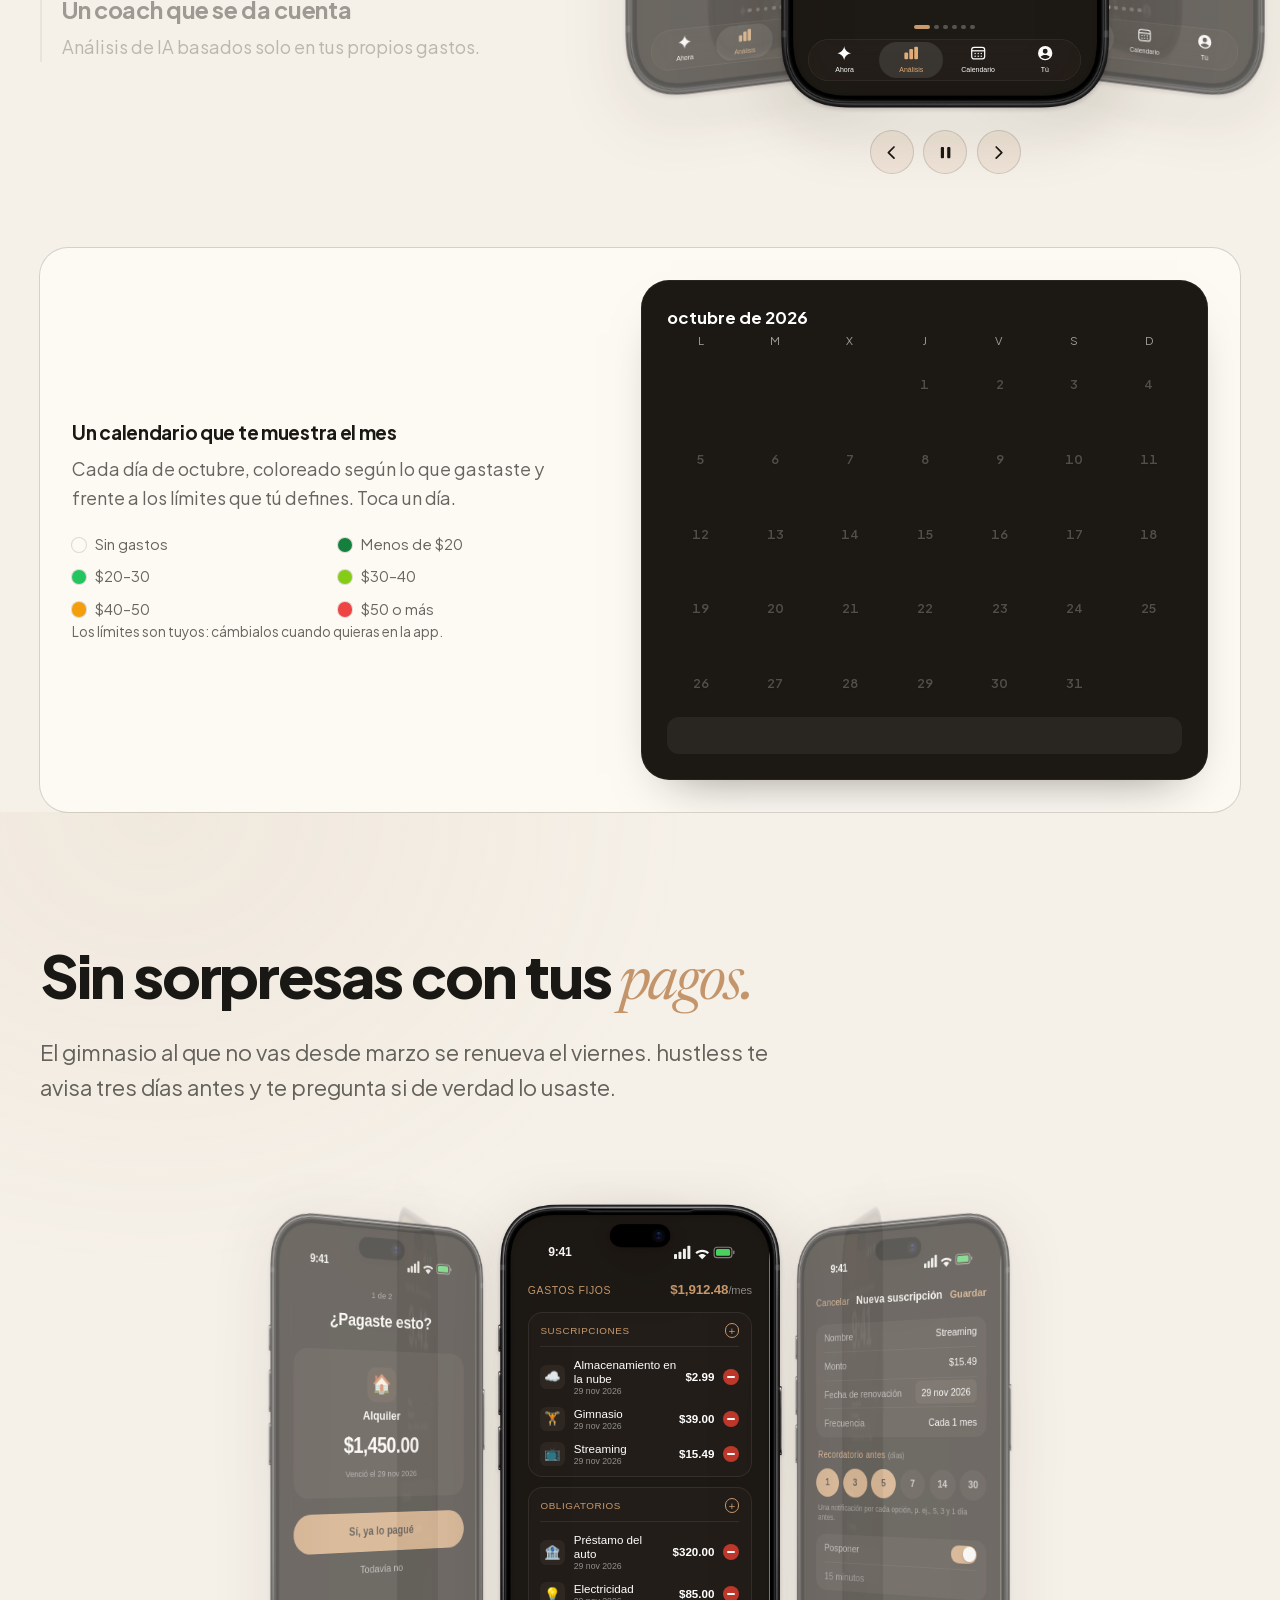
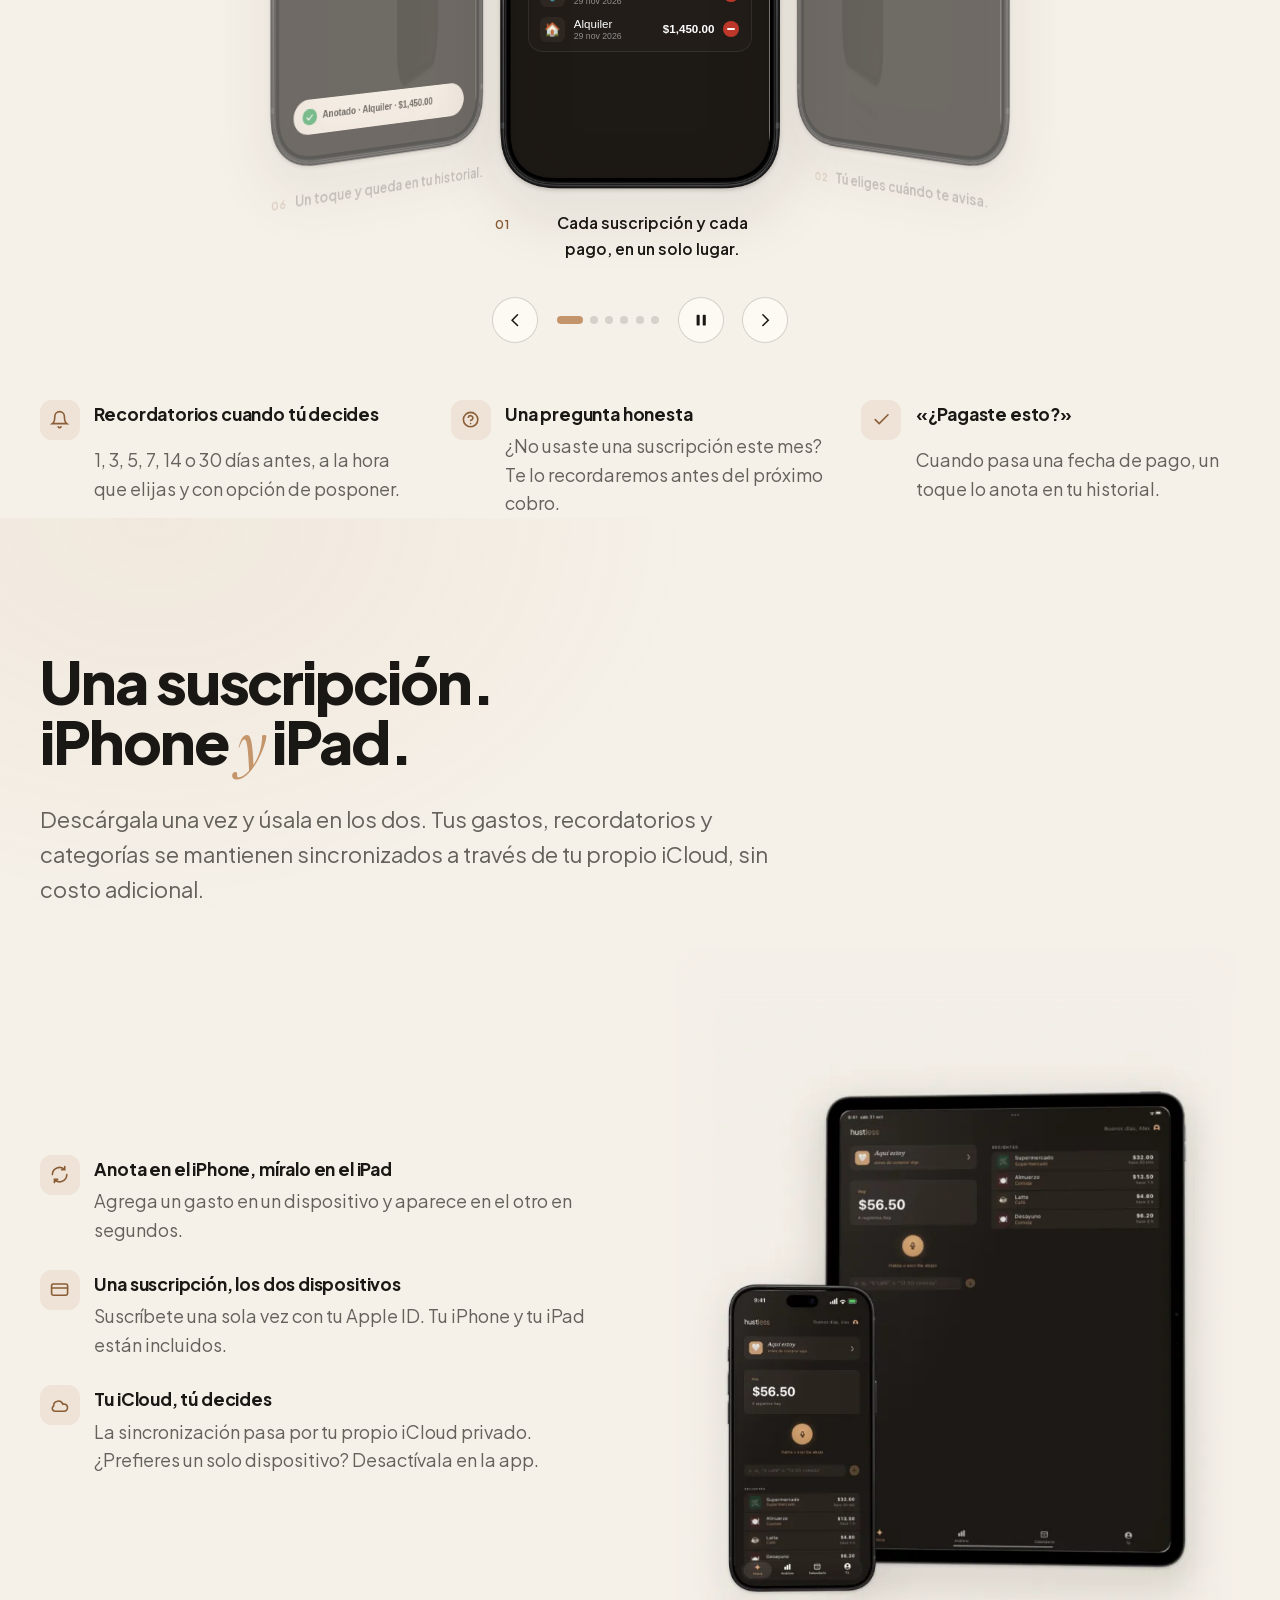
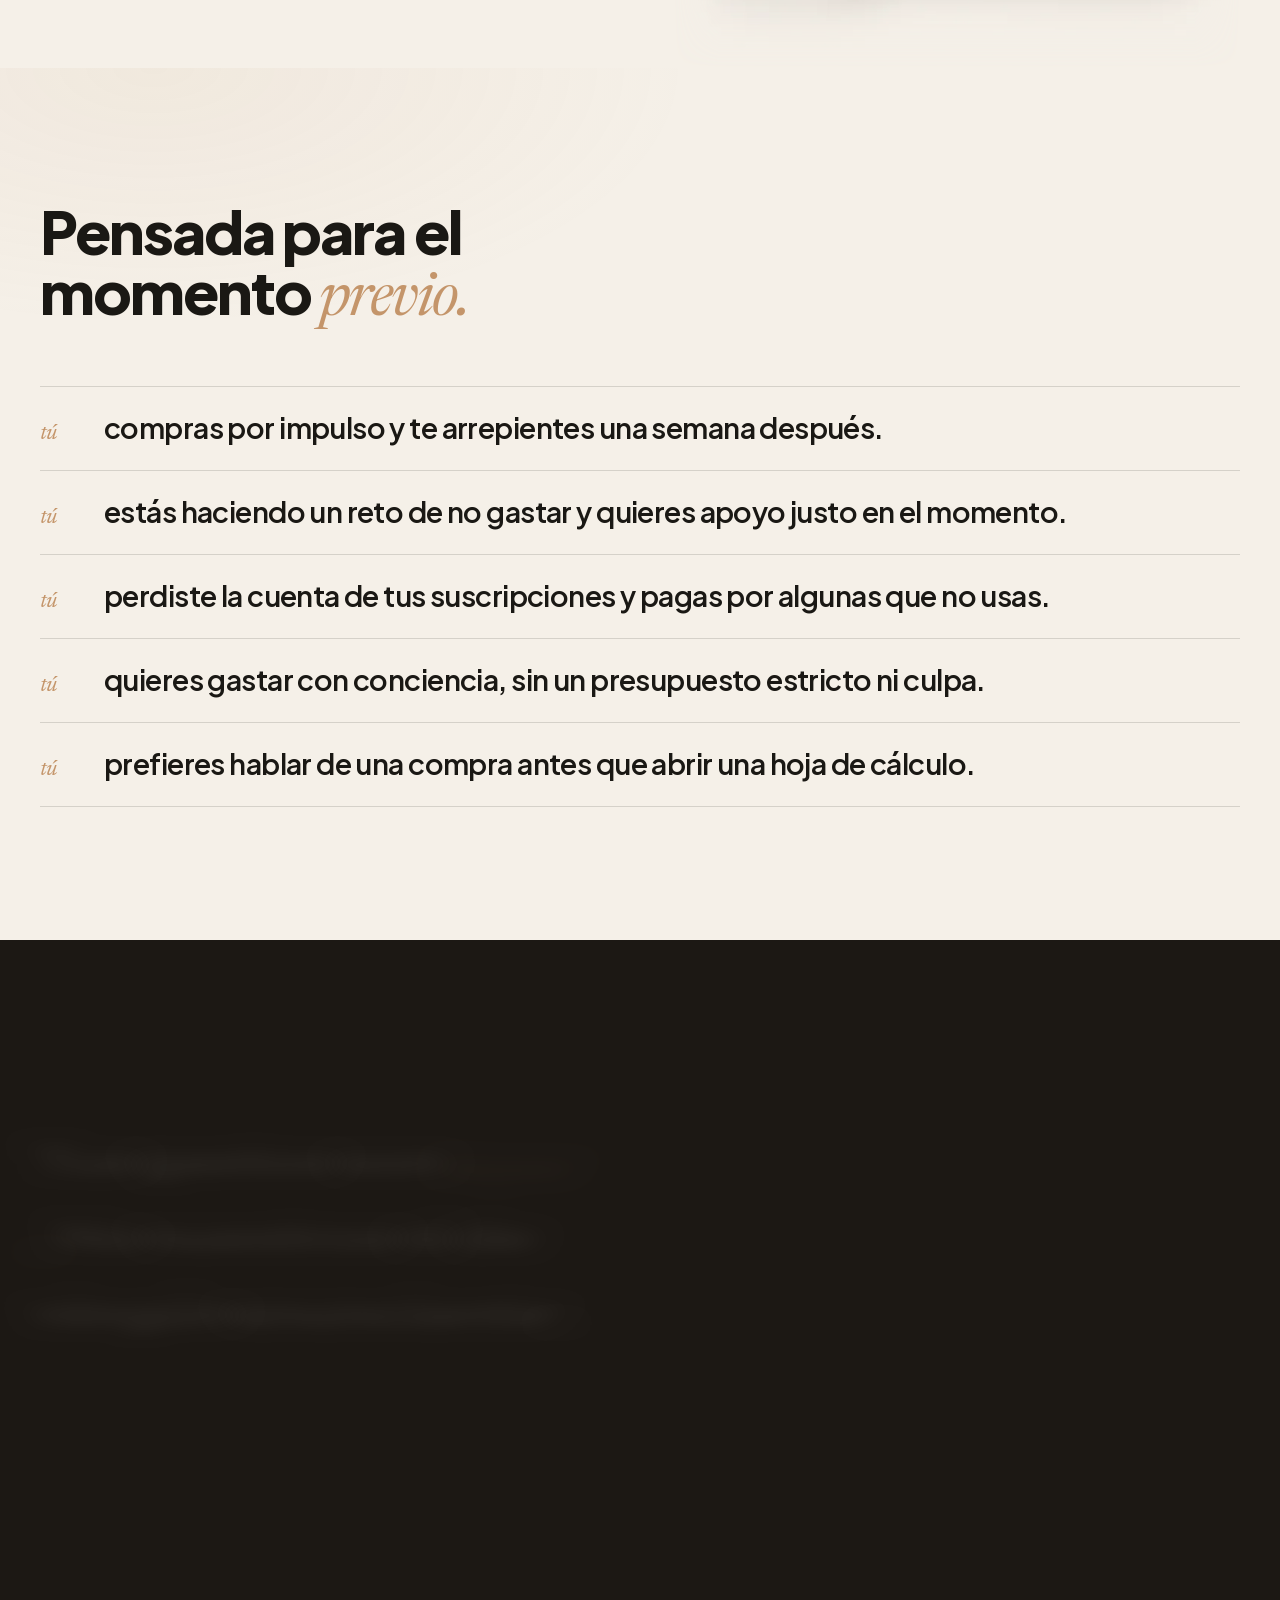
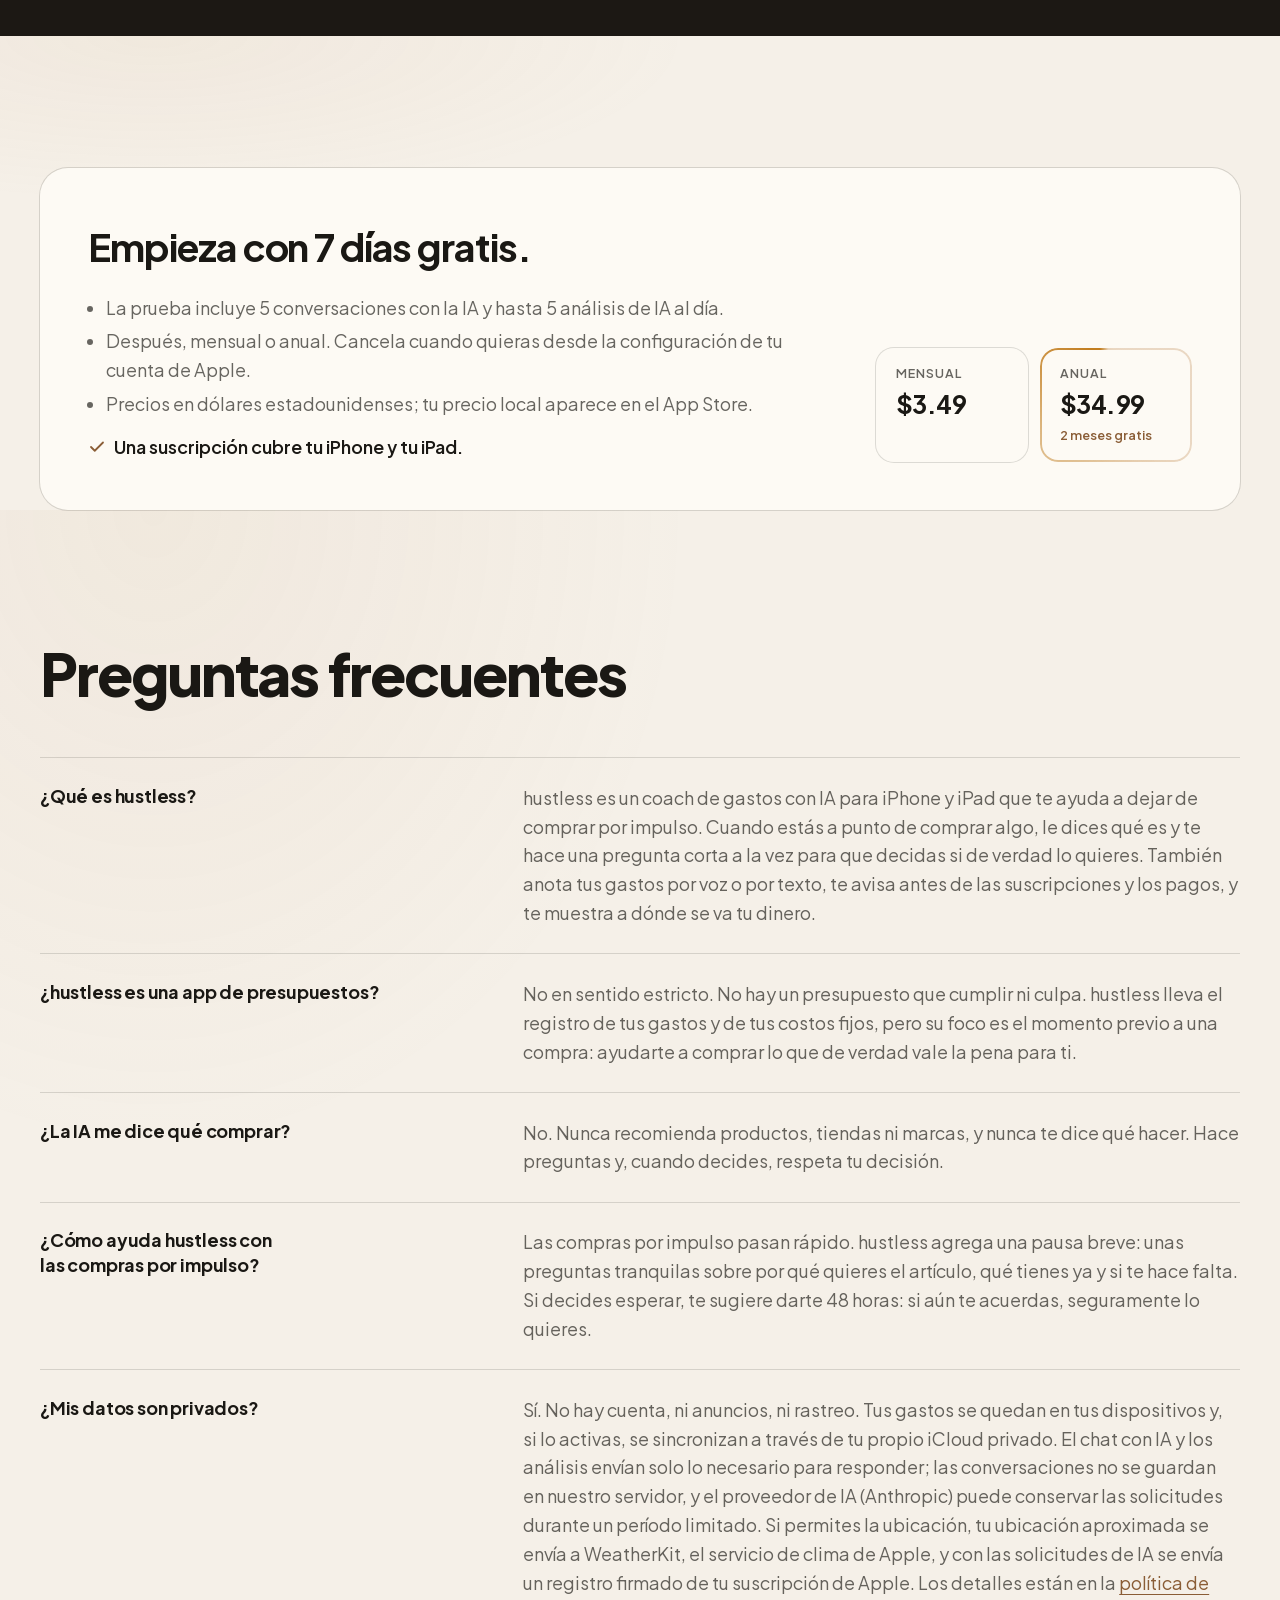
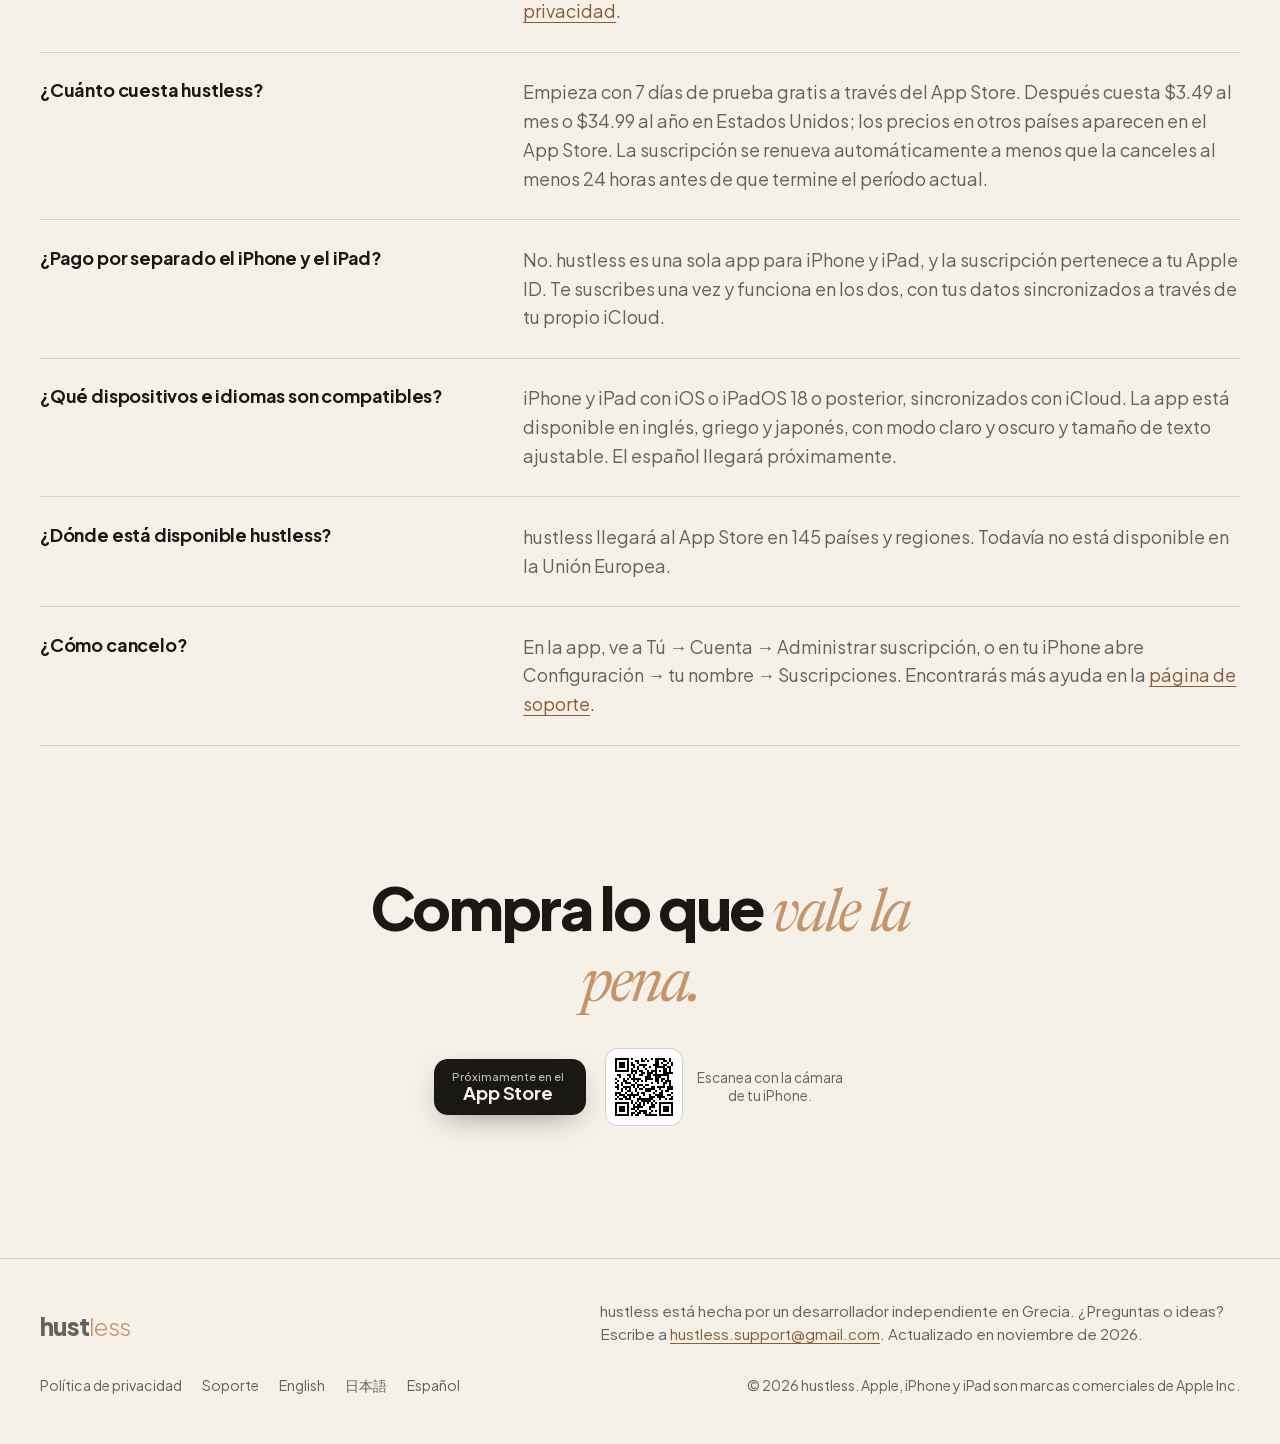
==== commit 491eb175: "chore: move the site to hustless.app (canonical, hreflang, sitemap, robots, llms.txt, JSON-LD, priva" ====
--- a/es/index.html
+++ b/es/index.html
@@ -8,12 +8,12 @@
 
 <title>hustless app — Deja de comprar por impulso · Coach de gastos con IA para iPhone</title>
 <meta name="description" content="hustless es un coach de gastos con IA para iPhone y iPad. Antes de que compres, te hace una pregunta tranquila a la vez. Anota tus gastos con la voz y controla cada suscripción y cada pago fijo.">
-<link rel="canonical" href="https://hustless-app.github.io/es/">
-<link rel="alternate" hreflang="en" href="https://hustless-app.github.io/">
-<link rel="alternate" hreflang="ja" href="https://hustless-app.github.io/ja/">
-<link rel="alternate" hreflang="es" href="https://hustless-app.github.io/es/">
-<link rel="alternate" hreflang="es" href="https://hustless-app.github.io/es/">
-<link rel="alternate" hreflang="x-default" href="https://hustless-app.github.io/">
+<link rel="canonical" href="https://hustless.app/es/">
+<link rel="alternate" hreflang="en" href="https://hustless.app/">
+<link rel="alternate" hreflang="ja" href="https://hustless.app/ja/">
+<link rel="alternate" hreflang="es" href="https://hustless.app/es/">
+<link rel="alternate" hreflang="es" href="https://hustless.app/es/">
+<link rel="alternate" hreflang="x-default" href="https://hustless.app/">
 <meta name="robots" content="index, follow, max-image-preview:large">
 <meta name="theme-color" content="#f5f0e8" media="(prefers-color-scheme: light)">
 <meta name="theme-color" content="#15120f" media="(prefers-color-scheme: dark)">
@@ -23,8 +23,8 @@
 <meta property="og:site_name" content="hustless">
 <meta property="og:title" content="hustless app — Haz una pausa antes de comprar">
 <meta property="og:description" content="Un coach con IA que te hace una pregunta a la vez antes de que compres. Registro de gastos por voz, recordatorios de suscripciones y pagos, y privado por diseño.">
-<meta property="og:url" content="https://hustless-app.github.io/es/">
-<meta property="og:image" content="https://hustless-app.github.io/og-es.png">
+<meta property="og:url" content="https://hustless.app/es/">
+<meta property="og:image" content="https://hustless.app/og-es.png">
 <meta property="og:image:width" content="1200">
 <meta property="og:image:height" content="630">
 <meta property="og:image:alt" content="hustless — Haz una pausa antes de comprar. Un coach de gastos con IA para iPhone.">
@@ -56,34 +56,34 @@
   "@graph": [
     {
       "@type": "WebPage",
-      "@id": "https://hustless-app.github.io/es/#page",
-      "url": "https://hustless-app.github.io/es/",
+      "@id": "https://hustless.app/es/#page",
+      "url": "https://hustless.app/es/",
       "name": "hustless app — Deja de comprar por impulso · Coach de gastos con IA para iPhone",
       "inLanguage": "es",
       "isPartOf": {
-        "@id": "https://hustless-app.github.io/#site"
+        "@id": "https://hustless.app/#site"
       },
       "about": {
-        "@id": "https://hustless-app.github.io/#app"
+        "@id": "https://hustless.app/#app"
       },
       "publisher": {
-        "@id": "https://hustless-app.github.io/#org"
+        "@id": "https://hustless.app/#org"
       },
       "datePublished": "2026-10-31",
       "dateModified": "2026-11-04",
       "primaryImageOfPage": {
         "@type": "ImageObject",
-        "url": "https://hustless-app.github.io/og-es.png",
+        "url": "https://hustless.app/og-es.png",
         "width": 1200,
         "height": 630
       }
     },
     {
       "@type": "Organization",
-      "@id": "https://hustless-app.github.io/#org",
+      "@id": "https://hustless.app/#org",
       "name": "hustless",
-      "url": "https://hustless-app.github.io/",
-      "logo": "https://hustless-app.github.io/apple-touch-icon.png",
+      "url": "https://hustless.app/",
+      "logo": "https://hustless.app/apple-touch-icon.png",
       "email": "hustless.support@gmail.com",
       "description": "hustless está hecha por un desarrollador independiente en Grecia.",
       "address": {
@@ -93,8 +93,8 @@
     },
     {
       "@type": "WebSite",
-      "@id": "https://hustless-app.github.io/#site",
-      "url": "https://hustless-app.github.io/",
+      "@id": "https://hustless.app/#site",
+      "url": "https://hustless.app/",
       "name": "hustless",
       "inLanguage": [
         "en",
@@ -102,12 +102,12 @@
         "es"
       ],
       "publisher": {
-        "@id": "https://hustless-app.github.io/#org"
+        "@id": "https://hustless.app/#org"
       }
     },
     {
       "@type": "MobileApplication",
-      "@id": "https://hustless-app.github.io/#app",
+      "@id": "https://hustless.app/#app",
       "name": "hustless: Deja de comprar por impulso",
       "alternateName": "hustless",
       "description": "Un coach de gastos con IA para iPhone y iPad. Antes de una compra te hace una pregunta tranquila a la vez, para que distingas un deseo de verdad de uno pasajero. También anota tus gastos por voz, te avisa antes de cada suscripción y cada pago, y te muestra a dónde se va tu dinero.",
@@ -120,10 +120,10 @@
         "ja"
       ],
       "contentRating": "18+",
-      "url": "https://hustless-app.github.io/",
+      "url": "https://hustless.app/",
       "installUrl": "https://apps.apple.com/app/id6826845830",
       "publisher": {
-        "@id": "https://hustless-app.github.io/#org"
+        "@id": "https://hustless.app/#org"
       },
       "featureList": [
         "Coach con IA que te hace una pregunta a la vez antes de que compres",
@@ -153,17 +153,17 @@
         }
       ],
       "screenshot": [
-        "https://hustless-app.github.io/assets/img/03-now-800.webp",
-        "https://hustless-app.github.io/assets/img/04-insights-800.webp",
-        "https://hustless-app.github.io/assets/img/06-calendar-800.webp",
-        "https://hustless-app.github.io/assets/img/ipad-en-insights-1120.webp"
+        "https://hustless.app/assets/img/03-now-800.webp",
+        "https://hustless.app/assets/img/04-insights-800.webp",
+        "https://hustless.app/assets/img/06-calendar-800.webp",
+        "https://hustless.app/assets/img/ipad-en-insights-1120.webp"
       ],
-      "image": "https://hustless-app.github.io/og-es.png",
+      "image": "https://hustless.app/og-es.png",
       "dateModified": "2026-10-31"
     },
     {
       "@type": "FAQPage",
-      "@id": "https://hustless-app.github.io/#faq",
+      "@id": "https://hustless.app/#faq",
       "inLanguage": "en",
       "mainEntity": [
         {
